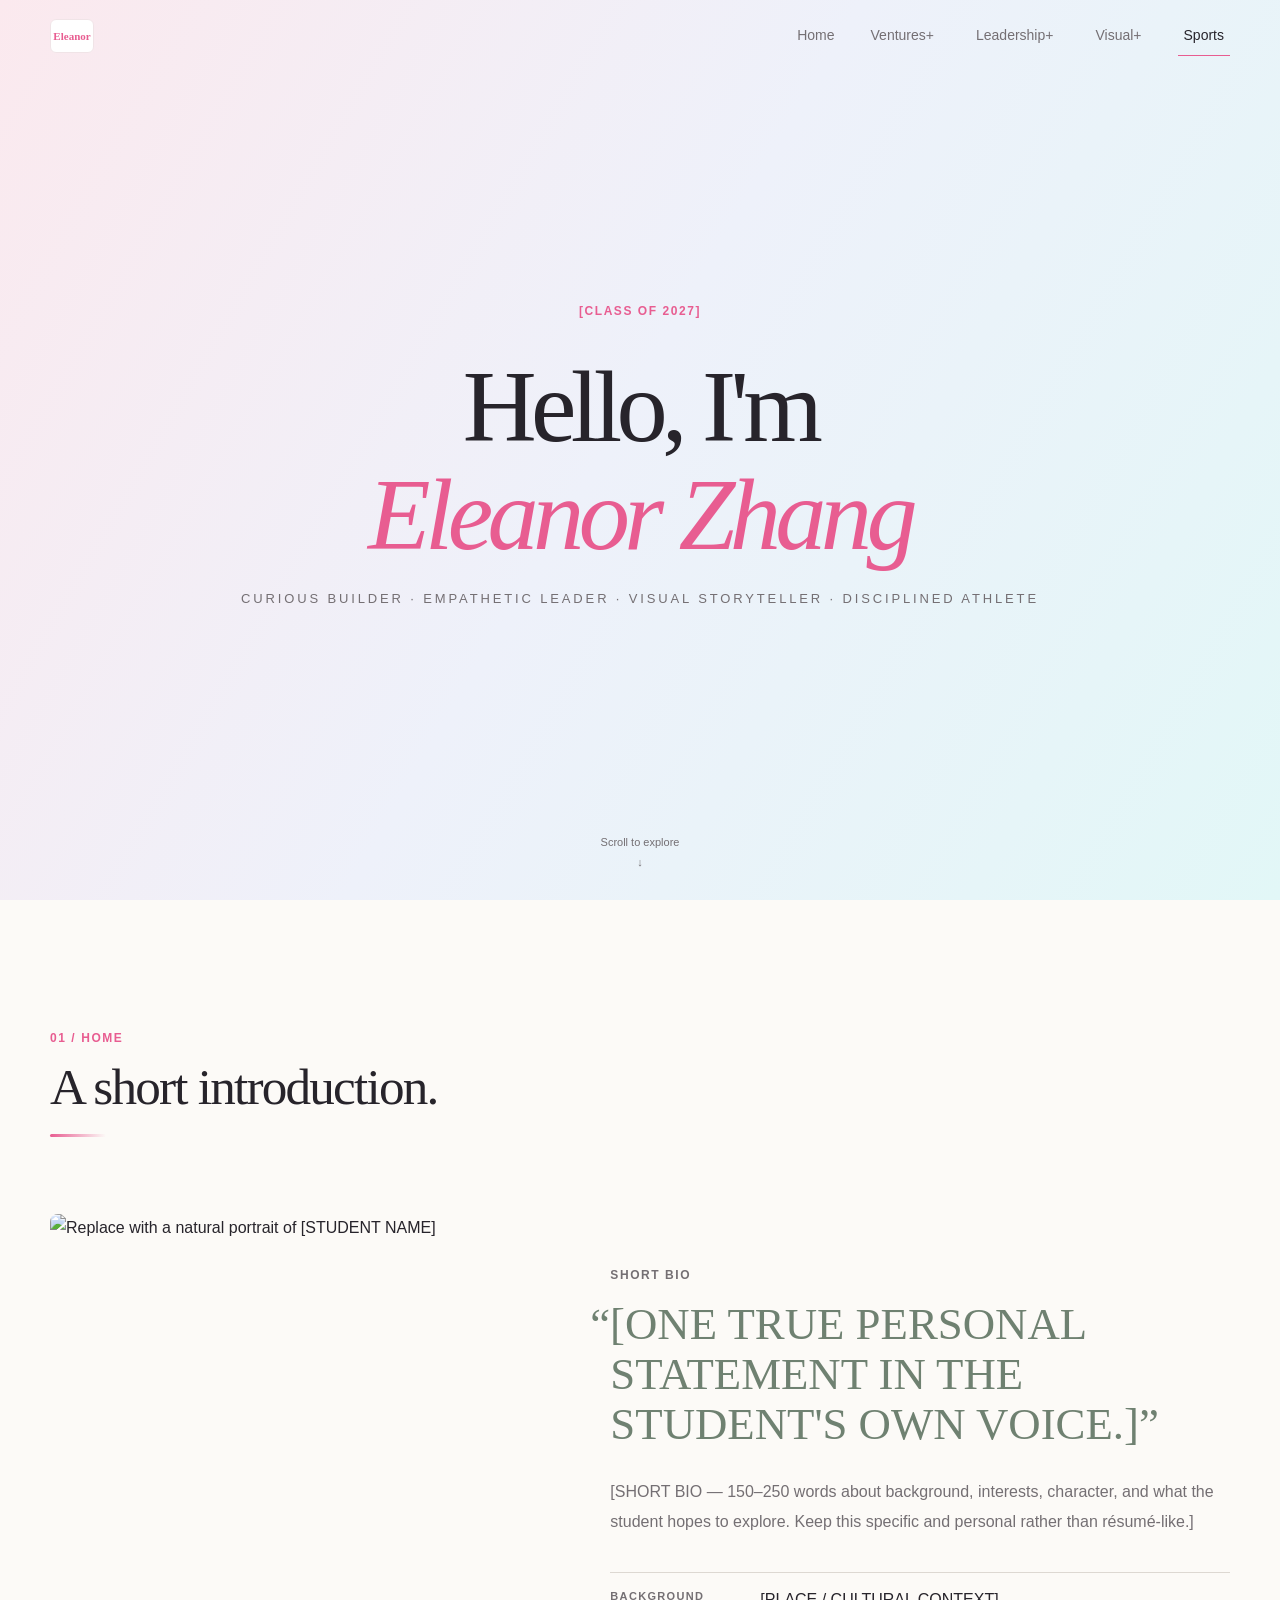
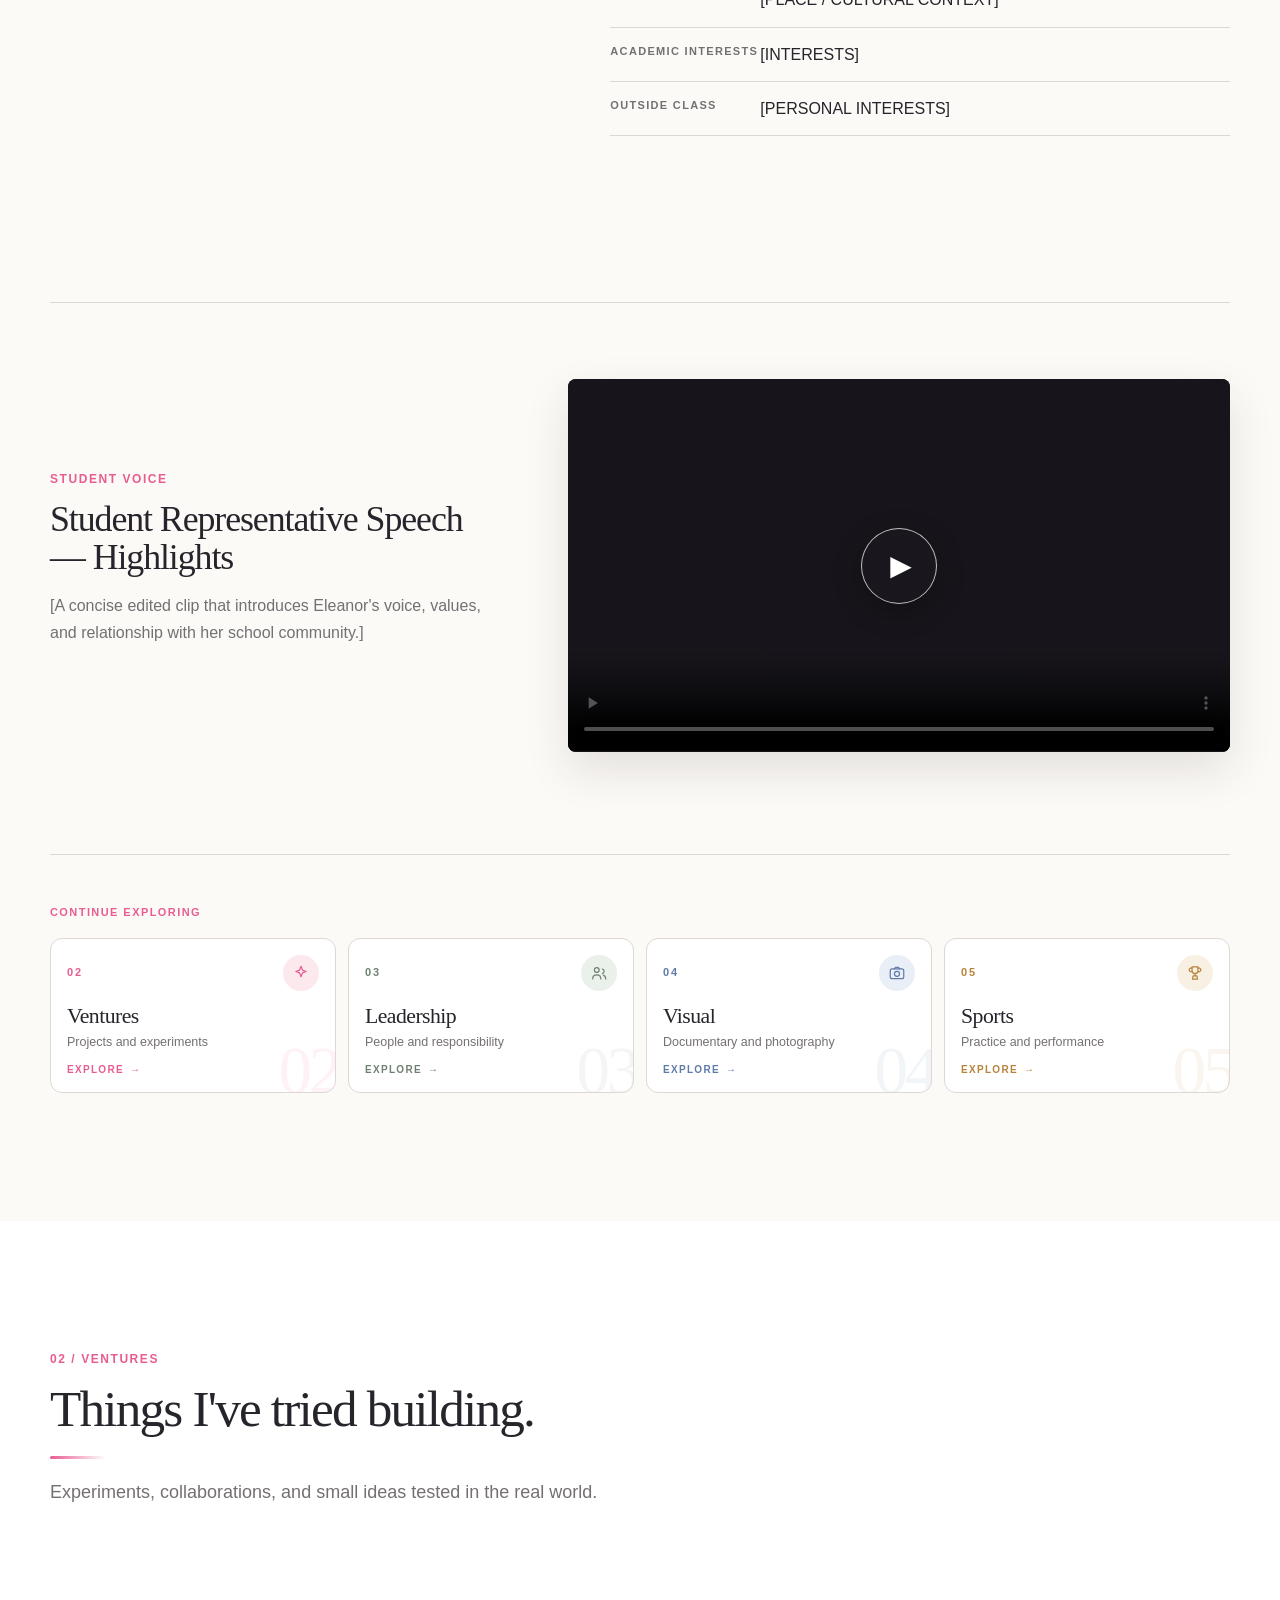
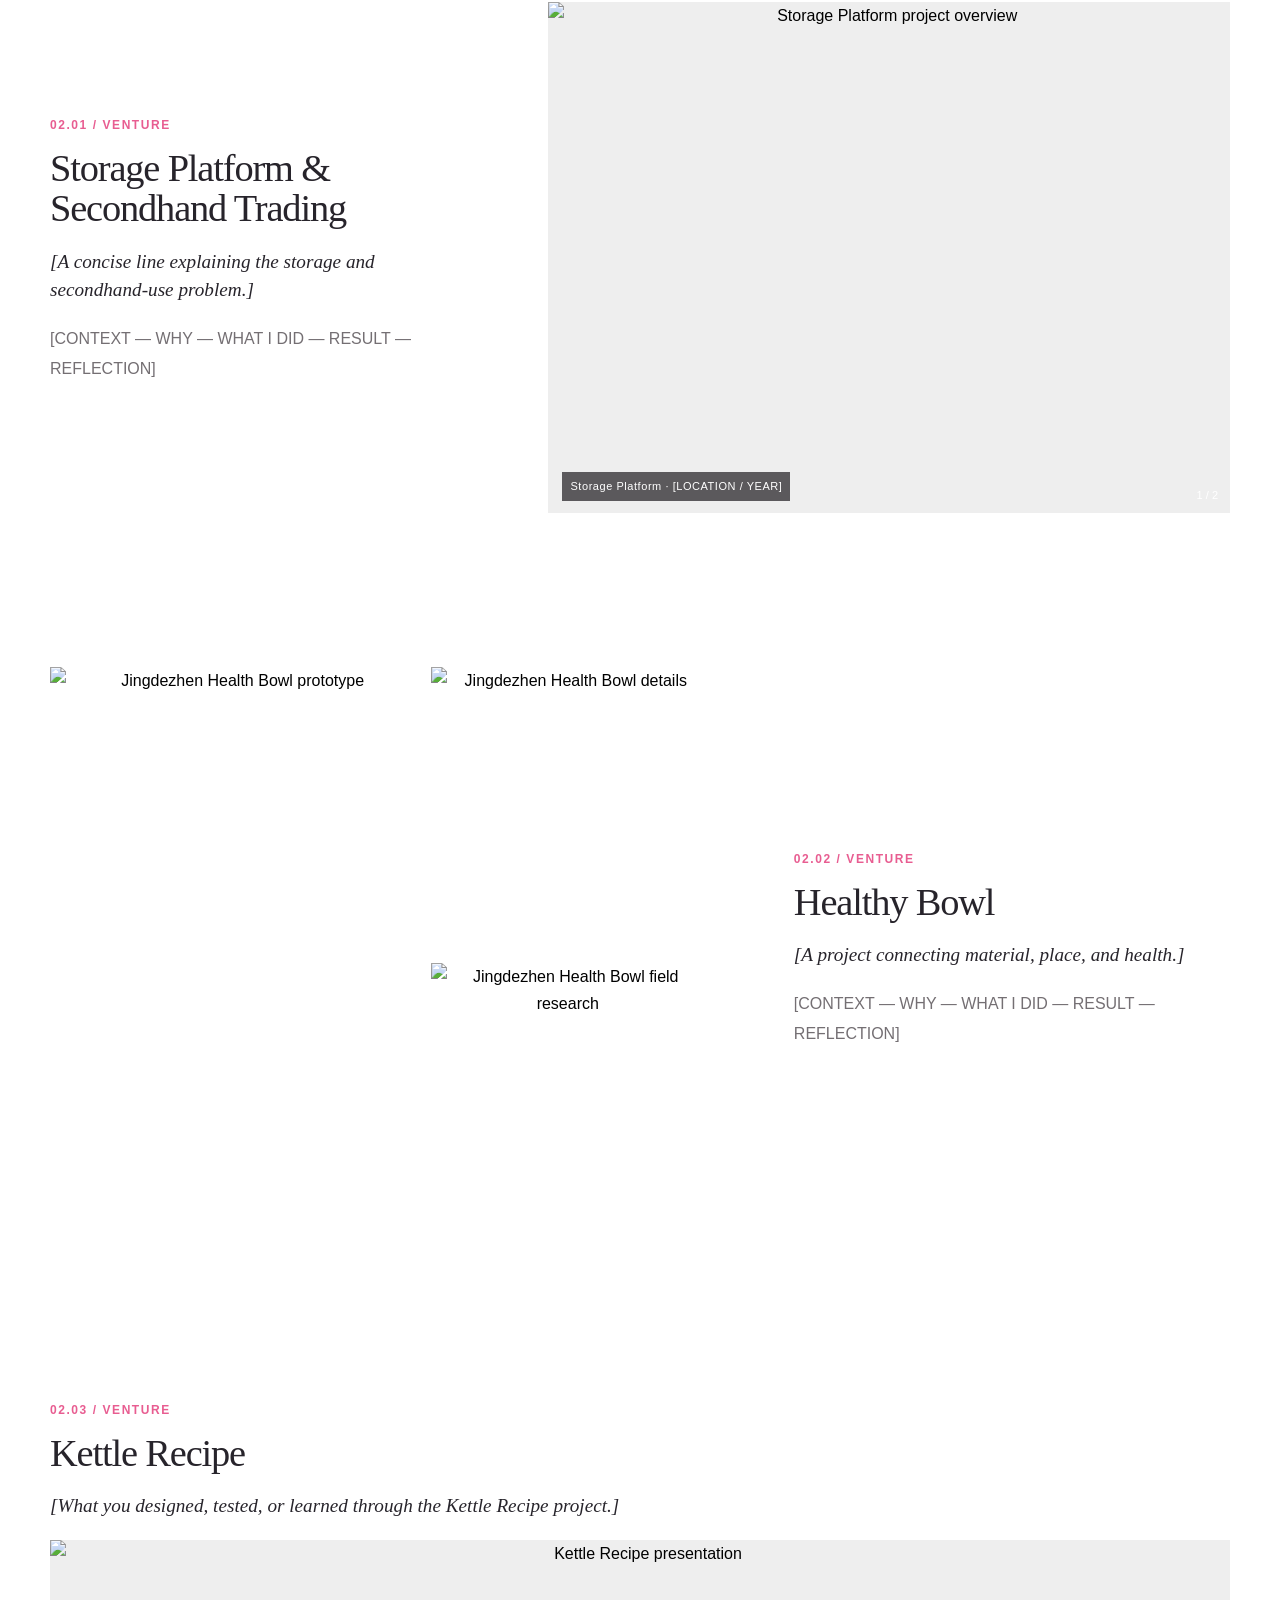
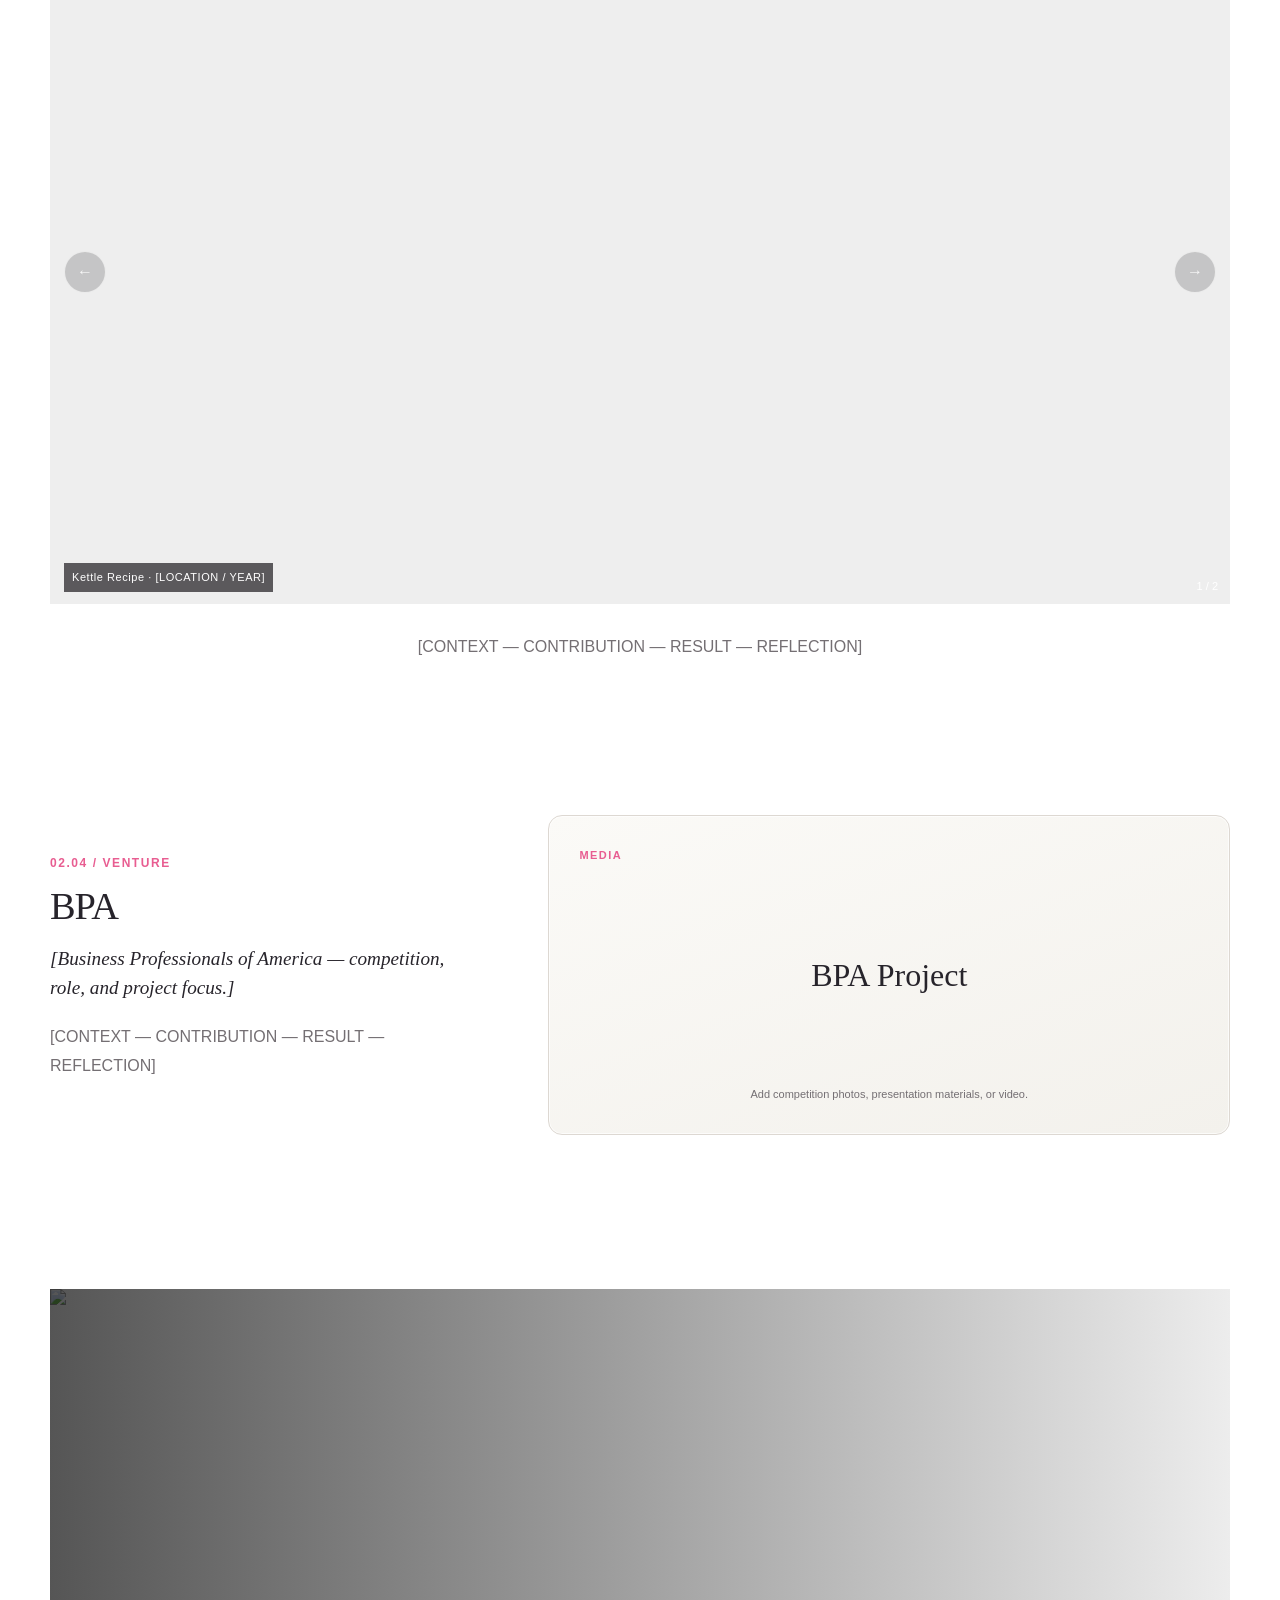
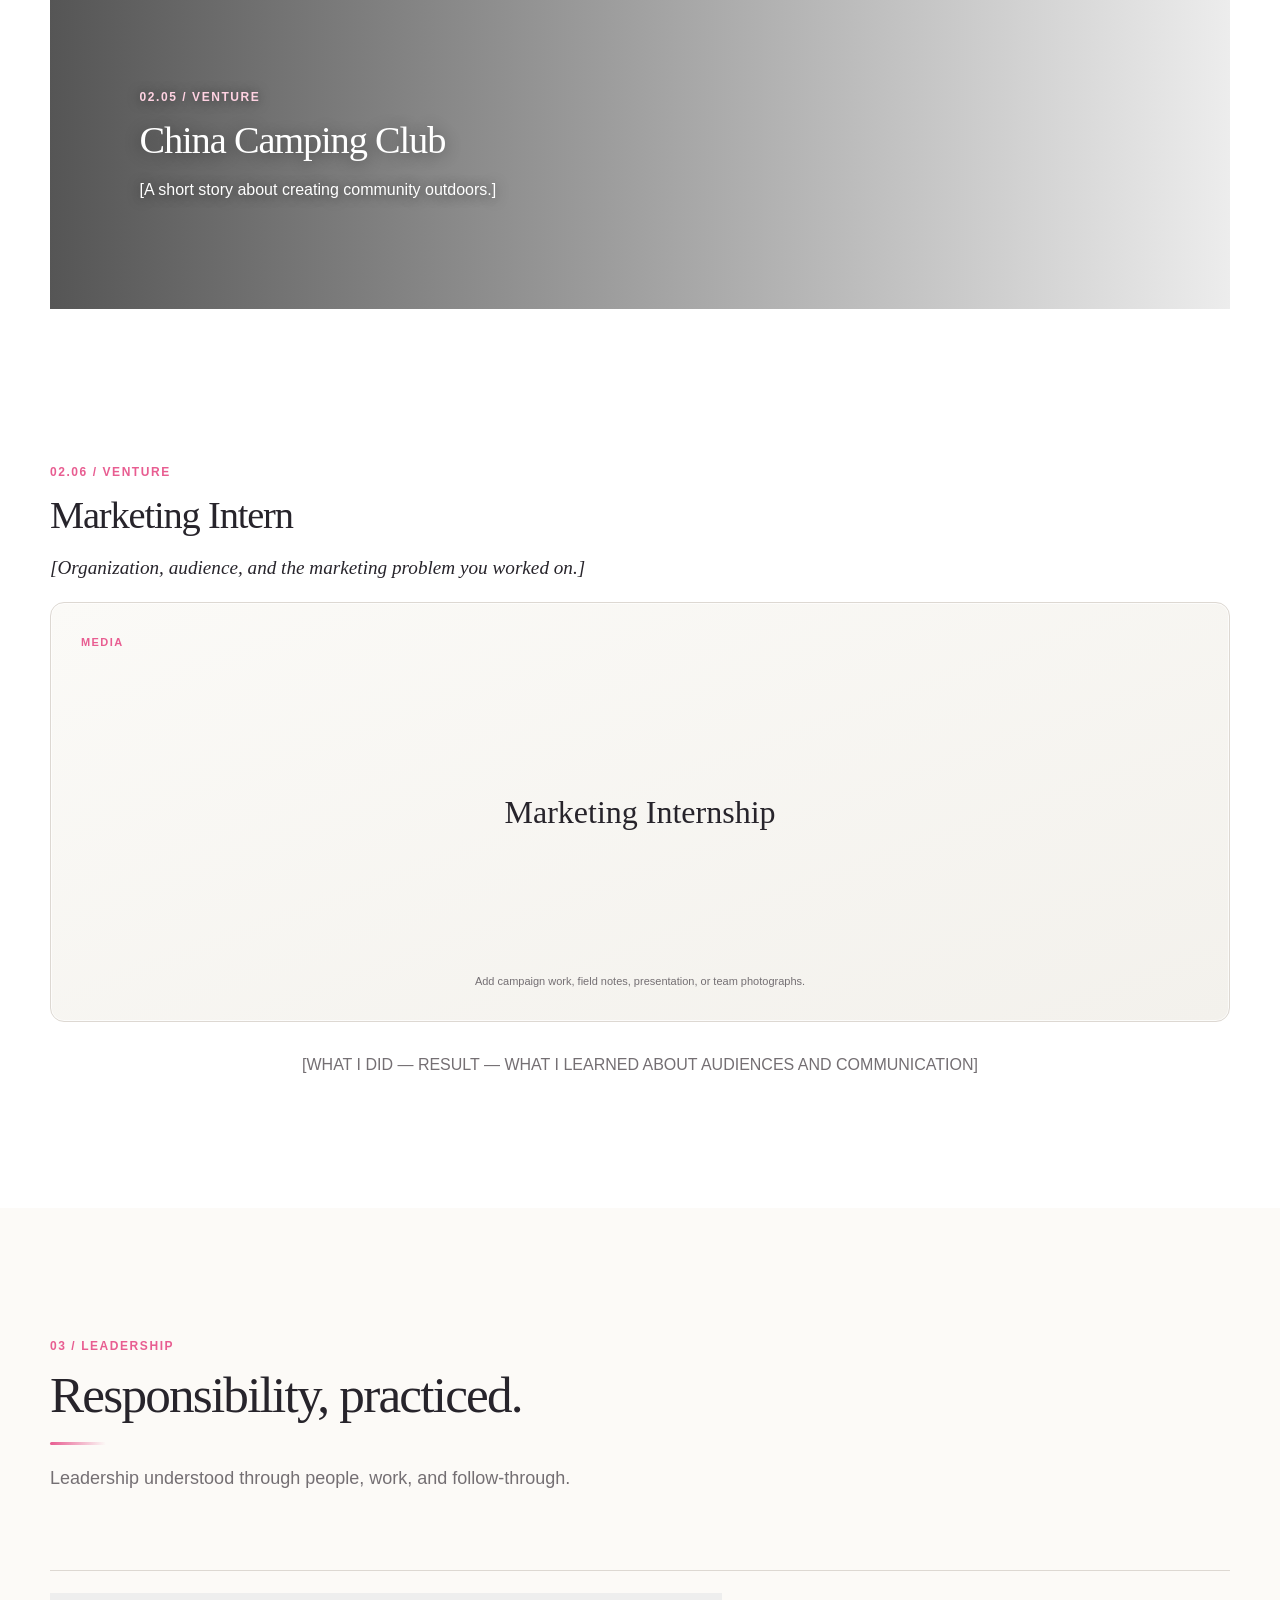
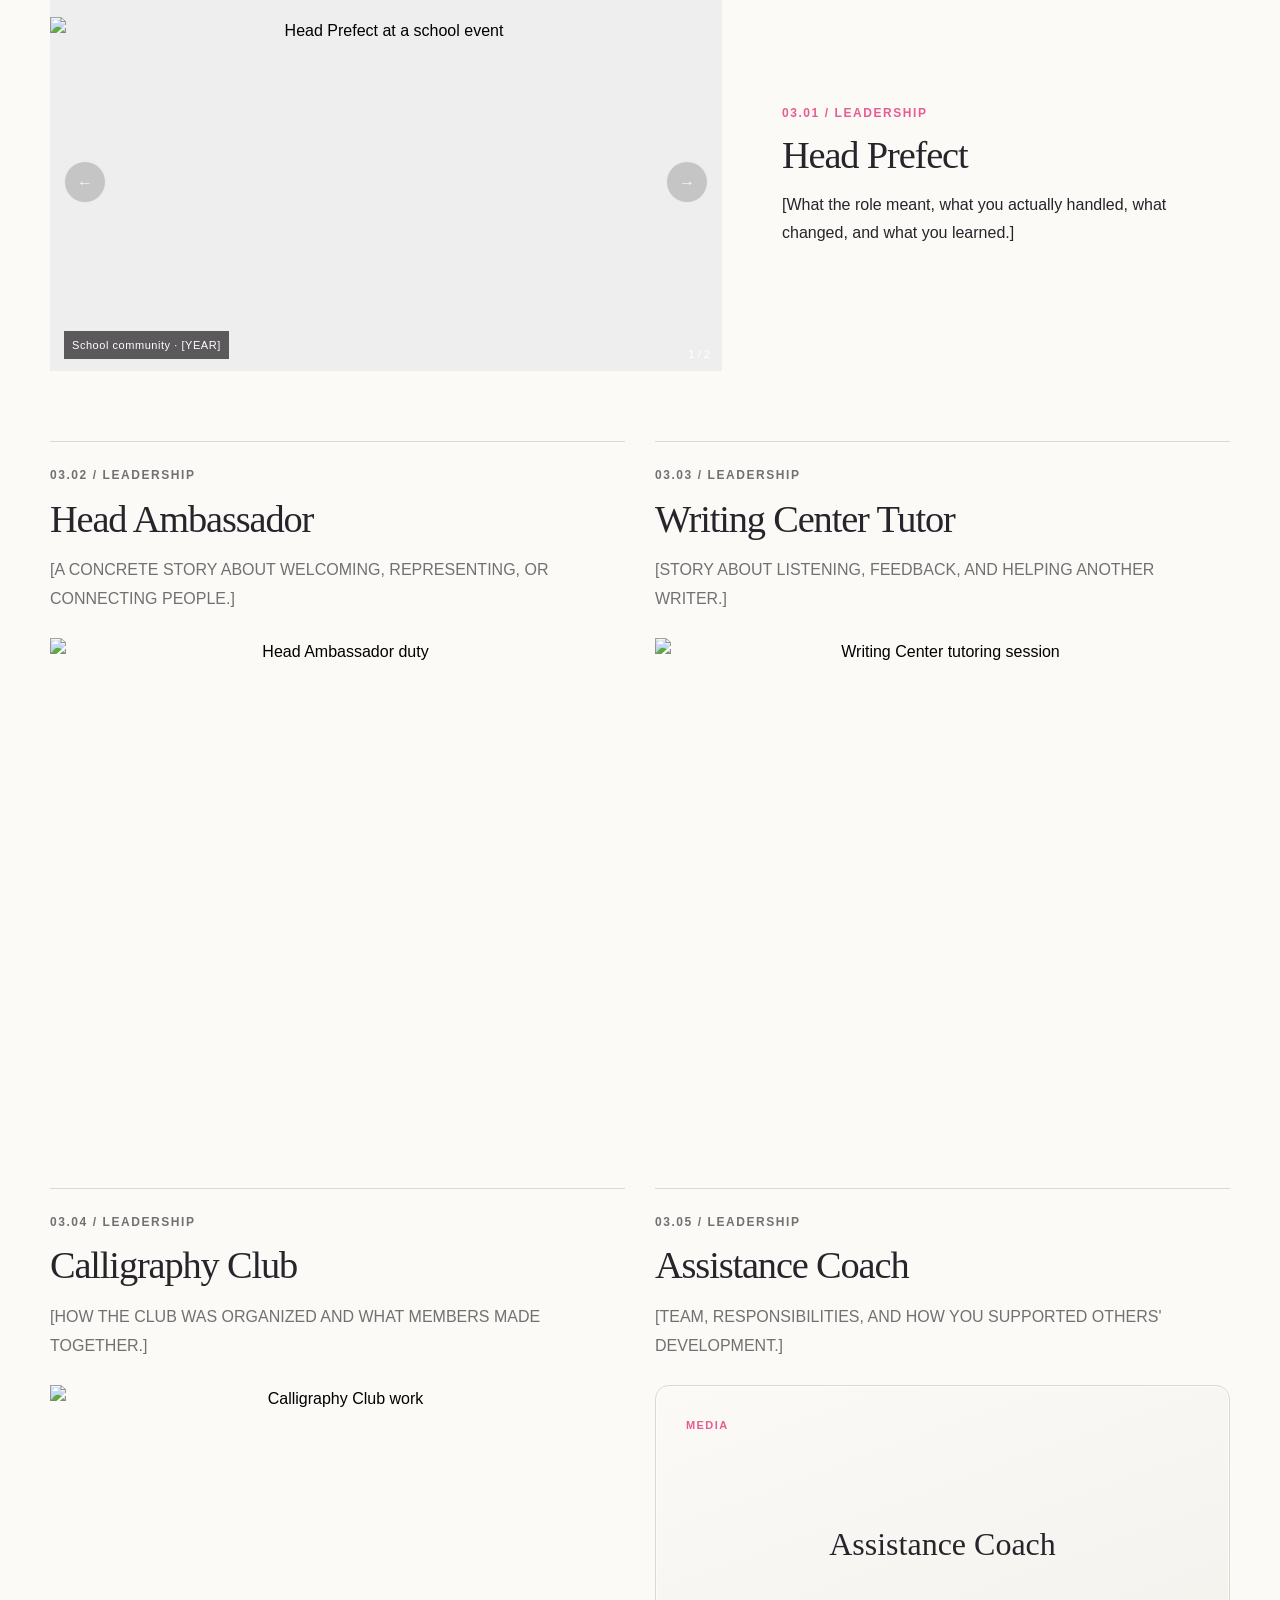
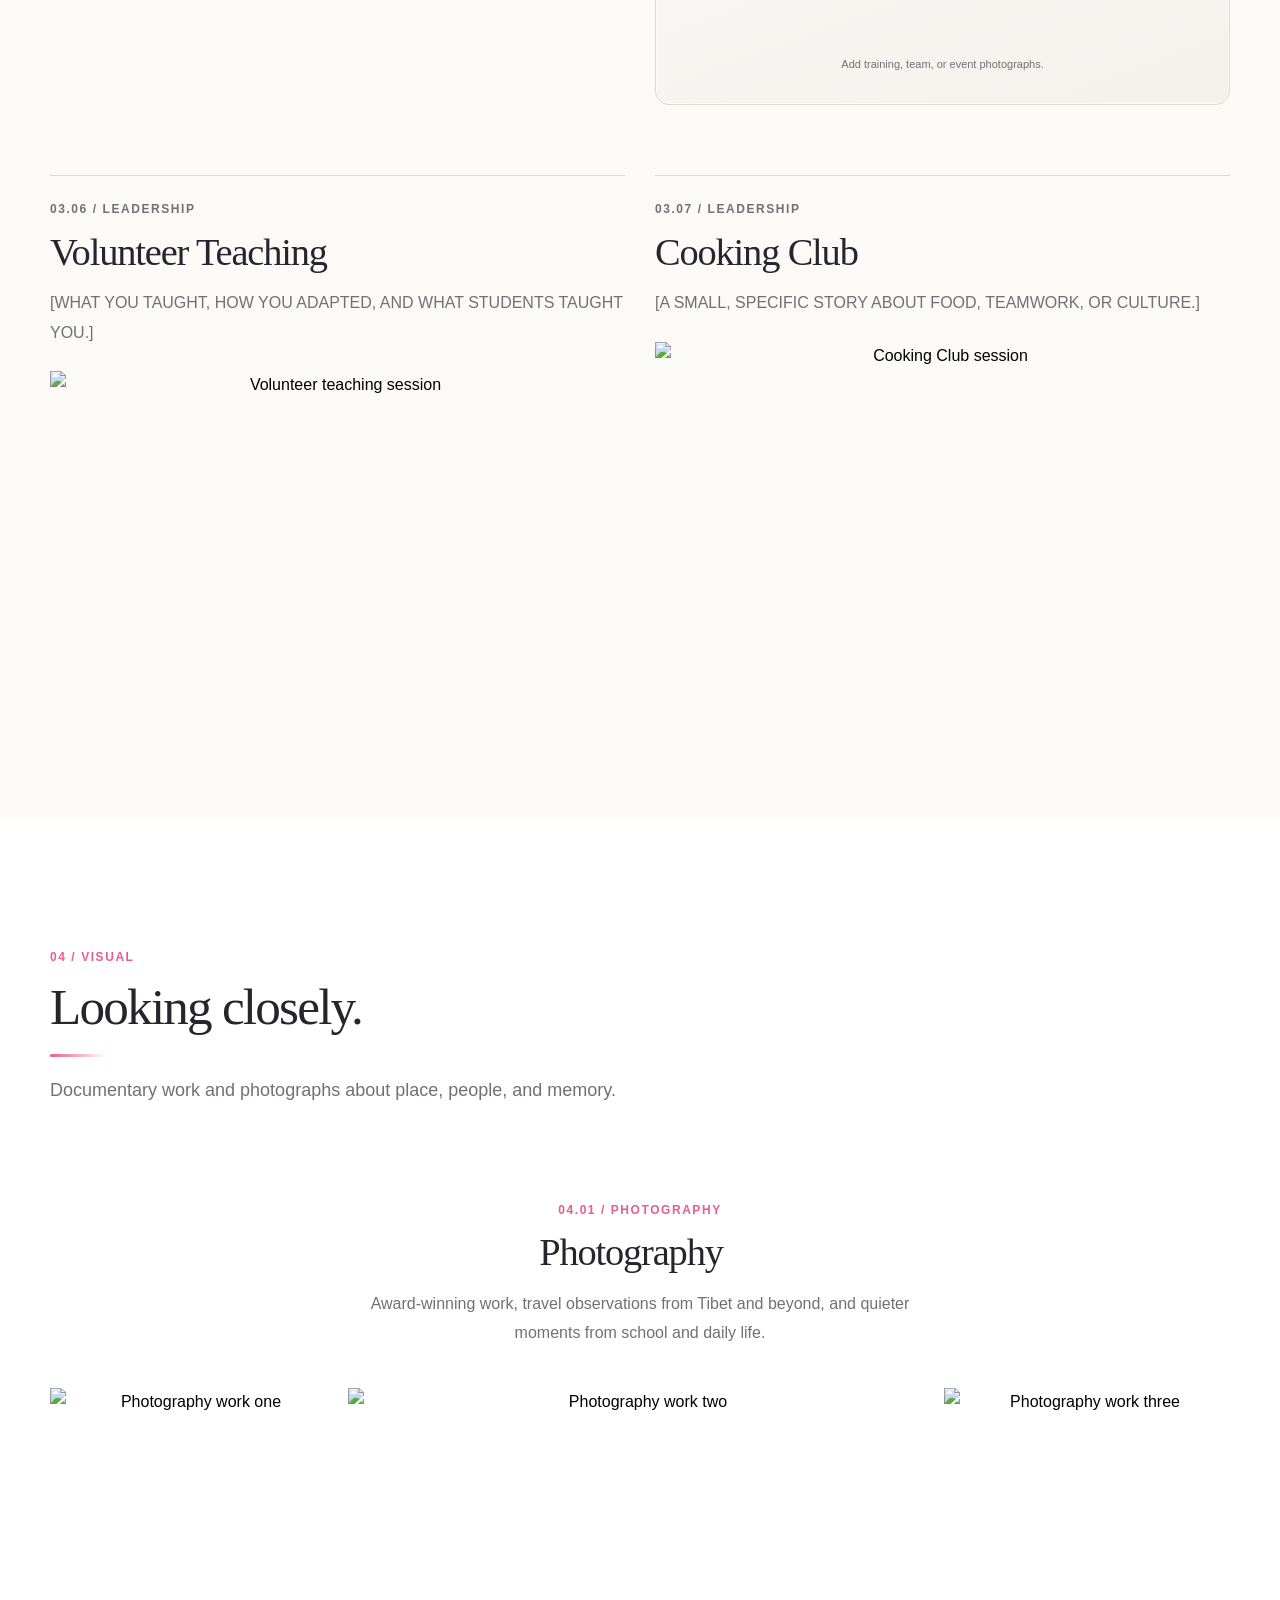
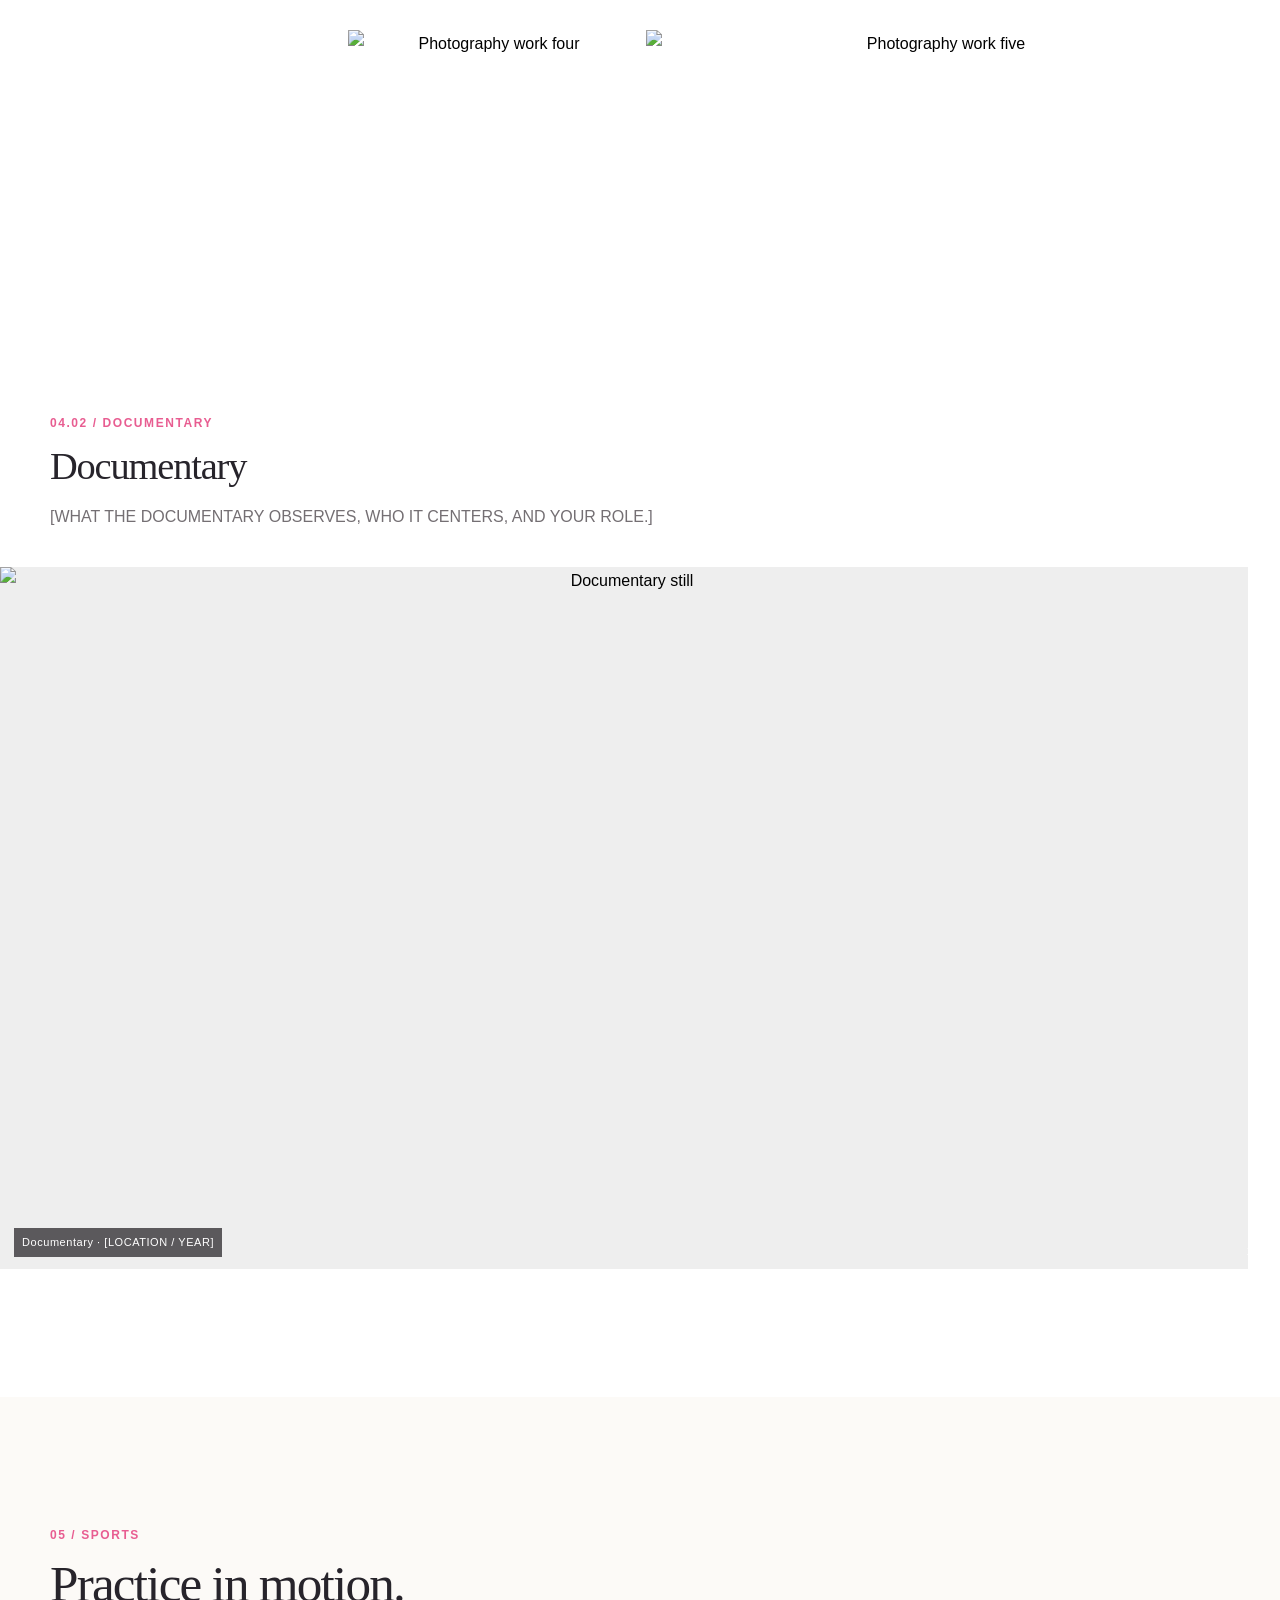
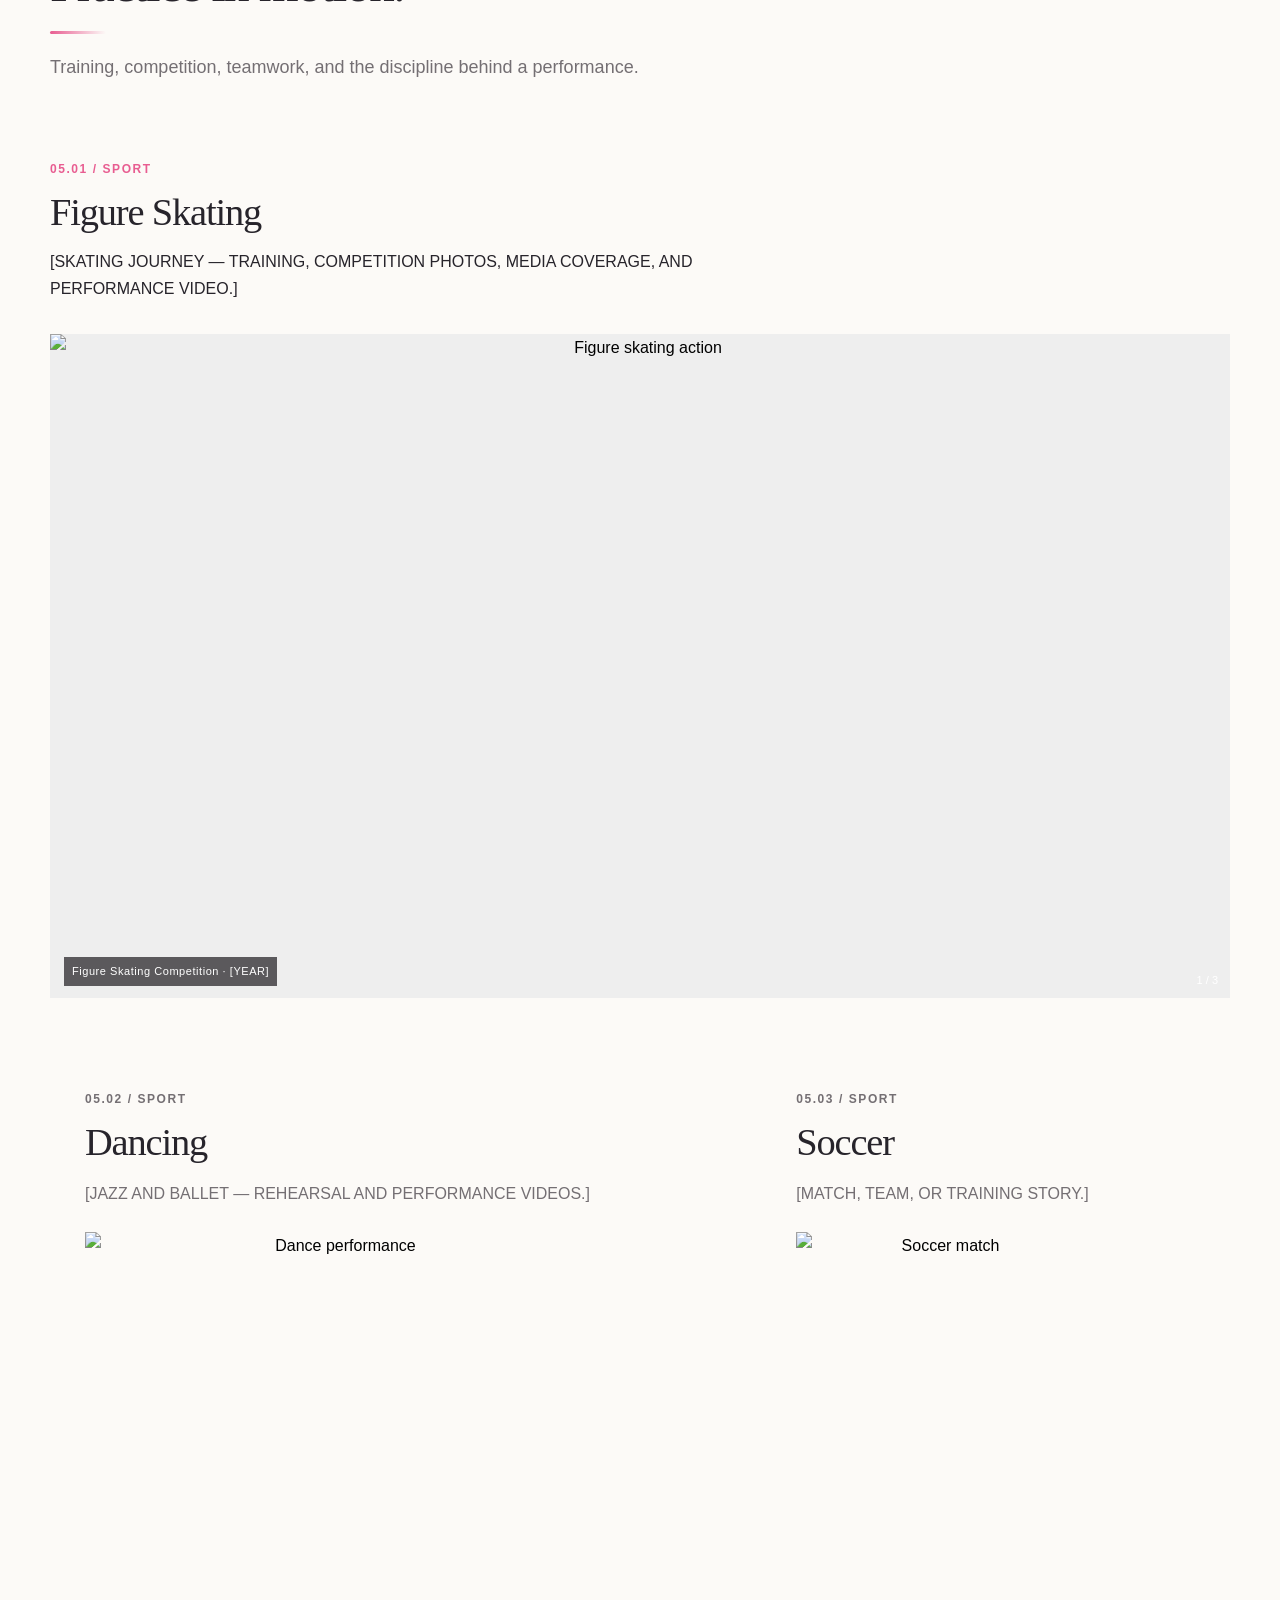
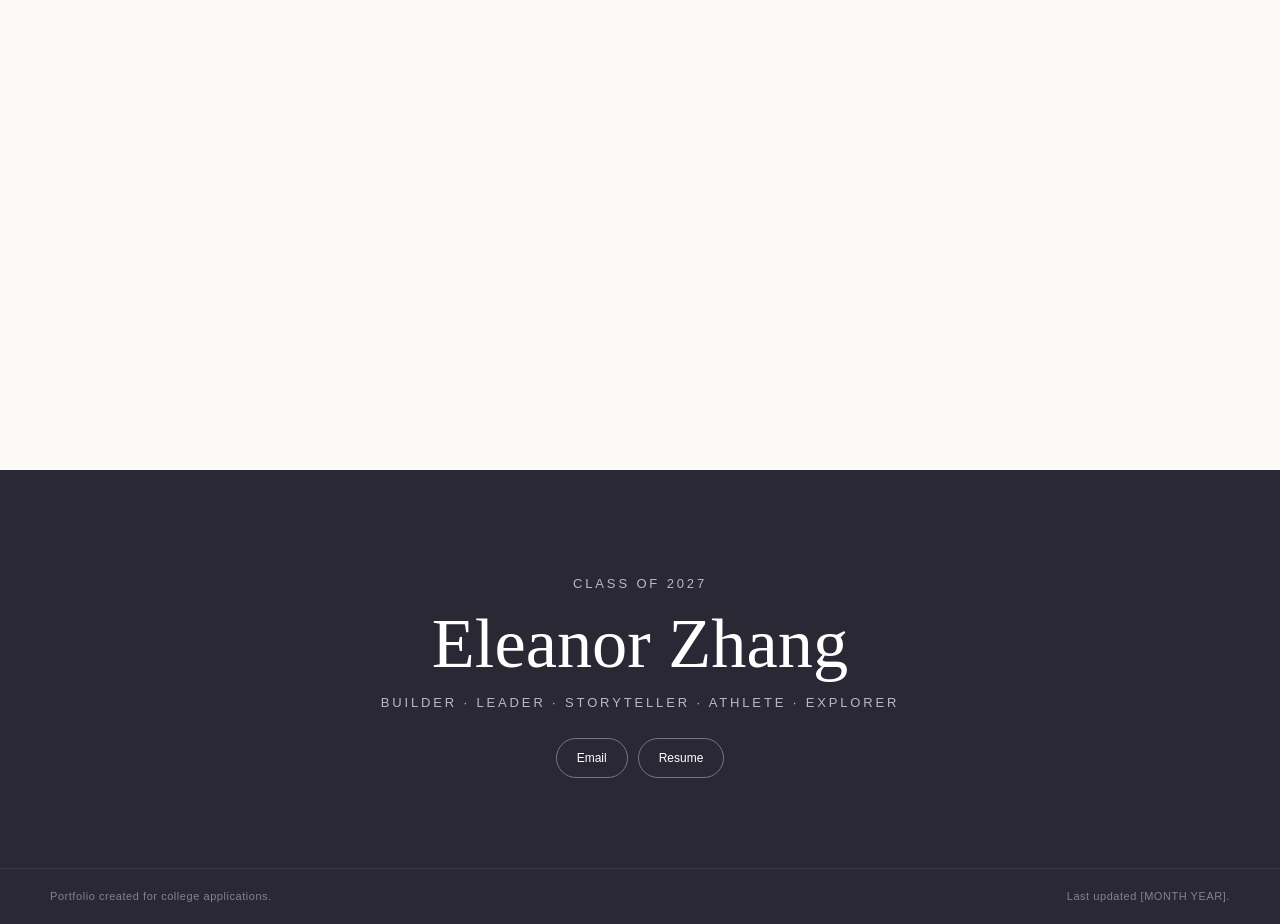
==== index.html @ 6021f02c "Add files via upload first upload" ====
<!doctype html>
<html lang="en">
<head>
	<meta charset="UTF-8">
	<meta name="viewport" content="width=device-width, initial-scale=1">
	<title>Eleanor Zhang</title>
	<meta name="description" content="The personal portfolio of [STUDENT NAME]: ventures, leadership, visual work, and sports.">
	<link rel="canonical" href="https://[USERNAME].github.io/[REPOSITORY-NAME]/">
	<link rel="icon" type="image/svg+xml"
		href="data:image/svg+xml,%3Csvg xmlns='http://www.w3.org/2000/svg' viewBox='0 0 64 64'%3E%3Crect width='64' height='64' rx='8' fill='%23ed5d95'/%3E%3Ctext x='32' y='41' text-anchor='middle' font-family='Georgia' font-size='30' fill='white'%3ES%3C/text%3E%3C/svg%3E">
	<link rel="stylesheet" href="./style.css">
	<script src="./script.js" defer></script>
</head>
<body class="home-page">
	<a class="skip-link" href="#home">Skip to content</a>
	<header class="site-header" data-header>
		<a class="wordmark" href="#hero" aria-label="Back to top">Eleanor</a>
		<button class="menu-toggle" type="button" aria-expanded="false" aria-controls="primary-nav"><span></span><span></span><span></span><span class="sr-only">Open menu</span></button>
		<nav id="primary-nav" class="primary-nav" aria-label="Primary navigation">
			<a class="nav-link" href="#home" data-section="home">Home</a>
			<div class="nav-group">
				<button class="nav-trigger" type="button" aria-expanded="false">Ventures</button>
				<div class="dropdown"><a href="#storage-platform">Storage Platform &amp; Secondhand Trading</a><a href="#healthy-bowl">Healthy Bowl</a><a href="#kettle-recipe">Kettle Recipe</a><a href="#bpa">BPA</a><a href="#china-camping-club">China Camping Club</a><a href="#marketing-intern">Marketing Intern</a></div>
			</div>
			<div class="nav-group">
				<button class="nav-trigger" type="button" aria-expanded="false">Leadership</button>
				<div class="dropdown"><a href="#head-prefect">Head Prefect</a><a href="#head-ambassador">Head Ambassador</a><a href="#writing-center-tutor">Writing Center Tutor</a><a href="#calligraphy-club">Calligraphy Club</a><a href="#assistance-coach">Assistance Coach</a><a href="#volunteer-teaching">Volunteer Teaching</a><a
						href="#cooking-club">Cooking Club</a></div>
			</div>
			<div class="nav-group">
				<button class="nav-trigger" type="button" aria-expanded="false">Visual</button>
				<div class="dropdown"><a href="#photography">Photography</a><a href="#documentary">Documentary</a></div>
			</div>
			<div class="nav-group">
				<button class="nav-trigger" type="button" aria-expanded="false">Sports</button>
				<div class="dropdown"><a href="#figure-skating">Figure Skating</a><a href="#dancing">Dancing</a><a href="#soccer">Soccer</a></div>
			</div>
		</nav>
	</header>
	<main>
		<!-- HERO -->
		<section id="hero" class="hero" aria-labelledby="hero-title">
			<div class="hero-content reveal">
				<p class="kicker">[CLASS OF 2027]</p><br>
				<h1 id="hero-title"> Hello, I'm <em>Eleanor Zhang</em>
				</h1>
				<p>Curious Builder · Empathetic Leader · Visual Storyteller · Disciplined Athlete</p>
			</div>
			<a class="scroll-cue" href="#home"> Scroll to explore <span aria-hidden="true">↓</span>
			</a>
		</section>
		<!-- HOME -->
		<section id="home" class="chapter chapter-home" data-spy="home">
			<header class="chapter-header reveal">
				<p class="chapter-no">01 / HOME</p>
				<h2>A short introduction.</h2>
			</header>
			<div class="bio-grid reveal-group">
				<figure class="bio-photo reveal-media"><img src="./assets/leadership/Head Prefect/Head Prefect.jpg" alt="Replace with a natural portrait of [STUDENT NAME]" width="900" height="1125"></figure>
				<div class="bio-copy">
					<p class="sub-label">Short bio</p>
					<blockquote>“[ONE TRUE PERSONAL STATEMENT IN THE STUDENT'S OWN VOICE.]”</blockquote>
					<p>[SHORT BIO — 150–250 words about background, interests, character, and what the student hopes to explore. Keep this specific and personal rather than résumé-like.]</p>
					<dl class="facts">
						<div>
							<dt>Background</dt>
							<dd>[PLACE / CULTURAL CONTEXT]</dd>
						</div>
						<div>
							<dt>Academic interests</dt>
							<dd>[INTERESTS]</dd>
						</div>
						<div>
							<dt>Outside class</dt>
							<dd>[PERSONAL INTERESTS]</dd>
						</div>
					</dl>
				</div>
			</div>
			<div class="home-feature reveal-group">
				<div class="home-feature-copy"><p class="sub-label">Student voice</p><h3>Student Representative Speech — Highlights</h3><p>[A concise edited clip that introduces Eleanor's voice, values, and relationship with her school community.]</p></div>
				<div class="feature-video-wrap" data-feature-video>
					<video class="feature-video" controls playsinline preload="metadata" poster="./assets/home/student-representative-highlights/student-representative-highlights-cover.jpg" aria-label="Student Representative Speech edited highlights">
						<source src="./assets/home/student-representative-highlights/student-representative-highlights.mp4" type="video/mp4">
						Your browser does not support HTML5 video.
					</video>
					<button class="feature-video-toggle" type="button" aria-label="Play video"><span aria-hidden="true">▶</span></button>
				</div>
			</div>
			<nav class="section-portals reveal" aria-label="Explore portfolio sections">
			<p class="portals-label">Continue exploring</p>
			<div class="portals-grid">
				<a class="portal-card" href="#ventures" data-accent="pink" data-index="02">
					<span class="portal-top"><span class="portal-index">02</span><span class="portal-icon"><svg viewBox="0 0 24 24" width="22" height="22" fill="none" stroke="currentColor" stroke-width="1.6" stroke-linecap="round" stroke-linejoin="round" aria-hidden="true"><path d="M12 3l1.9 5.1L19 10l-5.1 1.9L12 17l-1.9-5.1L5 10l5.1-1.9L12 3z"></path></svg></span></span>
					<strong class="portal-title">Ventures</strong>
					<small class="portal-desc">Projects and experiments</small>
					<span class="portal-cue">Explore <em aria-hidden="true">→</em></span>
					<span class="portal-watermark" aria-hidden="true">02</span>
				</a>
				<a class="portal-card" href="#leadership" data-accent="green" data-index="03">
					<span class="portal-top"><span class="portal-index">03</span><span class="portal-icon"><svg viewBox="0 0 24 24" width="22" height="22" fill="none" stroke="currentColor" stroke-width="1.6" stroke-linecap="round" stroke-linejoin="round" aria-hidden="true"><circle cx="9" cy="8" r="3.2"></circle><path d="M3.6 20c0-3.3 2.5-5.4 5.4-5.4s5.4 2.1 5.4 5.4"></path><path d="M16.6 6.7a3.2 3.2 0 0 1 0 6.1"></path><path d="M17.9 14.9c1.9.8 3.1 2.6 3.1 5.1"></path></svg></span></span>
					<strong class="portal-title">Leadership</strong>
					<small class="portal-desc">People and responsibility</small>
					<span class="portal-cue">Explore <em aria-hidden="true">→</em></span>
					<span class="portal-watermark" aria-hidden="true">03</span>
				</a>
				<a class="portal-card" href="#visual" data-accent="blue" data-index="04">
					<span class="portal-top"><span class="portal-index">04</span><span class="portal-icon"><svg viewBox="0 0 24 24" width="22" height="22" fill="none" stroke="currentColor" stroke-width="1.6" stroke-linecap="round" stroke-linejoin="round" aria-hidden="true"><rect x="3" y="6.6" width="18" height="13" rx="2.6"></rect><circle cx="12" cy="13.1" r="3.4"></circle><path d="M8.6 6.6l1.3-2.1h4.2l1.3 2.1"></path></svg></span></span>
					<strong class="portal-title">Visual</strong>
					<small class="portal-desc">Documentary and photography</small>
					<span class="portal-cue">Explore <em aria-hidden="true">→</em></span>
					<span class="portal-watermark" aria-hidden="true">04</span>
				</a>
				<a class="portal-card" href="#sports" data-accent="amber" data-index="05">
					<span class="portal-top"><span class="portal-index">05</span><span class="portal-icon"><svg viewBox="0 0 24 24" width="22" height="22" fill="none" stroke="currentColor" stroke-width="1.6" stroke-linecap="round" stroke-linejoin="round" aria-hidden="true"><path d="M8 3.8h8v4.9a4 4 0 0 1-8 0V3.8z"></path><path d="M8 5.6H5.6A2.4 2.4 0 0 0 8 10"></path><path d="M16 5.6h2.4A2.4 2.4 0 0 1 16 10"></path><path d="M12 12.7v3.1"></path><path d="M9.4 15.8h5.2l.7 4.4H8.7l.7-4.4z"></path></svg></span></span>
					<strong class="portal-title">Sports</strong>
					<small class="portal-desc">Practice and performance</small>
					<span class="portal-cue">Explore <em aria-hidden="true">→</em></span>
					<span class="portal-watermark" aria-hidden="true">05</span>
				</a>
			</div>
		</nav>
		</section>
		<!-- VENTURES -->
		<section id="ventures" class="chapter chapter-ventures" data-spy="ventures">
			<header class="chapter-header reveal">
				<p class="chapter-no">02 / VENTURES</p>
				<h2>Things I've tried building.</h2>
				<p>Experiments, collaborations, and small ideas tested in the real world.</p>
			</header>
			<article id="storage-platform" class="story story-split reveal-group">
				<div class="story-copy">
					<p class="sub-label">02.01 / Venture</p>
					<h3>Storage Platform &amp; Secondhand Trading</h3>
					<p class="dek">[A concise line explaining the storage and secondhand-use problem.]</p>
					<p>[CONTEXT — WHY — WHAT I DID — RESULT — REFLECTION]</p>
				</div>
				<div class="media-carousel" data-carousel>
					<div class="slides">
						<figure class="slide is-active"><button class="zoom" type="button"><img src="./assets/leadership/Head Prefect/Head Prefect.jpg" alt="Storage Platform project overview" loading="lazy"></button>
							<figcaption>Storage Platform · [LOCATION / YEAR]</figcaption>
						</figure>
						<figure class="slide"><button class="zoom" type="button"><img src="./assets/leadership/Head Prefect/Head Prefect.jpg" alt="Storage Platform working session" loading="lazy"></button>
							<figcaption>Working session · [YEAR]</figcaption>
						</figure>
					</div>
					<p class="carousel-count" aria-live="polite">1 / 2</p>
				</div>
			</article>
			<article id="kettle-recipe" class="story story-feature reveal-group">
				<div class="story-copy">
					<p class="sub-label">02.03 / Venture</p>
					<h3>Kettle Recipe</h3>
					<p class="dek">[What you designed, tested, or learned through the Kettle Recipe project.]</p>
				</div>
				<div class="media-carousel media-wide" data-carousel>
					<div class="slides">
						<figure class="slide is-active"><button class="zoom" type="button"><img src="./assets/leadership/Head Prefect/Head Prefect.jpg" alt="Kettle Recipe presentation" loading="lazy"></button>
							<figcaption>Kettle Recipe · [LOCATION / YEAR]</figcaption>
						</figure>
						<figure class="slide"><button class="zoom" type="button"><img src="./assets/leadership/Head Prefect/Head Prefect.jpg" alt="Kettle Recipe project development" loading="lazy"></button>
							<figcaption>Project development · [YEAR]</figcaption>
						</figure>
					</div><button class="carousel-prev" type="button" aria-label="Previous media">←</button><button class="carousel-next" type="button" aria-label="Next media">→</button>
					<p class="carousel-count" aria-live="polite">1 / 2</p>
				</div>
				<p class="feature-note">[CONTEXT — CONTRIBUTION — RESULT — REFLECTION]</p>
			</article>
			<article id="healthy-bowl" class="story story-collage reveal-group">
				<div class="collage"><button class="zoom" type="button">
				
				<img src="./assets/ventures/Jingdezhen Health Bowl/bowls.png" alt="Jingdezhen Health Bowl prototype" loading="lazy"></button><button class="zoom" type="button">
				<img src="./assets/ventures/Jingdezhen Health Bowl/Porcelain portion-bowls .JPG" alt="Jingdezhen Health Bowl details" loading="lazy"></button><button class="zoom" type="button">
				<img src="./assets/ventures/Jingdezhen Health Bowl/SavorSlim Logo.jpg" alt="Jingdezhen Health Bowl field research" loading="lazy"></button></div>
				<div class="story-copy">
					<p class="sub-label">02.02 / Venture</p>
					<h3>Healthy Bowl</h3>
					<p class="dek">[A project connecting material, place, and health.]</p>
					<p>[CONTEXT — WHY — WHAT I DID — RESULT — REFLECTION]</p>
				</div>
			</article>
			
			
			<article id="bpa" class="story story-split reveal-group">
				<div class="story-copy"><p class="sub-label">02.04 / Venture</p><h3>BPA</h3><p class="dek">[Business Professionals of America — competition, role, and project focus.]</p><p>[CONTEXT — CONTRIBUTION — RESULT — REFLECTION]</p></div>
				<div class="video-placeholder"><span>MEDIA</span><strong>BPA Project</strong><small>Add competition photos, presentation materials, or video.</small></div>
			</article>
			<article id="china-camping-club" class="story story-overlay reveal-group">
			<img src="./assets/ventures/China Camping Club/campingclub.png" alt="China Camping Club trip" loading="lazy">
				
				
				<div class="overlay-copy">
					<p class="sub-label">02.05 / Venture</p>
					<h3>China Camping Club</h3>
					<p>[A short story about creating community outdoors.]</p>
				</div>
			</article>
			<article id="marketing-intern" class="story story-feature reveal-group">
				<div class="story-copy"><p class="sub-label">02.06 / Venture</p><h3>Marketing Intern</h3><p class="dek">[Organization, audience, and the marketing problem you worked on.]</p></div>
				<div class="video-placeholder"><span>MEDIA</span><strong>Marketing Internship</strong><small>Add campaign work, field notes, presentation, or team photographs.</small></div>
				<p class="feature-note">[WHAT I DID — RESULT — WHAT I LEARNED ABOUT AUDIENCES AND COMMUNICATION]</p>
			</article>
		</section>
		<!-- LEADERSHIP -->
		<section id="leadership" class="chapter chapter-leadership" data-spy="leadership">
			<header class="chapter-header reveal">
				<p class="chapter-no">03 / LEADERSHIP</p>
				<h2>Responsibility, practiced.</h2>
				<p>Leadership understood through people, work, and follow-through.</p>
			</header>
			<div class="leadership-list">
				<article id="head-prefect" class="lead-story lead-hero reveal-group">
					<div class="media-carousel" data-carousel>
						<div class="slides">
							<figure class="slide is-active"><button class="zoom" type="button"><img src="./assets/leadership/Head Prefect/Head Prefect.jpg" alt="Head Prefect at a school event" loading="lazy"></button>
								<figcaption>School community · [YEAR]</figcaption>
							</figure>
							<figure class="slide"><button class="zoom" type="button"><img src="./assets/leadership/Head Prefect/Head Prefect.jpg" alt="Head Prefect working with students" loading="lazy"></button>
								<figcaption>Student leadership · [YEAR]</figcaption>
							</figure>
						</div><button class="carousel-prev" type="button" aria-label="Previous media">←</button><button class="carousel-next" type="button" aria-label="Next media">→</button>
						<p class="carousel-count">1 / 2</p>
					</div>
					<div>
						<p class="sub-label">03.01 / Leadership</p>
						<h3>Head Prefect</h3>
						<p>[What the role meant, what you actually handled, what changed, and what you learned.]</p>
					</div>
				</article>
				<article id="writing-center-tutor" class="lead-story reveal-group">
					<p class="sub-label">03.03 / Leadership</p>
					<h3>Writing Center Tutor</h3>
					<p>[STORY ABOUT LISTENING, FEEDBACK, AND HELPING ANOTHER WRITER.]</p><button class="zoom portrait" type="button">
					<img src="./assets/leadership/Writing Center Tutor/Writing Center Tutor1.jpg" alt="Writing Center tutoring session" loading="lazy"></button>
				</article>
				<article id="calligraphy-club" class="lead-story reveal-group">
					<p class="sub-label">03.04 / Leadership</p>
					<h3>Calligraphy Club</h3>
					<p>[HOW THE CLUB WAS ORGANIZED AND WHAT MEMBERS MADE TOGETHER.]</p><button class="zoom" type="button">
					<img src="./assets/leadership/Calligraphy Club/Calligraphy Club1.jpg" alt="Calligraphy Club work" loading="lazy"></button>
				</article>
				<article id="head-ambassador" class="lead-story reveal-group">
					<p class="sub-label">03.02 / Leadership</p>
					<h3>Head Ambassador</h3>
					<p>[A CONCRETE STORY ABOUT WELCOMING, REPRESENTING, OR CONNECTING PEOPLE.]</p><button class="zoom" type="button">
					<img src="./assets/leadership/Calligraphy Club/Calligraphy Club1.jpg" alt="Head Ambassador duty" loading="lazy"></button>
				</article>
				<article id="assistance-coach" class="lead-story reveal-group">
					<p class="sub-label">03.05 / Leadership</p><h3>Assistance Coach</h3><p>[TEAM, RESPONSIBILITIES, AND HOW YOU SUPPORTED OTHERS' DEVELOPMENT.]</p><div class="video-placeholder"><span>MEDIA</span><strong>Assistance Coach</strong><small>Add training, team, or event photographs.</small></div>
				</article>
				<article id="volunteer-teaching" class="lead-story reveal-group">
					<p class="sub-label">03.06 / Leadership</p>
					<h3>Volunteer Teaching</h3>
					<p>[WHAT YOU TAUGHT, HOW YOU ADAPTED, AND WHAT STUDENTS TAUGHT YOU.]</p><button class="zoom" type="button">
					
					<img src="./assets/leadership/Volunteer Teaching/Volunteer Teaching1.jpg" alt="Volunteer teaching session" loading="lazy"></button>
				</article>
				<article id="cooking-club" class="lead-story reveal-group">
					<p class="sub-label">03.07 / Leadership</p>
					<h3>Cooking Club</h3>
					<p>[A SMALL, SPECIFIC STORY ABOUT FOOD, TEAMWORK, OR CULTURE.]</p><button class="zoom" type="button">
					<img src="./assets/leadership/Calligraphy Club/Calligraphy Club1.jpg" alt="Cooking Club session" loading="lazy"></button>
				</article>
			</div>
		</section>
		<!-- VISUAL -->
		<section id="visual" class="chapter chapter-visual" data-spy="visual">
			<header class="chapter-header reveal">
				<p class="chapter-no">04 / VISUAL</p>
				<h2>Looking closely.</h2>
				<p>Documentary work and photographs about place, people, and memory.</p>
			</header>
			<article id="documentary" class="story documentary reveal-group">
				<div class="story-copy">
					<p class="sub-label">04.02 / Documentary</p>
					<h3>Documentary</h3>
					<p>[WHAT THE DOCUMENTARY OBSERVES, WHO IT CENTERS, AND YOUR ROLE.]</p>
				</div>
				<div class="media-carousel cinema" data-carousel>
					<div class="slides">
						<figure class="slide is-active"><button class="zoom" type="button"><img src="./assets/leadership/Volunteer Teaching/Volunteer Teaching1.jpg" alt="Documentary still" loading="lazy"></button>
							<figcaption>Documentary · [LOCATION / YEAR]</figcaption>
						</figure>
						<figure class="slide"><button class="zoom" type="button"><img src="./assets/leadership/Volunteer Teaching/Volunteer Teaching1.jpg" alt="Behind the scenes of the documentary" loading="lazy"></button>
							<figcaption>Behind the scenes · [YEAR]</figcaption>
						</figure>
					</div>
					<p class="carousel-count">1 / 2</p>
				</div>
			</article>
			<article id="photography" class="story photography reveal-group">
				<div class="story-copy">
					<p class="sub-label">04.01 / Photography</p>
					<h3>Photography</h3>
					<p>Award-winning work, travel observations from Tibet and beyond, and quieter moments from school and daily life.</p>
				</div>
				<div class="photo-grid">
					<button class="zoom tall" type="button">
						<img src="./assets/visual/photography/A rainbow suspended over the Grand Canyon.jpg" alt="Photography work one" loading="lazy">
					</button>
					<button class="zoom wide" type="button">
						<img src="./assets/visual/photography/The beauty of prism.jpg" alt="Photography work two" loading="lazy">
					</button>
					<button class="zoom" type="button">
						<img src="./assets/visual/photography/The path of blessing.jpg" alt="Photography work three" loading="lazy">
					</button>
					<button class="zoom" type="button">
						<img src="./assets/visual/photography/Gates of Heaven.jpg" alt="Photography work four" loading="lazy">
					</button>
					<button class="zoom wide" type="button">
						<img src="./assets/visual/photography/Silk road.jpg" alt="Photography work five" loading="lazy">
					</button>
				</div>
				<!-- 新增：一行三张
				<div class="photo-row-three">
					<button class="zoom" type="button">
						<img src="./assets/visual/photography/6.jpg" alt="Photography work six" loading="lazy">
					</button>
					<button class="zoom" type="button">
						<img src="./assets/visual/photography/8.jpg" alt="Photography work seven" loading="lazy">
					</button>
					<button class="zoom" type="button">
						<img src="./assets/visual/photography/14.jpg" alt="Photography work eight" loading="lazy">
					</button>
				</div> -->
			</article>
		</section>
		<!-- SPORTS -->
		<section id="sports" class="chapter chapter-sports" data-spy="sports">
			<header class="chapter-header reveal">
				<p class="chapter-no">05 / SPORTS</p>
				<h2>Practice in motion.</h2>
				<p>Training, competition, teamwork, and the discipline behind a performance.</p>
			</header>
			<article id="figure-skating" class="sport-story reveal-group">
				<div class="sport-heading">
					<p class="sub-label">05.01 / Sport</p>
					<h3>Figure Skating</h3>
					<p>[SKATING JOURNEY — TRAINING, COMPETITION PHOTOS, MEDIA COVERAGE, AND PERFORMANCE VIDEO.]</p>
				</div>
				<div class="media-carousel media-wide" data-carousel>
					<div class="slides">
						
						
						<figure class="slide is-active"><button class="zoom" type="button"><img src="./assets/sports/fgure skating/skating3.jpeg" alt="Figure skating action" loading="lazy"></button>
							<figcaption>Figure Skating Competition · [YEAR]</figcaption>
						</figure>
						
						<figure class="slide"><button class="zoom" type="button"><img src="./assets/sports/fgure skating/d9946da61f33ca6ee5154e00ae468736.jpg" alt="Figure skating practice" loading="lazy"></button>
							<figcaption>Practice · [LOCATION / YEAR]</figcaption>
						</figure>
						
						<figure class="slide"><button class="zoom" type="button"><img src="./assets/sports/fgure skating/481646633902_.pic.jpg" alt="Figure skating practice" loading="lazy"></button>
							<figcaption>Practice · [LOCATION / YEAR]</figcaption>
						</figure>
						
				
					</div>
					<p class="carousel-count">1 / 3</p>
				</div>
			</article>
			<div class="sports-pair">
				<article id="dancing" class="sport-story reveal-group">
					<p class="sub-label">05.02 / Sport</p>
					<h3>Dancing</h3>
					<p>[JAZZ AND BALLET — REHEARSAL AND PERFORMANCE VIDEOS.]</p><button class="zoom portrait" type="button">
					<img src="./assets/sports/dance/WechatIMG883.jpg" alt="Dance performance" loading="lazy">

					
					</button>
				</article>
				<article id="soccer" class="sport-story reveal-group">
					<p class="sub-label">05.03 / Sport</p>
					<h3>Soccer</h3>
					<p>[MATCH, TEAM, OR TRAINING STORY.]</p><button class="zoom" type="button"><img src="./assets/sports/soccer/104835dd926bf6d7cf55ec51df4565ad.jpg" alt="Soccer match" loading="lazy"></button>
				</article>
			</div>
		</section>
		<!-- CONTACT -->
		<section id="contact" class="closing">
			<p>CLASS OF 2027</p>
			<h2>Eleanor Zhang</h2>
			<p>Builder · Leader · Storyteller · Athlete · Explorer</p>
			<div><a href="mailto:[APPLICATION-EMAIL]">Email</a><a href="./assets/documents/resume.pdf">Resume</a></div>
		</section>
	</main>
	<footer><span>Portfolio created for college applications.</span><span>Last updated [MONTH YEAR].</span></footer>
	<dialog class="lightbox" aria-label="Image viewer"><button class="lightbox-close" type="button" aria-label="Close">×</button><button class="lightbox-prev" type="button" aria-label="Previous image">←</button>
		<figure><img src="" alt="">
			<figcaption></figcaption>
		</figure><button class="lightbox-next" type="button" aria-label="Next image">→</button>
	</dialog>
</body>
</html>
---- style.css ----
:root{--bg:#fcfaf7;--paper:#fff;--warm:#fcfaf7;--sport:#fcfaf7;--ink:#27242b;--muted:#746f73;--pink:#e85d91;--green:#6f8171;--line:#ddd8d2;--serif:Georgia,'Times New Roman',serif;--sans:Inter,Arial,Helvetica,system-ui,sans-serif;--max:1180px;--header:72px}*{box-sizing:border-box}html{scroll-behavior:smooth;scroll-padding-top:calc(var(--header) + 22px)}body{margin:0;background:var(--bg);color:var(--ink);font:16px/1.7 var(--sans);overflow-x:hidden}body.menu-open{overflow:hidden}img,video{display:block;width:100%;height:100%;object-fit:cover}button,a{font:inherit}.sr-only{position:absolute;width:1px;height:1px;margin:-1px;overflow:hidden;clip:rect(0,0,0,0)}.skip-link{position:fixed;left:1rem;top:-5rem;z-index:200;background:var(--ink);color:#fff;padding:.7rem 1rem}.skip-link:focus{top:1rem}.site-header{position:fixed;z-index:100;top:0;left:0;right:0;height:var(--header);display:flex;align-items:center;justify-content:space-between;padding:0 max(24px,calc((100vw - var(--max))/2));transition:background .2s,border-color .2s}.site-header.scrolled{background:#fcfaf7;border-bottom:1px solid var(--line)}.wordmark{display:grid;place-items:center;width:44px;height:34px;background:#fff;color:var(--pink);border:1px solid #f0e4e7;border-radius:6px;text-decoration:none;font:700 11px var(--serif)}.primary-nav{display:flex;align-items:stretch;gap:30px;height:100%}.nav-link,.nav-trigger{display:flex;align-items:center;height:100%;border:0;background:none;color:var(--muted);text-decoration:none;font-size:14px;cursor:pointer;position:relative}.nav-link.active,.nav-trigger.active,.nav-link:hover,.nav-trigger:hover{color:var(--ink)}.nav-link.active:after,.nav-trigger.active:after{content:"";position:absolute;left:0;right:0;bottom:16px;height:1px;background:var(--pink)}.nav-group{position:relative}.nav-trigger:after{content:" +"}.dropdown{position:absolute;top:calc(100% - 8px);left:50%;width:230px;padding:8px;background:#fcfaf7;border:1px solid var(--line);border-radius:6px;box-shadow:0 14px 32px rgba(45,35,40,.08);opacity:0;visibility:hidden;transform:translate(-50%,-4px);transition:opacity .18s,transform .18s,visibility .18s}.dropdown:before{content:"";position:absolute;left:0;right:0;top:-12px;height:12px}.nav-group:hover .dropdown,.nav-group:focus-within .dropdown,.nav-group.open .dropdown{opacity:1;visibility:visible;transform:translate(-50%,0)}.dropdown a{display:block;padding:9px 10px;color:var(--muted);text-decoration:none;font-size:13px}.dropdown a:hover,.dropdown a:focus-visible{background:var(--bg);color:var(--ink)}.menu-toggle{display:none;border:0;background:none}.hero{position:relative;width:100%;min-height:100vh;min-height:100svh;display:grid;place-items:center;padding:var(--header) 24px 48px;text-align:center;background:linear-gradient(120deg,#fbe9ee,#eef1fa 48%,#e2f7f7)}.hero-content h1{margin:0;font:700 clamp(4.2rem,8vw,7.6rem)/.82 var(--serif);letter-spacing:-.055em}.hero-content h1 em{font-style:normal;color:var(--pink)}.hero-content>p:last-child{color:var(--muted);font-size:15px}.kicker,.chapter-no,.sub-label{margin:0 0 12px;color:var(--pink);font-size:12px;font-weight:700;letter-spacing:.13em;text-transform:uppercase}.scroll-cue{position:absolute;bottom:28px;display:flex;flex-direction:column;gap:2px;color:var(--muted);text-decoration:none;font-size:11px;animation:bounce 1.7s ease-in-out infinite}.chapter{padding:clamp(6rem,10vw,10rem) max(24px,calc((100vw - var(--max))/2))}.chapter-header{max-width:760px;margin-bottom:clamp(3rem,6vw,5rem)}.chapter-header h2{margin:0;font:400 clamp(2.4rem,4vw,3.8rem)/1.05 var(--serif);letter-spacing:-.035em;text-wrap:balance}.chapter-header h2:after{content:"";display:block;width:56px;height:3px;margin-top:20px;border-radius:2px;background:linear-gradient(90deg,var(--pink),rgba(232,93,145,0))}.chapter-header>p:last-child{max-width:590px;color:var(--muted);font-size:18px}.chapter-home{background:var(--bg)}.chapter-ventures,.chapter-visual{background:#fff}.chapter-leadership{background:var(--warm)}.chapter-sports{background:var(--sport)}.bio-grid{display:grid;grid-template-columns:.85fr 1.15fr;gap:clamp(3rem,8vw,8rem);align-items:center}.bio-photo{margin:0}.bio-photo img{aspect-ratio:4/5;border-radius:8px}.bio-copy blockquote{margin:0 0 28px;font:400 clamp(2rem,3.5vw,3.5rem)/1.12 var(--serif);color:var(--green)}.bio-copy>p{color:var(--muted)}.facts{margin:36px 0 0;border-top:1px solid var(--line)}.facts div{display:grid;grid-template-columns:150px 1fr;padding:13px 0;border-bottom:1px solid var(--line)}dt{color:var(--muted);font-size:13px}dd{margin:0}.story{max-width:var(--max);margin:0 auto clamp(7rem,12vw,12rem)}.story:last-child{margin-bottom:0}.story h3,.lead-story h3,.sport-story h3{margin:.2rem 0 .9rem;font:400 clamp(1.9rem,3vw,2.9rem)/1.05 var(--serif);letter-spacing:-.03em}.story-copy>p:not(.sub-label,.dek),.lead-story>p,.sport-story>p{color:var(--muted)}.dek{font:italic 1.2rem/1.5 var(--serif)}.story-split{display:grid;grid-template-columns:.75fr 1.25fr;gap:clamp(3rem,7vw,7rem);align-items:center}.story-feature .story-copy{display:block;max-width:760px}.feature-note{max-width:680px;margin:28px auto 0;text-align:center;color:var(--muted)}.story-collage{display:grid;grid-template-columns:1.2fr .8fr;gap:clamp(3rem,7vw,7rem);align-items:center}.collage{display:grid;grid-template-columns:1.15fr .85fr;grid-template-rows:1fr 1fr;gap:12px;height:580px}.collage .zoom:first-child{grid-row:1/-1}.story-overlay{position:relative;width:100%;min-height:620px;color:#fff;overflow:hidden}.story-overlay>img{position:absolute;inset:0}.story-overlay:after{content:"";position:absolute;inset:0;background:linear-gradient(90deg,rgba(20,20,20,.72),rgba(20,20,20,.08))}.overlay-copy{position:absolute;z-index:1;left:clamp(2rem,7vw,6rem);bottom:clamp(2rem,7vw,6rem);max-width:470px}.overlay-copy .sub-label{color:#ffd2e2}.media-carousel{position:relative}.slides{position:relative;aspect-ratio:4/3;overflow:hidden;background:#eee}.media-wide .slides,.cinema .slides{aspect-ratio:16/9}.slide{position:absolute;inset:0;margin:0;opacity:0;visibility:hidden;transition:opacity .35s}.slide.is-active{opacity:1;visibility:visible}.slide figcaption{position:absolute;left:14px;bottom:12px;padding:5px 8px;background:rgba(29,27,31,.7);color:#fff;font-size:11px}.zoom{display:block;width:100%;height:100%;border:0;padding:0;background:none;cursor:zoom-in;overflow:hidden}.zoom img{transition:transform .5s}.zoom:hover img{transform:scale(1.018)}.carousel-prev,.carousel-next{position:absolute;z-index:2;top:50%;width:42px;height:42px;border:1px solid rgba(255,255,255,.75);border-radius:50%;background:rgba(30,29,32,.35);color:#fff;transform:translateY(-50%);cursor:pointer;opacity:.55;transition:opacity .2s,background .2s}.media-carousel:hover .carousel-prev,.media-carousel:hover .carousel-next{opacity:1}.carousel-prev{left:14px}.carousel-next{right:14px}.carousel-count{position:absolute;right:12px;bottom:8px;margin:0;color:#fff;font-size:11px}.leadership-list{display:grid;grid-template-columns:repeat(2,1fr);gap:70px 30px}.lead-story{border-top:1px solid var(--line);padding-top:22px}.lead-story .zoom{height:320px;margin-top:24px}.lead-story .portrait{height:480px}.lead-hero{grid-column:1/-1;display:grid;grid-template-columns:1.2fr .8fr;gap:60px;align-items:center}.lead-hero .media-carousel .slides{aspect-ratio:16/9}.text-only{min-height:280px;display:flex;flex-direction:column;justify-content:center;padding:40px;background:rgba(255,255,255,.38)}.documentary .story-copy{max-width:680px;margin-bottom:35px}.cinema{margin-left:calc((var(--max) - 100vw)/2);margin-right:calc((var(--max) - 100vw)/2)}.cinema .slides{max-height:78vh}.photography .story-copy{max-width:600px;margin:0 auto 40px;text-align:center}.photo-grid{display:grid;grid-template-columns:repeat(4,1fr);grid-auto-rows:230px;gap:12px}.photo-grid .tall{grid-row:span 2}.photo-grid .wide{grid-column:span 2}.sport-story{max-width:var(--max);margin:0 auto 90px}.sport-heading{display:block;max-width:760px;margin-bottom:32px}.sports-pair{display:grid;grid-template-columns:1fr 1fr;gap:30px}.sports-pair .zoom{height:460px;margin-top:24px}.sports-pair .portrait{height:620px}.closing{padding:90px 24px;text-align:center;background:#292834;color:#fff}.closing h2{margin:5px;font:400 clamp(2.6rem,5.5vw,4.6rem)/1 var(--serif)}.closing>p{color:#bcb8c3}.closing div{display:flex;justify-content:center;gap:10px;margin-top:24px}.closing a{padding:9px 20px;border:1px solid #777482;border-radius:999px;color:#fff;text-decoration:none;font-size:12px}footer{display:flex;justify-content:space-between;padding:18px max(24px,calc((100vw - var(--max))/2));background:#292834;border-top:1px solid #3d3b48;color:#85818e;font-size:11px}.lightbox{width:100vw;height:100vh;max-width:none;max-height:none;margin:0;border:0;padding:30px;background:rgba(20,19,24,.96);color:#fff}.lightbox[open]{display:grid;grid-template-columns:60px 1fr 60px;align-items:center}.lightbox figure{height:calc(100vh - 60px);margin:0;display:flex;flex-direction:column;align-items:center;justify-content:center}.lightbox figure img{width:auto;height:auto;max-width:100%;max-height:calc(100% - 40px);object-fit:contain}.lightbox figcaption{margin-top:12px;color:#c7c3cc}.lightbox button{border:0;background:none;color:#fff;font-size:28px;cursor:pointer}.lightbox-close{position:absolute;top:14px;right:18px}.reveal,.reveal-group .sub-label,.reveal-group h3,.reveal-group p,.reveal-media,.reveal-group .media-carousel,.reveal-group .zoom,.reveal-group .collage{opacity:0;transform:translateY(20px);transition:opacity .62s cubic-bezier(.2,.75,.25,1),transform .62s cubic-bezier(.2,.75,.25,1)}.is-visible,.reveal-group.is-visible .sub-label,.reveal-group.is-visible h3,.reveal-group.is-visible p,.reveal-group.is-visible .media-carousel,.reveal-group.is-visible .zoom,.reveal-group.is-visible .collage,.reveal-media.is-visible{opacity:1;transform:none}.reveal-group.is-visible h3{transition-delay:.06s}.reveal-group.is-visible p{transition-delay:.1s}.reveal-group.is-visible .media-carousel,.reveal-group.is-visible .zoom,.reveal-group.is-visible .collage{transition-delay:.14s}:focus-visible{outline:2px solid var(--pink);outline-offset:4px}@keyframes bounce{0%,100%{transform:translateY(0)}50%{transform:translateY(8px)}}
@media(max-width:767px){:root{--header:62px}.site-header{padding:0 18px}.menu-toggle{display:block;position:relative;z-index:3;width:34px;height:34px;padding:7px}.menu-toggle span:not(.sr-only){display:block;height:1px;margin:5px 0;background:var(--ink)}.primary-nav{position:fixed;inset:0;display:block;height:100vh;padding:90px 24px 40px;background:var(--bg);overflow-y:auto;transform:translateY(-105%);visibility:hidden;transition:transform .32s,visibility .32s}.primary-nav.open{transform:none;visibility:visible}.nav-link,.nav-trigger{width:100%;height:auto;padding:14px 0;border-bottom:1px solid var(--line);font:400 26px var(--serif);color:var(--ink)}.nav-trigger{justify-content:space-between}.nav-link.active:after,.nav-trigger.active:after{display:none}.dropdown{position:static;width:100%;max-height:0;padding:0 0 0 14px;border:0;border-radius:0;box-shadow:none;background:transparent;opacity:1;visibility:visible;transform:none;overflow:hidden;transition:max-height .25s}.nav-group.open .dropdown{max-height:360px;transform:none}.dropdown a{padding:9px 0;font-size:14px}.hero-content h1{font-size:clamp(3.6rem,18vw,5.5rem)}.chapter{padding:90px 20px}.chapter-header{margin-bottom:55px}.chapter-header h2{font-size:clamp(2.2rem,9vw,3.4rem)}.chapter-header>p:last-child{font-size:16px}.bio-grid,.story-split,.story-collage,.lead-hero{grid-template-columns:1fr;gap:34px}.facts div{grid-template-columns:1fr;gap:2px}.story{margin-bottom:95px}.collage{height:430px}.story-overlay{min-height:560px}.overlay-copy{left:24px;right:24px}.leadership-list,.sports-pair{grid-template-columns:1fr}.lead-hero{grid-column:auto}.lead-story .portrait,.sports-pair .portrait{height:480px}.cinema{margin-left:-20px;margin-right:-20px}.photo-grid{grid-template-columns:repeat(2,1fr);grid-auto-rows:180px}.photo-grid .wide{grid-column:span 2}.sports-pair .zoom{height:380px}.carousel-prev,.carousel-next{opacity:1}.lightbox{padding:15px}.lightbox[open]{grid-template-columns:42px 1fr 42px}.lightbox figure{height:calc(100vh - 30px)}footer{flex-direction:column;gap:3px;text-align:center}}
@media(prefers-reduced-motion:reduce){html{scroll-behavior:auto}.scroll-cue{animation:none}.reveal,.reveal-group .sub-label,.reveal-group h3,.reveal-group p,.reveal-media,.reveal-group .media-carousel,.reveal-group .zoom,.reveal-group .collage{opacity:1;transform:none;transition:none}}

/* HOME STORY LINKS & VIDEO MATERIALS */
.home-feature{display:grid;grid-template-columns:.8fr 1.2fr;gap:clamp(2.5rem,6vw,6rem);align-items:center;margin-top:clamp(5rem,9vw,9rem);padding-top:clamp(3rem,6vw,6rem);border-top:1px solid var(--line)}
.home-feature h3{margin:.2rem 0 .9rem;font:400 clamp(1.7rem,2.8vw,2.6rem)/1.05 var(--serif);letter-spacing:-.03em}
.home-feature-copy>p:last-child{color:var(--muted)}
.feature-video-wrap{position:relative;aspect-ratio:16/9;border-radius:8px;overflow:hidden;background:#17151b;box-shadow:0 18px 45px rgba(39,36,43,.12)}
.feature-video{width:100%;height:100%;object-fit:contain;background:#17151b}
.feature-video-toggle{position:absolute;z-index:2;left:50%;top:50%;display:grid;place-items:center;width:76px;height:76px;padding:0;border:1px solid rgba(255,255,255,.72);border-radius:50%;background:rgba(28,25,32,.62);color:#fff;box-shadow:0 8px 28px rgba(0,0,0,.26);transform:translate(-50%,-50%);cursor:pointer;transition:transform .2s,background .2s,opacity .2s}
.feature-video-toggle:hover{background:rgba(232,93,145,.88);transform:translate(-50%,-50%) scale(1.06)}
.feature-video-toggle span{margin-left:4px;font-size:28px;line-height:1}
.feature-video-wrap.is-playing .feature-video-toggle span{margin-left:0;font-size:22px;letter-spacing:-3px}
.feature-video-wrap.controls-hidden .feature-video-toggle{opacity:0;pointer-events:none}
.video-placeholder{min-height:320px;display:flex;flex-direction:column;align-items:center;justify-content:center;text-align:center;padding:30px;background:linear-gradient(160deg,#fbfaf7,#f3f1ec);color:var(--ink);border:1px solid var(--line);border-radius:14px;box-shadow:inset 0 0 0 1px rgba(255,255,255,.7)}
.video-placeholder span{margin-bottom:auto;align-self:flex-start;color:var(--pink);font-size:11px;font-weight:700;letter-spacing:.13em}
.video-placeholder strong{font:400 clamp(1.4rem,2.5vw,2.3rem)/1.15 var(--serif)}
.video-placeholder small{margin-top:auto;color:var(--muted);font-size:11px}
.section-portals{margin-top:clamp(4rem,8vw,7rem);padding-top:clamp(2rem,4vw,3rem);border-top:1px solid var(--line)}
.portals-label{margin:0;color:var(--pink);font-size:11px;font-weight:700;letter-spacing:.13em;text-transform:uppercase}
.portals-grid{display:grid;grid-template-columns:repeat(4,1fr);gap:12px;margin-top:16px}
.portal-card{--accent:var(--pink);--accent-soft:#fbe9ee;position:relative;display:flex;flex-direction:column;min-height:150px;padding:16px 16px 14px;background:var(--paper);border:1px solid var(--line);border-radius:12px;overflow:hidden;text-decoration:none;color:inherit;transition:transform .3s cubic-bezier(.2,.75,.25,1),box-shadow .3s,border-color .3s}
.portal-card[data-accent="green"]{--accent:#6f8171;--accent-soft:#eaf0ea}
.portal-card[data-accent="blue"]{--accent:#5f7ba8;--accent-soft:#e9eef7}
.portal-card[data-accent="amber"]{--accent:#b8843c;--accent-soft:#f8f0e3}
.portal-card:before{content:"";position:absolute;inset:0;background:radial-gradient(120% 90% at 86% 6%,var(--accent-soft),rgba(255,255,255,0) 62%);opacity:0;transition:opacity .35s}
.portal-card:after{content:"";position:absolute;left:0;right:0;top:0;height:3px;background:var(--accent);transform:scaleX(0);transform-origin:left;transition:transform .35s cubic-bezier(.2,.75,.25,1)}
.portal-card:hover,.portal-card:focus-visible{transform:translateY(-6px);border-color:var(--accent);box-shadow:0 22px 48px rgba(39,36,43,.12)}
.portal-card:hover:before,.portal-card:focus-visible:before{opacity:1}
.portal-card:hover:after,.portal-card:focus-visible:after{transform:scaleX(1)}
.portal-top{position:relative;display:flex;align-items:center;justify-content:space-between;gap:12px}
.portal-index{color:var(--accent);font-size:11px;font-weight:700;letter-spacing:.16em}
.portal-icon{position:relative;display:grid;place-items:center;width:36px;height:36px;border-radius:50%;background:var(--accent-soft);color:var(--accent);transition:transform .3s}
.portal-icon svg{display:block;width:18px;height:18px}
.portal-card:hover .portal-icon,.portal-card:focus-visible .portal-icon{transform:rotate(-7deg) scale(1.06)}
.portal-title{position:relative;margin:auto 0 4px;padding-top:14px;font:400 clamp(1.3rem,1.7vw,1.6rem)/1.1 var(--serif);letter-spacing:-.025em}
.portal-desc{position:relative;color:var(--muted);font-size:12.5px;line-height:1.5}
.portal-cue{position:relative;display:inline-flex;align-items:center;gap:6px;margin-top:10px;color:var(--accent);font-size:10px;font-weight:700;letter-spacing:.13em;text-transform:uppercase}
.portal-cue em{font-style:normal;transition:transform .3s}
.portal-card:hover .portal-cue em,.portal-card:focus-visible .portal-cue em{transform:translateX(5px)}
.portal-watermark{position:absolute;right:-4px;bottom:-12px;color:var(--accent);opacity:.08;font:400 4.2rem/1 var(--serif);letter-spacing:-.05em;pointer-events:none;transition:opacity .35s,transform .35s}
.portal-card:hover .portal-watermark,.portal-card:focus-visible .portal-watermark{opacity:.16;transform:translateY(-5px)}
@media(max-width:767px){.home-feature{grid-template-columns:1fr}.portals-grid{grid-template-columns:1fr 1fr;gap:10px}.portal-card{min-height:138px;padding:14px 14px 12px}.portal-icon{width:32px;height:32px}.portal-title{padding-top:12px}.portal-watermark{font-size:3.6rem;bottom:-10px}}
@media(max-width:479px){.portals-grid{grid-template-columns:1fr}.portal-card{min-height:128px}}

/* CURRENT CONTENT ORDER */
#ventures,#visual{display:flex;flex-direction:column}
/* flex 列布局 + margin:0 auto 会让模块收缩成内容宽度，这里让它占满整行 */
#ventures>article,#visual>article{width:100%}
#ventures>.chapter-header,#visual>.chapter-header{order:0;width:100%}
#storage-platform{order:1}#healthy-bowl{order:2}#kettle-recipe{order:3}#bpa{order:4}#china-camping-club{order:5}#marketing-intern{order:6}
#photography{order:1}#documentary{order:2}
#head-prefect{order:1}#head-ambassador{order:2}#writing-center-tutor{order:3}#calligraphy-club{order:4}#assistance-coach{order:5}#volunteer-teaching{order:6}#cooking-club{order:7}
#assistance-coach .video-placeholder{min-height:320px;margin-top:24px}
/* 整行单张媒体：加高一点，避免成为细长的一条 */
.story-feature .video-placeholder{min-height:420px}

/* HOME TO DETAIL INTERACTIONS */
.module-title-link{display:inline;color:inherit;text-decoration:none;background-image:linear-gradient(var(--pink),var(--pink));background-position:0 100%;background-repeat:no-repeat;background-size:0 2px;transition:color .22s,background-size .3s cubic-bezier(.2,.75,.25,1)}.module-title-link:hover,.module-title-link:focus-visible{color:var(--pink);background-size:100% 2px}.module-title-link:after{content:"↗";display:inline-block;margin-left:.3em;color:var(--pink);font-size:.45em;vertical-align:.95em;opacity:0;transform:translate(-6px,6px);transition:opacity .25s,transform .25s}.module-title-link:hover:after,.module-title-link:focus-visible:after{opacity:1;transform:none}
.detail-media{position:relative}.browse-more{position:absolute;z-index:8;inset:0;display:flex;align-items:center;justify-content:center;gap:10px;background:rgba(28,25,31,.56);color:#fff;text-decoration:none;opacity:0;transition:opacity .22s}.browse-more span{padding:8px 13px;border:1px solid rgba(255,255,255,.72);background:rgba(28,25,31,.26);font-size:13px;letter-spacing:.03em}.browse-more b{font-size:18px}.detail-media:hover>.browse-more,.detail-media:focus-within>.browse-more{opacity:1}

/* DETAIL PAGES */
.detail-hero{padding:calc(var(--header) + 80px) max(24px,calc((100vw - var(--max))/2)) 90px;background:linear-gradient(120deg,#fbe9ee,#eef1fa 48%,#e2f7f7)}.detail-hero p{max-width:650px;color:var(--muted)}.detail-hero h1{margin:0;font:400 clamp(3.2rem,6vw,5.4rem)/.95 var(--serif);letter-spacing:-.045em}.detail-toc{display:flex;flex-wrap:wrap;gap:9px;margin-top:30px}.detail-toc a,.resource-links a{padding:8px 14px;border:1px solid var(--line);border-radius:999px;background:#fff;color:var(--ink);text-decoration:none;font-size:12px}.detail-content{background:var(--bg)}.detail-module{max-width:var(--max);margin:0 auto;padding:clamp(5rem,9vw,9rem) 24px;border-bottom:1px solid var(--line);scroll-margin-top:calc(var(--header) + 20px)}.detail-module:last-child{border-bottom:0}.detail-module-header{display:grid;grid-template-columns:.75fr 1.25fr;gap:50px;margin-bottom:42px}.detail-module h2{margin:0;font:400 clamp(2.2rem,3.6vw,3.4rem)/1.05 var(--serif);letter-spacing:-.035em}.detail-module-copy{color:var(--muted)}.detail-media-grid{display:grid;grid-template-columns:1.2fr .8fr;gap:14px}.detail-media-grid>*{min-height:320px}.detail-media-grid .media-carousel{grid-row:span 2}.resource-links{display:flex;flex-wrap:wrap;gap:8px;margin-top:28px}.resource-links a:hover{border-color:var(--pink);color:var(--pink)}.resource-note{margin-top:12px;color:var(--muted);font-size:12px}.detail-page .primary-nav>.nav-link,.detail-page .nav-trigger{text-decoration:none}
@media(max-width:767px){.browse-more{opacity:1;align-items:flex-end;justify-content:flex-end;background:linear-gradient(transparent 55%,rgba(28,25,31,.7));padding:12px}.browse-more span{font-size:11px}.detail-hero{padding-top:calc(var(--header) + 55px)}.detail-module-header,.detail-media-grid{grid-template-columns:1fr}.detail-media-grid .media-carousel{grid-row:auto}.detail-media-grid>*{min-height:240px}}
.hero-content h1 {
  margin: 0 0 26px;
  font: 400 clamp(4.4rem, 8vw, 8rem) / .9 var(--serif);
  letter-spacing: -.055em;
}

.hero-content h1 em {
  display: block;
  margin-top: 0.16em;
  font-style: italic;
  color: var(--pink);
}

.photo-row-three {
  display: grid;
  grid-template-columns: repeat(3, 1fr);
  gap: 12px;
  margin-top: 12px;
}

.photo-row-three .zoom {
  aspect-ratio: 4 / 3;
}

.photo-row-three img {
  width: 100%;
  height: 100%;
  object-fit: cover;
}

/* ===== 局部文字样式微调（不改布局） ===== */

/* 首页 & 结尾标语行：小号大写 + 字距，更精致 */
.hero-content>p:last-child,
.closing>p {
  font-size: 13px;
  font-weight: 500;
  letter-spacing: .22em;
  text-transform: uppercase;
}

/* 简介区事实标签 dt：与 sub-label 风格呼应 */
.facts dt {
  font-size: 11px;
  font-weight: 700;
  letter-spacing: .12em;
  text-transform: uppercase;
  line-height: 1.9;
}

/* 正文段落：更舒适的行高与间距 */
.bio-copy>p,
.story-copy>p:not(.sub-label, .dek),
.lead-story>p,
.sport-story>p,
.feature-note {
  line-height: 1.85;
}

.bio-copy>p+p,
.story-copy>p+p {
  margin-top: 1.1em;
}

/* 引述块：颜色稍加深、加开引号悬垂感 */
.bio-copy blockquote {
  text-indent: -.45em;
}

/* 图片说明：轻微字距 */
.slide figcaption {
  letter-spacing: .05em;
}

/* 暗色大图上的覆盖文字：投影增强可读性 */
.overlay-copy p {
  text-shadow: 0 1px 12px rgba(0, 0, 0, .55);
}

.overlay-copy h3 {
  text-shadow: 0 2px 16px rgba(0, 0, 0, .45);
}

/* 结尾按钮：悬停变主题粉 */
.closing a {
  transition: color .2s, border-color .2s;
}

.closing a:hover,
.closing a:focus-visible {
  color: var(--pink);
  border-color: var(--pink);
}

/* 页脚：轻微字距 */
footer span {
  letter-spacing: .05em;
}

/* 文字选中色呼应主题 */
::selection {
  background: #f7c5d8;
  color: var(--ink);
}

/* header 滚动后使用统一的米白色 #FCFAF7，下框线带粉蓝渐变阴影 */
.site-header.scrolled {
  background: #fcfaf7;
  border-bottom: 1px solid transparent;
  border-image: linear-gradient(90deg, #fbe9ee, #eef1fa 48%, #e2f7f7) 1;
  box-shadow: 0 6px 18px -6px rgba(251, 233, 238, .9),
              0 6px 18px -6px rgba(226, 247, 247, .9);
}
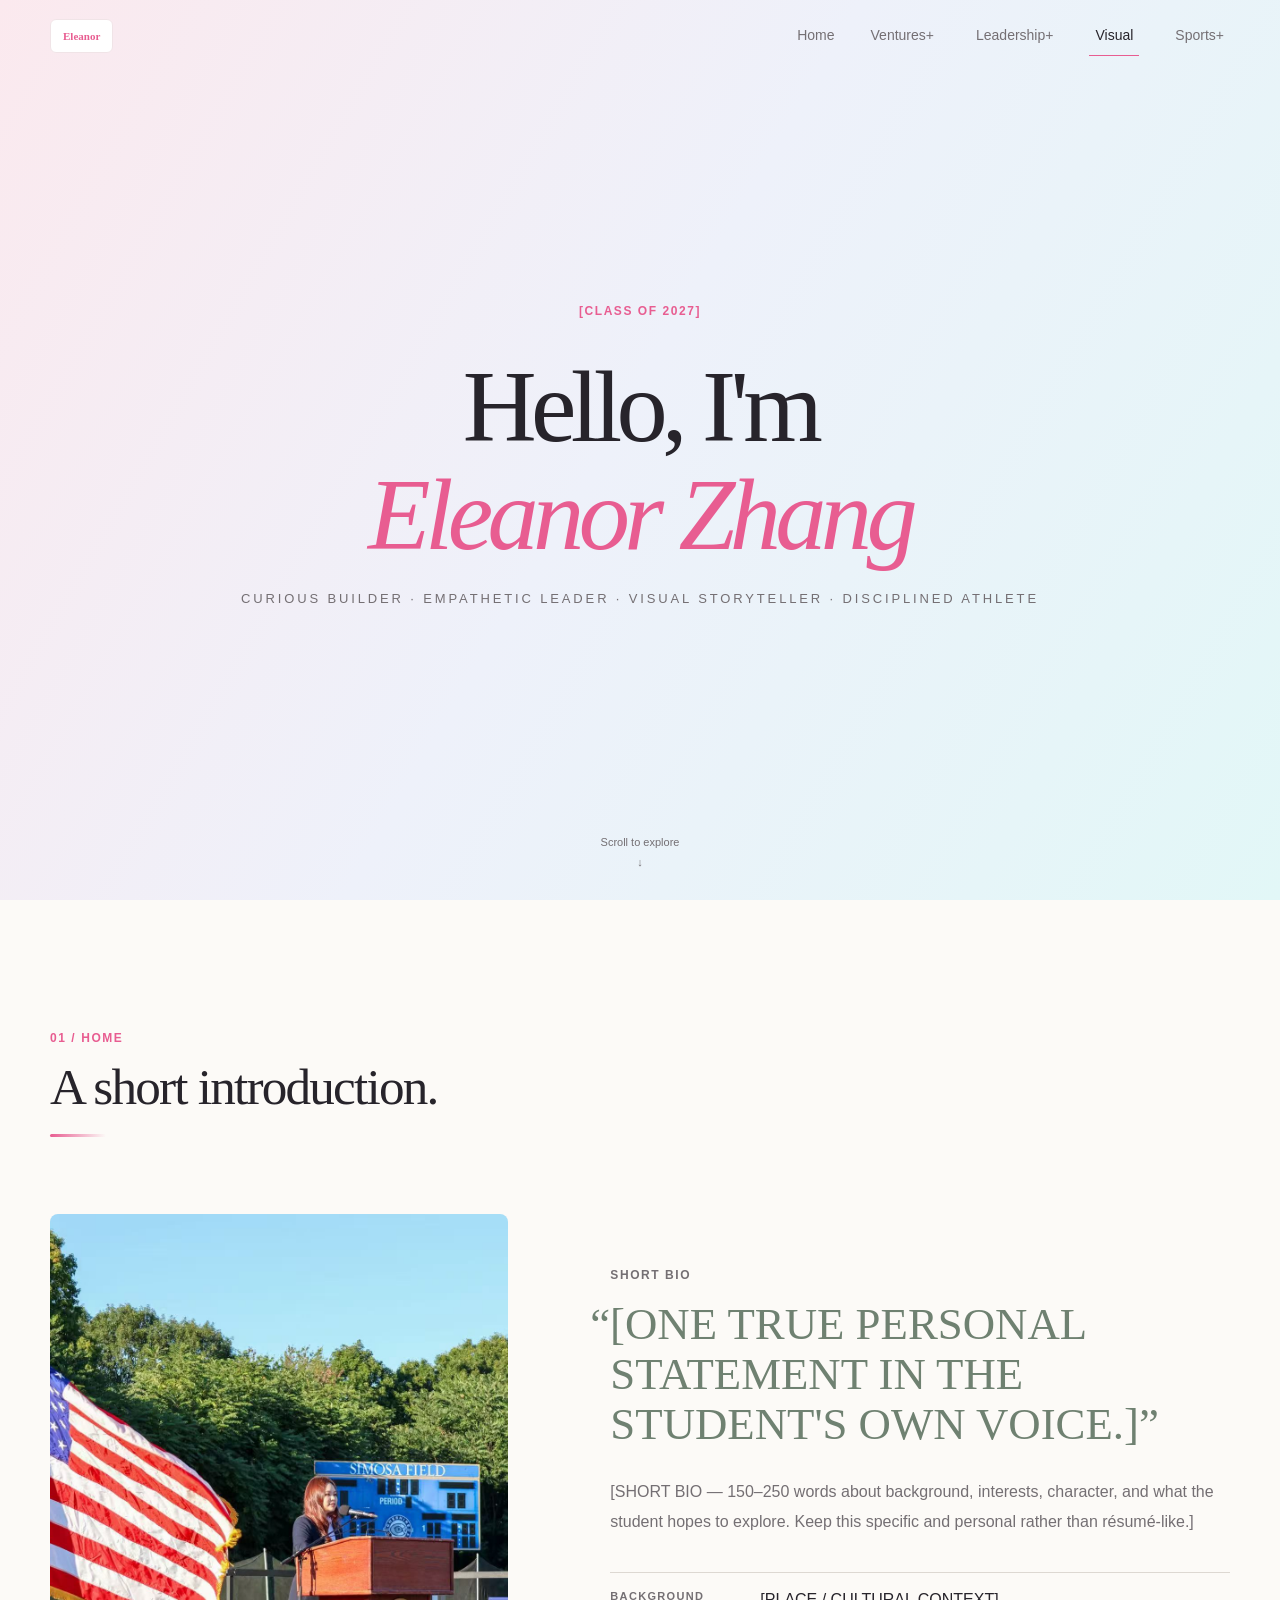
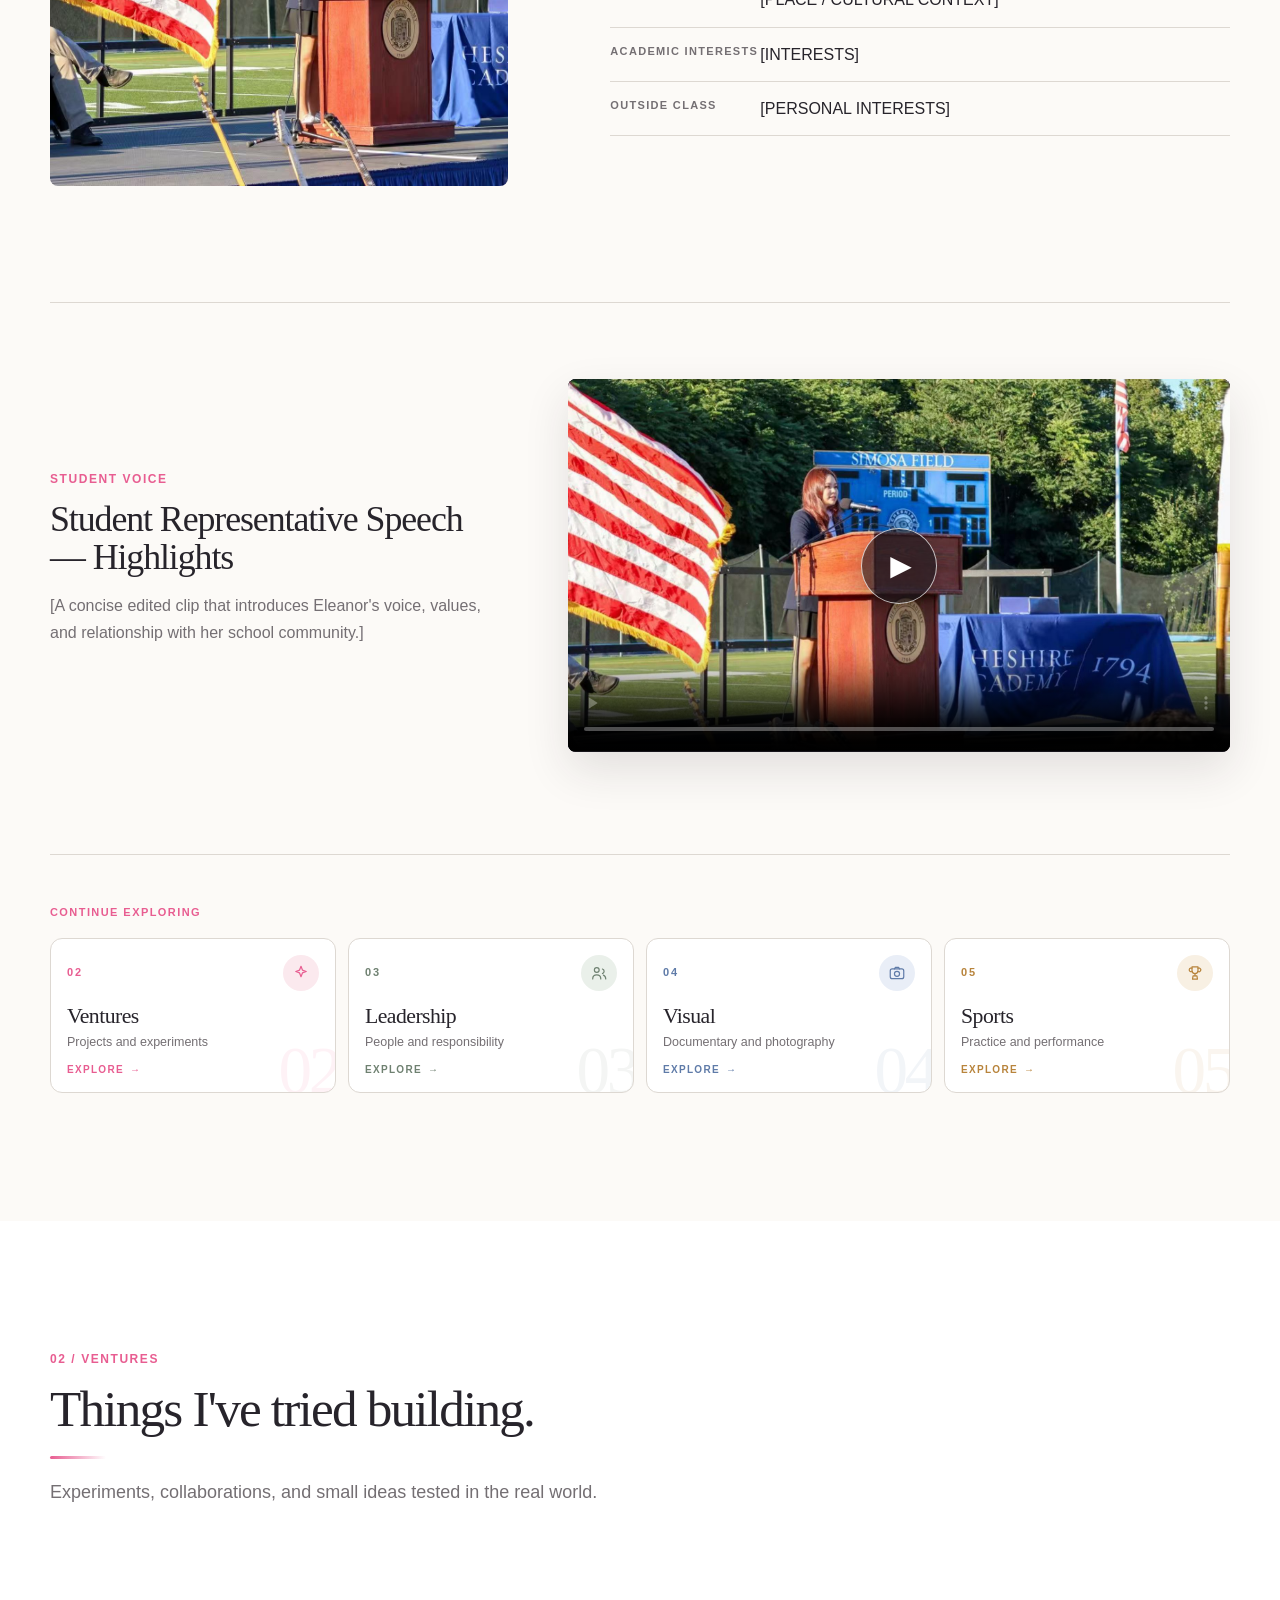
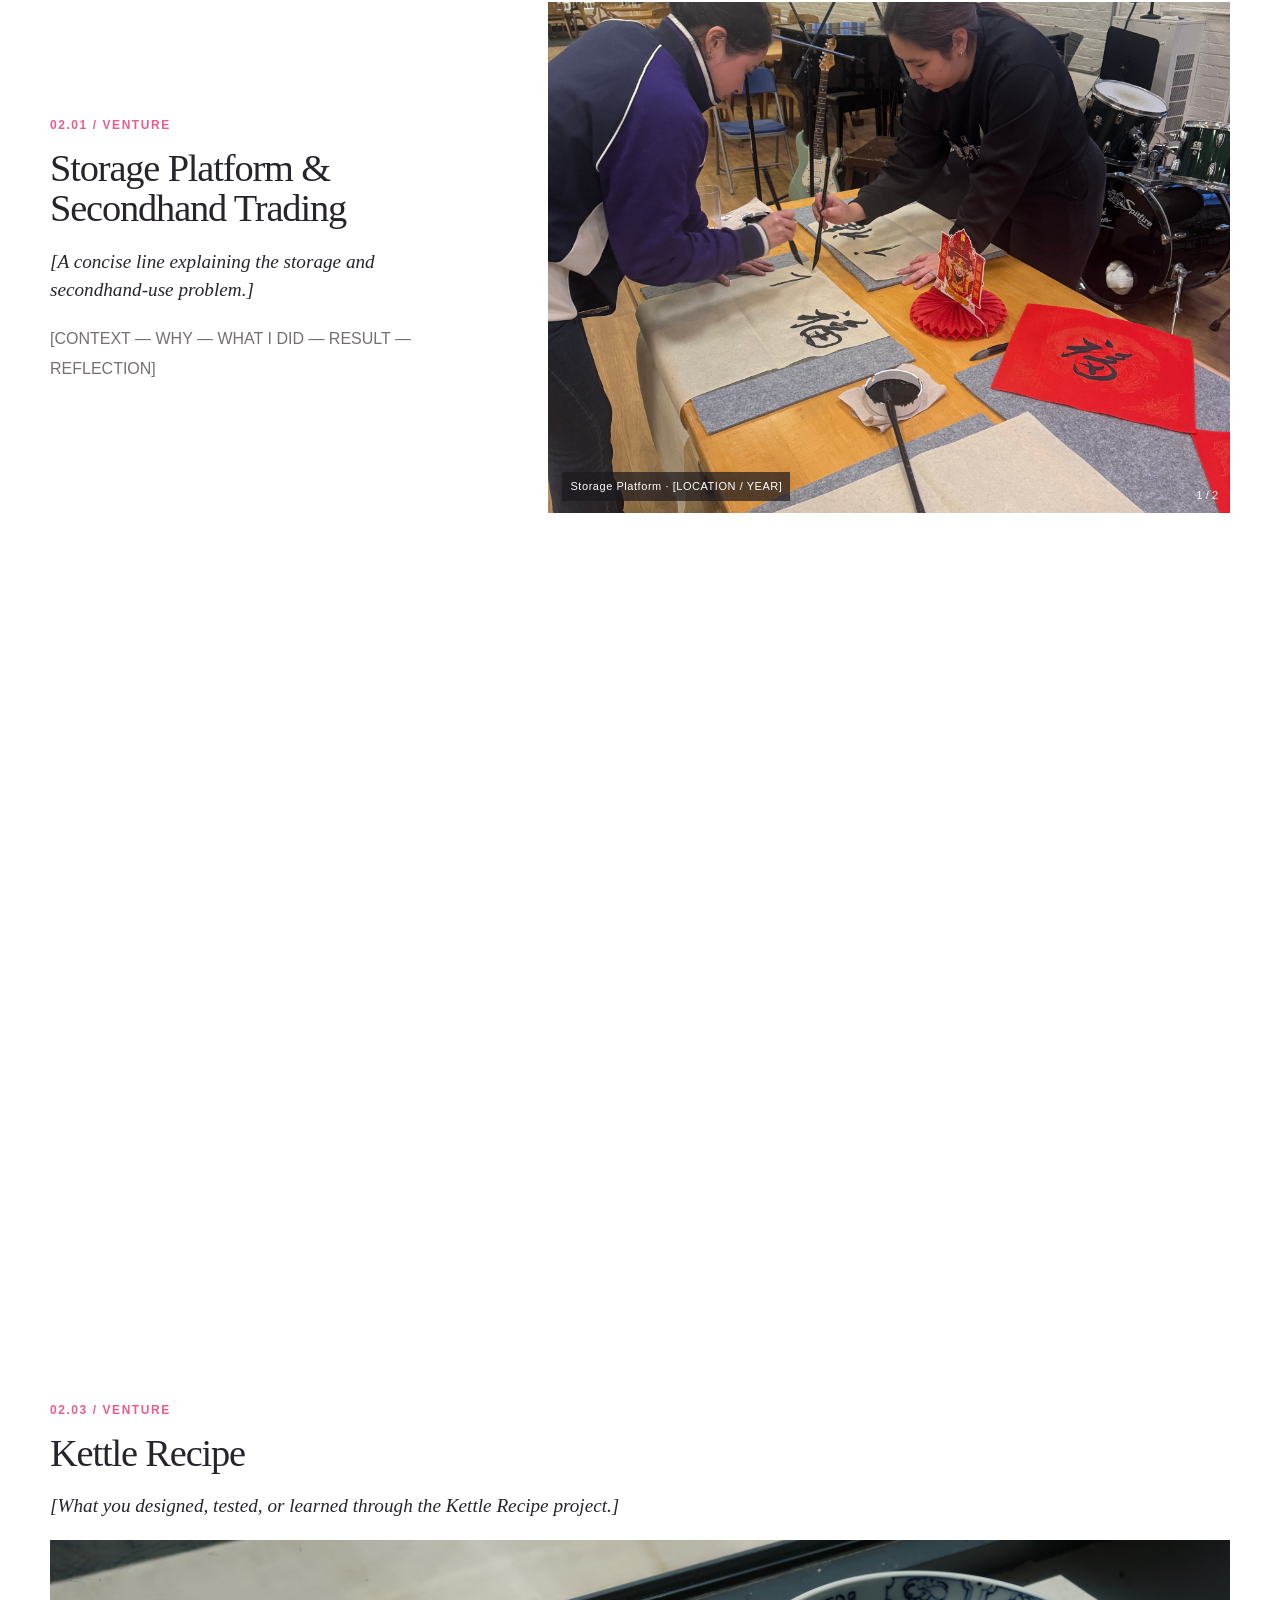
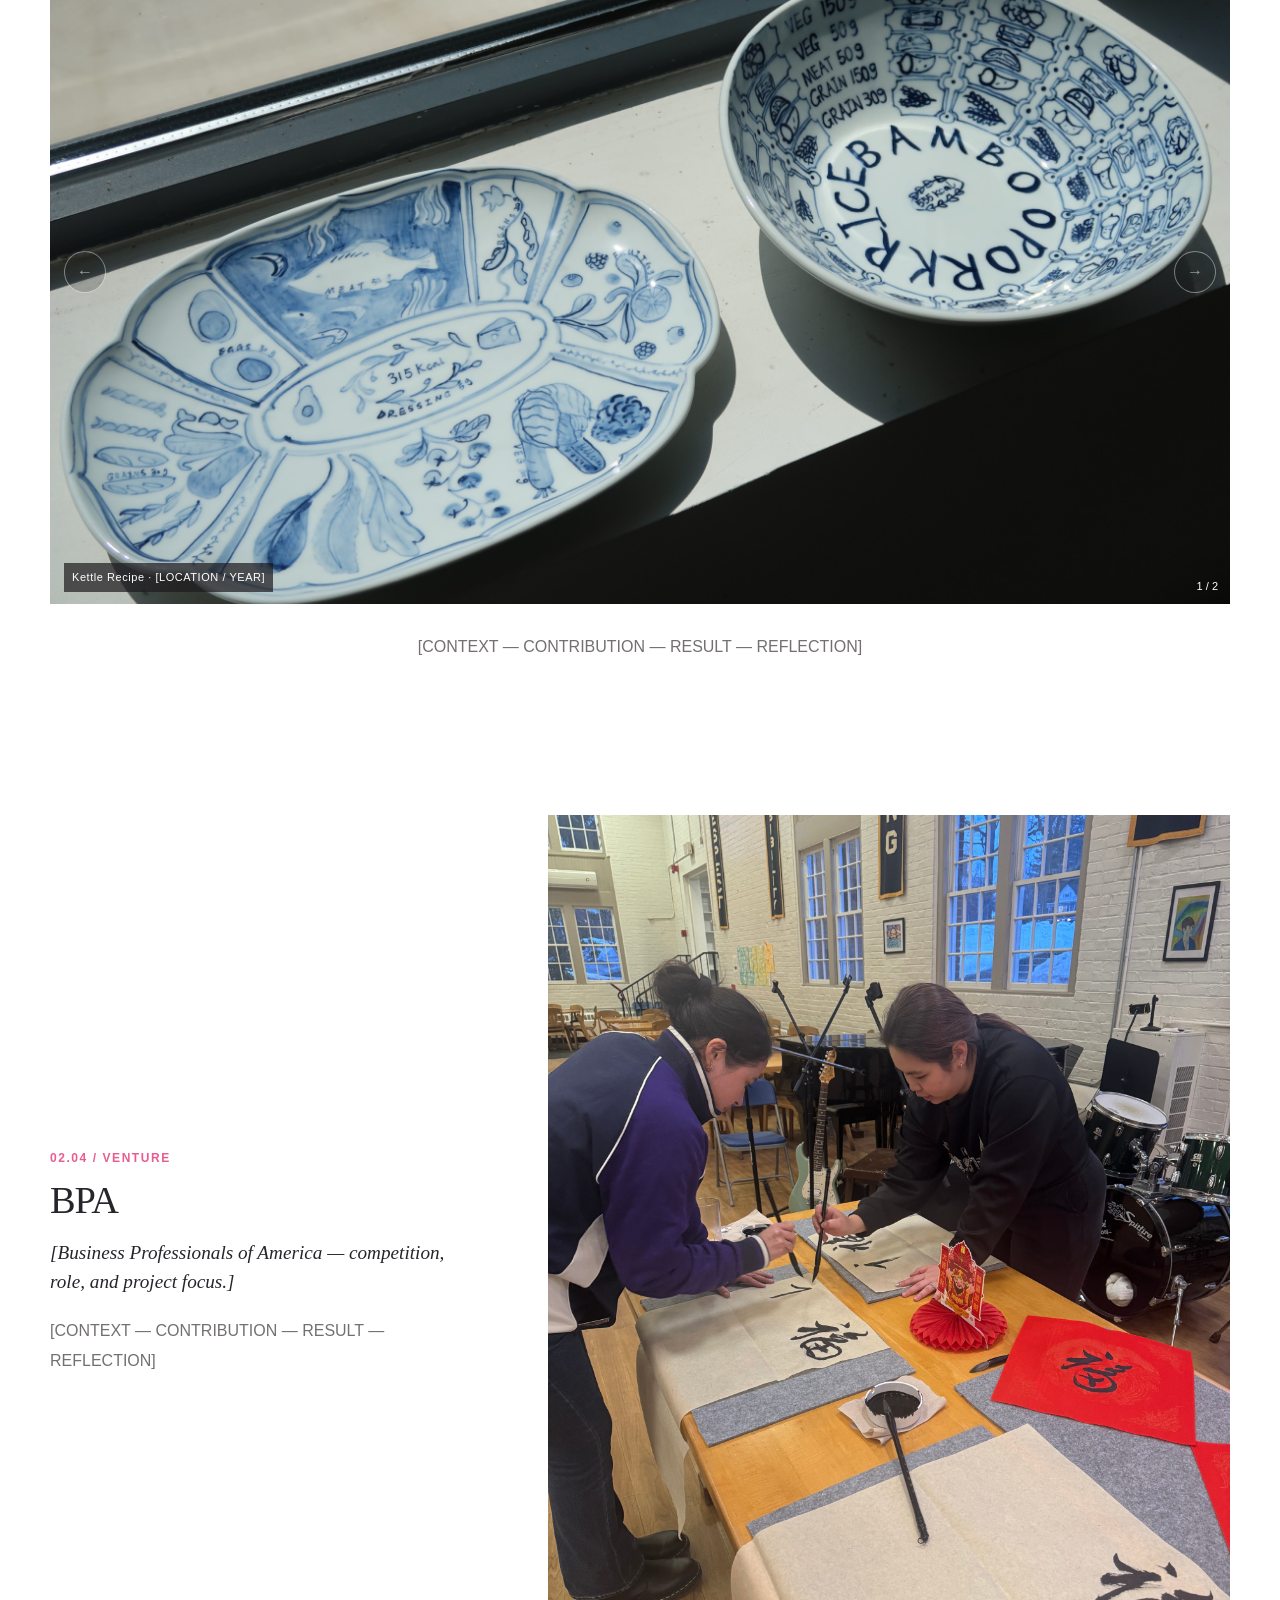
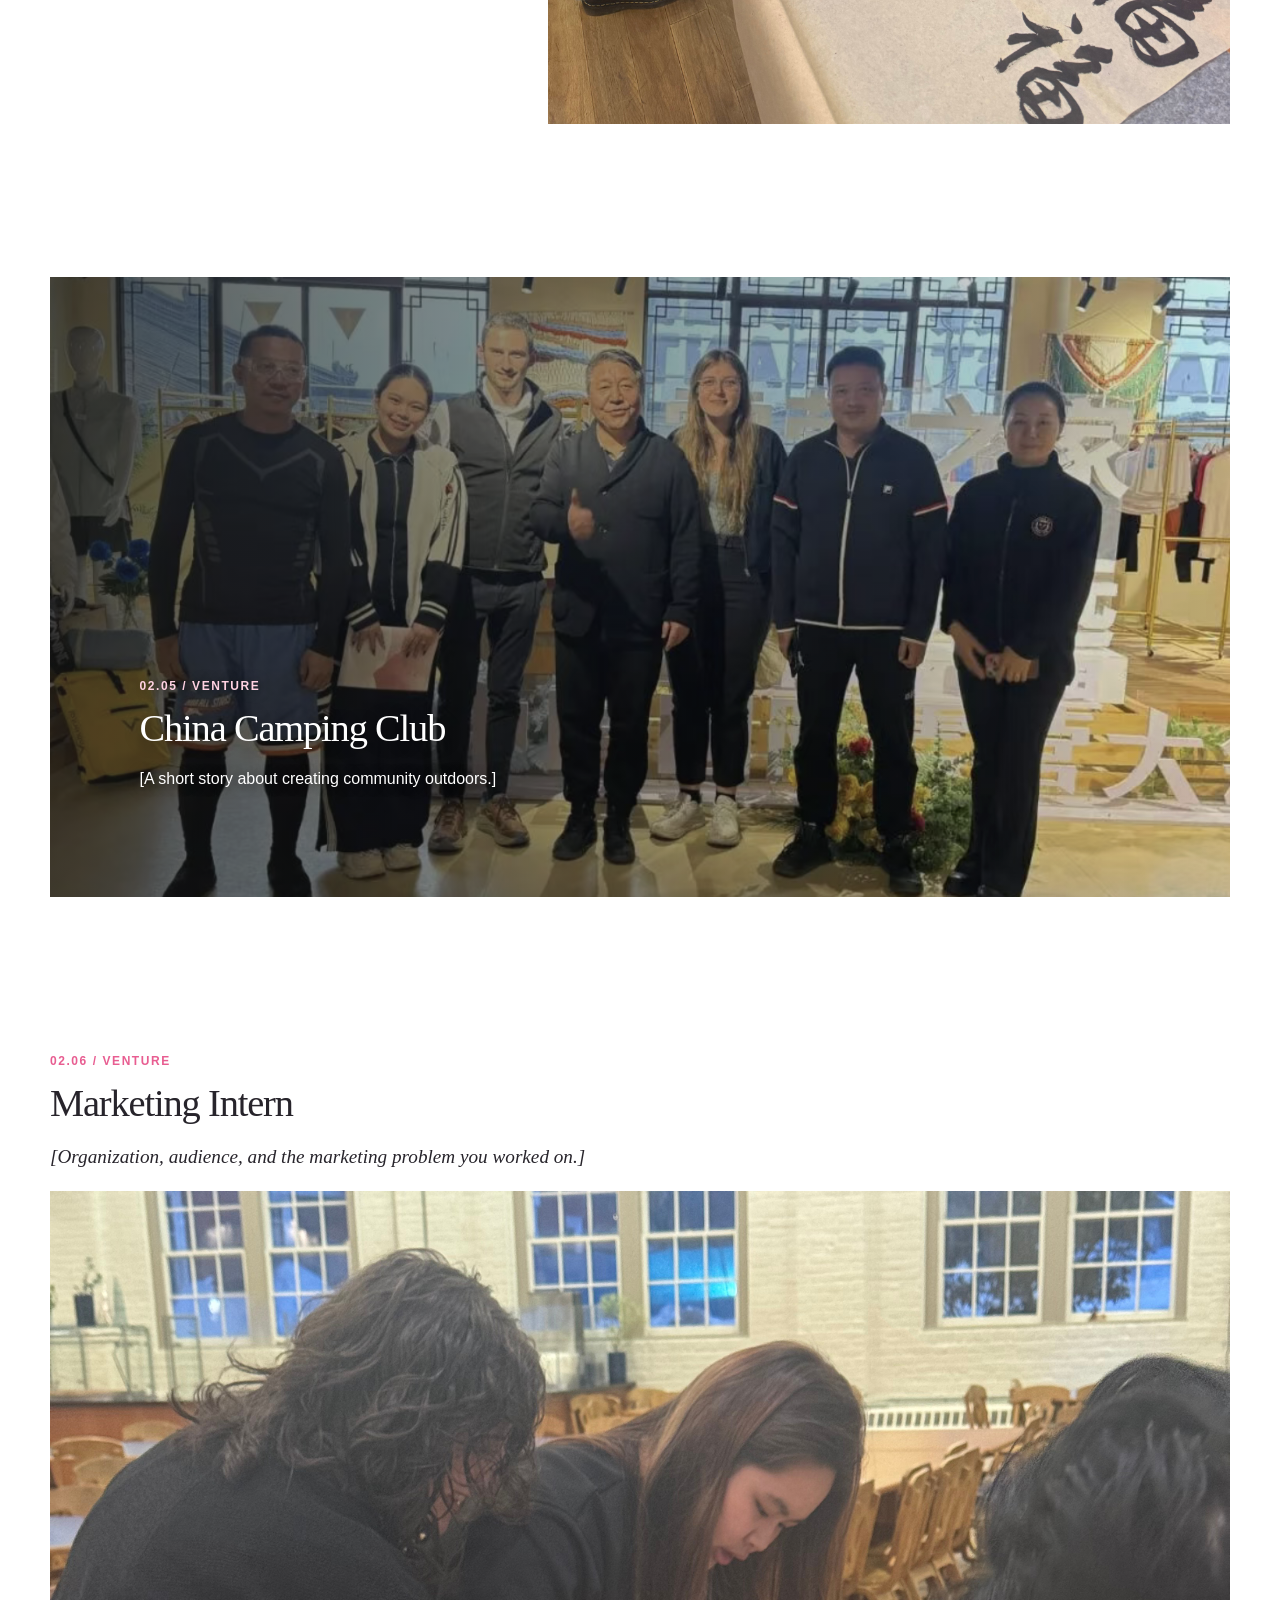
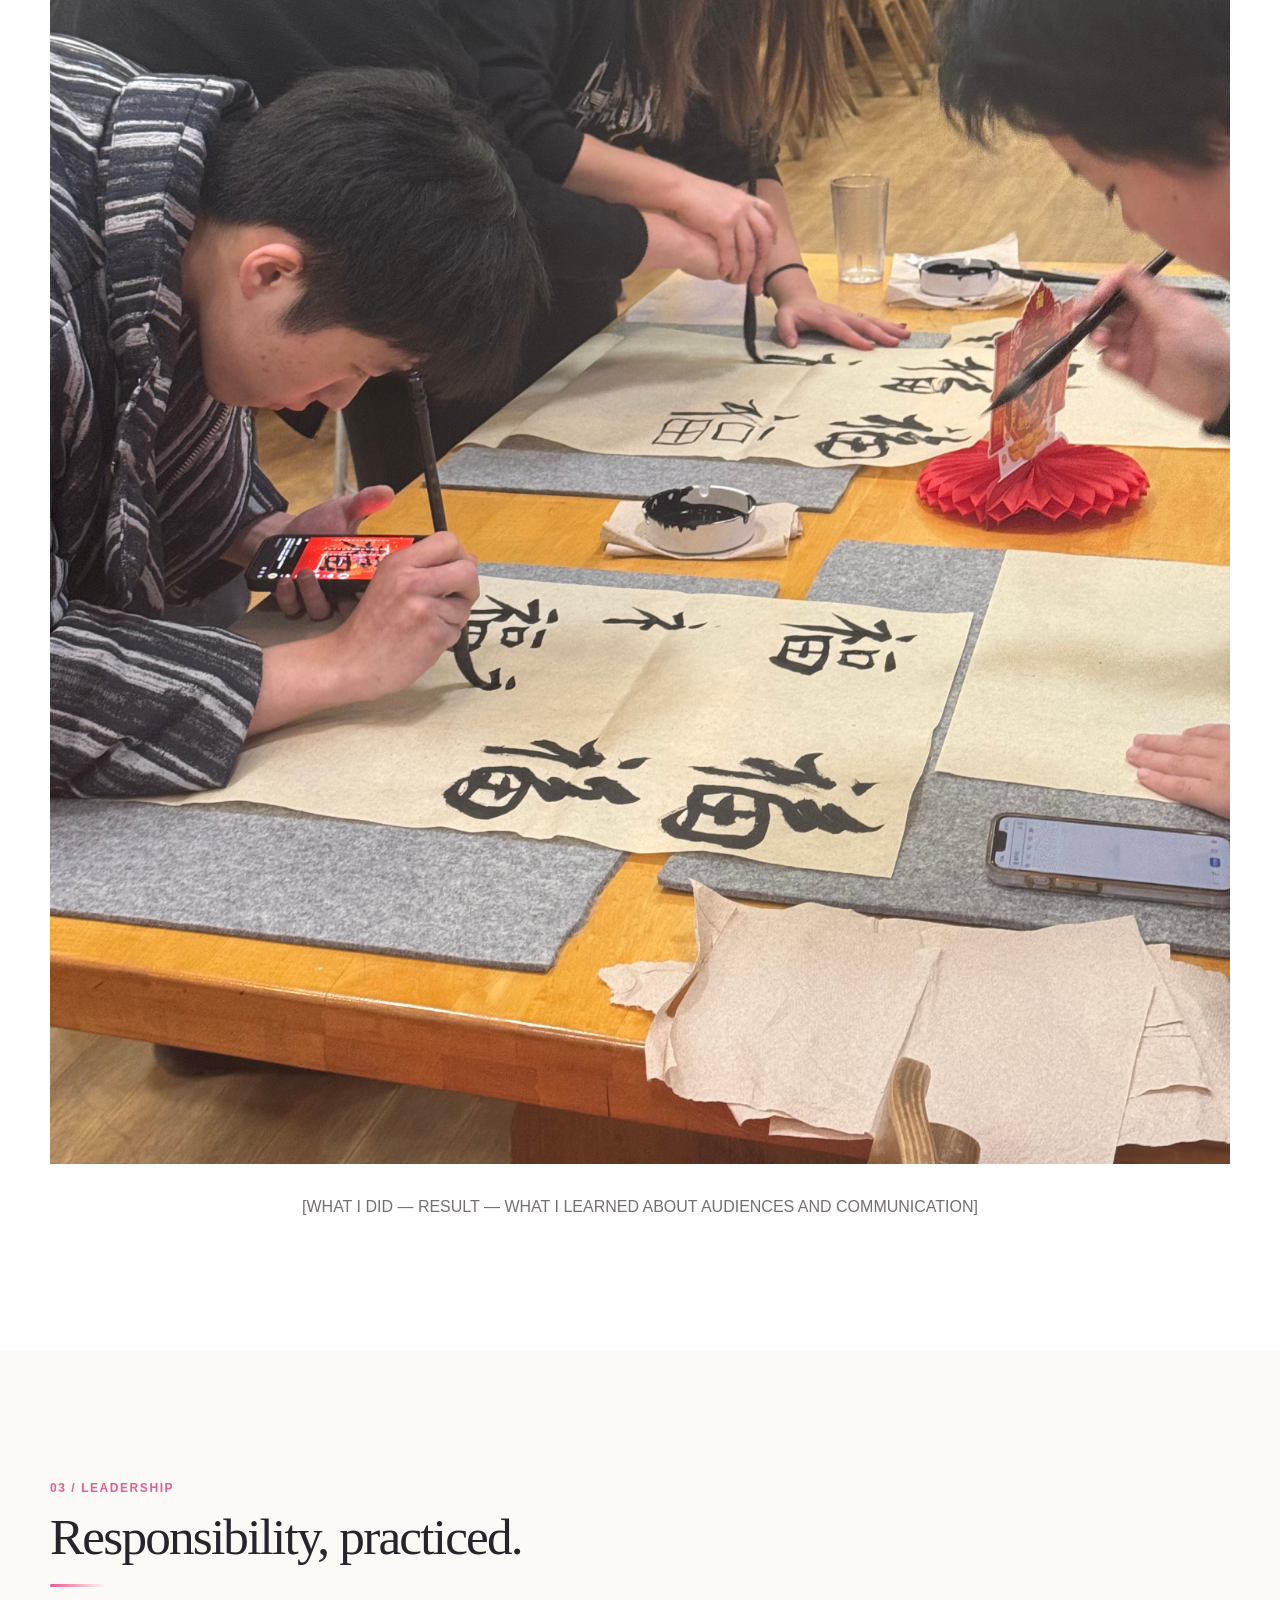
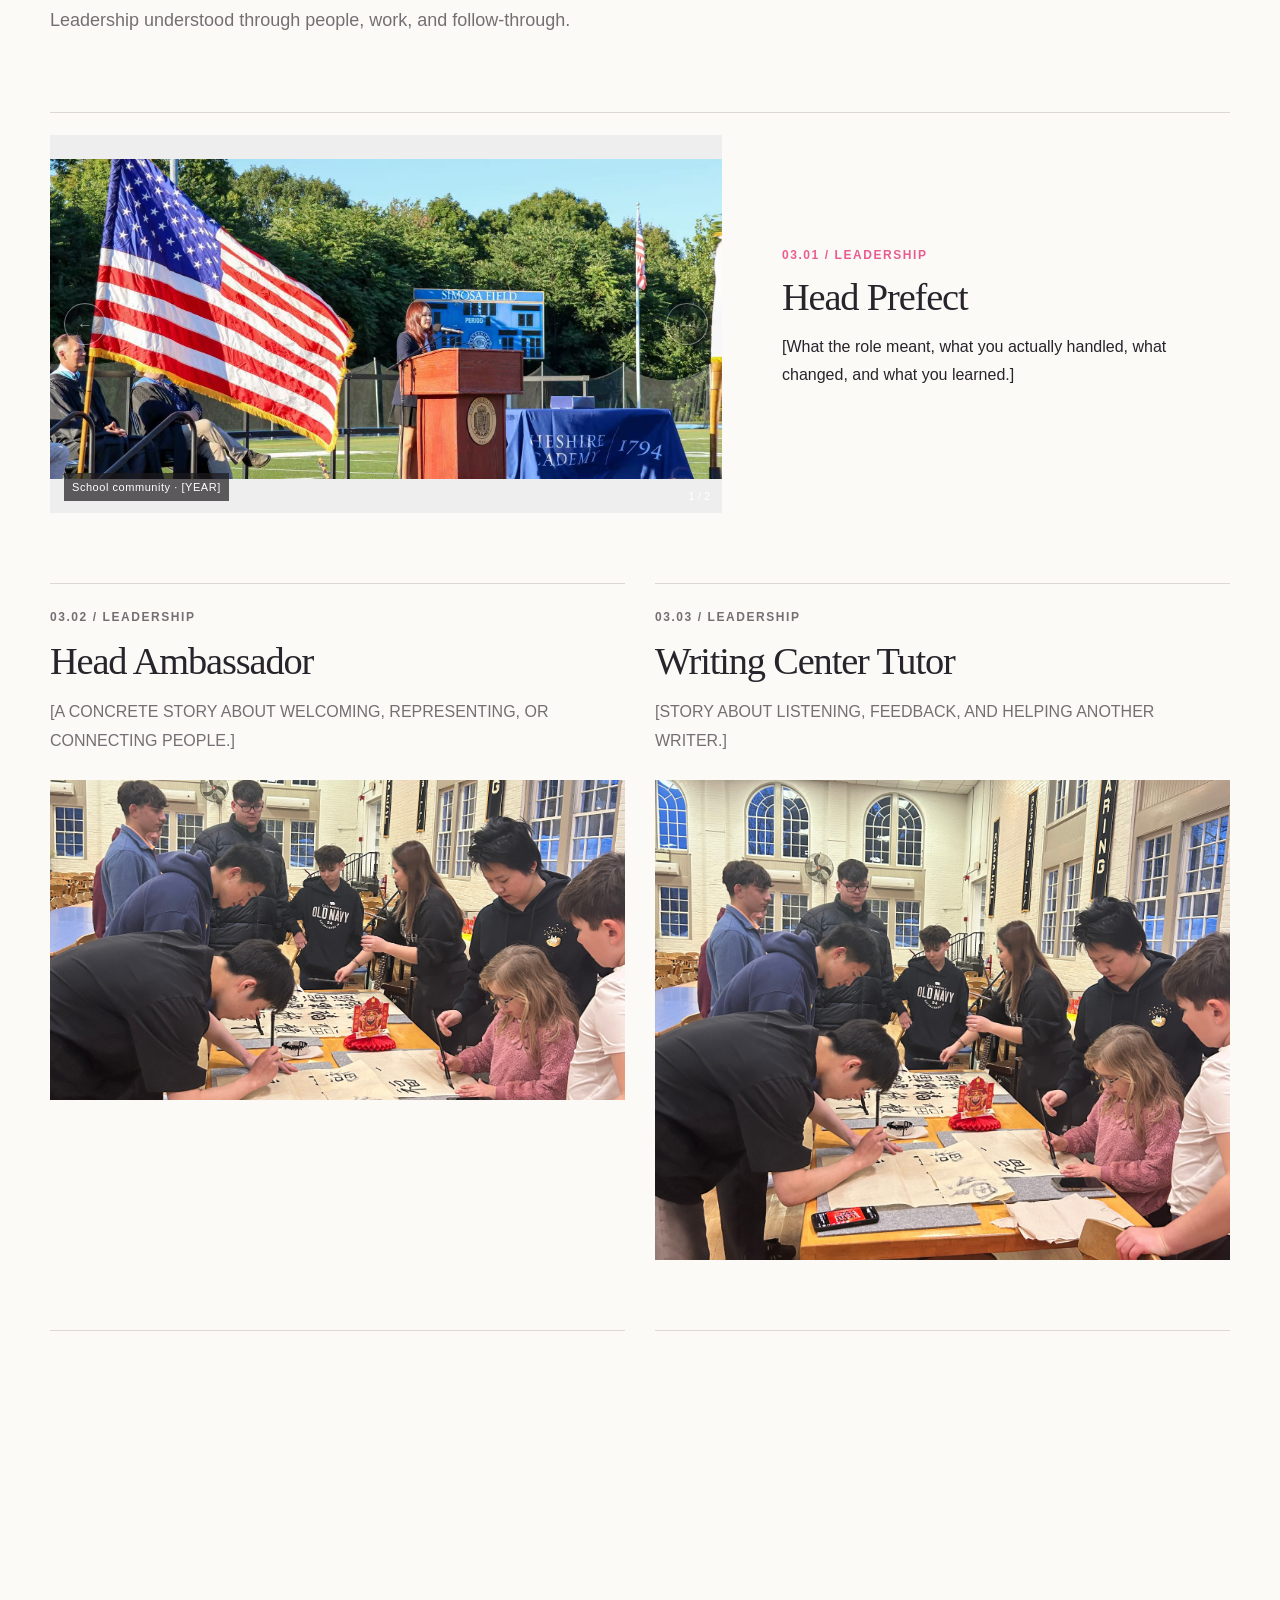
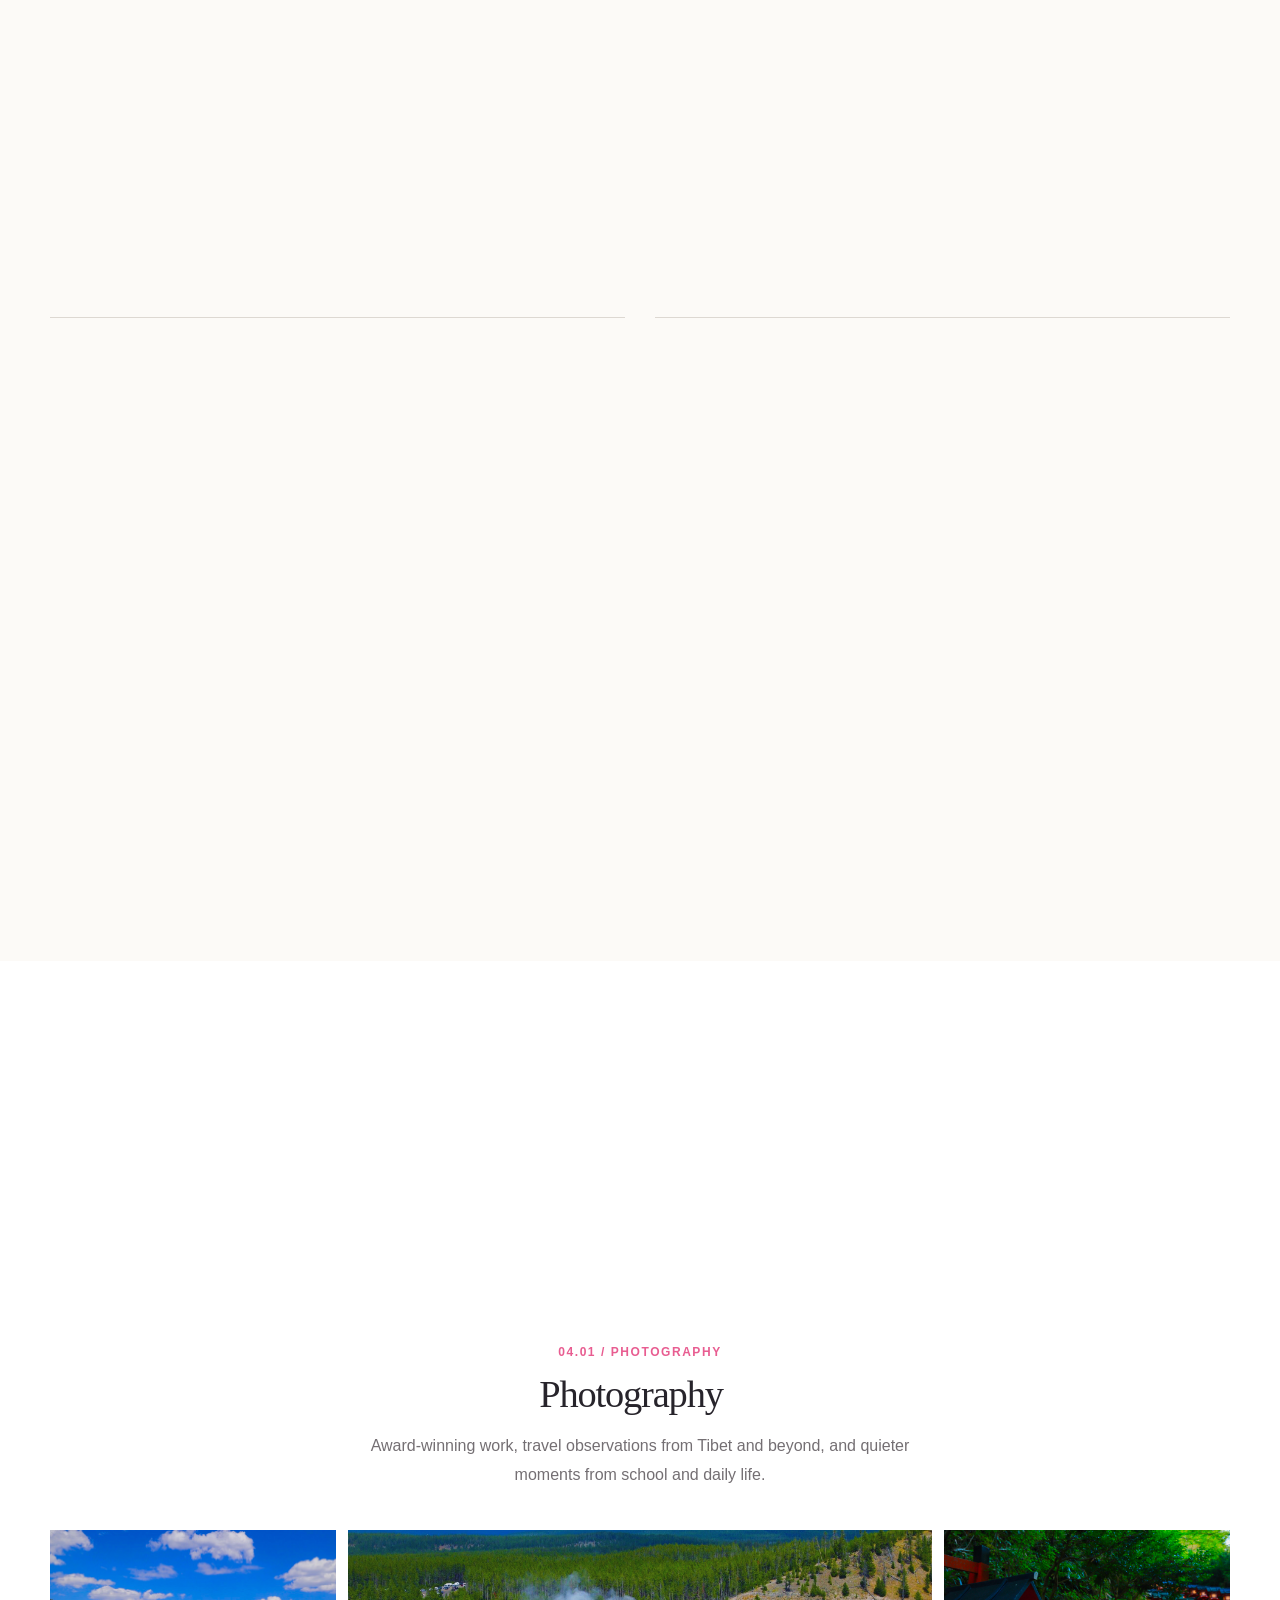
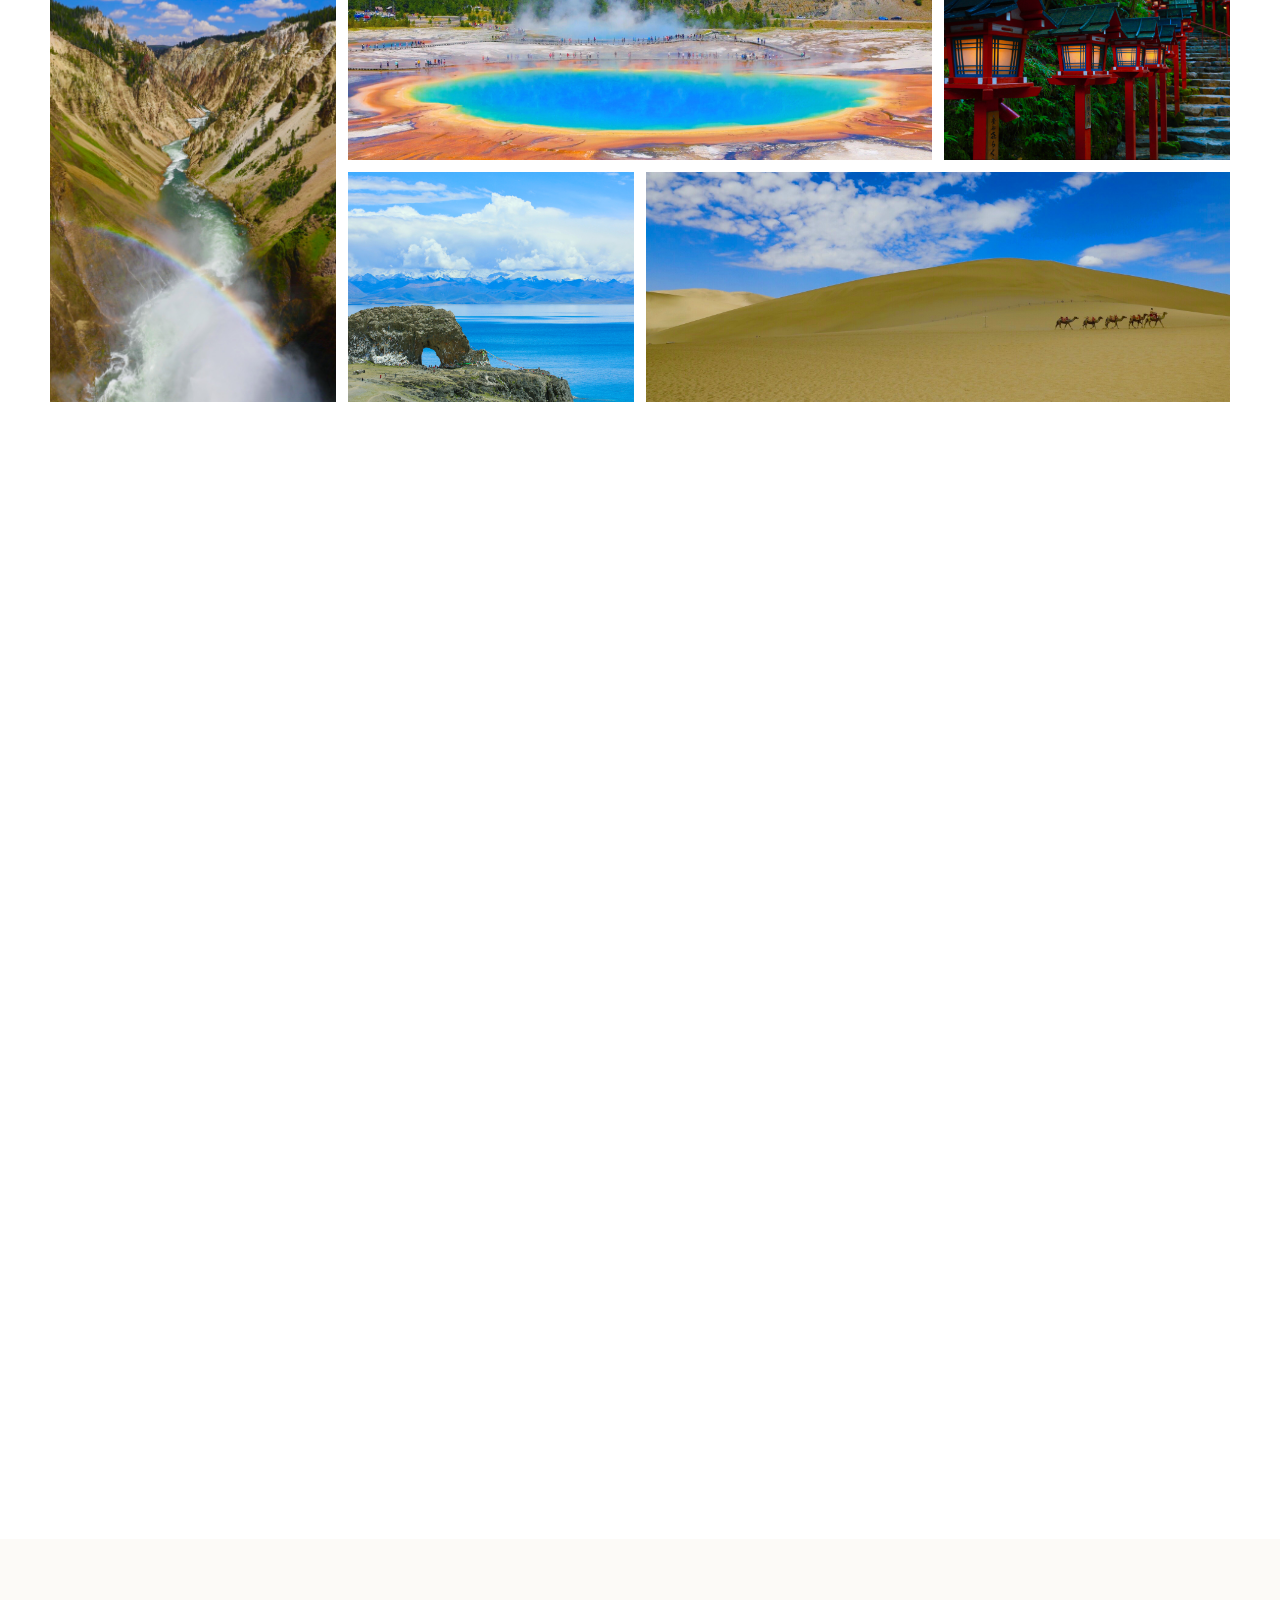
==== commit 5ae87094: "Improve portfolio branding and media" ====
--- a/index.html
+++ b/index.html
@@ -7,7 +7,7 @@
 	<meta name="description" content="The personal portfolio of [STUDENT NAME]: ventures, leadership, visual work, and sports.">
 	<link rel="canonical" href="https://[USERNAME].github.io/[REPOSITORY-NAME]/">
 	<link rel="icon" type="image/svg+xml"
-		href="data:image/svg+xml,%3Csvg xmlns='http://www.w3.org/2000/svg' viewBox='0 0 64 64'%3E%3Crect width='64' height='64' rx='8' fill='%23ed5d95'/%3E%3Ctext x='32' y='41' text-anchor='middle' font-family='Georgia' font-size='30' fill='white'%3ES%3C/text%3E%3C/svg%3E">
+		href="data:image/svg+xml,%3Csvg xmlns='http://www.w3.org/2000/svg' viewBox='0 0 64 64'%3E%3Crect width='64' height='64' rx='8' fill='%23ed5d95'/%3E%3Ctext x='32' y='41' text-anchor='middle' font-family='Georgia' font-size='30' fill='white'%3EE%3C/text%3E%3C/svg%3E">
 	<link rel="stylesheet" href="./style.css">
 	<script src="./script.js" defer></script>
 </head>
@@ -137,10 +137,10 @@
 				</div>
 				<div class="media-carousel" data-carousel>
 					<div class="slides">
-						<figure class="slide is-active"><button class="zoom" type="button"><img src="./assets/leadership/Head Prefect/Head Prefect.jpg" alt="Storage Platform project overview" loading="lazy"></button>
+						<figure class="slide is-active"><button class="zoom" type="button"><img src="./assets/leadership/Writing Center Tutor/Writing Center Tutor2.jpg" alt="Storage Platform project overview" loading="lazy"></button>
 							<figcaption>Storage Platform · [LOCATION / YEAR]</figcaption>
 						</figure>
-						<figure class="slide"><button class="zoom" type="button"><img src="./assets/leadership/Head Prefect/Head Prefect.jpg" alt="Storage Platform working session" loading="lazy"></button>
+						<figure class="slide"><button class="zoom" type="button"><img src="./assets/leadership/Calligraphy Club/Calligraphy Club2.jpg" alt="Storage Platform working session" loading="lazy"></button>
 							<figcaption>Working session · [YEAR]</figcaption>
 						</figure>
 					</div>
@@ -155,10 +155,10 @@
 				</div>
 				<div class="media-carousel media-wide" data-carousel>
 					<div class="slides">
-						<figure class="slide is-active"><button class="zoom" type="button"><img src="./assets/leadership/Head Prefect/Head Prefect.jpg" alt="Kettle Recipe presentation" loading="lazy"></button>
+						<figure class="slide is-active"><button class="zoom" type="button"><img src="./assets/ventures/Jingdezhen Health Bowl/Porcelain portion-bowls .JPG" alt="Kettle Recipe presentation" loading="lazy"></button>
 							<figcaption>Kettle Recipe · [LOCATION / YEAR]</figcaption>
 						</figure>
-						<figure class="slide"><button class="zoom" type="button"><img src="./assets/leadership/Head Prefect/Head Prefect.jpg" alt="Kettle Recipe project development" loading="lazy"></button>
+						<figure class="slide"><button class="zoom" type="button"><img src="./assets/ventures/Jingdezhen Health Bowl/bowls.png" alt="Kettle Recipe project development" loading="lazy"></button>
 							<figcaption>Project development · [YEAR]</figcaption>
 						</figure>
 					</div><button class="carousel-prev" type="button" aria-label="Previous media">←</button><button class="carousel-next" type="button" aria-label="Next media">→</button>
@@ -183,7 +183,7 @@
 			
 			<article id="bpa" class="story story-split reveal-group">
 				<div class="story-copy"><p class="sub-label">02.04 / Venture</p><h3>BPA</h3><p class="dek">[Business Professionals of America — competition, role, and project focus.]</p><p>[CONTEXT — CONTRIBUTION — RESULT — REFLECTION]</p></div>
-				<div class="video-placeholder"><span>MEDIA</span><strong>BPA Project</strong><small>Add competition photos, presentation materials, or video.</small></div>
+				<button class="zoom placeholder-image" type="button"><img src="./assets/leadership/Writing Center Tutor/Writing Center Tutor2.jpg" alt="BPA project presentation" loading="lazy"></button>
 			</article>
 			<article id="china-camping-club" class="story story-overlay reveal-group">
 			<img src="./assets/ventures/China Camping Club/campingclub.png" alt="China Camping Club trip" loading="lazy">
@@ -197,7 +197,7 @@
 			</article>
 			<article id="marketing-intern" class="story story-feature reveal-group">
 				<div class="story-copy"><p class="sub-label">02.06 / Venture</p><h3>Marketing Intern</h3><p class="dek">[Organization, audience, and the marketing problem you worked on.]</p></div>
-				<div class="video-placeholder"><span>MEDIA</span><strong>Marketing Internship</strong><small>Add campaign work, field notes, presentation, or team photographs.</small></div>
+				<button class="zoom placeholder-image" type="button"><img src="./assets/leadership/Calligraphy Club/Calligraphy Club3.jpg" alt="Marketing internship project work" loading="lazy"></button>
 				<p class="feature-note">[WHAT I DID — RESULT — WHAT I LEARNED ABOUT AUDIENCES AND COMMUNICATION]</p>
 			</article>
 		</section>
@@ -246,7 +246,7 @@
 					<img src="./assets/leadership/Calligraphy Club/Calligraphy Club1.jpg" alt="Head Ambassador duty" loading="lazy"></button>
 				</article>
 				<article id="assistance-coach" class="lead-story reveal-group">
-					<p class="sub-label">03.05 / Leadership</p><h3>Assistance Coach</h3><p>[TEAM, RESPONSIBILITIES, AND HOW YOU SUPPORTED OTHERS' DEVELOPMENT.]</p><div class="video-placeholder"><span>MEDIA</span><strong>Assistance Coach</strong><small>Add training, team, or event photographs.</small></div>
+					<p class="sub-label">03.05 / Leadership</p><h3>Assistance Coach</h3><p>[TEAM, RESPONSIBILITIES, AND HOW YOU SUPPORTED OTHERS' DEVELOPMENT.]</p><button class="zoom placeholder-image" type="button"><img src="./assets/sports/fgure skating/de9b5276e5a171a395276d2f3bd22322.jpg" alt="Assistance Coach training session" loading="lazy"></button>
 				</article>
 				<article id="volunteer-teaching" class="lead-story reveal-group">
 					<p class="sub-label">03.06 / Leadership</p>
--- a/style.css
+++ b/style.css
@@ -176,3 +176,36 @@
   box-shadow: 0 6px 18px -6px rgba(251, 233, 238, .9),
               0 6px 18px -6px rgba(226, 247, 247, .9);
 }
+
+/* Keep the full wordmark inside its header control at every viewport width. */
+.wordmark {
+  display: inline-flex;
+  align-items: center;
+  justify-content: center;
+  width: auto;
+  min-width: 44px;
+  max-width: min(42vw, 130px);
+  padding: 0 12px;
+  line-height: 1;
+  white-space: nowrap;
+  overflow: hidden;
+  text-overflow: ellipsis;
+}
+
+.placeholder-image {
+  display: block;
+  width: 100%;
+  min-height: 320px;
+  border: 0;
+  padding: 0;
+  background: #eee;
+  overflow: hidden;
+  cursor: zoom-in;
+}
+
+.placeholder-image img {
+  width: 100%;
+  height: 100%;
+  min-height: 320px;
+  object-fit: cover;
+}
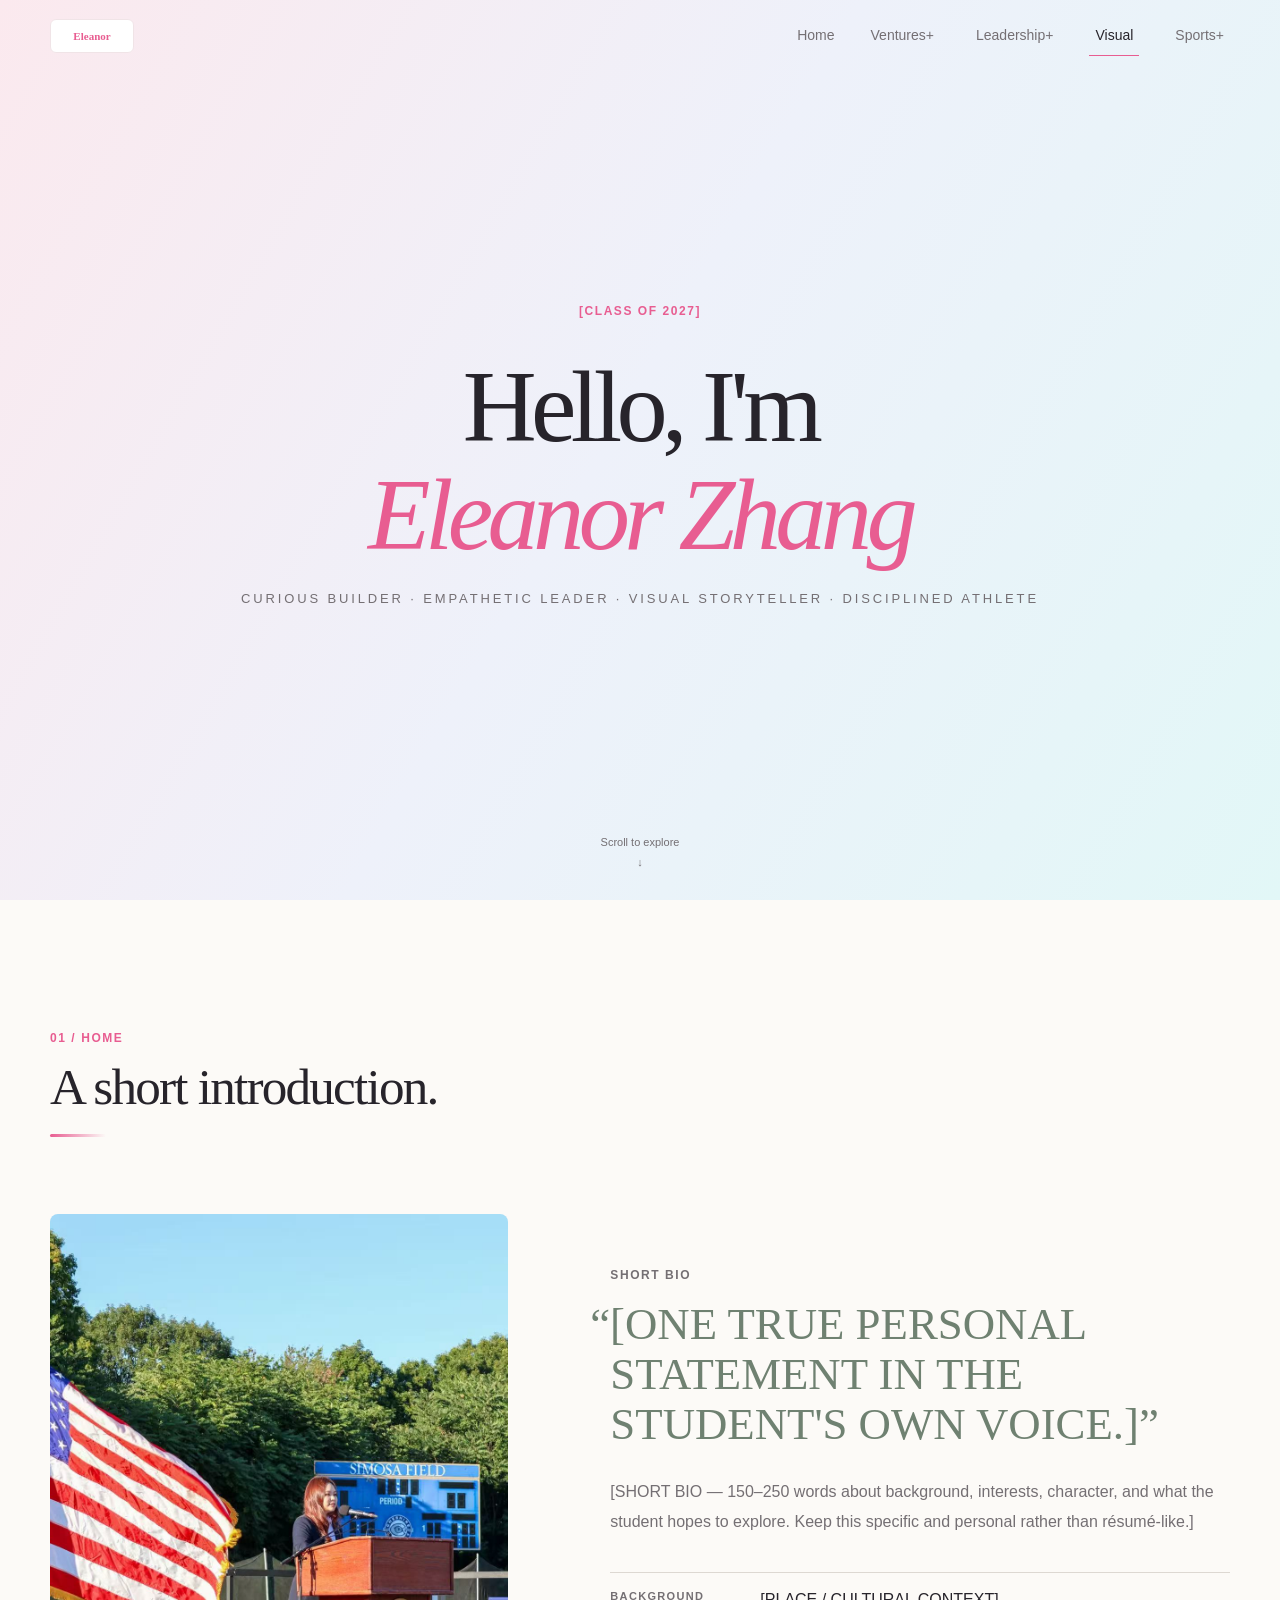
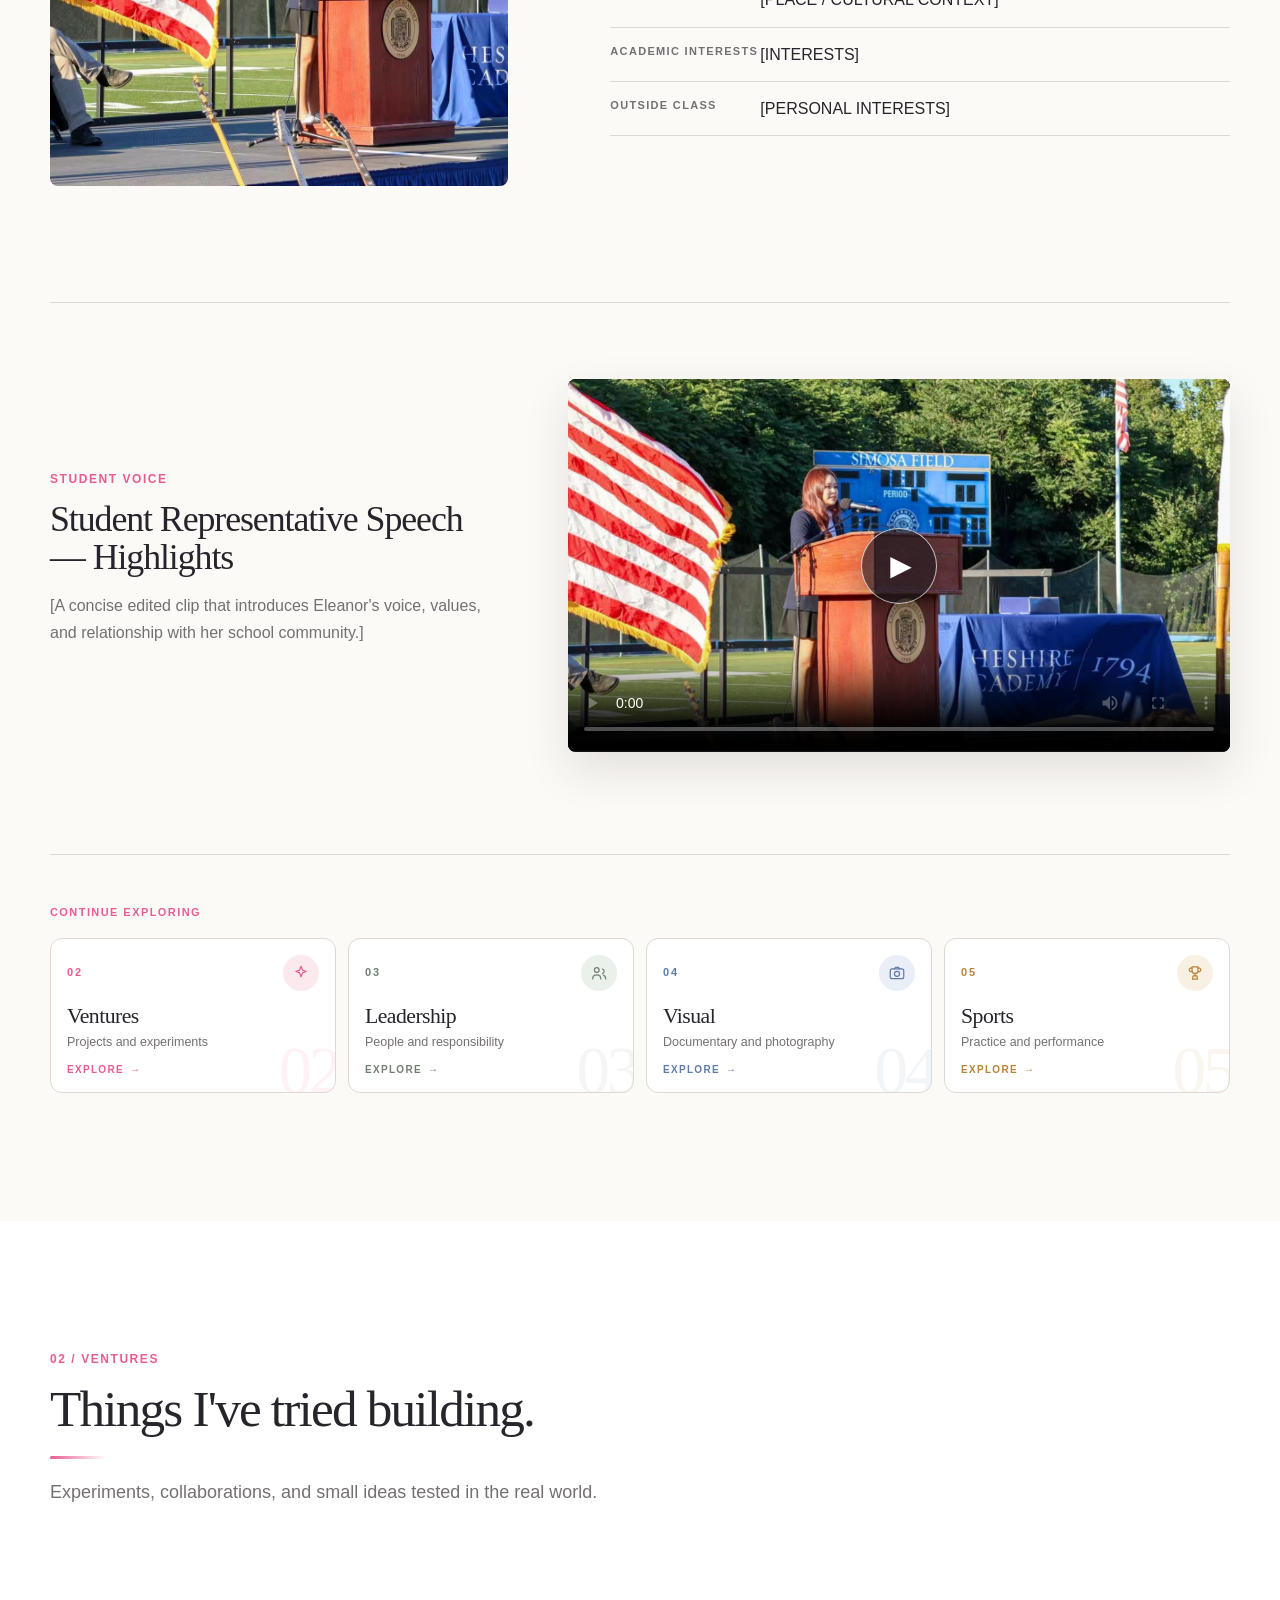
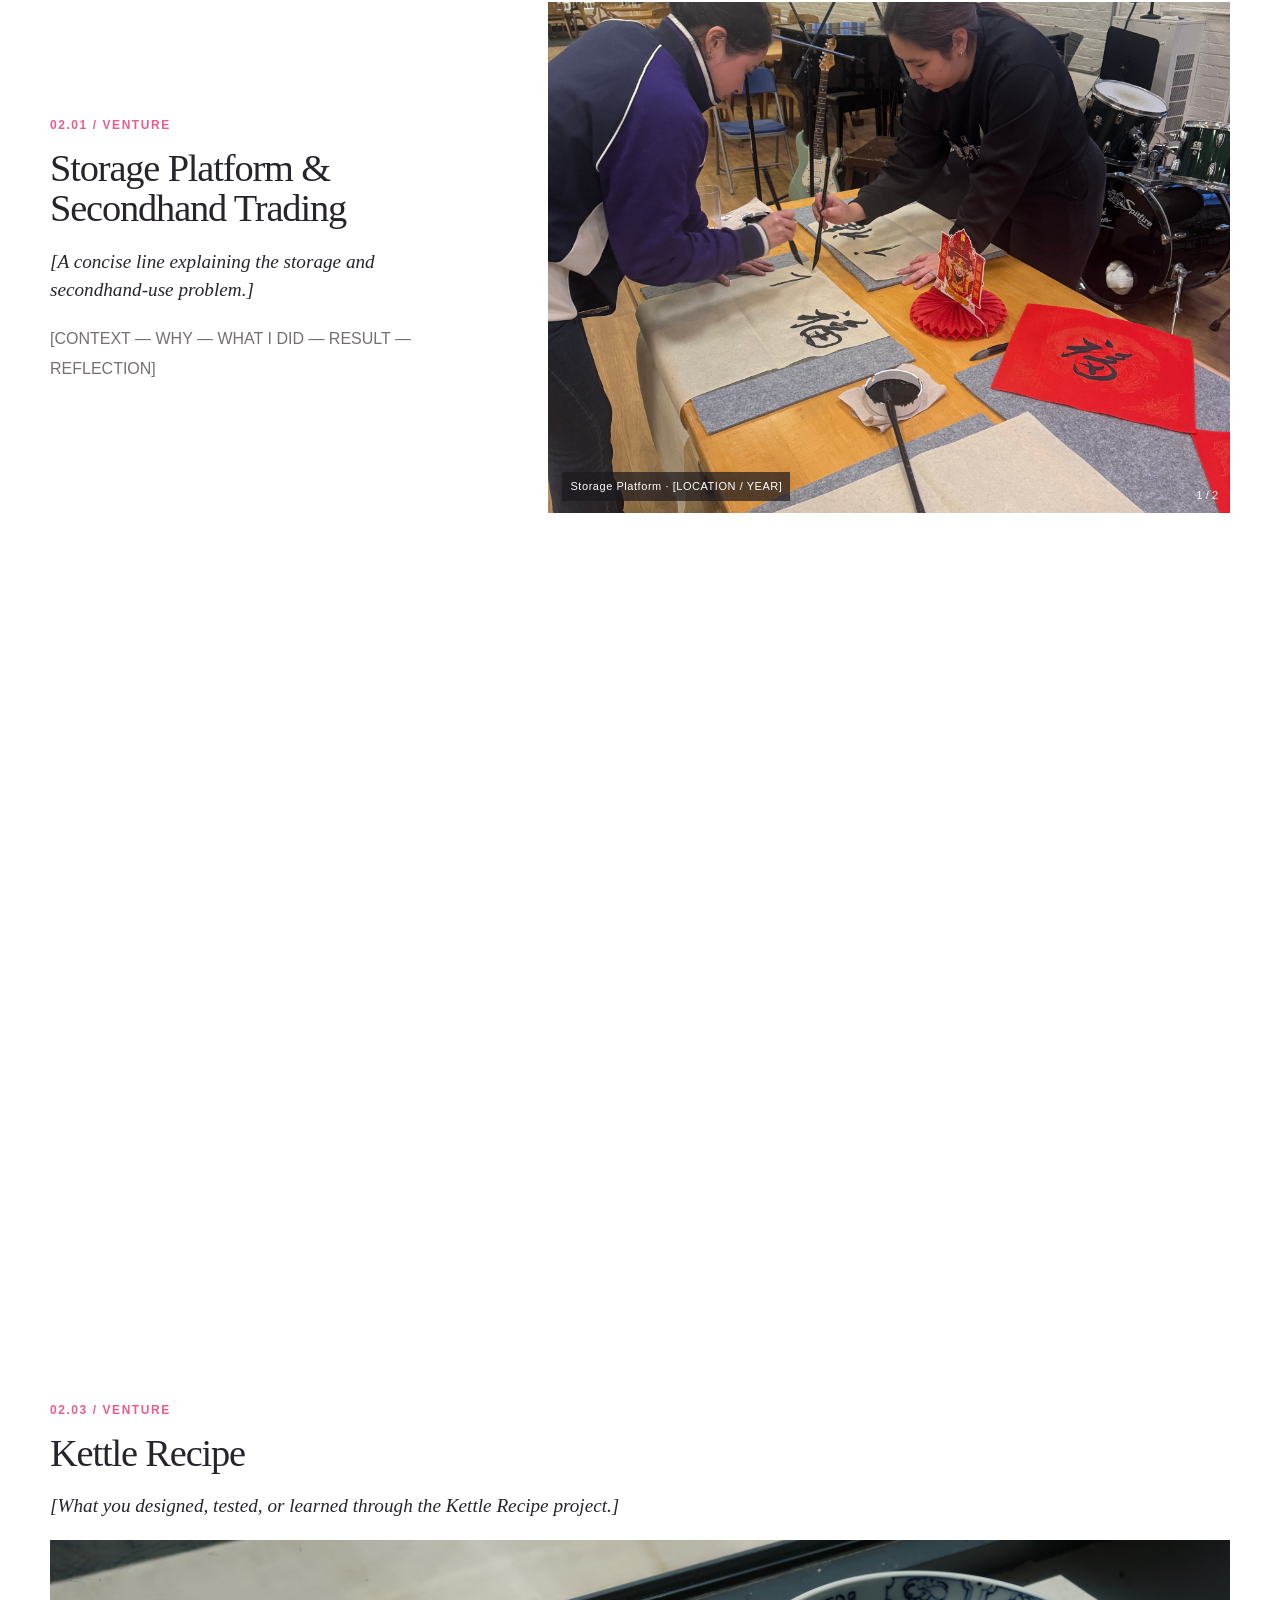
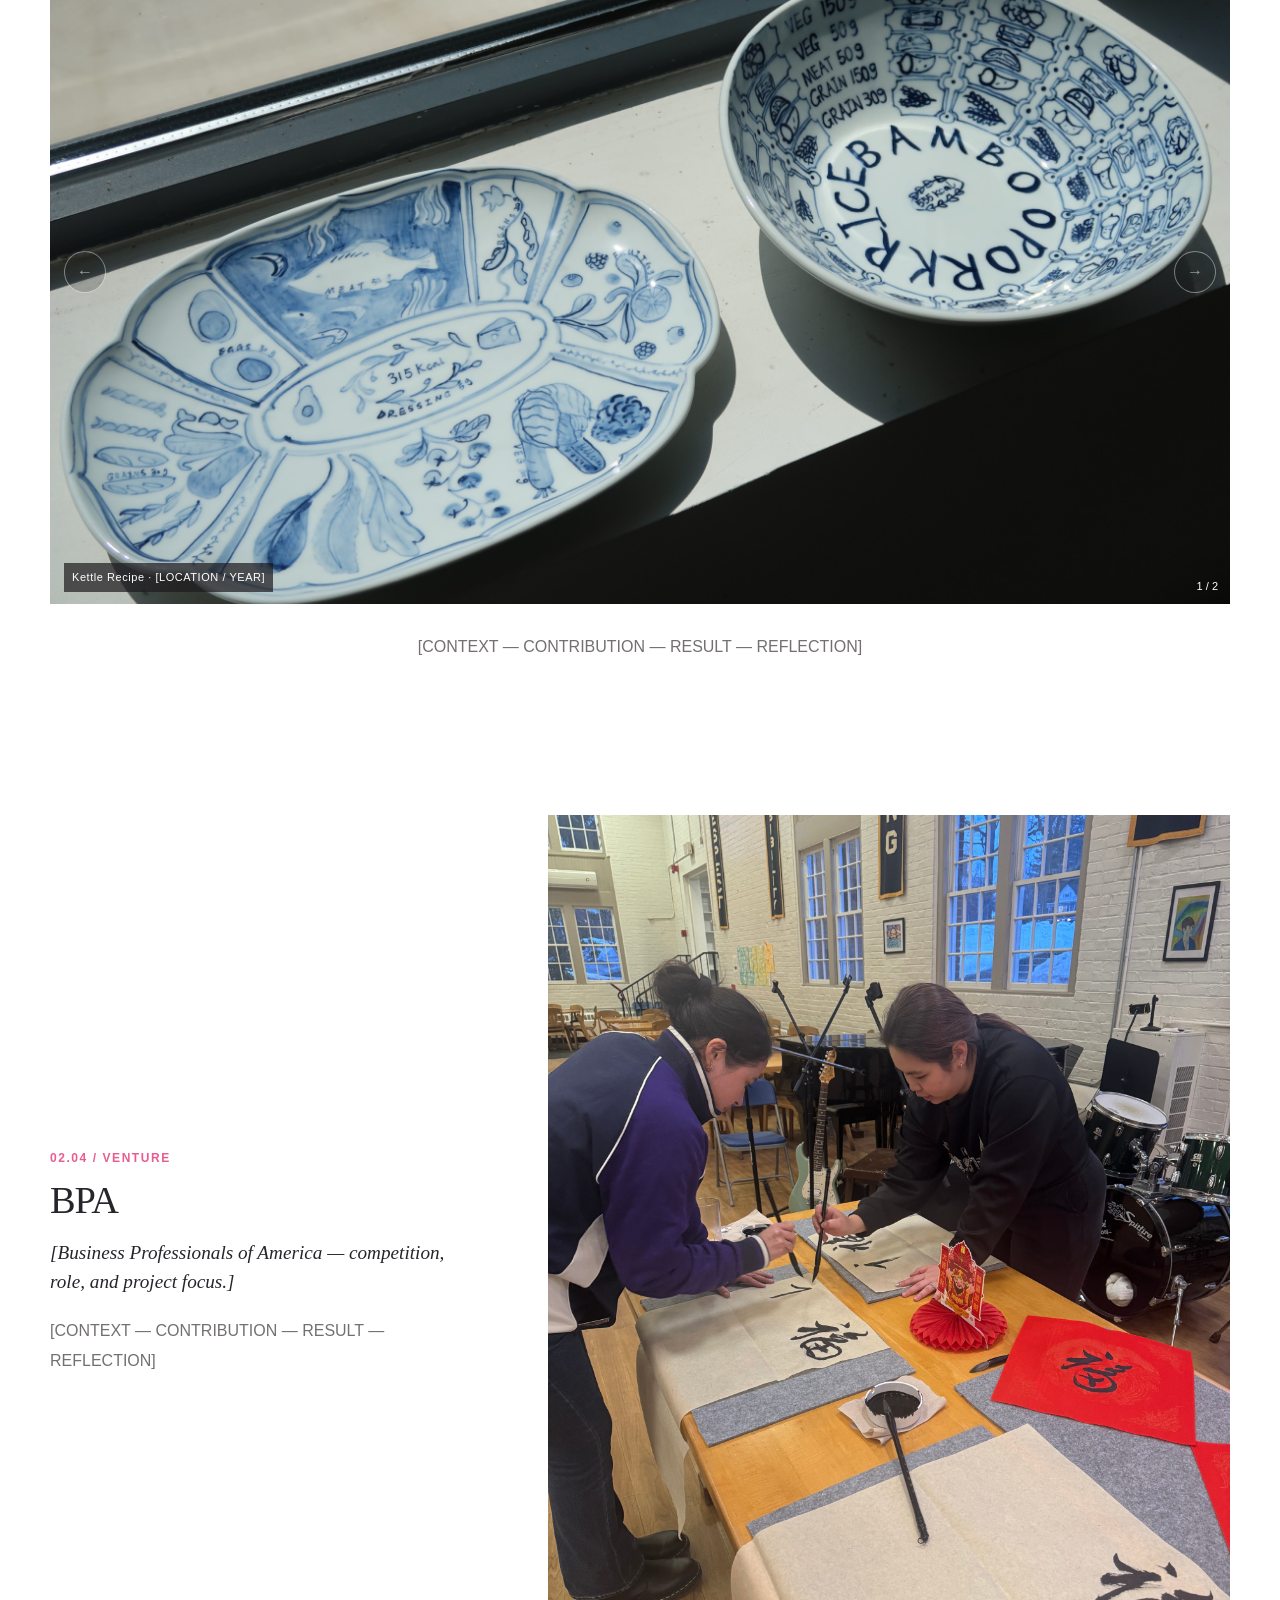
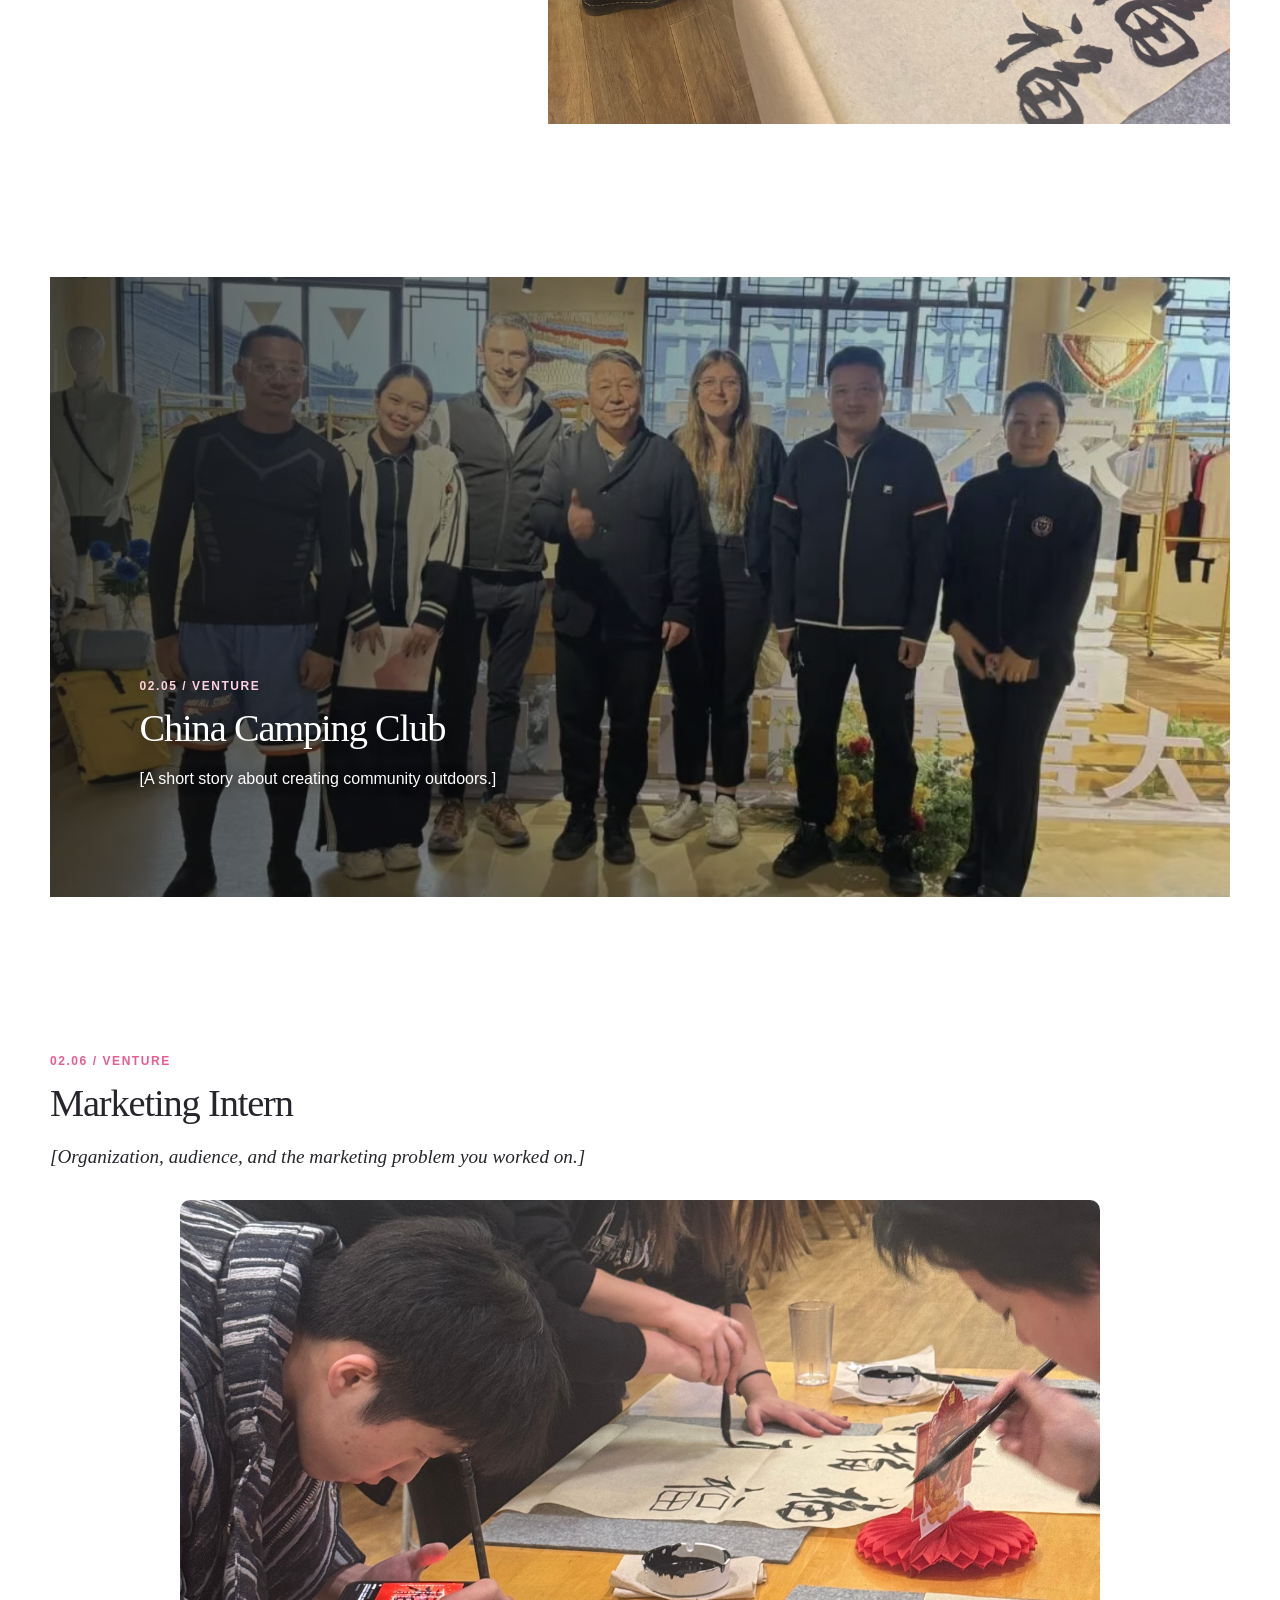
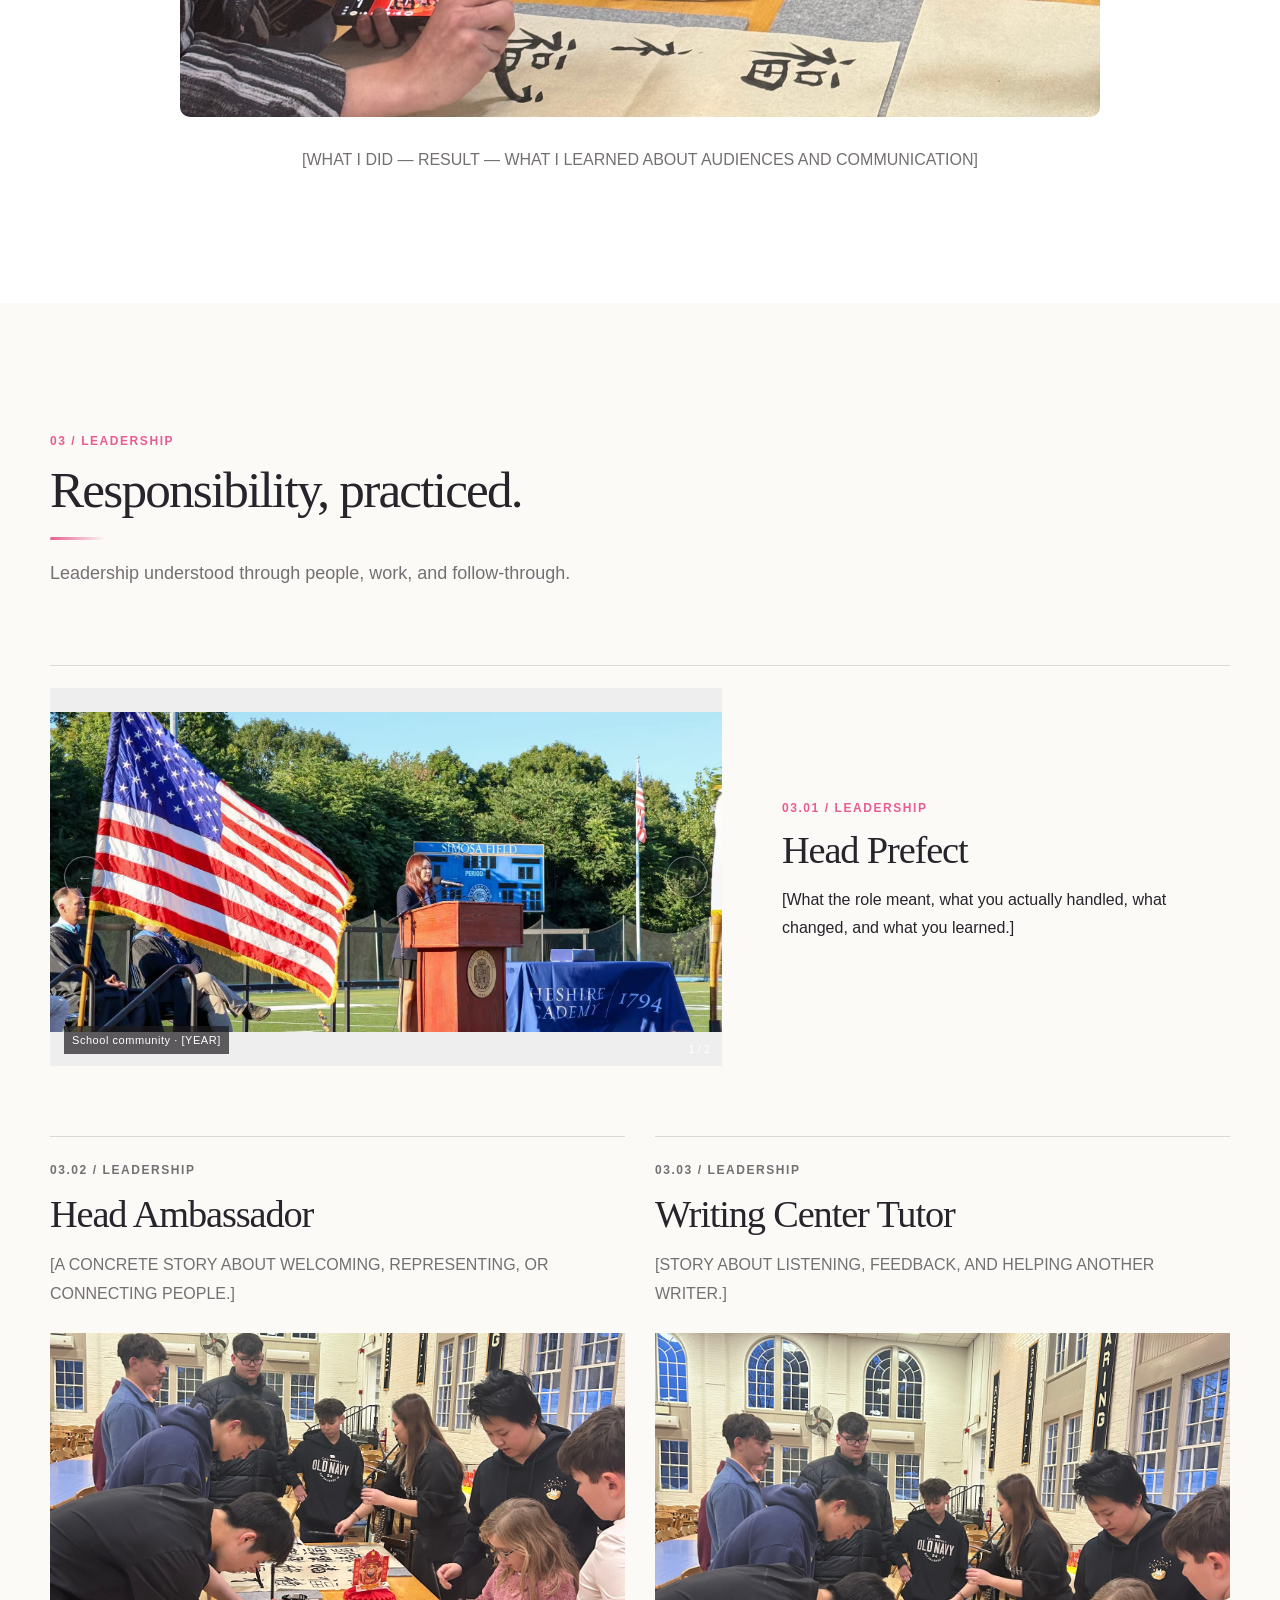
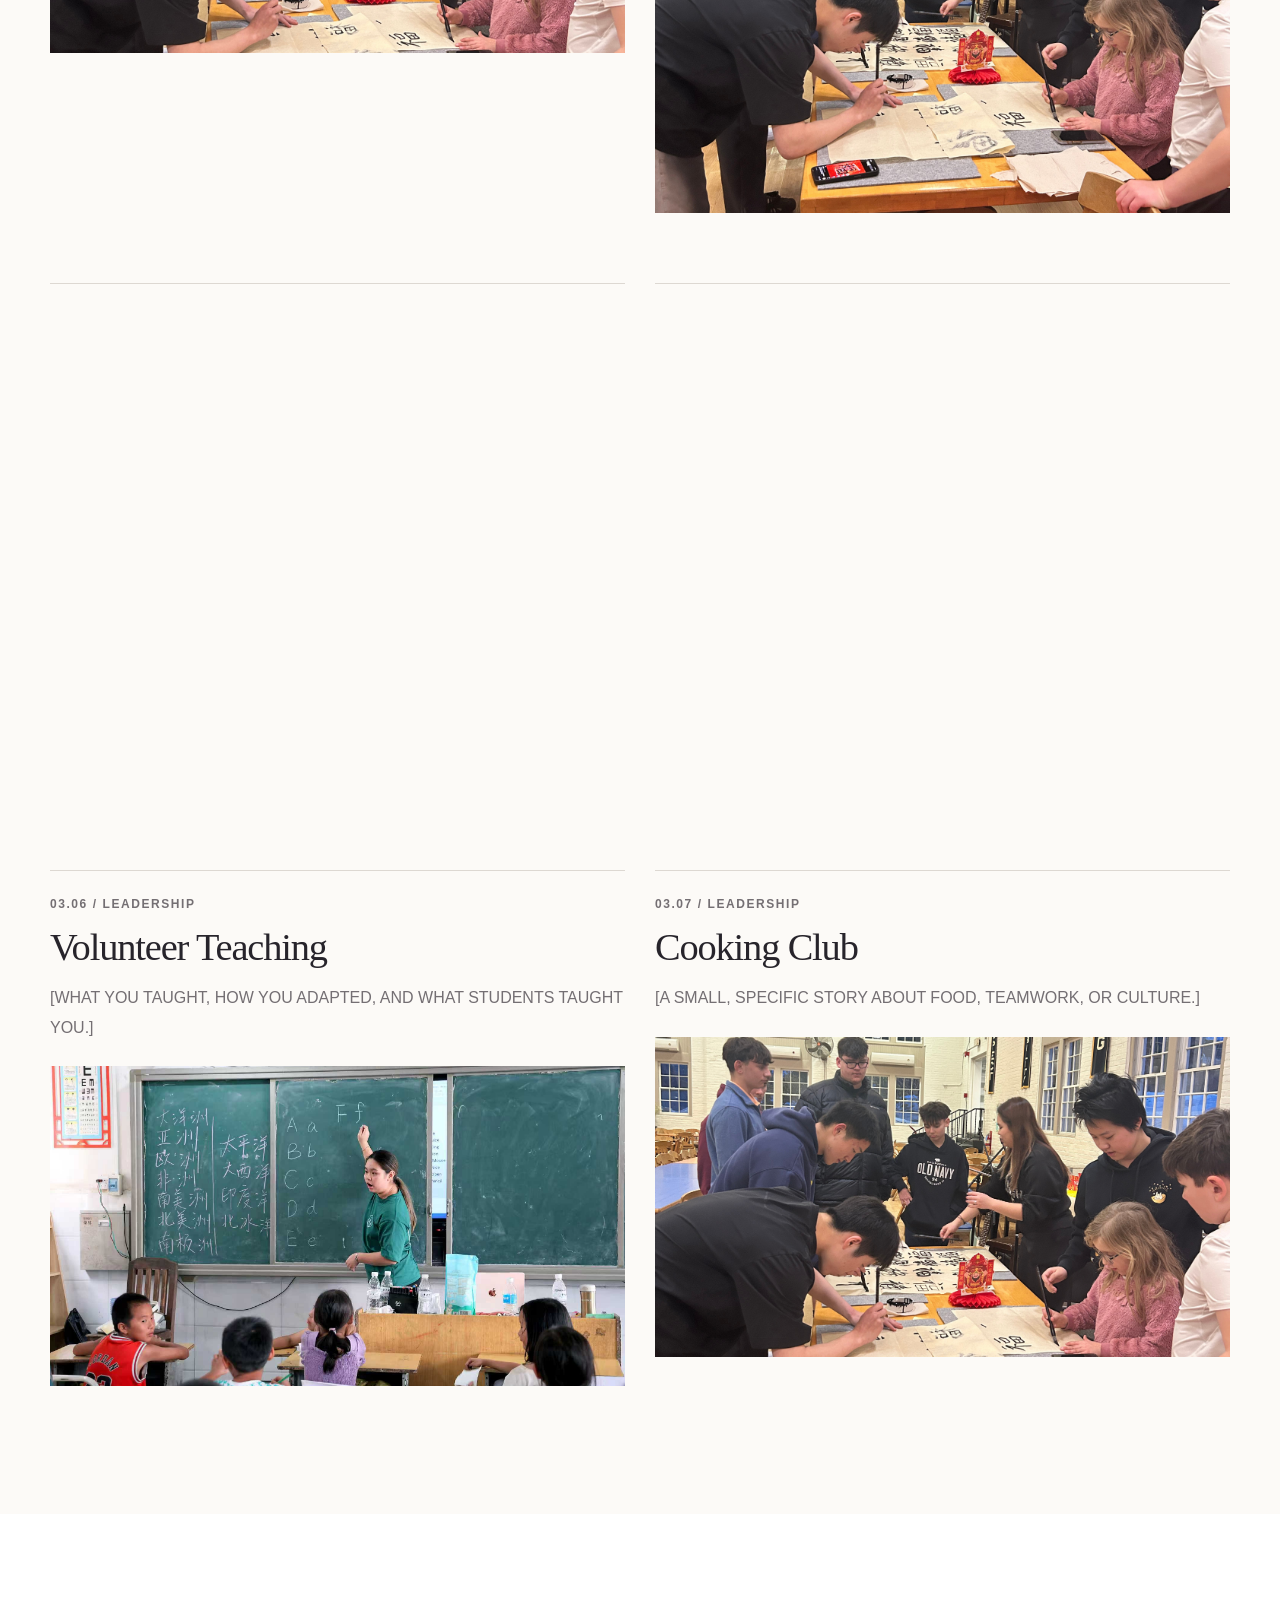
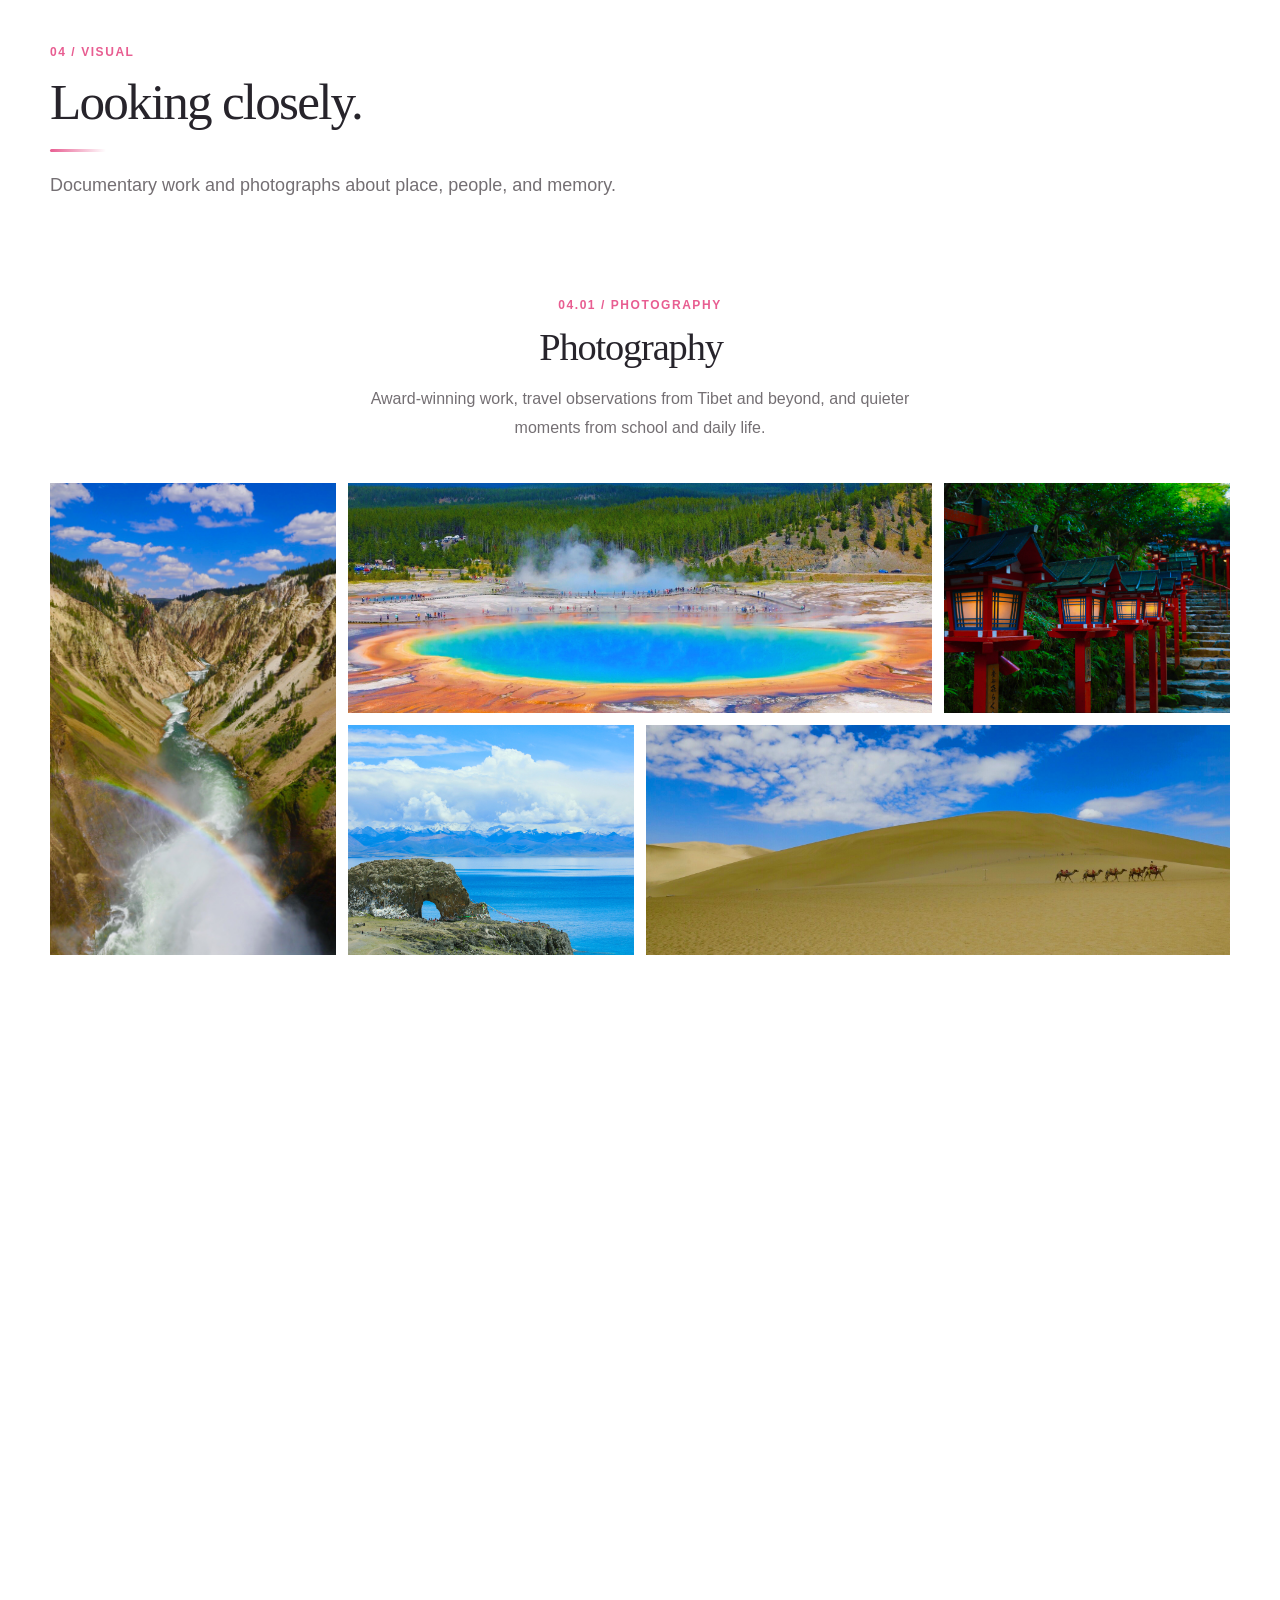
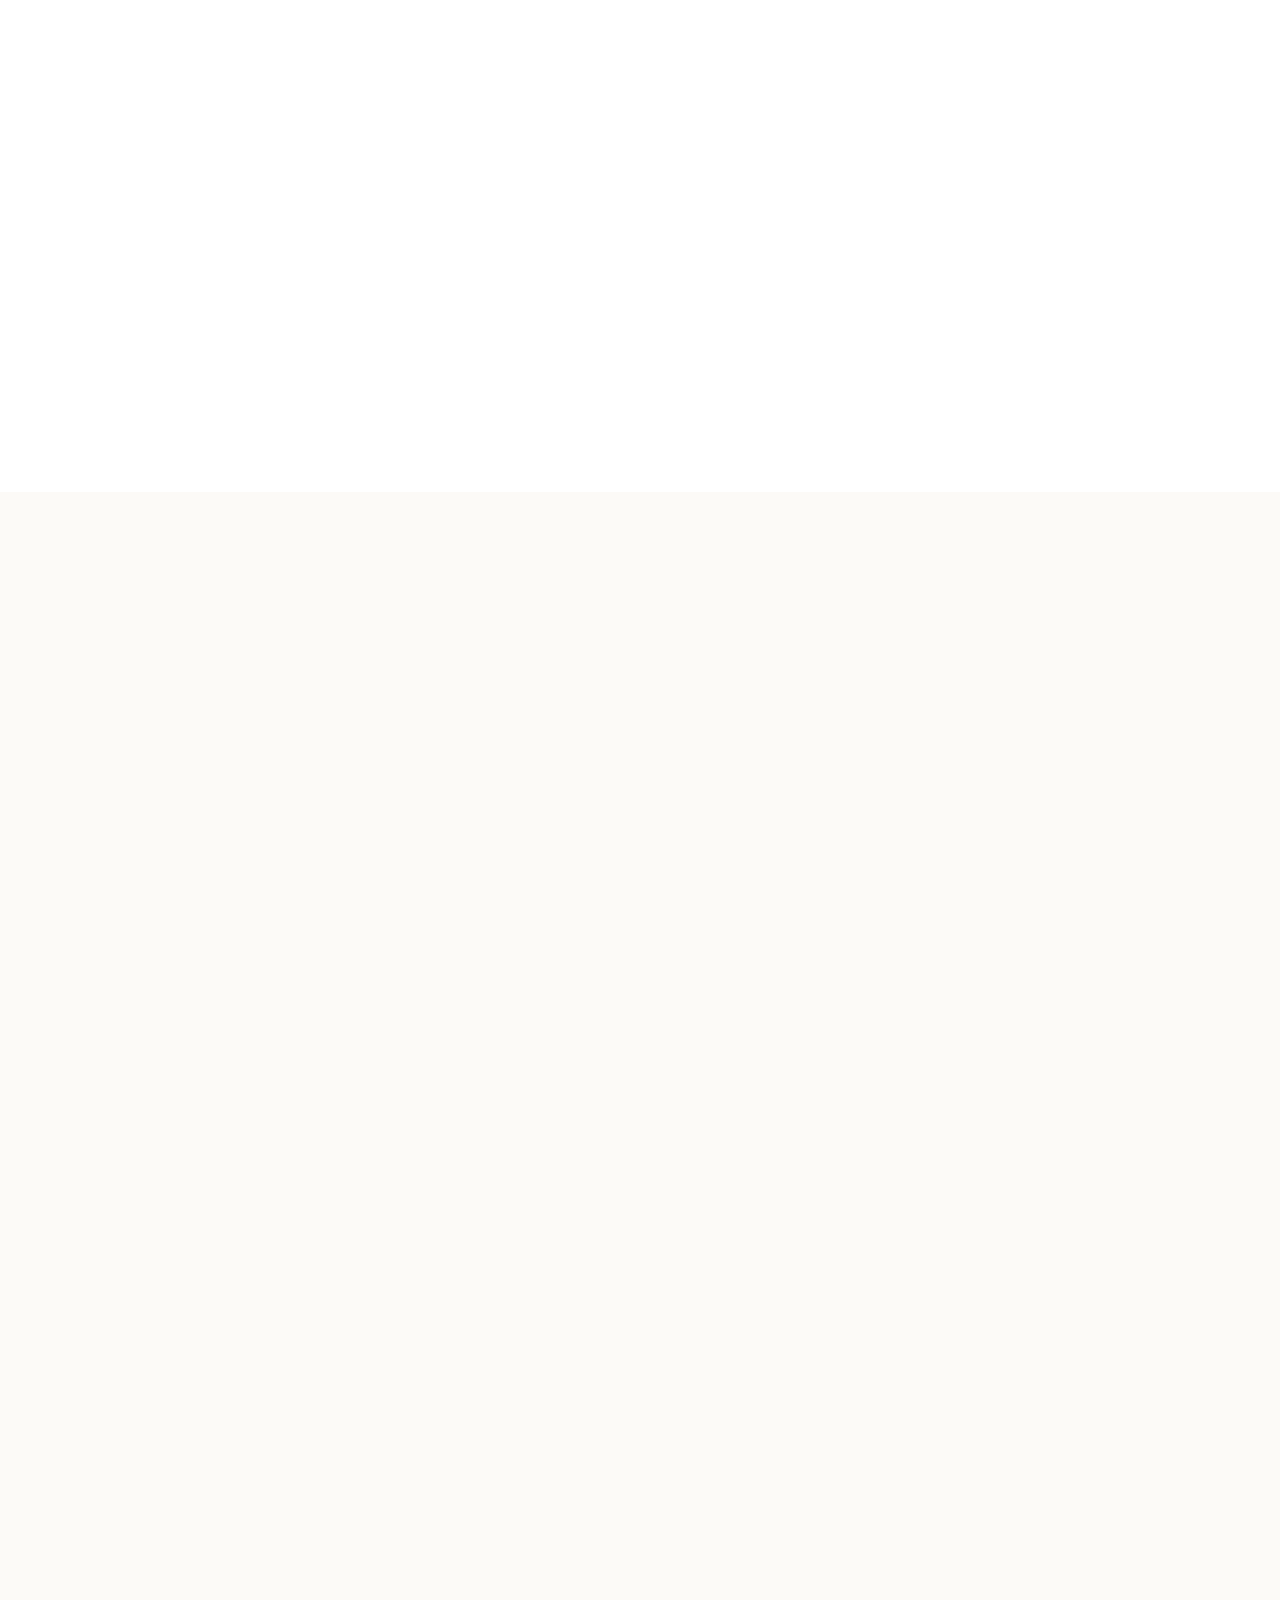
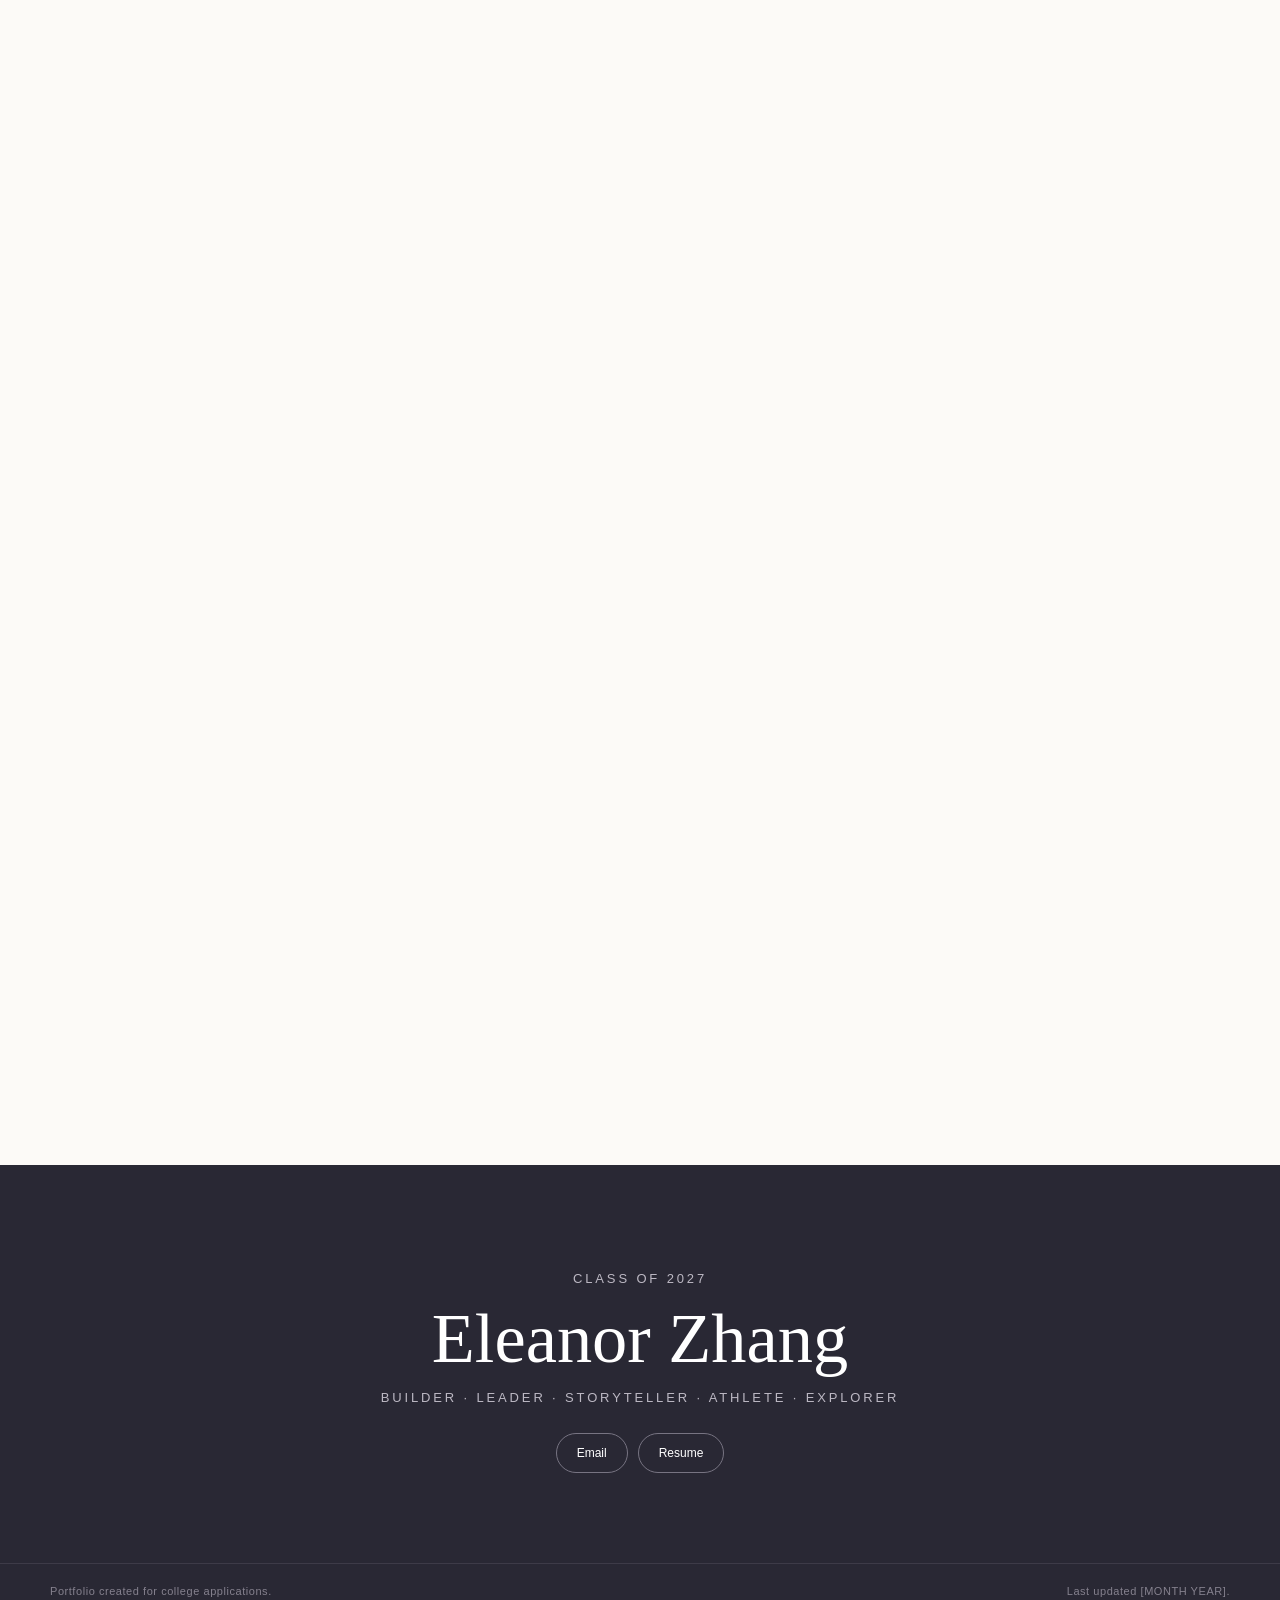
==== commit 253bcdb3: "Refine media sizing and header wordmark" ====
--- a/index.html
+++ b/index.html
@@ -246,7 +246,7 @@
 					<img src="./assets/leadership/Calligraphy Club/Calligraphy Club1.jpg" alt="Head Ambassador duty" loading="lazy"></button>
 				</article>
 				<article id="assistance-coach" class="lead-story reveal-group">
-					<p class="sub-label">03.05 / Leadership</p><h3>Assistance Coach</h3><p>[TEAM, RESPONSIBILITIES, AND HOW YOU SUPPORTED OTHERS' DEVELOPMENT.]</p><button class="zoom placeholder-image" type="button"><img src="./assets/sports/fgure skating/de9b5276e5a171a395276d2f3bd22322.jpg" alt="Assistance Coach training session" loading="lazy"></button>
+					<p class="sub-label">03.05 / Leadership</p><h3>Assistance Coach</h3><p>[TEAM, RESPONSIBILITIES, AND HOW YOU SUPPORTED OTHERS' DEVELOPMENT.]</p><button class="zoom placeholder-image" type="button"><img src="./assets/sports/soccer/8609057e1944b80dc074584abcbfc604.jpg" alt="Assistance Coach training session" loading="lazy"></button>
 				</article>
 				<article id="volunteer-teaching" class="lead-story reveal-group">
 					<p class="sub-label">03.06 / Leadership</p>
--- a/style.css
+++ b/style.css
@@ -209,3 +209,39 @@
   min-height: 320px;
   object-fit: cover;
 }
+
+/* The full name needs a stable flex basis so the navigation cannot squeeze it. */
+.site-header > .wordmark {
+  flex: 0 0 84px;
+  width: 84px;
+  min-width: 84px;
+  max-width: 84px;
+  padding: 0 10px;
+  overflow: visible;
+  text-overflow: clip;
+}
+
+/* Marketing imagery is editorial support, not a full-bleed hero. */
+#marketing-intern > .placeholder-image {
+  width: min(100%, 920px);
+  height: auto;
+  min-height: 0;
+  aspect-ratio: 16 / 9;
+  margin: 28px auto 0;
+  border-radius: 10px;
+}
+
+#marketing-intern > .placeholder-image img {
+  min-height: 0;
+  aspect-ratio: 16 / 9;
+  object-fit: cover;
+}
+
+@media (max-width: 767px) {
+  .site-header > .wordmark {
+    flex-basis: 78px;
+    width: 78px;
+    min-width: 78px;
+    max-width: 78px;
+  }
+}
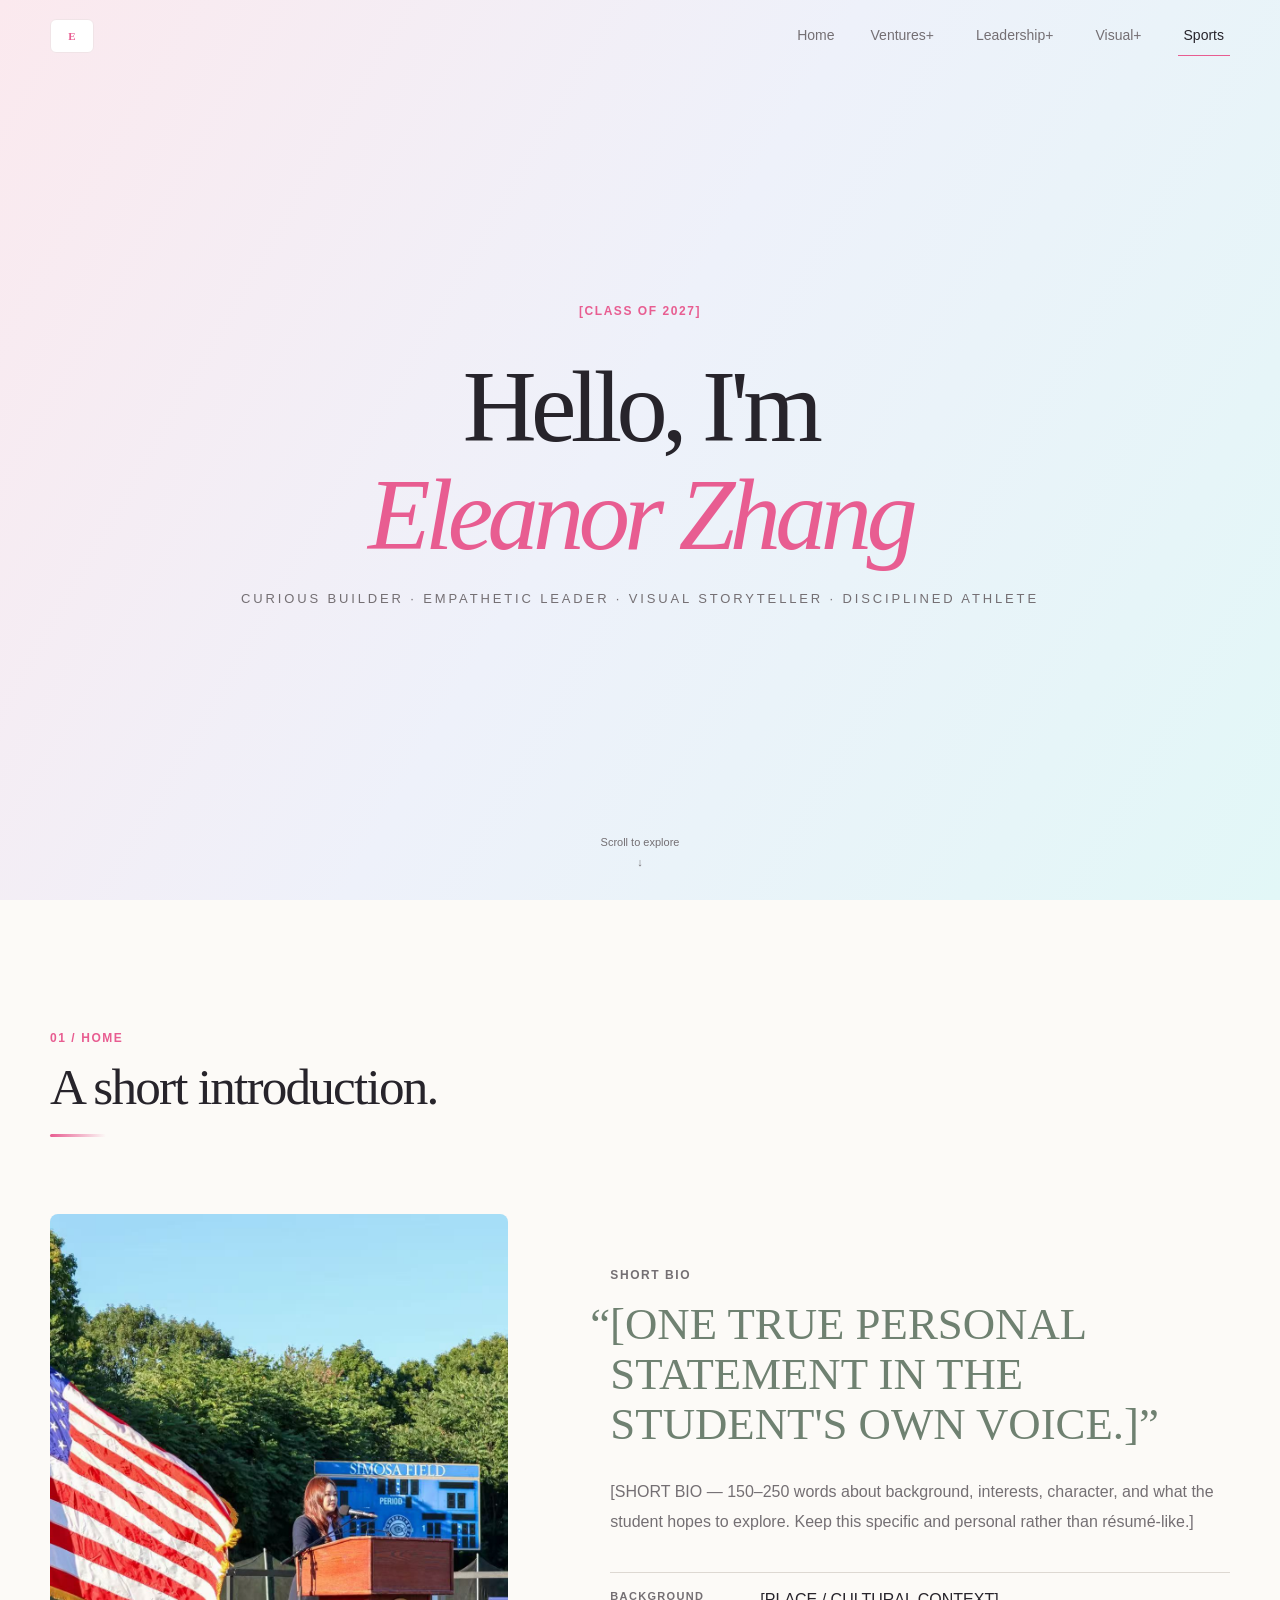
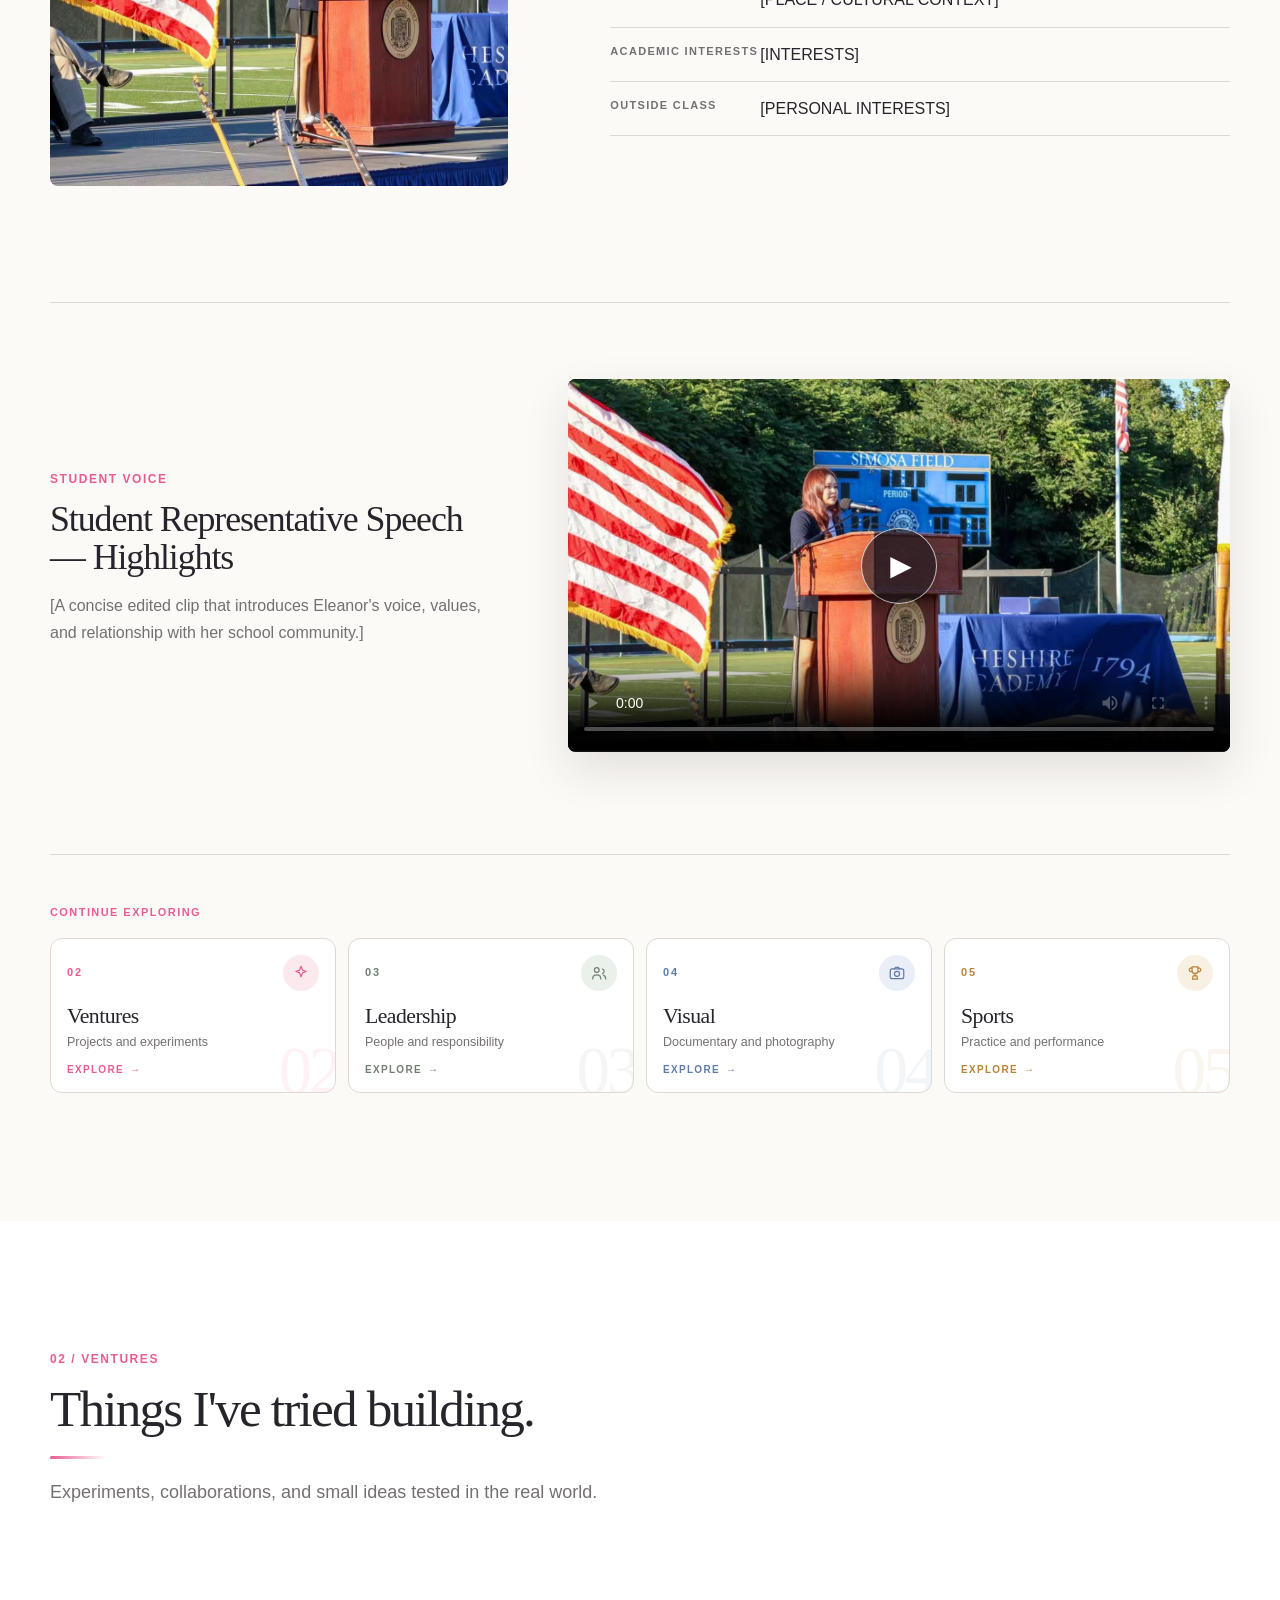
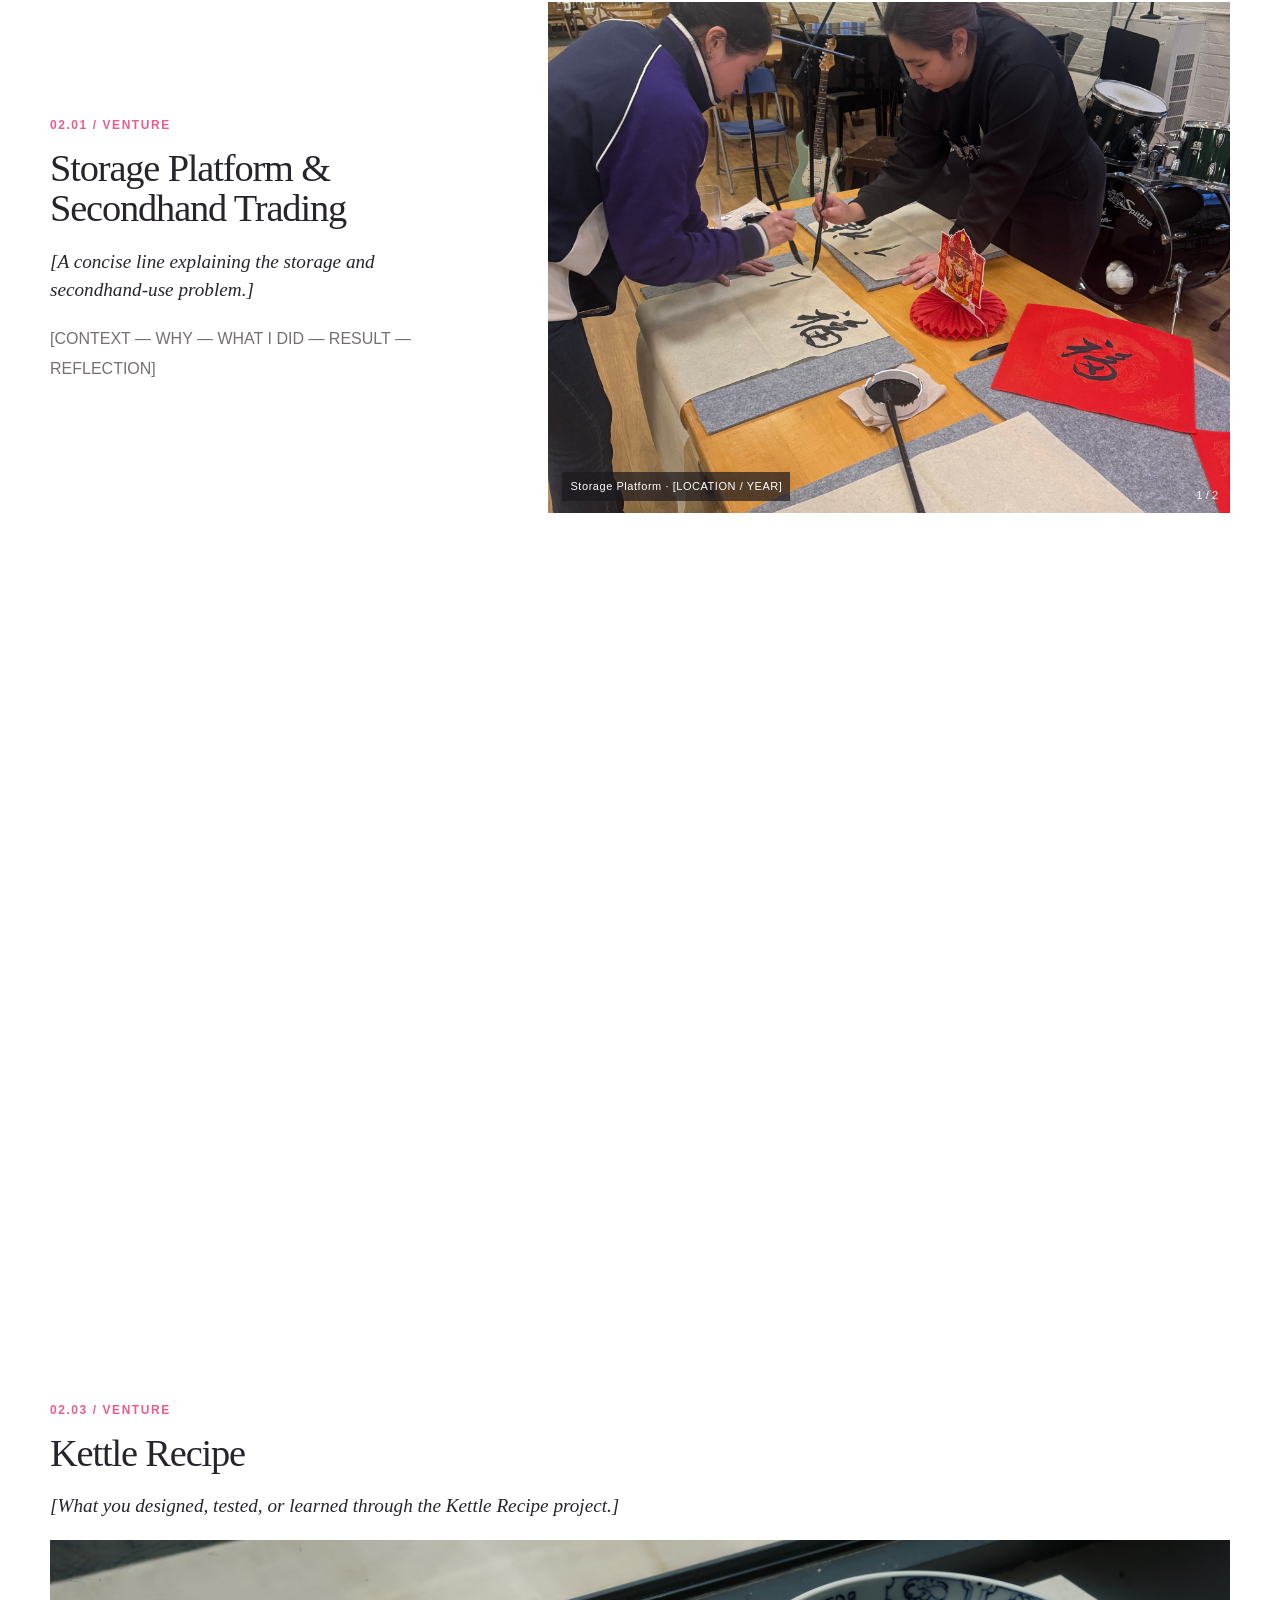
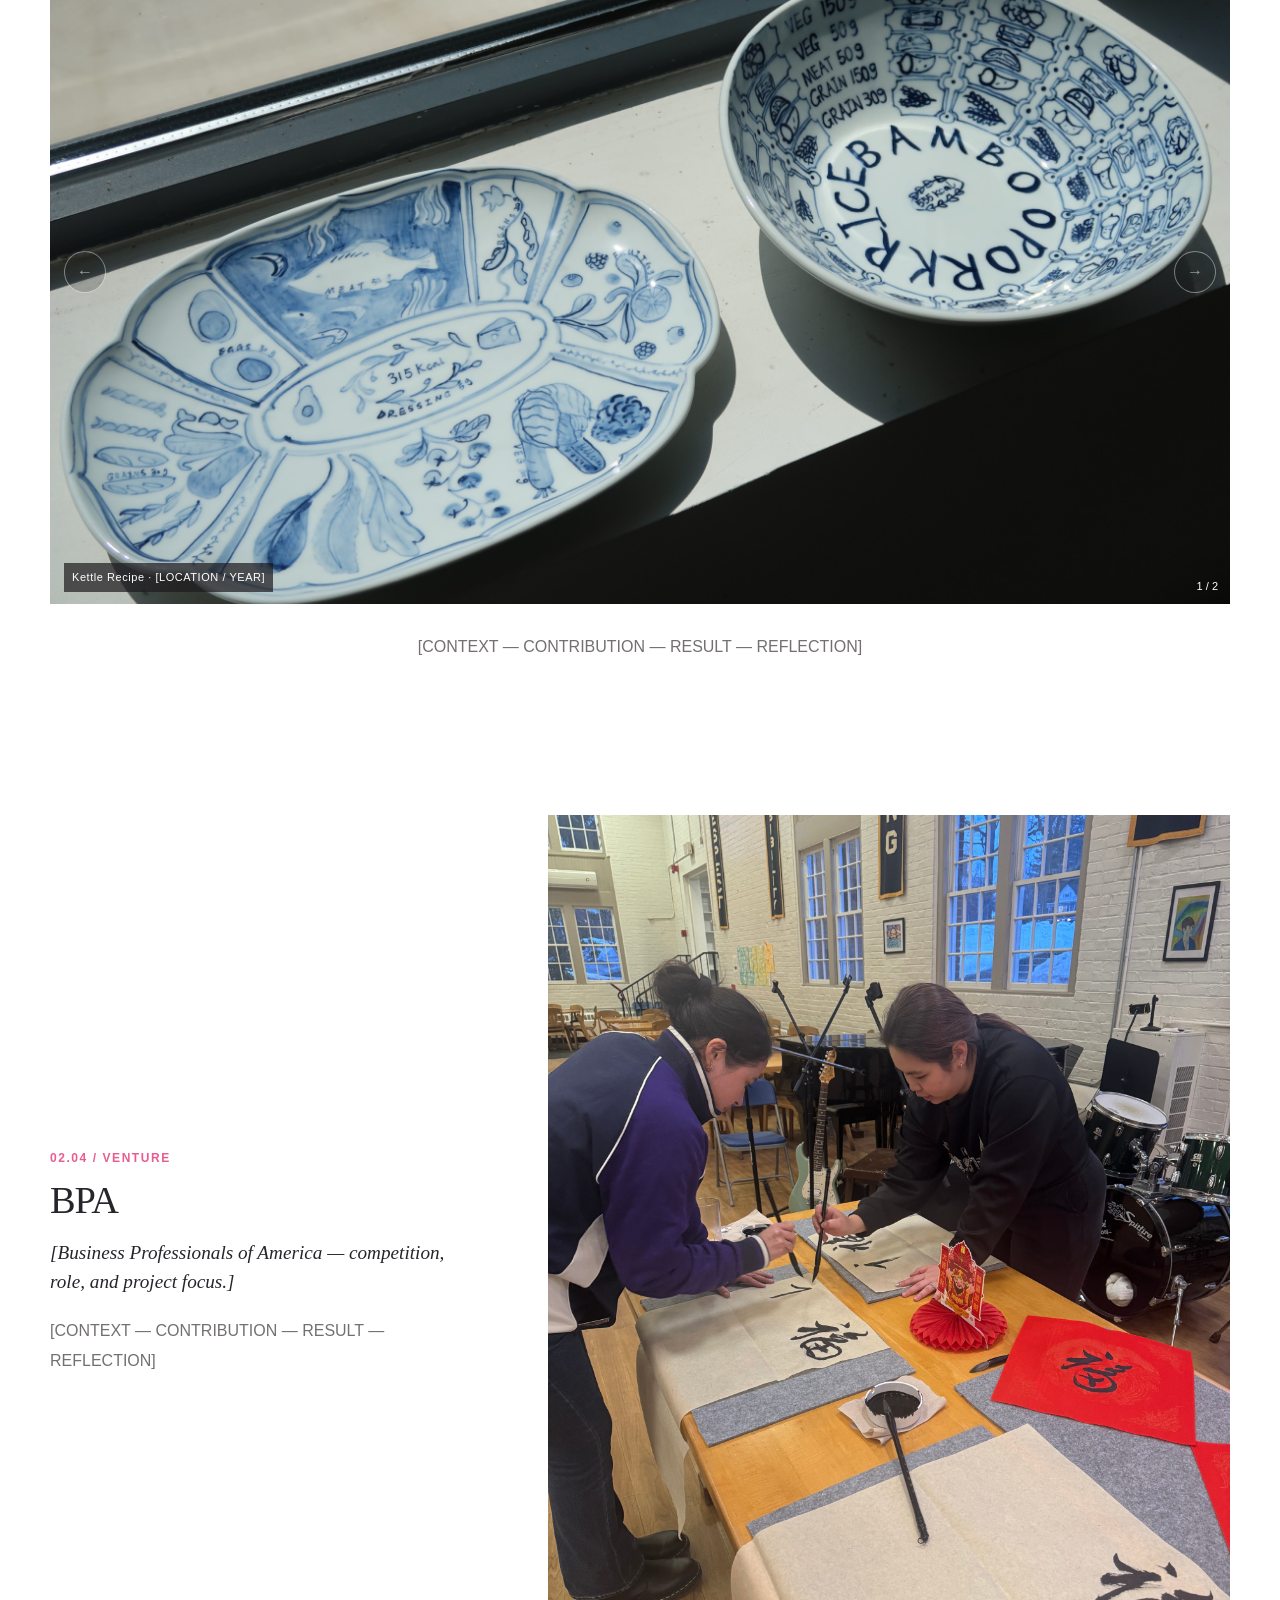
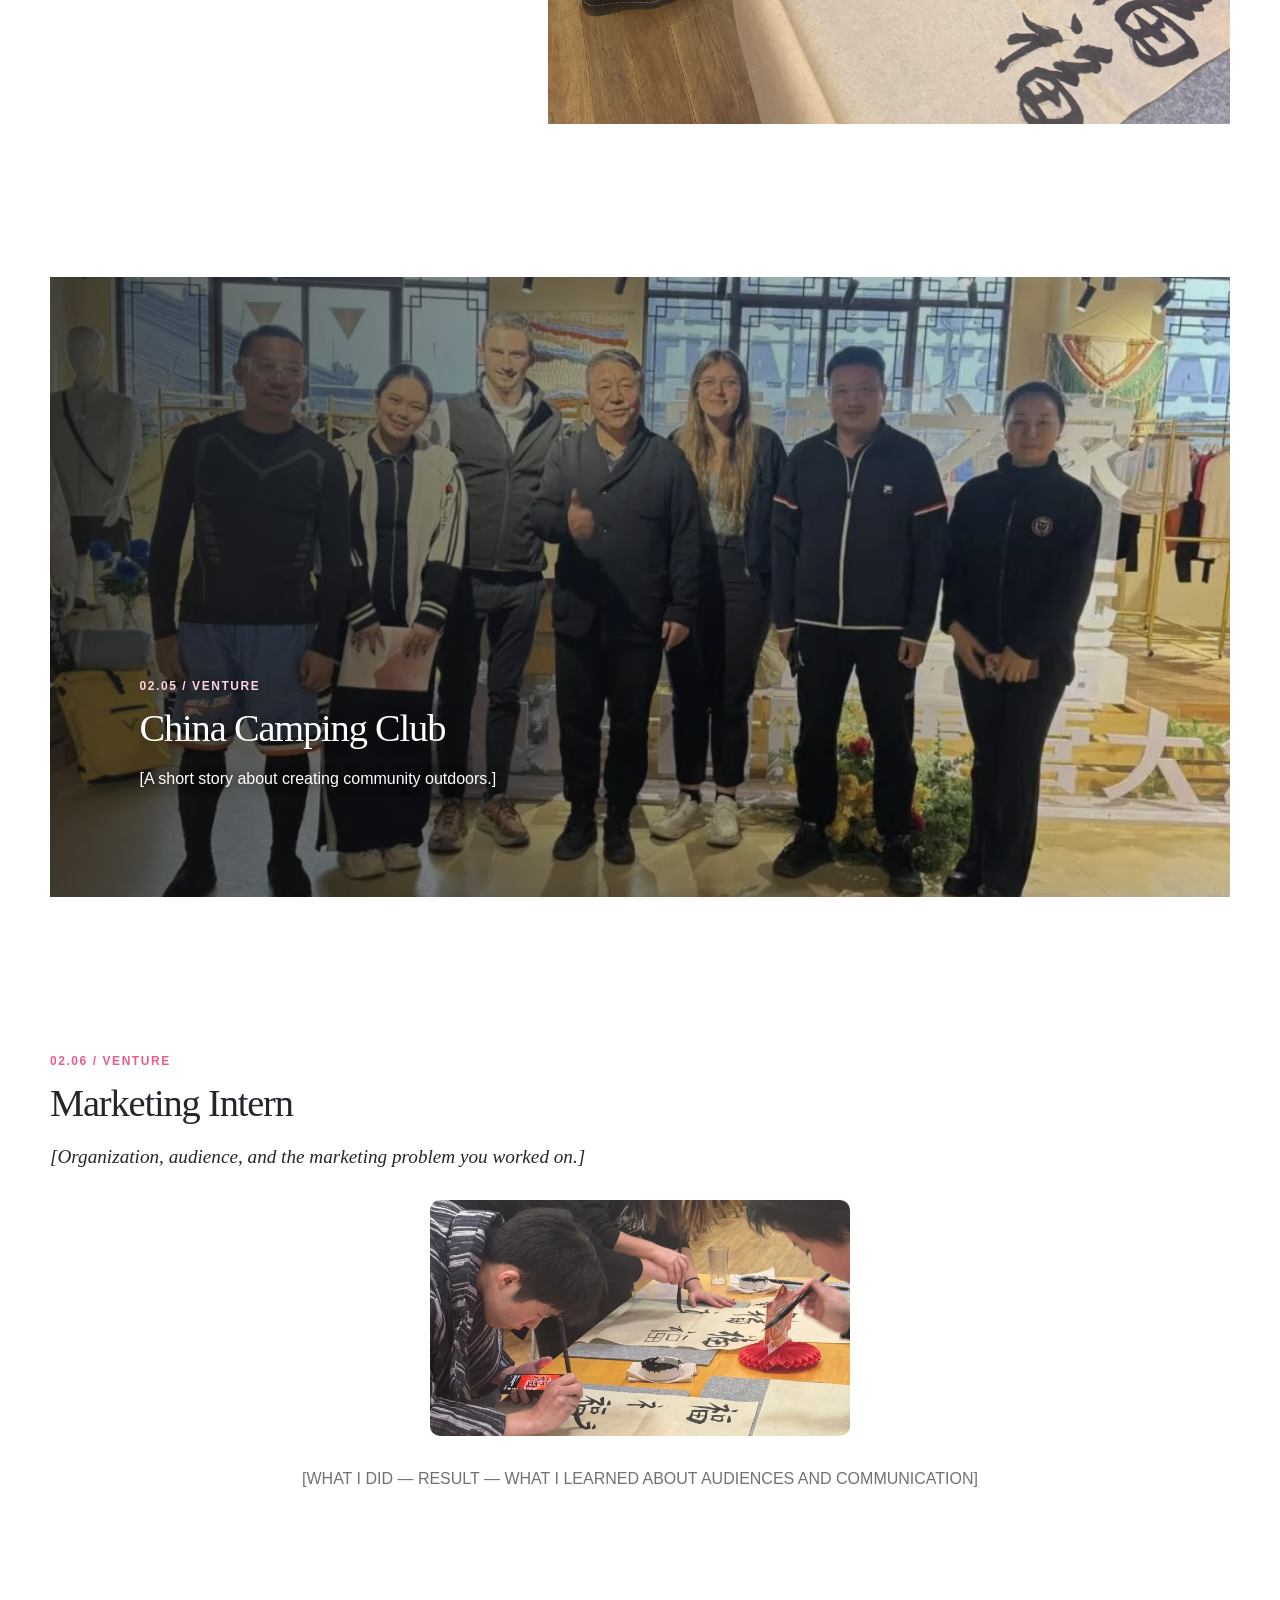
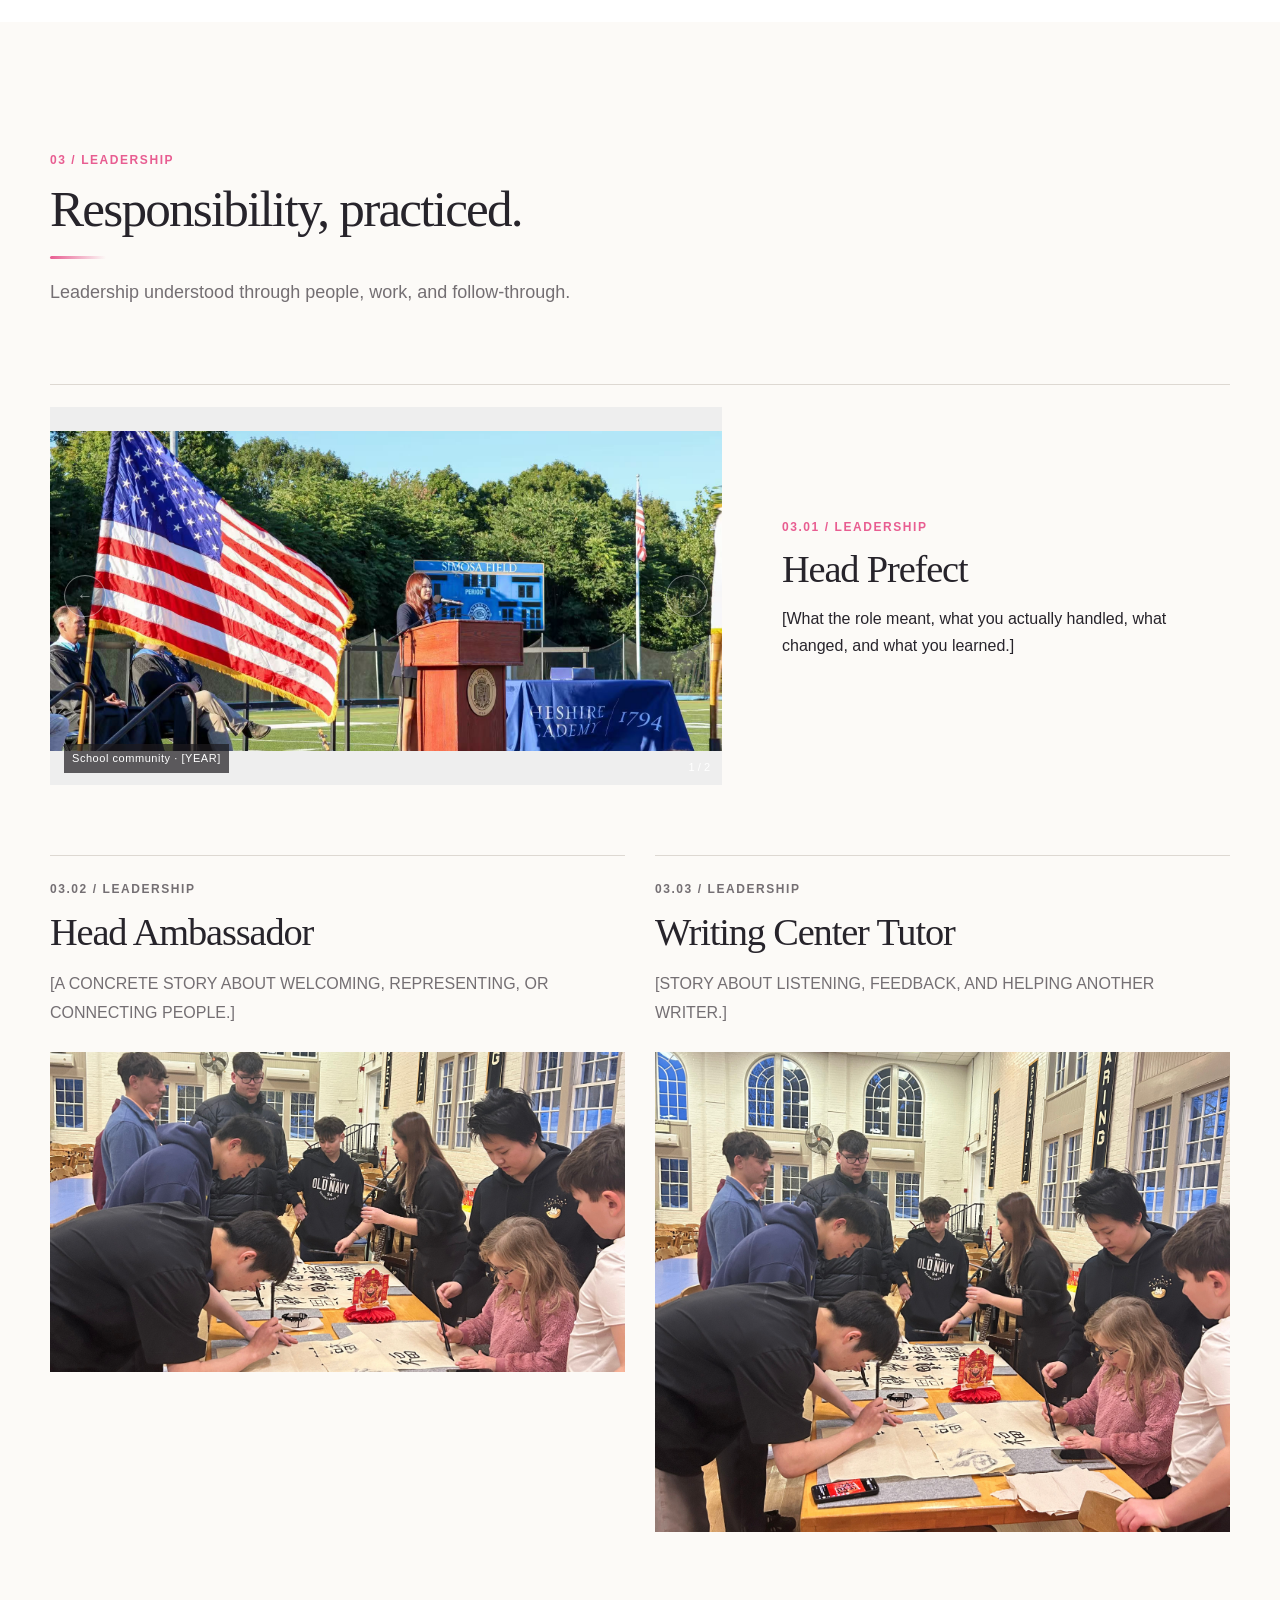
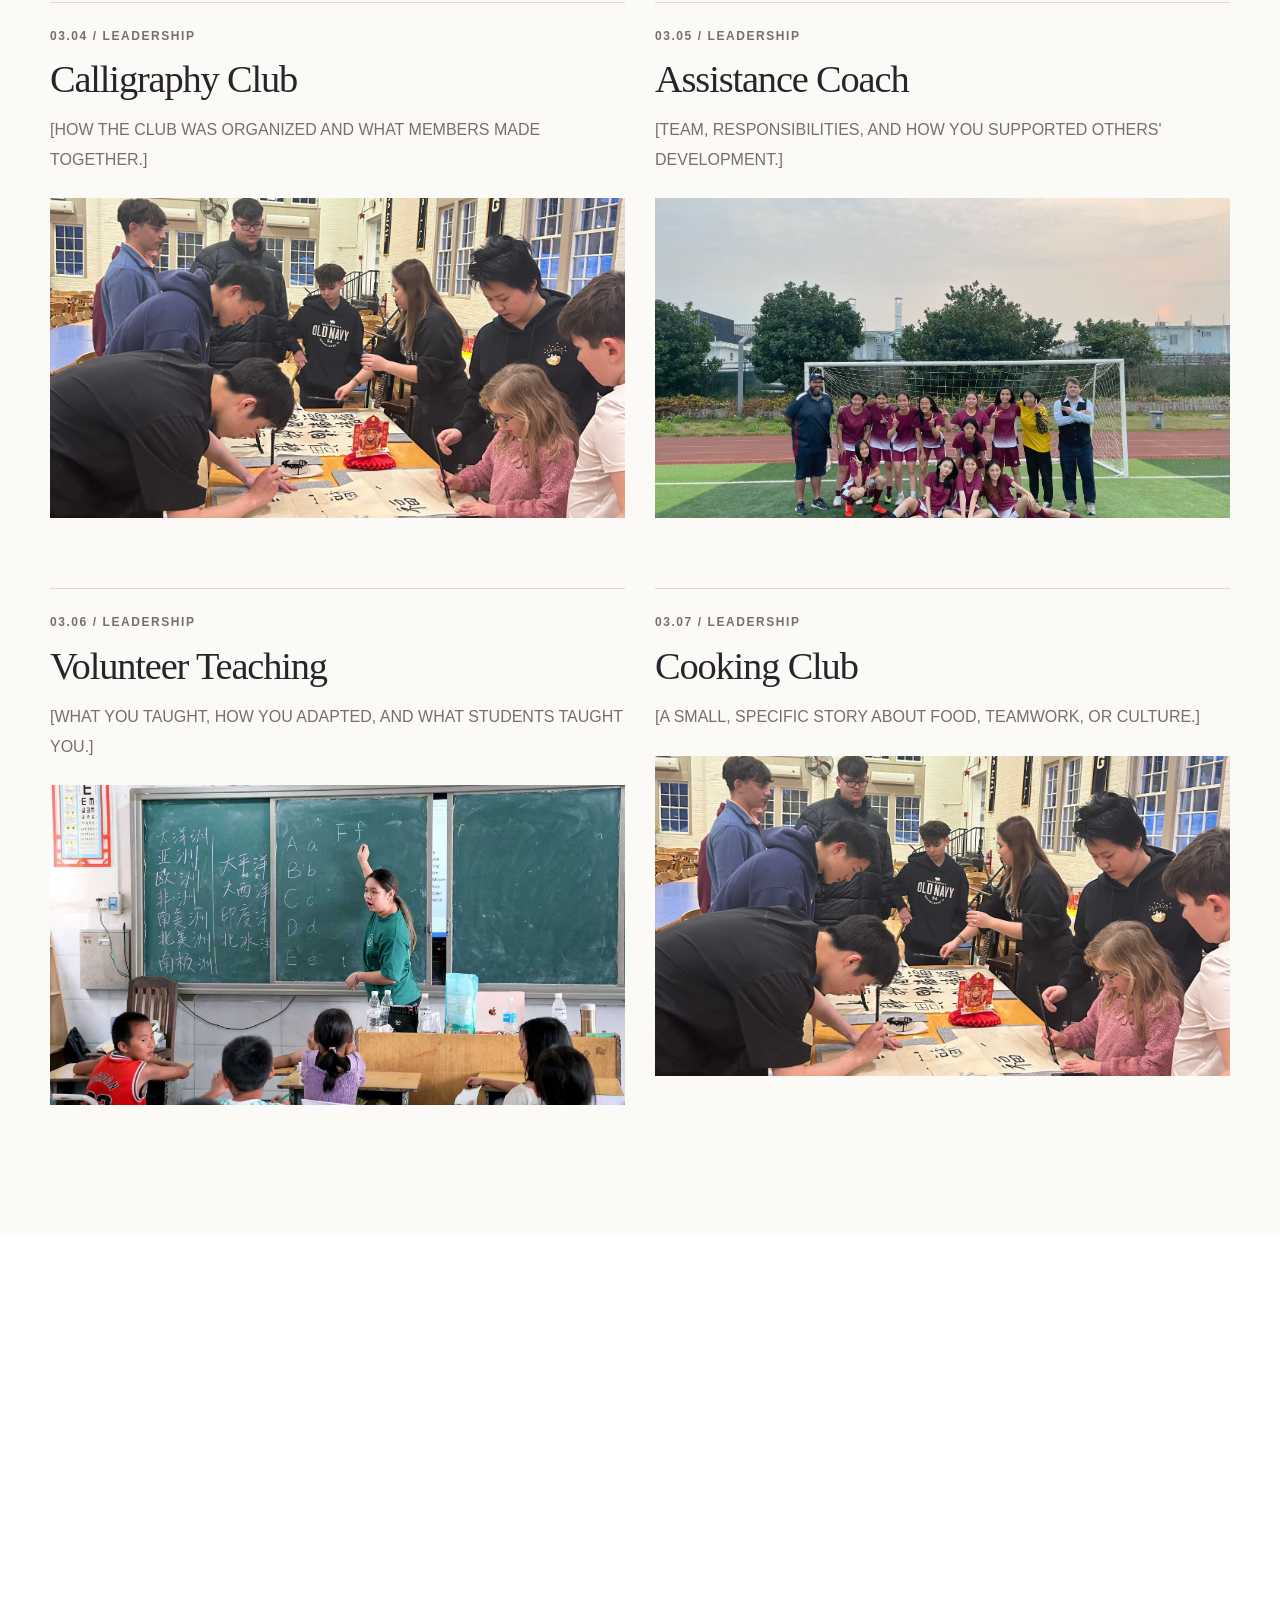
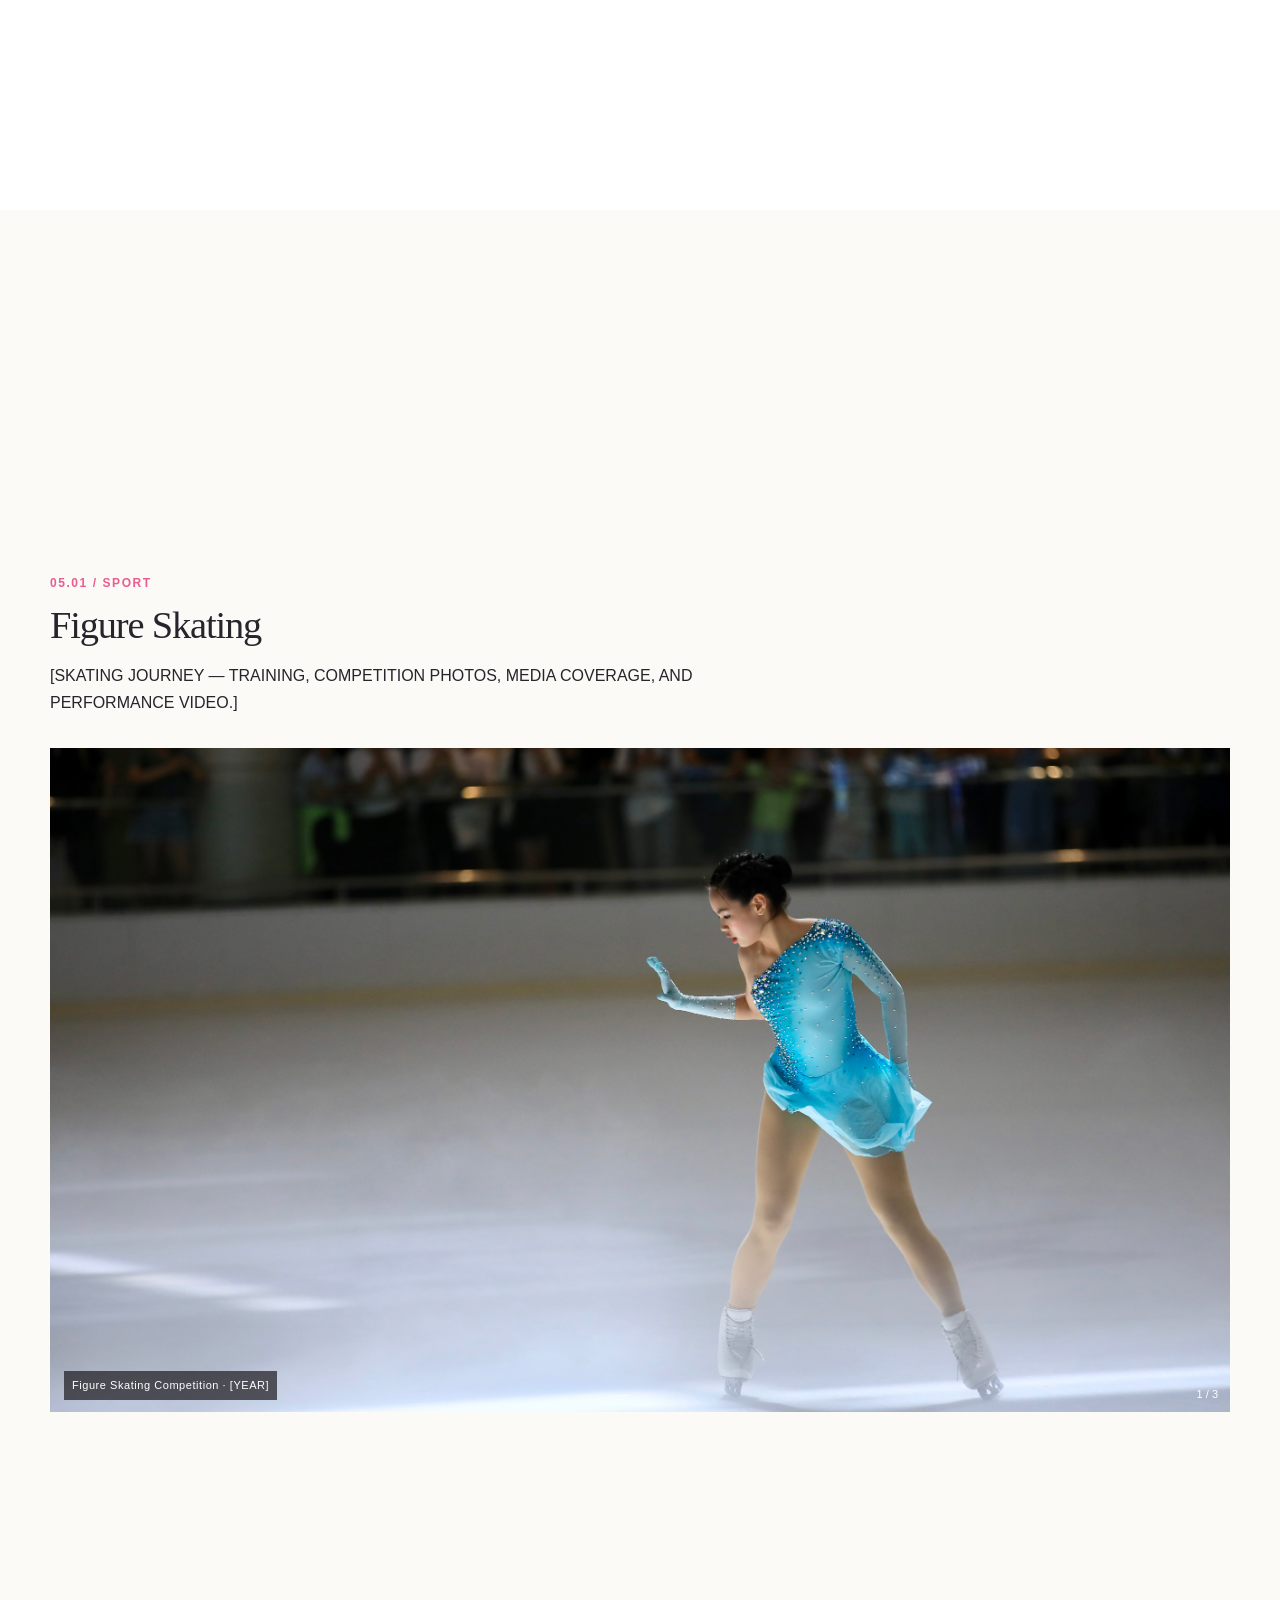
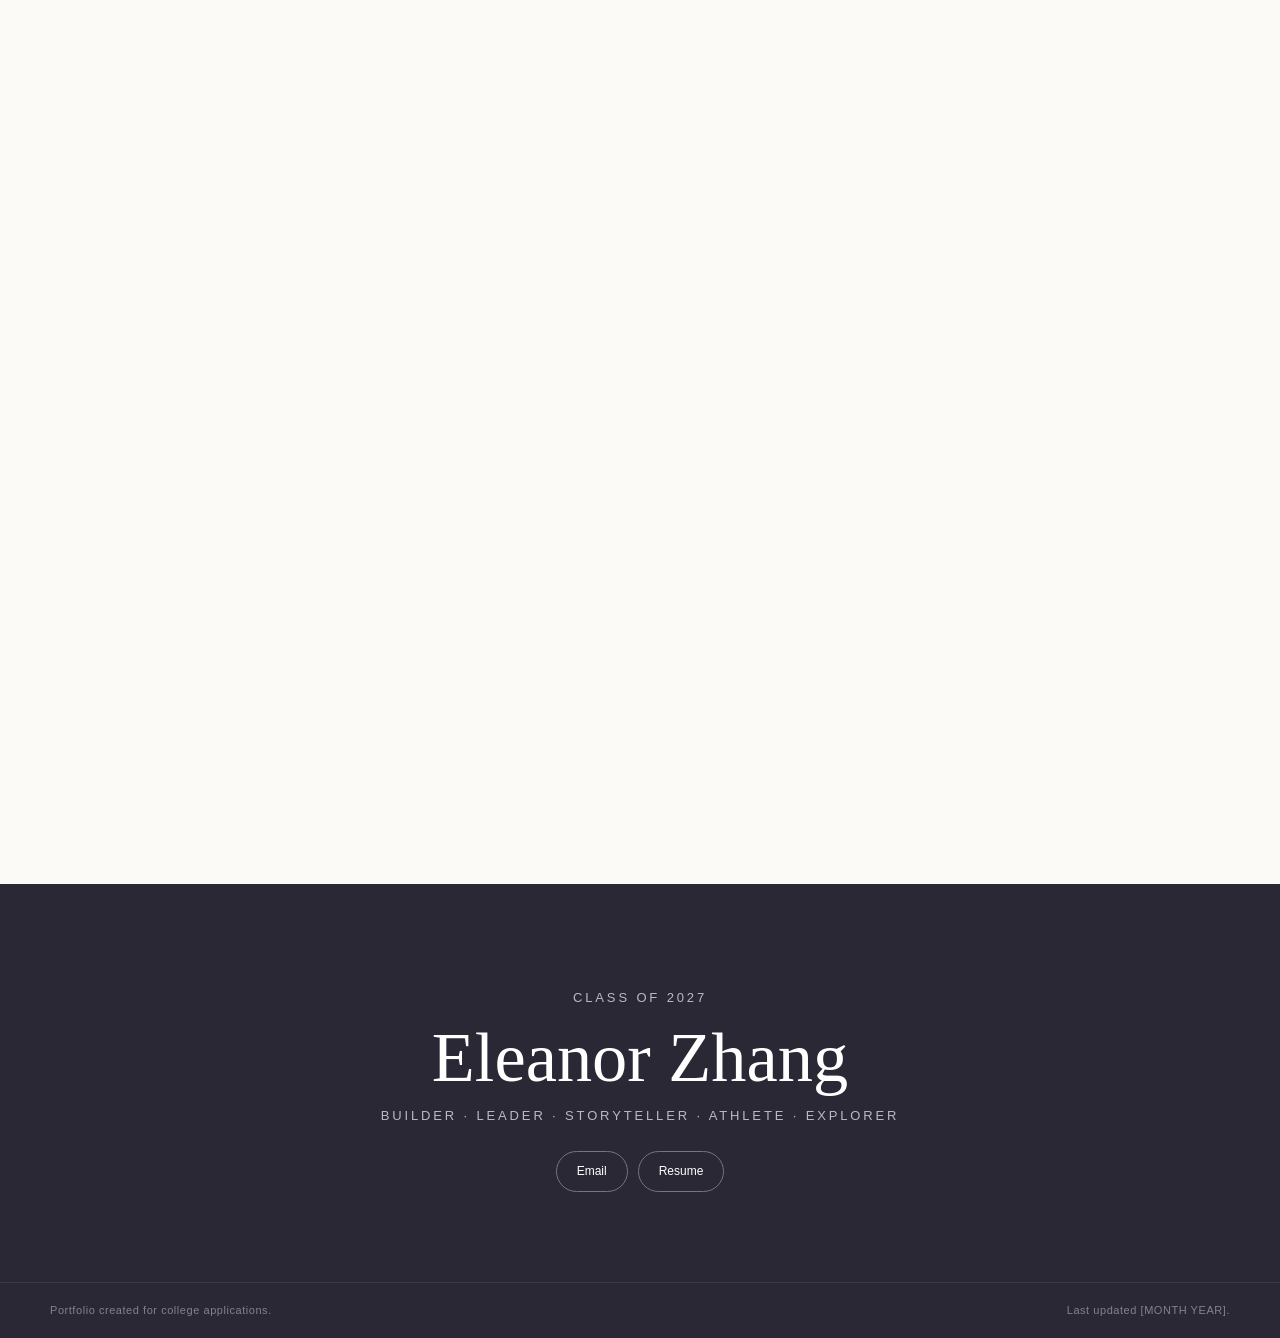
==== commit 3ddfd099: "Constrain branding and marketing media" ====
--- a/index.html
+++ b/index.html
@@ -14,7 +14,7 @@
 <body class="home-page">
 	<a class="skip-link" href="#home">Skip to content</a>
 	<header class="site-header" data-header>
-		<a class="wordmark" href="#hero" aria-label="Back to top">Eleanor</a>
+		<a class="wordmark" href="#hero" aria-label="Eleanor Zhang — back to top">E</a>
 		<button class="menu-toggle" type="button" aria-expanded="false" aria-controls="primary-nav"><span></span><span></span><span></span><span class="sr-only">Open menu</span></button>
 		<nav id="primary-nav" class="primary-nav" aria-label="Primary navigation">
 			<a class="nav-link" href="#home" data-section="home">Home</a>
--- a/style.css
+++ b/style.css
@@ -212,18 +212,19 @@
 
 /* The full name needs a stable flex basis so the navigation cannot squeeze it. */
 .site-header > .wordmark {
-  flex: 0 0 84px;
-  width: 84px;
-  min-width: 84px;
-  max-width: 84px;
-  padding: 0 10px;
-  overflow: visible;
+  flex: 0 0 44px;
+  width: 44px;
+  min-width: 44px;
+  max-width: 44px;
+  padding: 0;
+  overflow: hidden;
   text-overflow: clip;
 }
 
 /* Marketing imagery is editorial support, not a full-bleed hero. */
 #marketing-intern > .placeholder-image {
-  width: min(100%, 920px);
+  width: 42%;
+  max-width: 420px;
   height: auto;
   min-height: 0;
   aspect-ratio: 16 / 9;
@@ -239,9 +240,13 @@
 
 @media (max-width: 767px) {
   .site-header > .wordmark {
-    flex-basis: 78px;
-    width: 78px;
-    min-width: 78px;
-    max-width: 78px;
+    flex-basis: 44px;
+    width: 44px;
+    min-width: 44px;
+    max-width: 44px;
   }
-}
+
+  #marketing-intern > .placeholder-image {
+    width: 100%;
+  }
+}
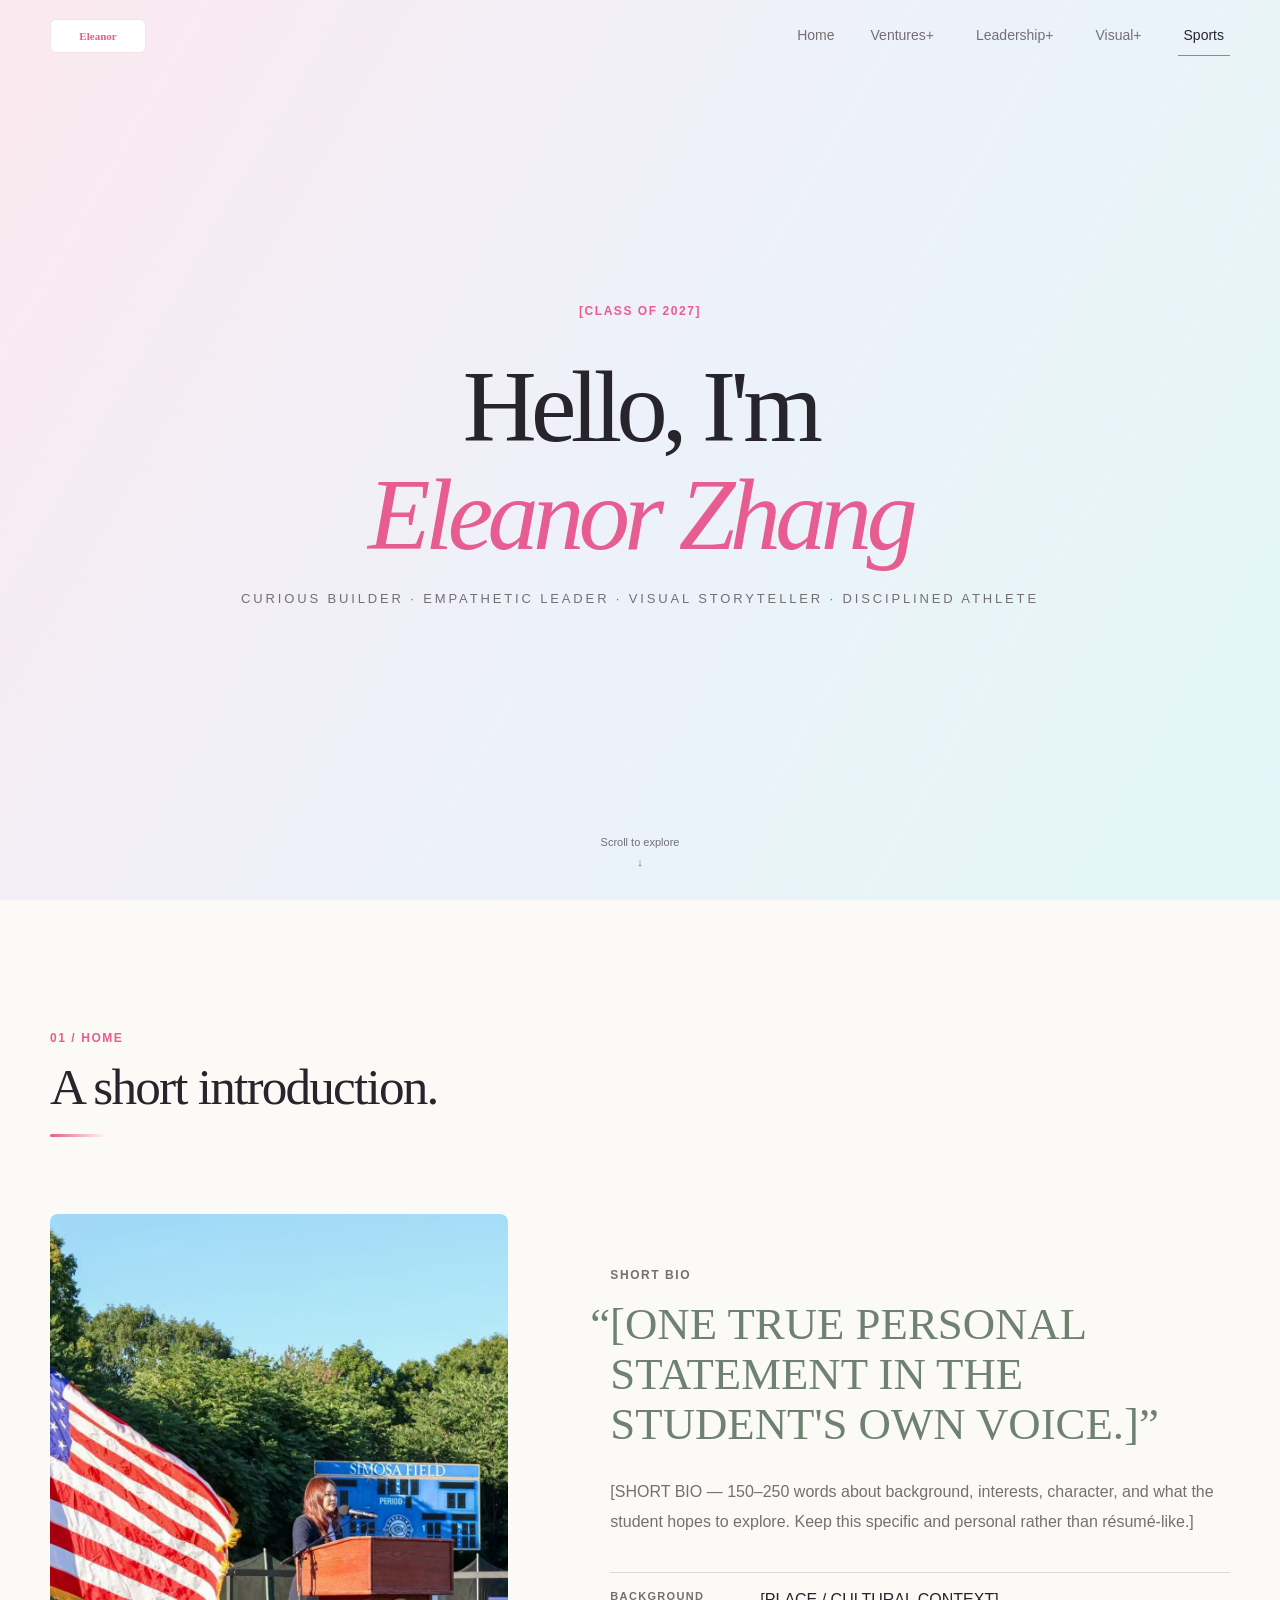
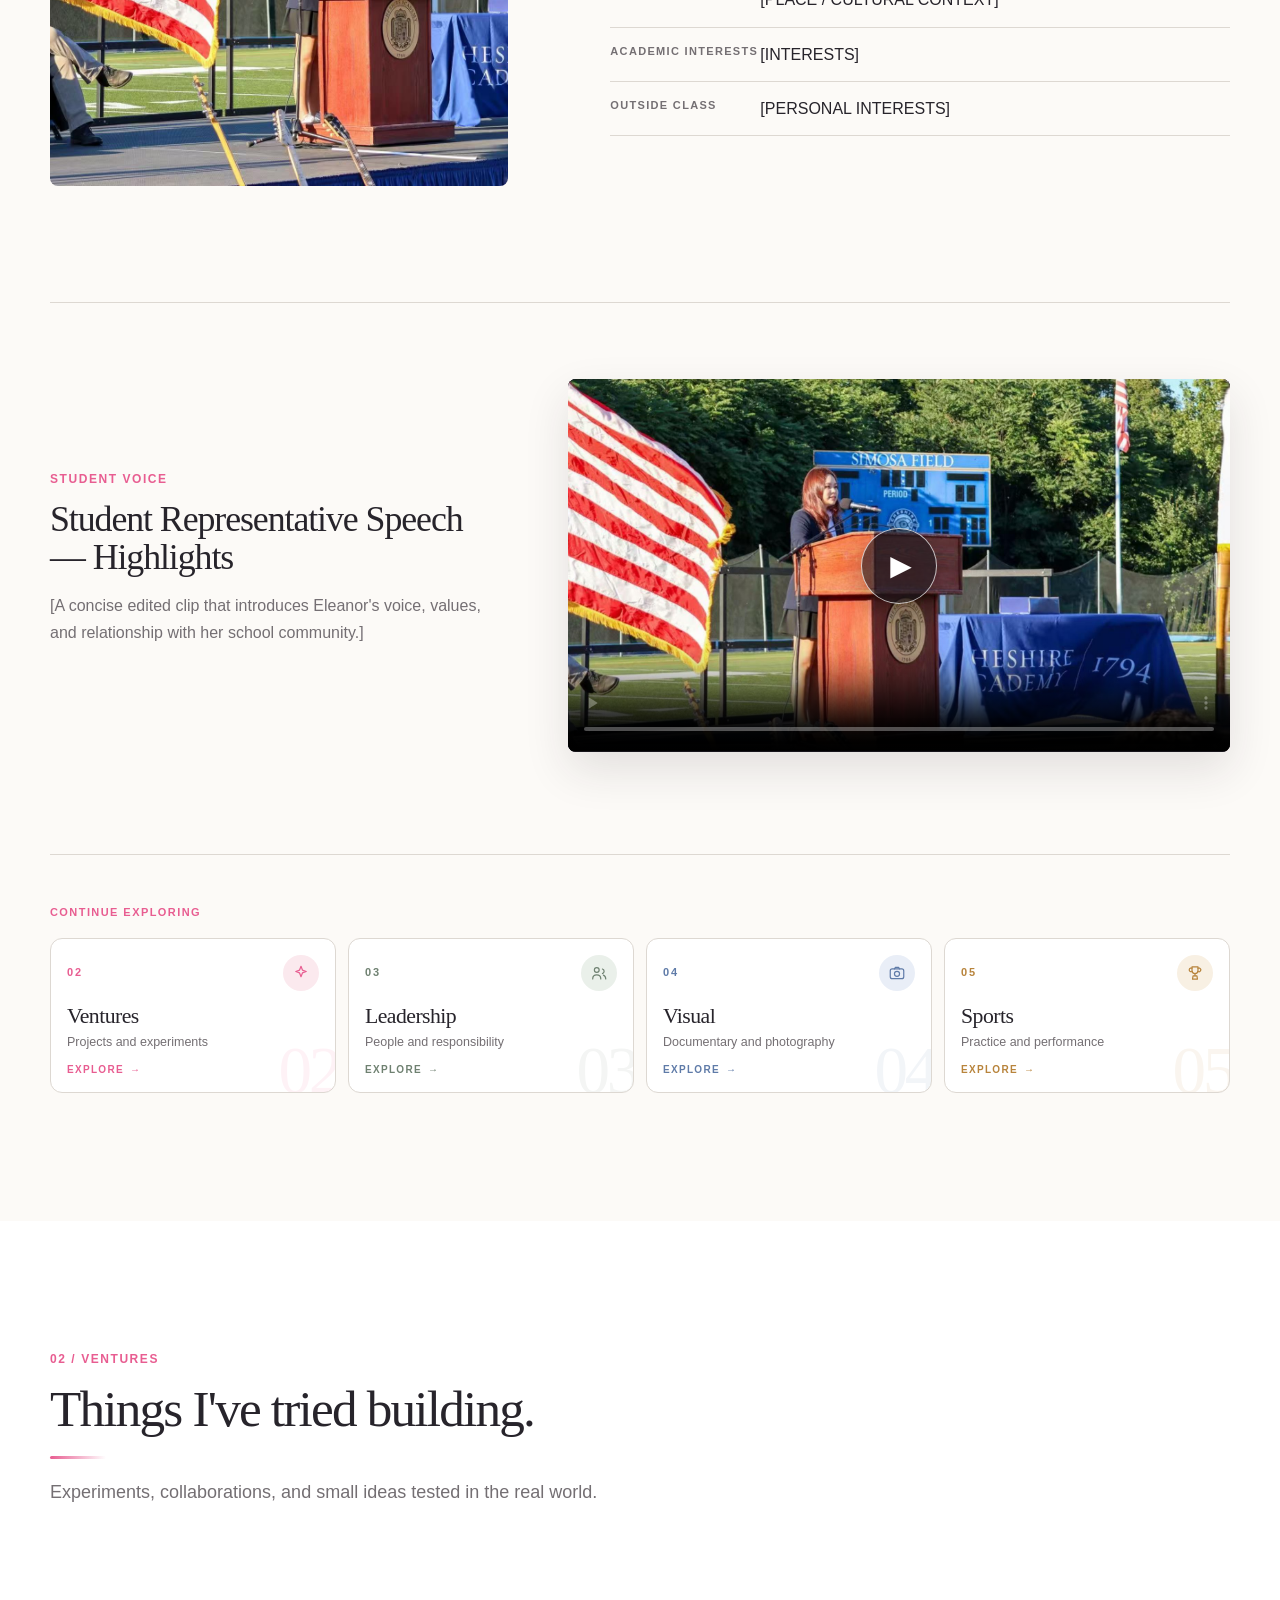
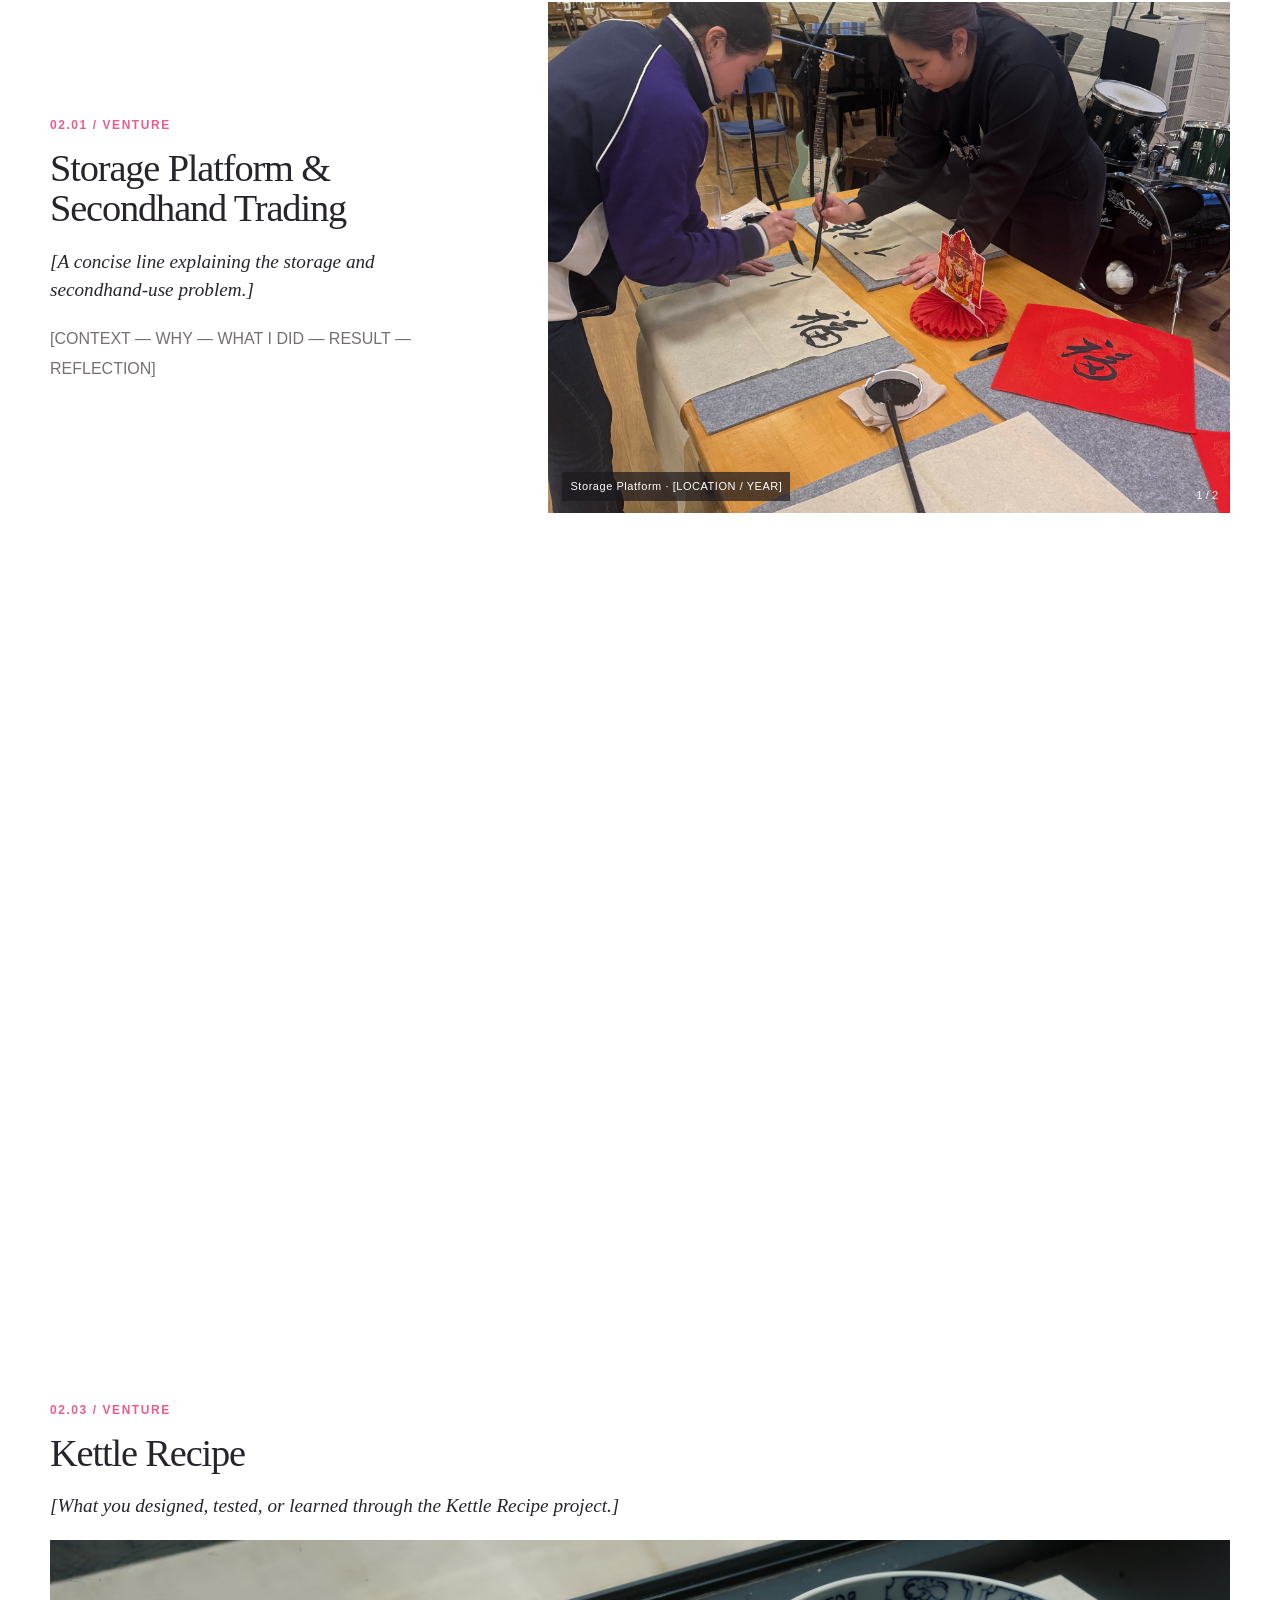
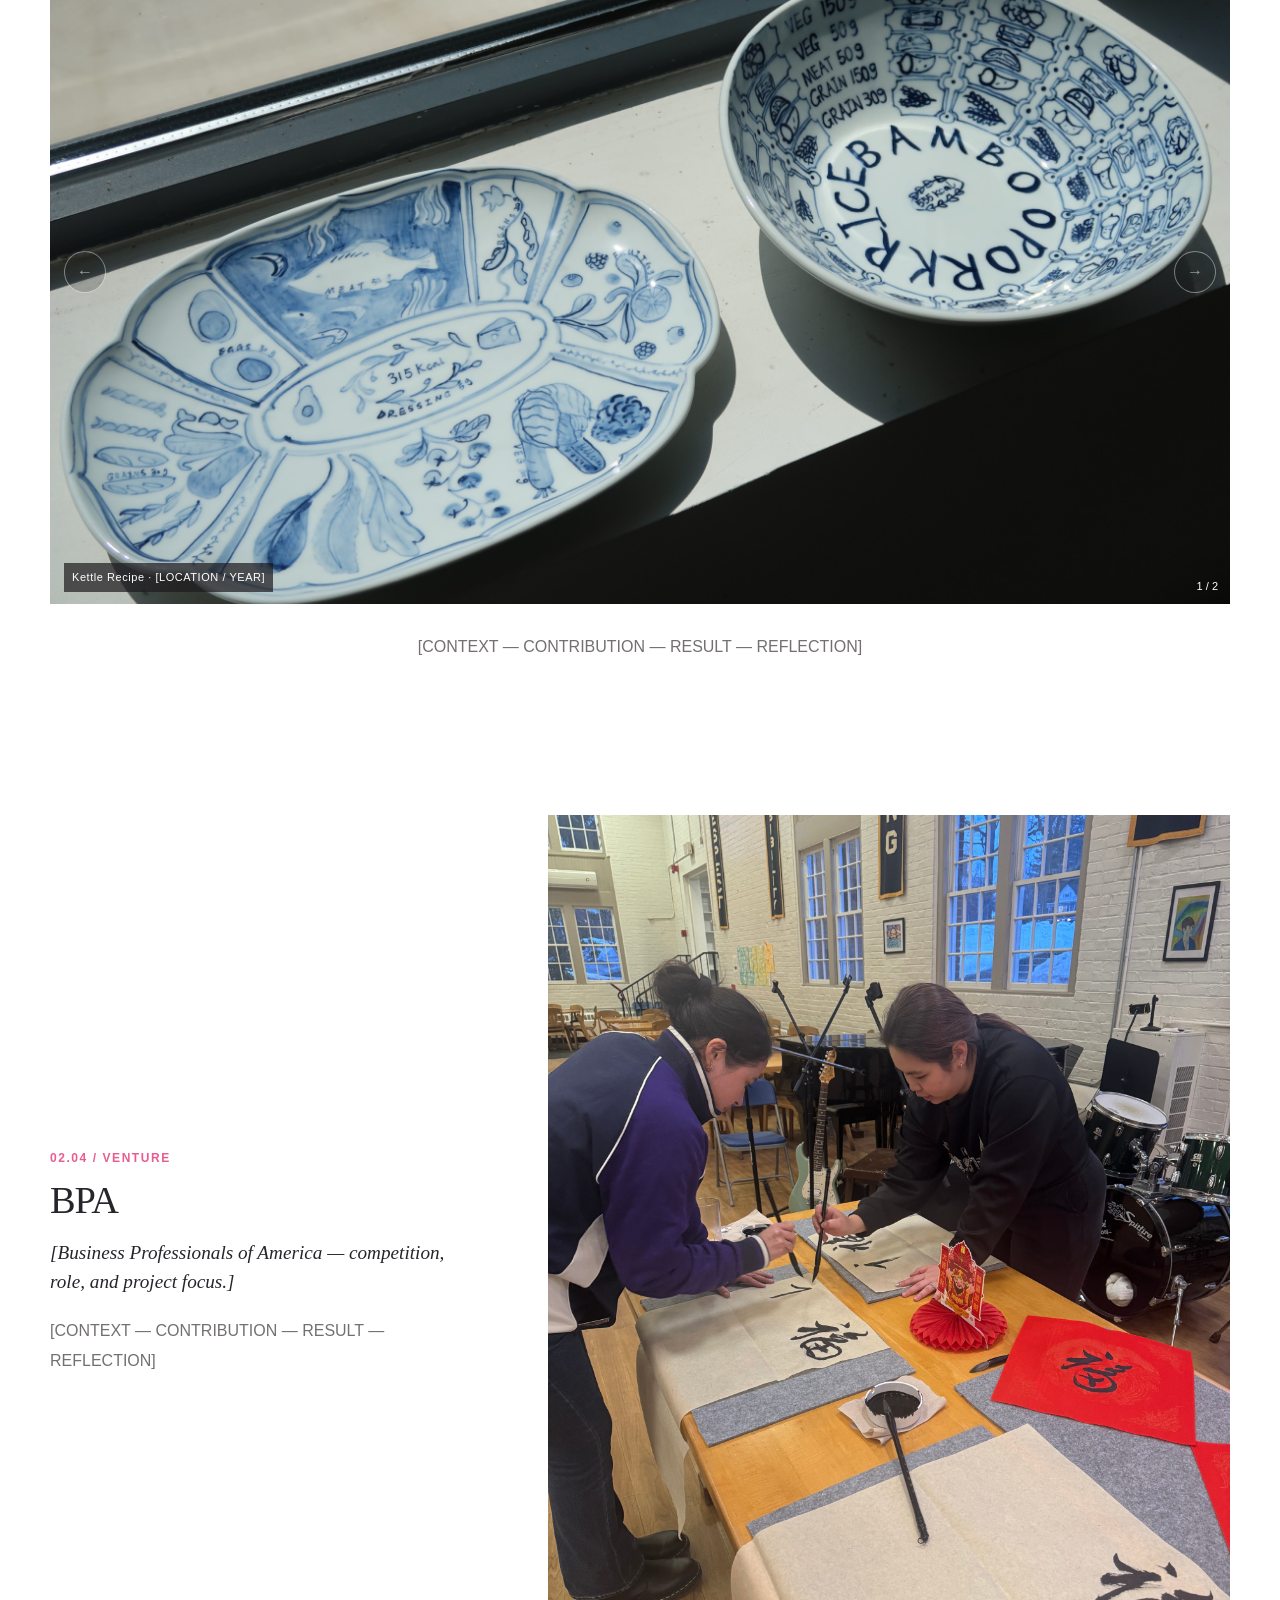
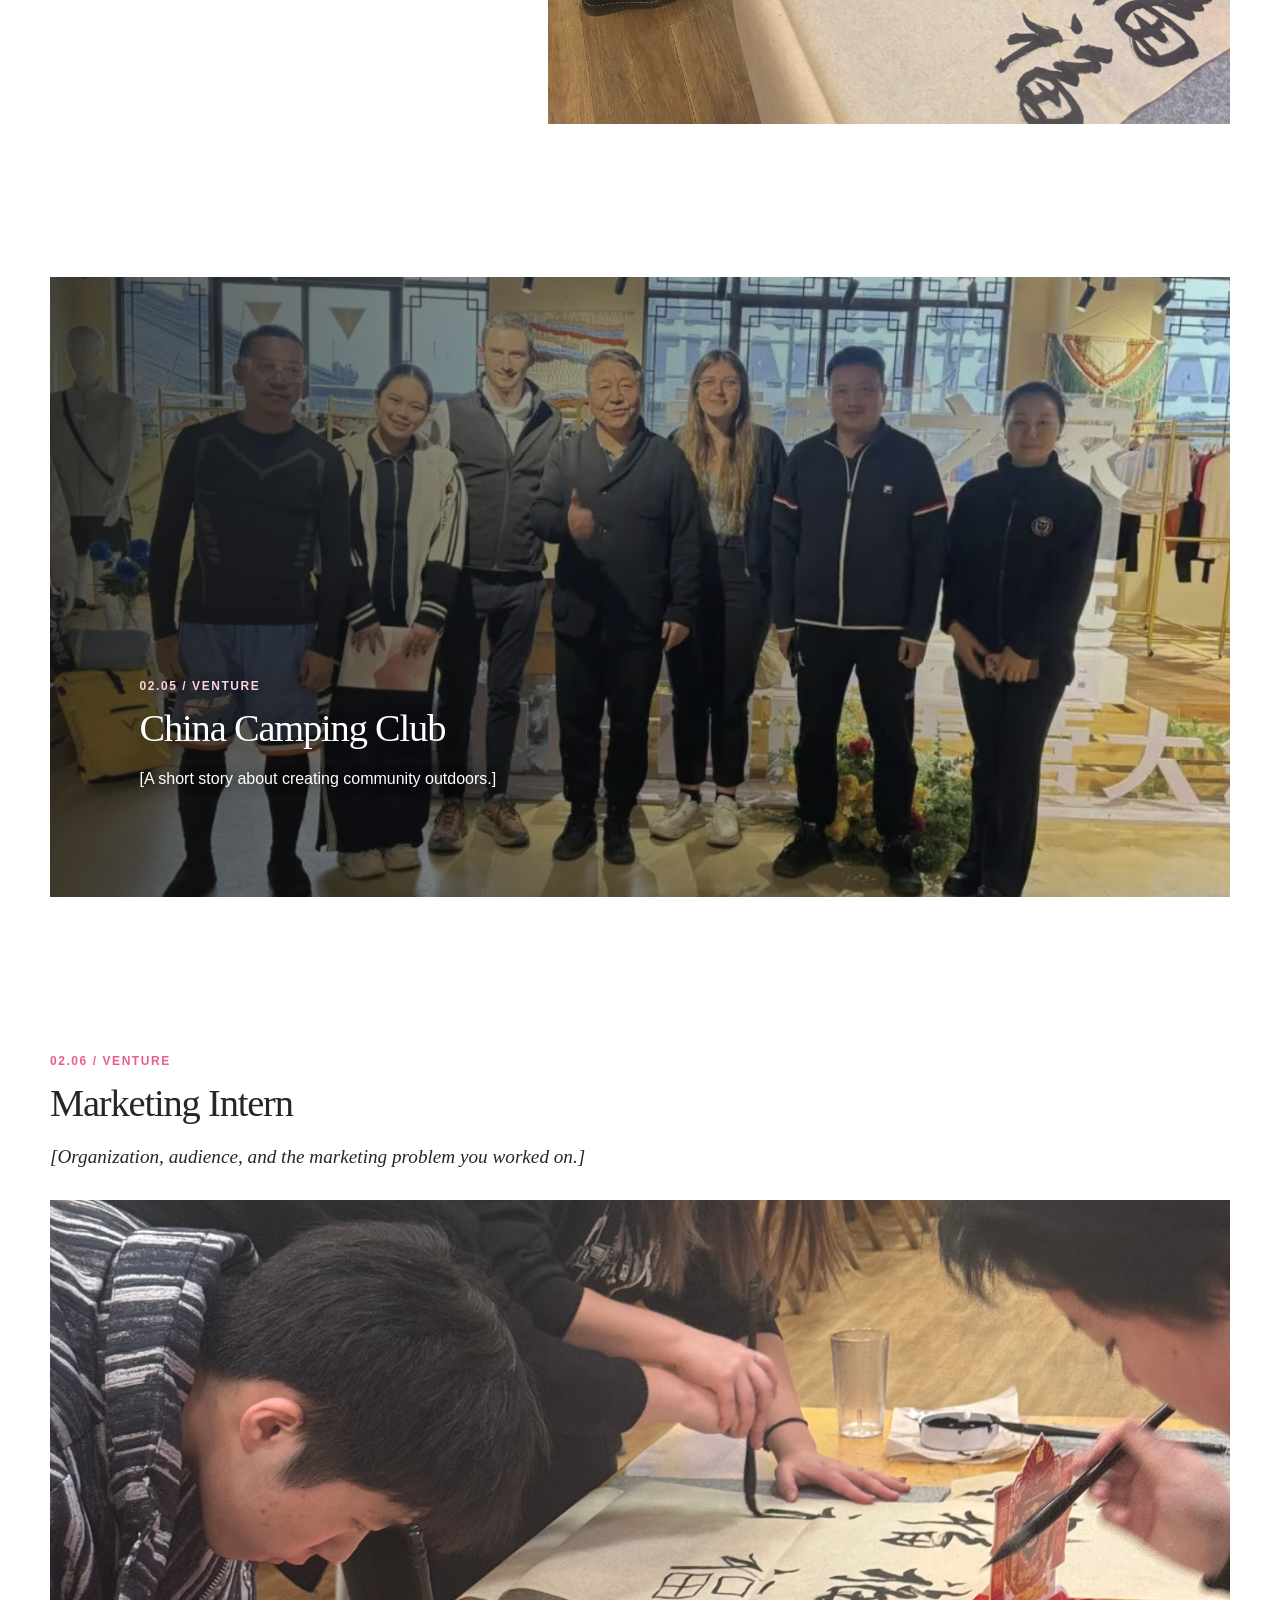
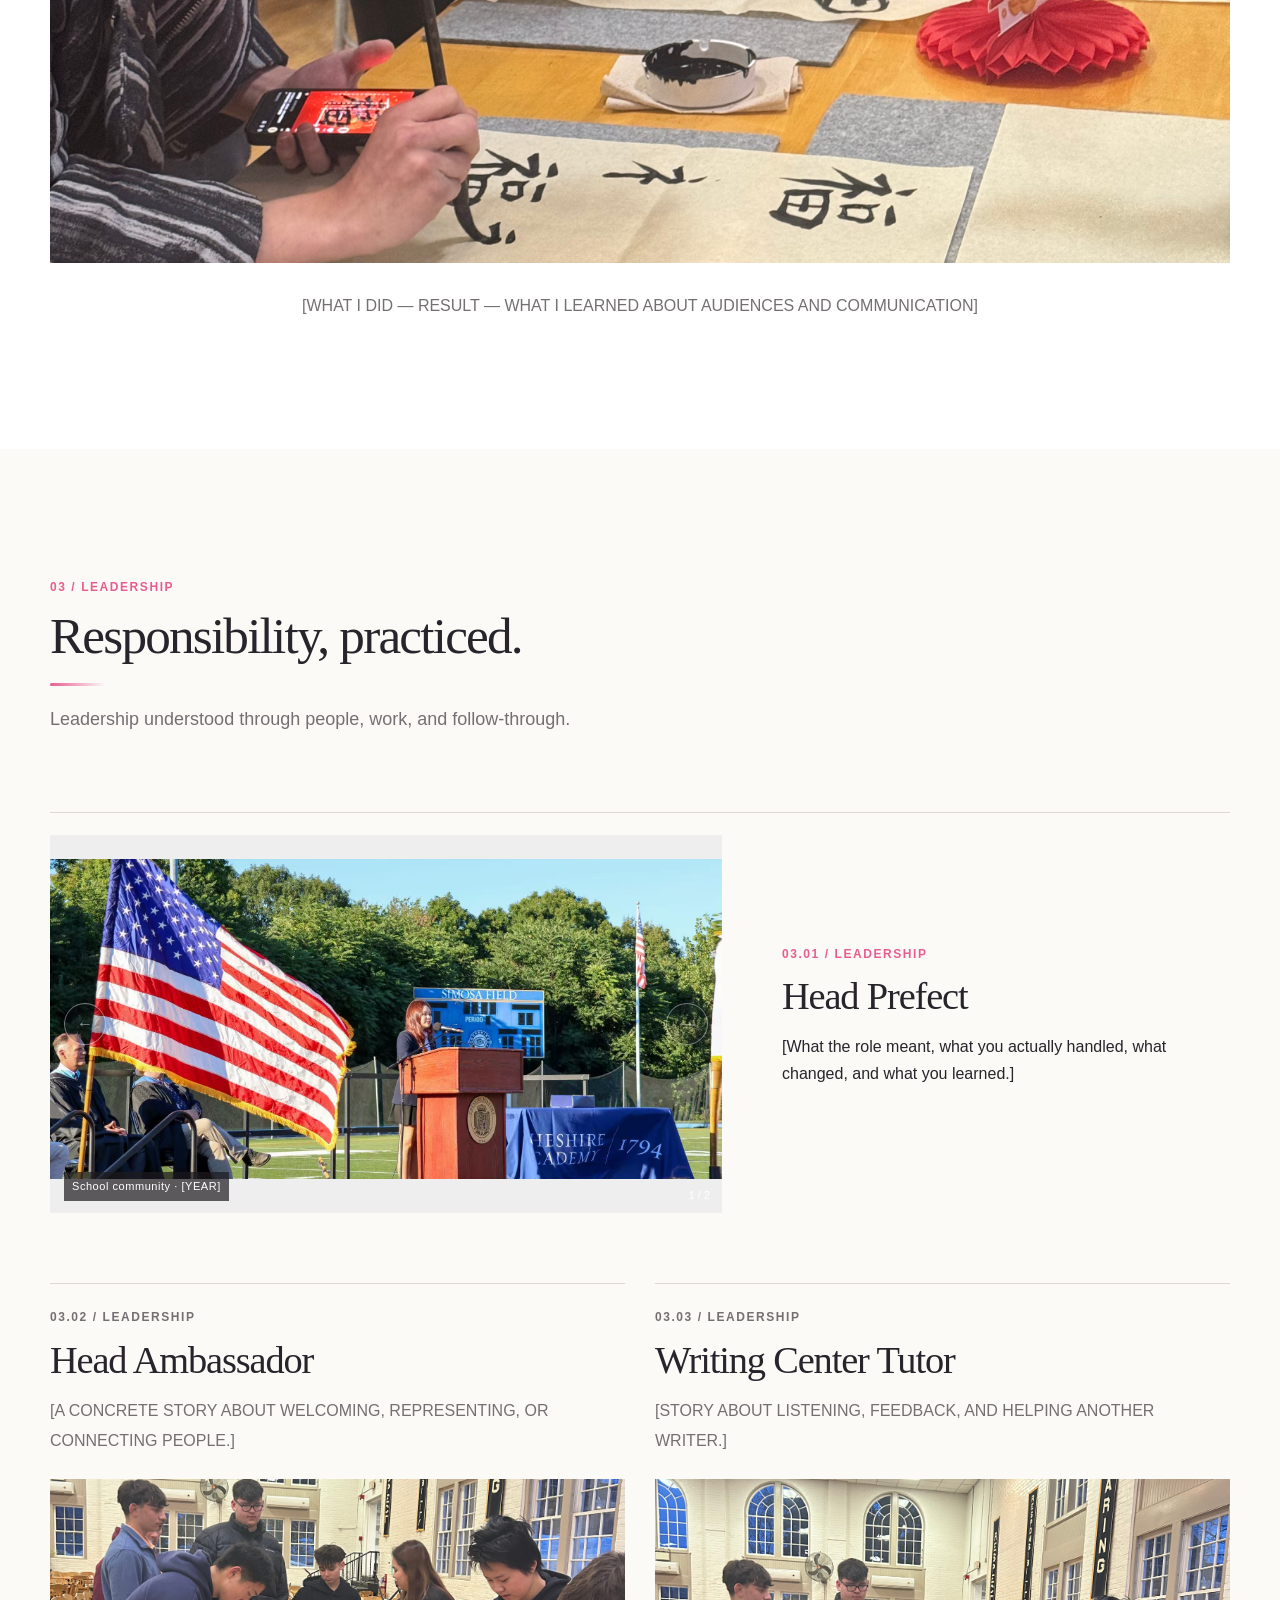
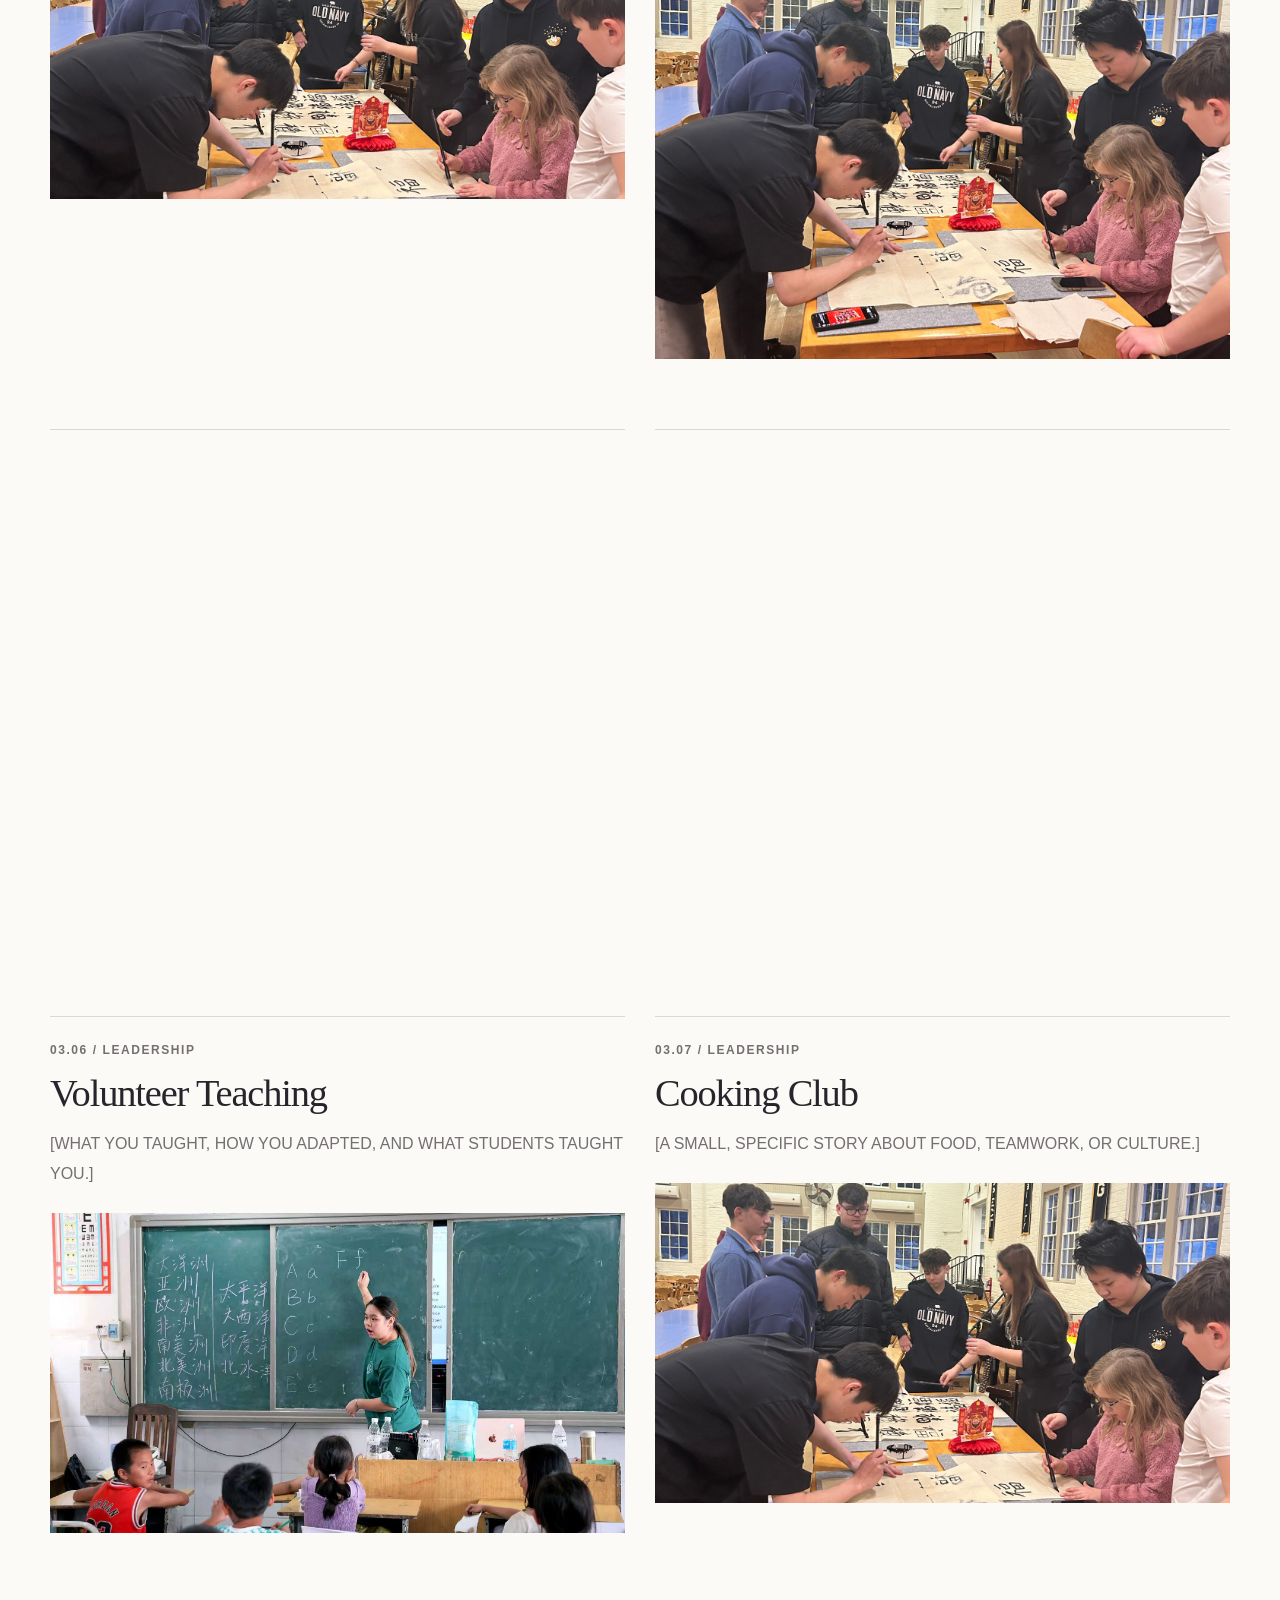
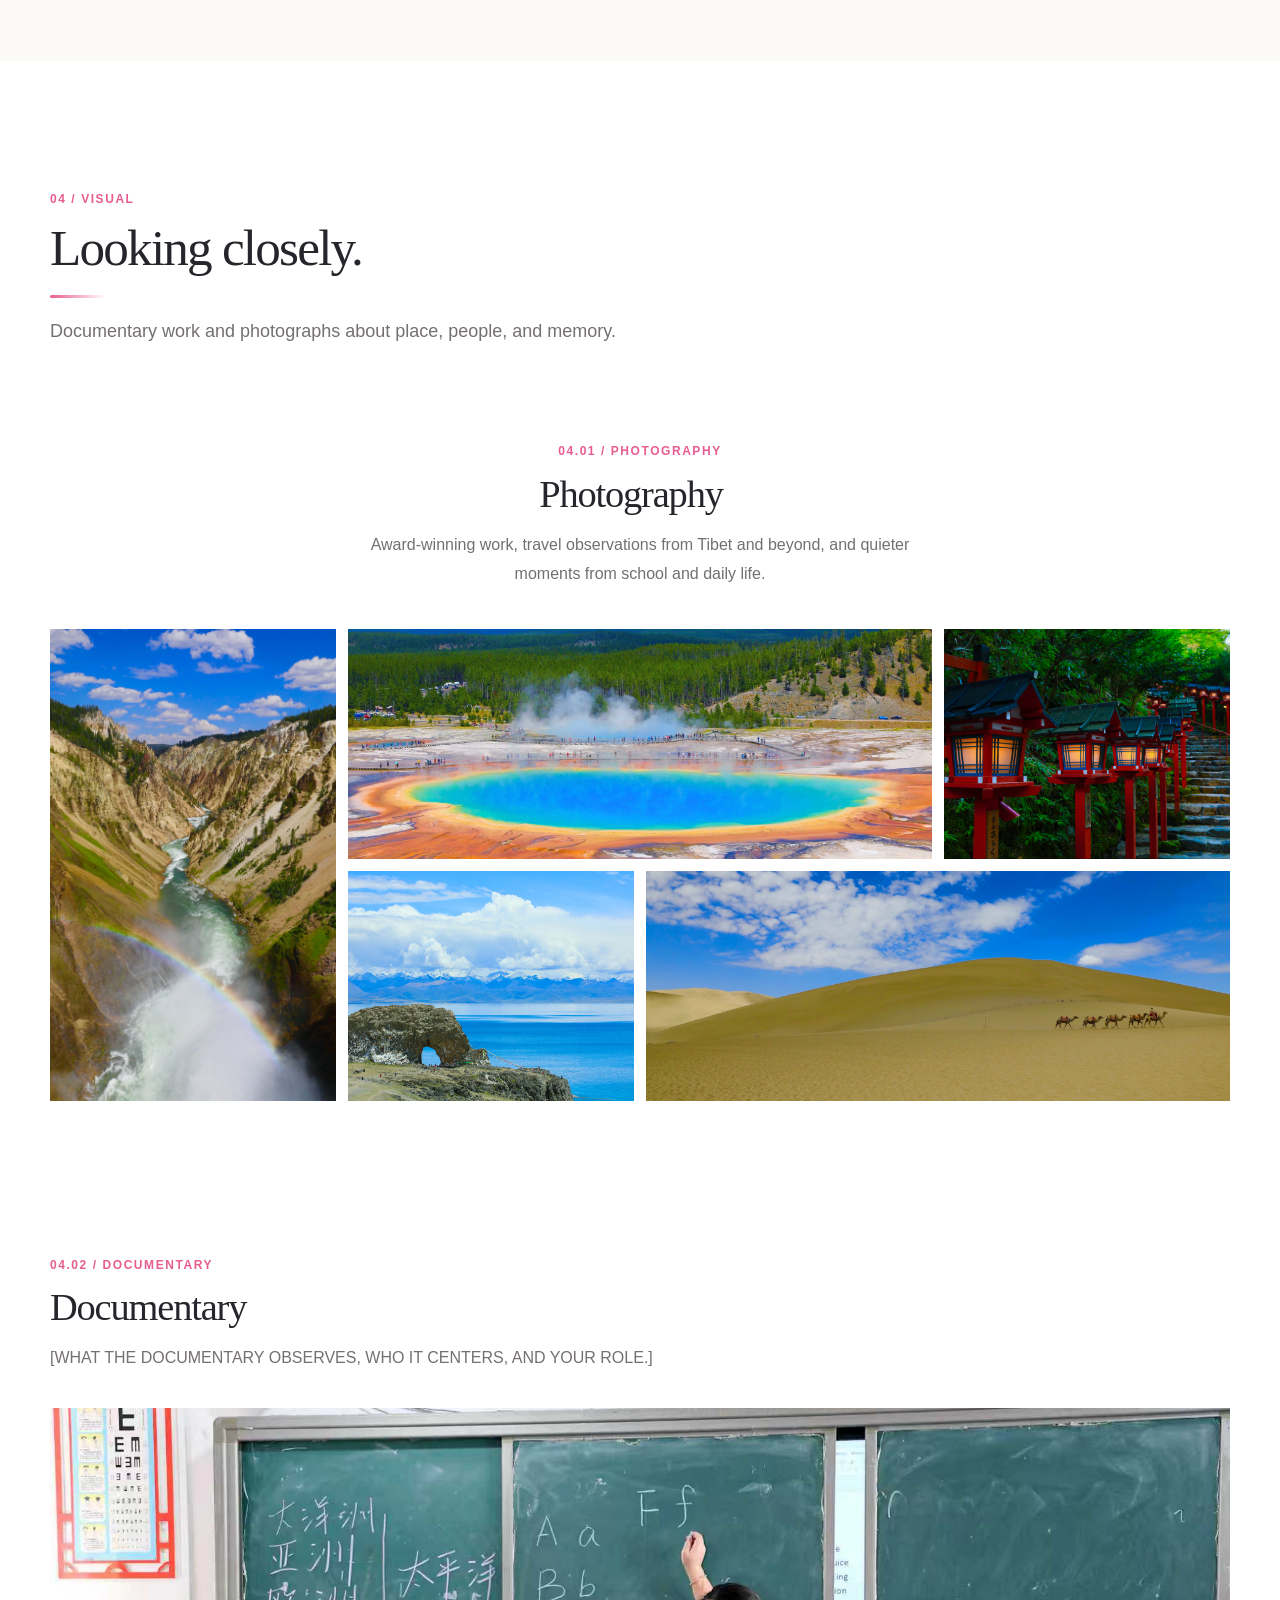
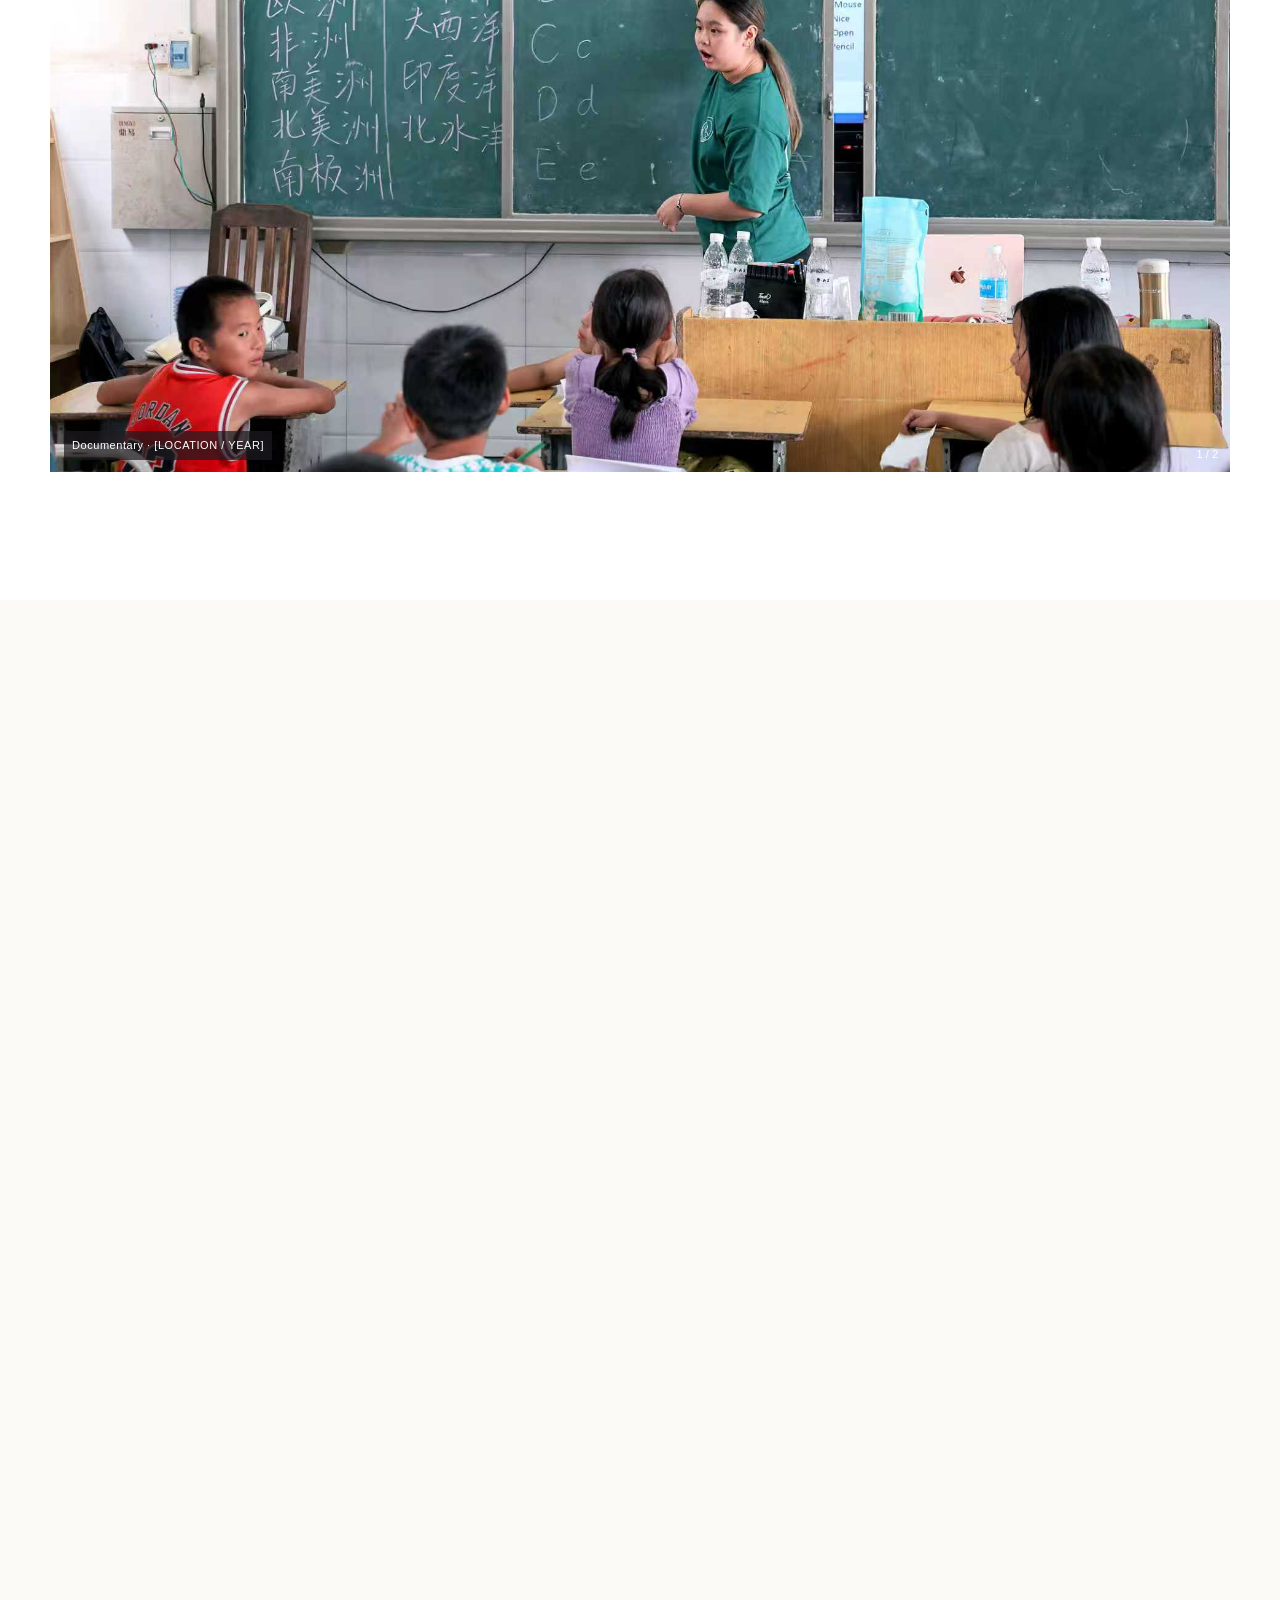
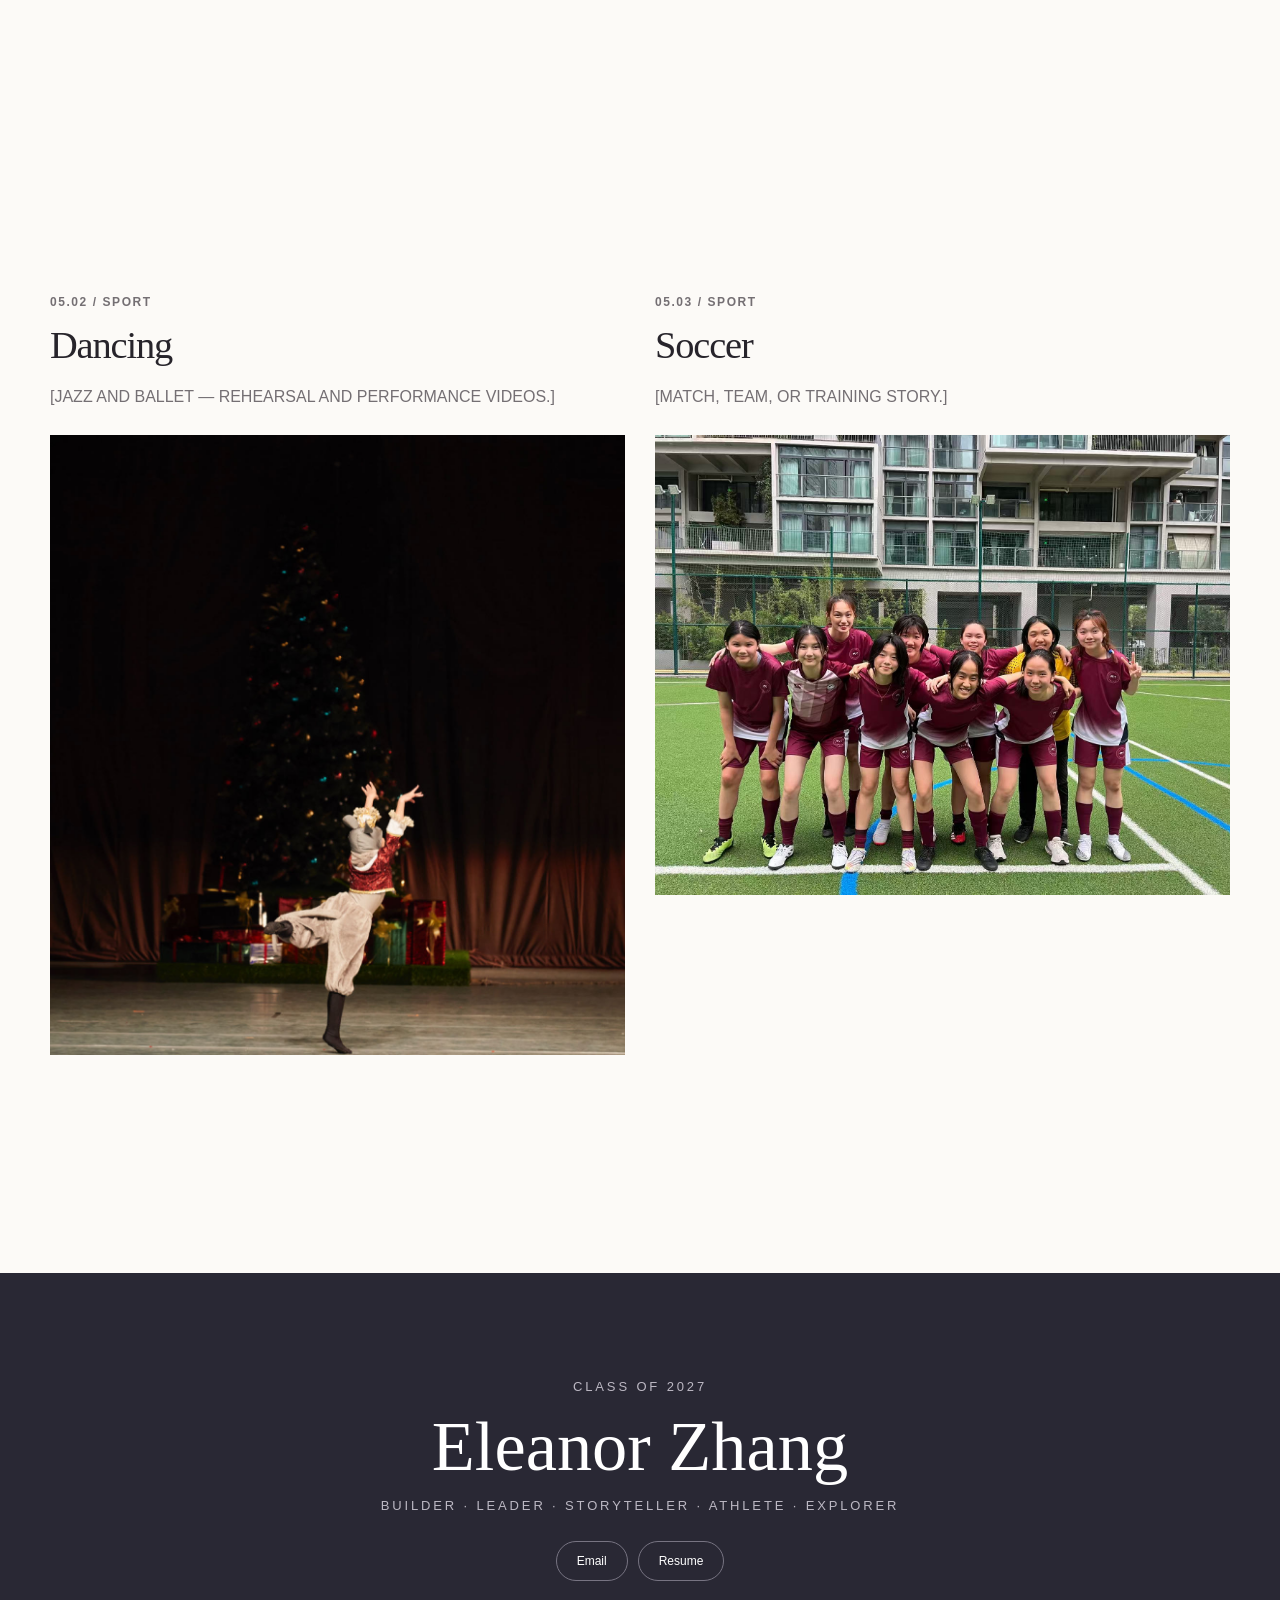
==== commit 5630ace8: "Align portfolio media and restore full wordmark" ====
--- a/index.html
+++ b/index.html
@@ -14,7 +14,7 @@
 <body class="home-page">
 	<a class="skip-link" href="#home">Skip to content</a>
 	<header class="site-header" data-header>
-		<a class="wordmark" href="#hero" aria-label="Eleanor Zhang — back to top">E</a>
+		<a class="wordmark" href="#hero" aria-label="Eleanor Zhang — back to top">Eleanor</a>
 		<button class="menu-toggle" type="button" aria-expanded="false" aria-controls="primary-nav"><span></span><span></span><span></span><span class="sr-only">Open menu</span></button>
 		<nav id="primary-nav" class="primary-nav" aria-label="Primary navigation">
 			<a class="nav-link" href="#home" data-section="home">Home</a>
@@ -197,7 +197,11 @@
 			</article>
 			<article id="marketing-intern" class="story story-feature reveal-group">
 				<div class="story-copy"><p class="sub-label">02.06 / Venture</p><h3>Marketing Intern</h3><p class="dek">[Organization, audience, and the marketing problem you worked on.]</p></div>
-				<button class="zoom placeholder-image" type="button"><img src="./assets/leadership/Calligraphy Club/Calligraphy Club3.jpg" alt="Marketing internship project work" loading="lazy"></button>
+				<div class="media-carousel media-wide marketing-media">
+					<div class="slides">
+						<figure class="slide is-active"><button class="zoom" type="button"><img src="./assets/leadership/Calligraphy Club/Calligraphy Club3.jpg" alt="Marketing internship project work" loading="lazy"></button></figure>
+					</div>
+				</div>
 				<p class="feature-note">[WHAT I DID — RESULT — WHAT I LEARNED ABOUT AUDIENCES AND COMMUNICATION]</p>
 			</article>
 		</section>
--- a/style.css
+++ b/style.css
@@ -212,41 +212,28 @@
 
 /* The full name needs a stable flex basis so the navigation cannot squeeze it. */
 .site-header > .wordmark {
-  flex: 0 0 44px;
-  width: 44px;
-  min-width: 44px;
-  max-width: 44px;
-  padding: 0;
+  flex: 0 0 96px;
+  width: 96px;
+  min-width: 96px;
+  max-width: 96px;
+  padding: 0 14px;
   overflow: hidden;
   text-overflow: clip;
 }
 
-/* Marketing imagery is editorial support, not a full-bleed hero. */
-#marketing-intern > .placeholder-image {
-  width: 42%;
-  max-width: 420px;
-  height: auto;
-  min-height: 0;
-  aspect-ratio: 16 / 9;
-  margin: 28px auto 0;
-  border-radius: 10px;
-}
-
-#marketing-intern > .placeholder-image img {
-  min-height: 0;
-  aspect-ratio: 16 / 9;
-  object-fit: cover;
-}
+/* Match Marketing Intern media to Kettle Recipe's 16:9 media-wide frame. */
+#marketing-intern > .marketing-media {width:100%;margin-top:28px}
+
+/* Keep the documentary frame and its image centered in the Visual section. */
+#documentary > .cinema {width:100%;max-width:var(--max);margin-left:auto;margin-right:auto}
+#documentary > .cinema img {object-position:center center}
 
 @media (max-width: 767px) {
   .site-header > .wordmark {
-    flex-basis: 44px;
-    width: 44px;
-    min-width: 44px;
-    max-width: 44px;
+    flex-basis: 88px;
+    width: 88px;
+    min-width: 88px;
+    max-width: 88px;
+    padding:0 11px;
   }
-
-  #marketing-intern > .placeholder-image {
-    width: 100%;
-  }
-}
+}
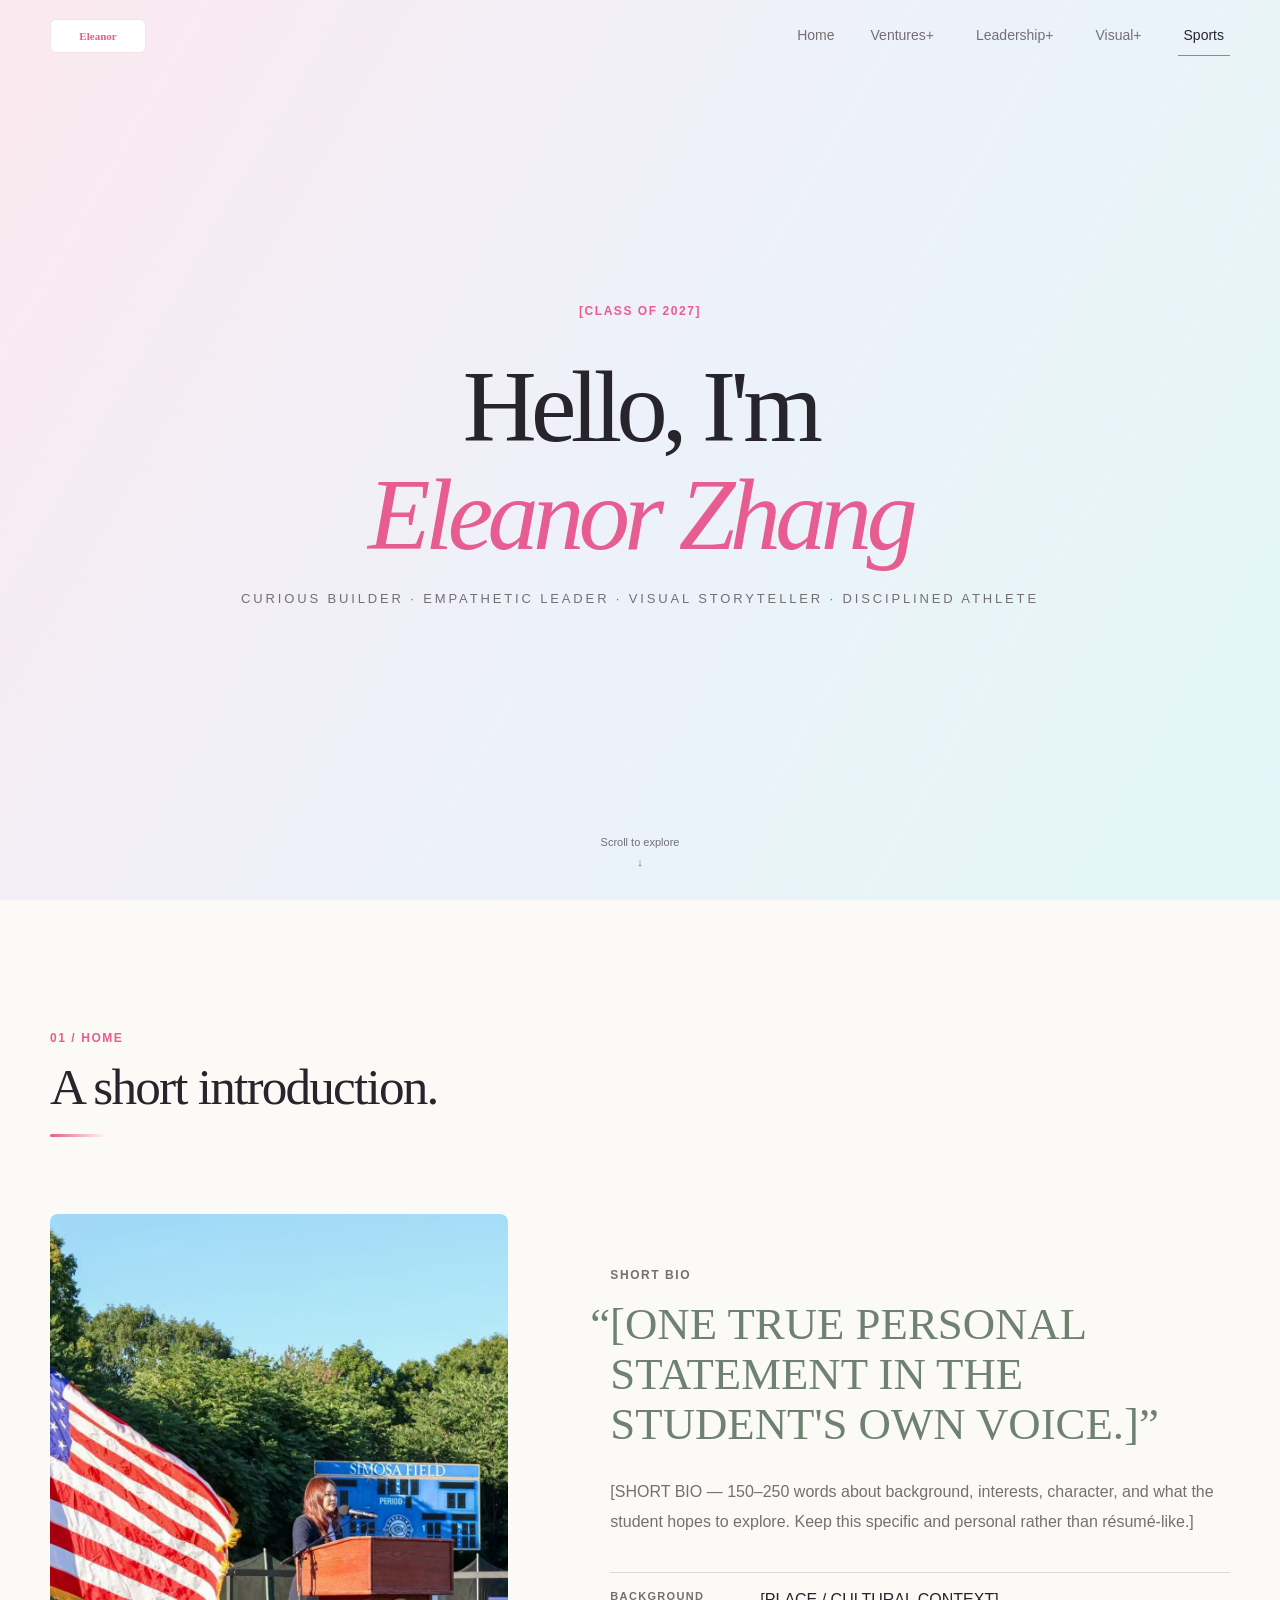
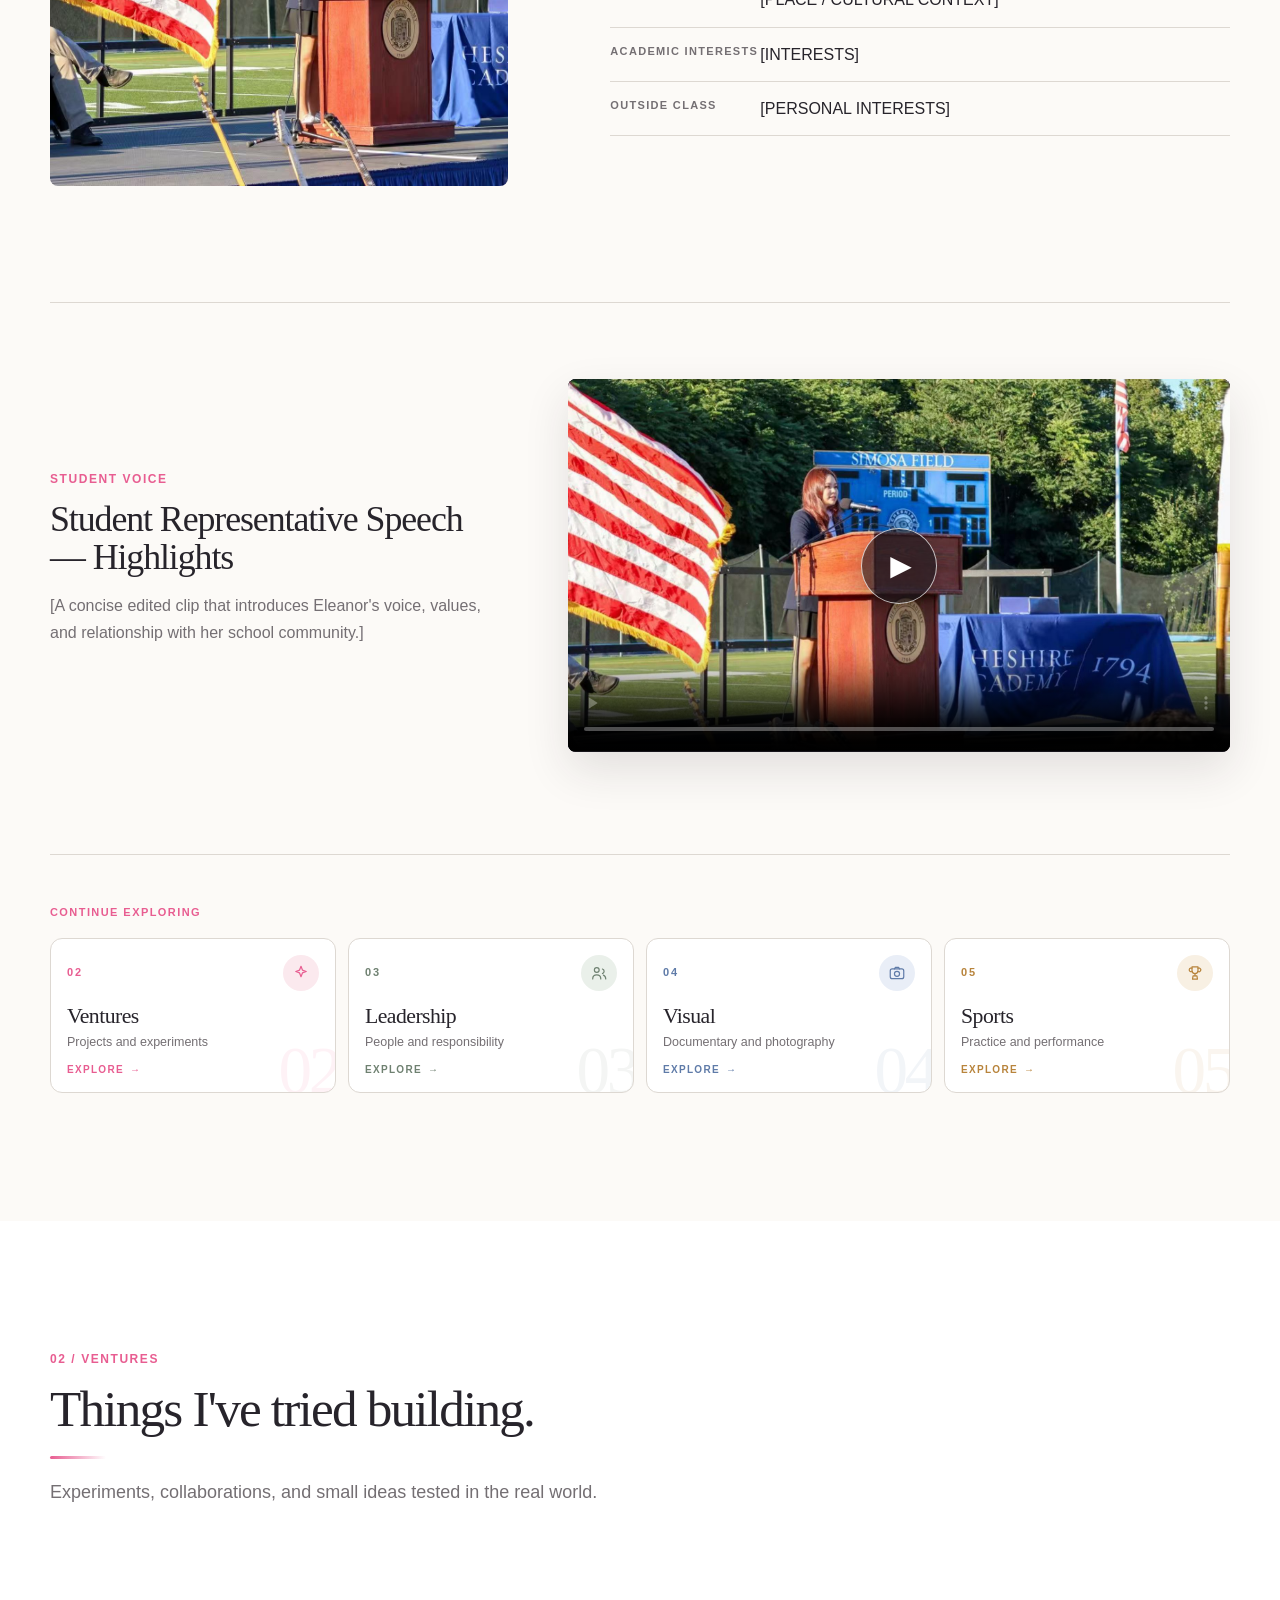
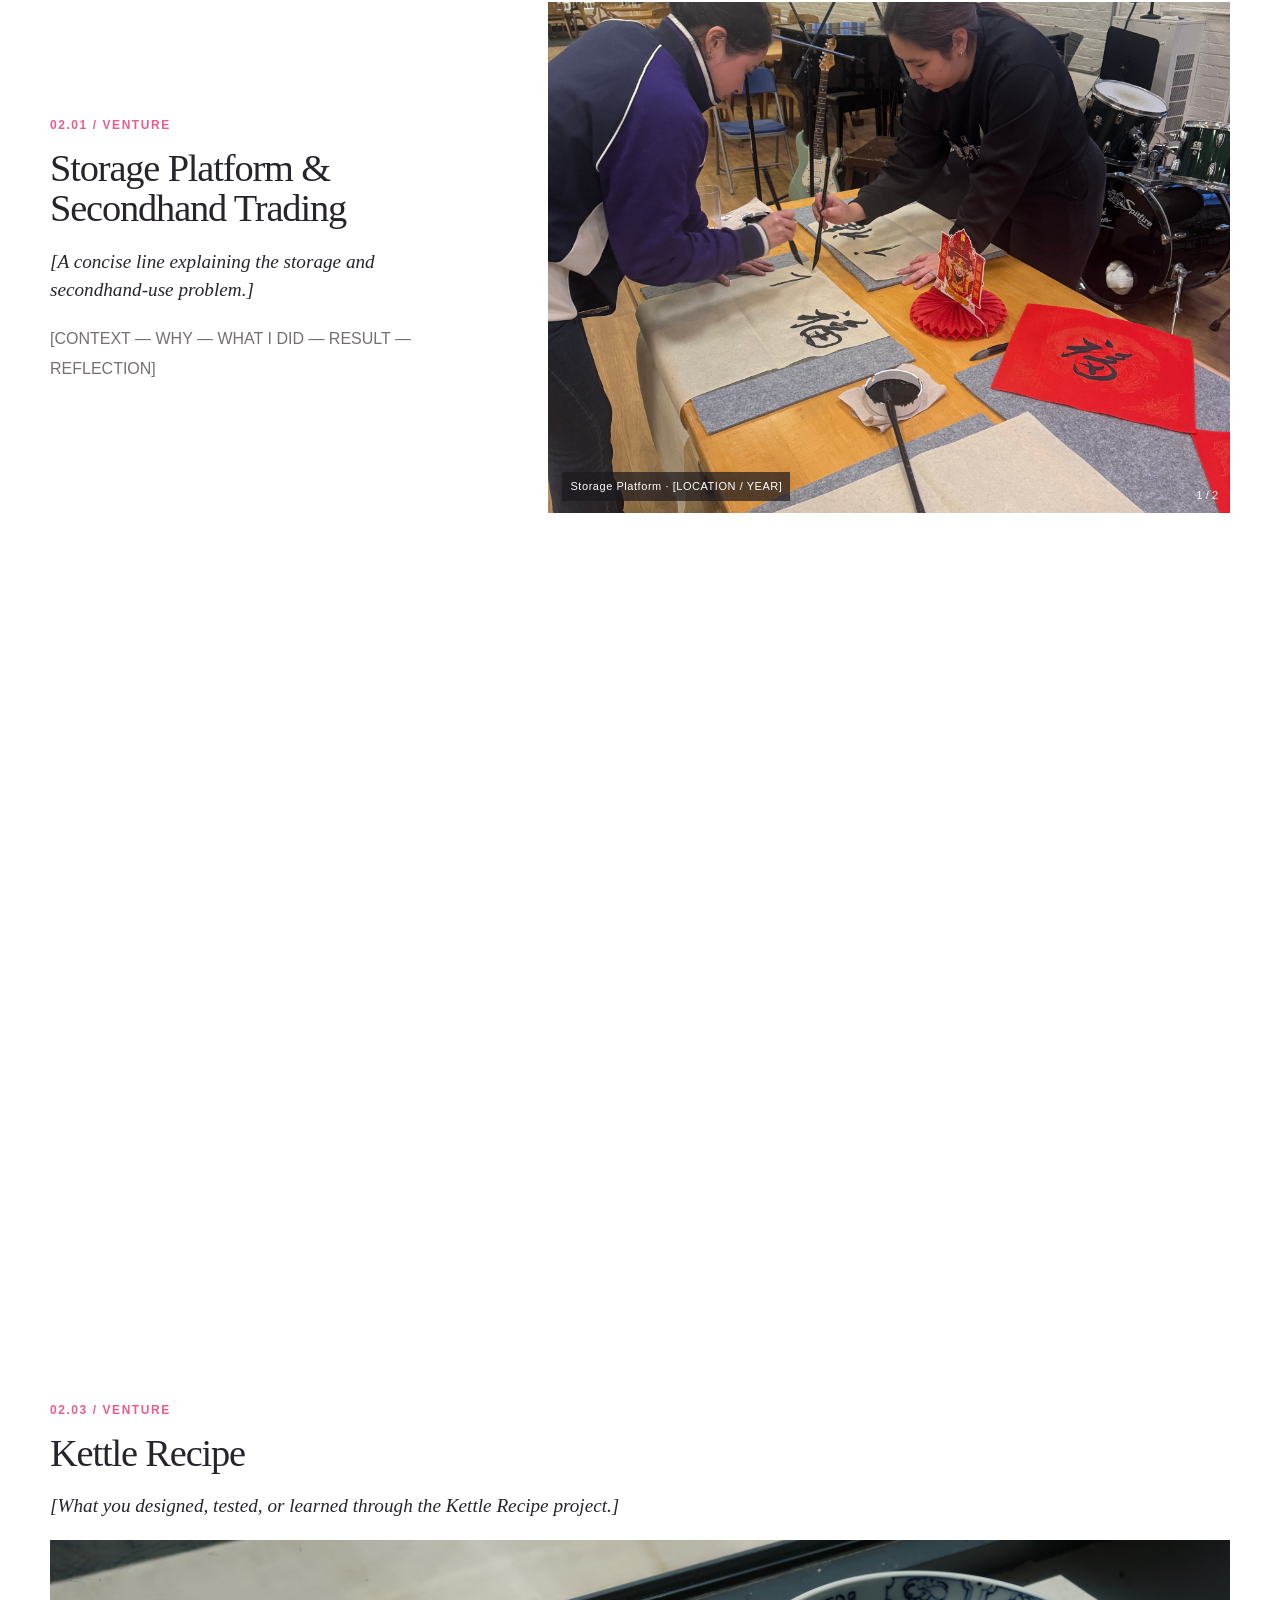
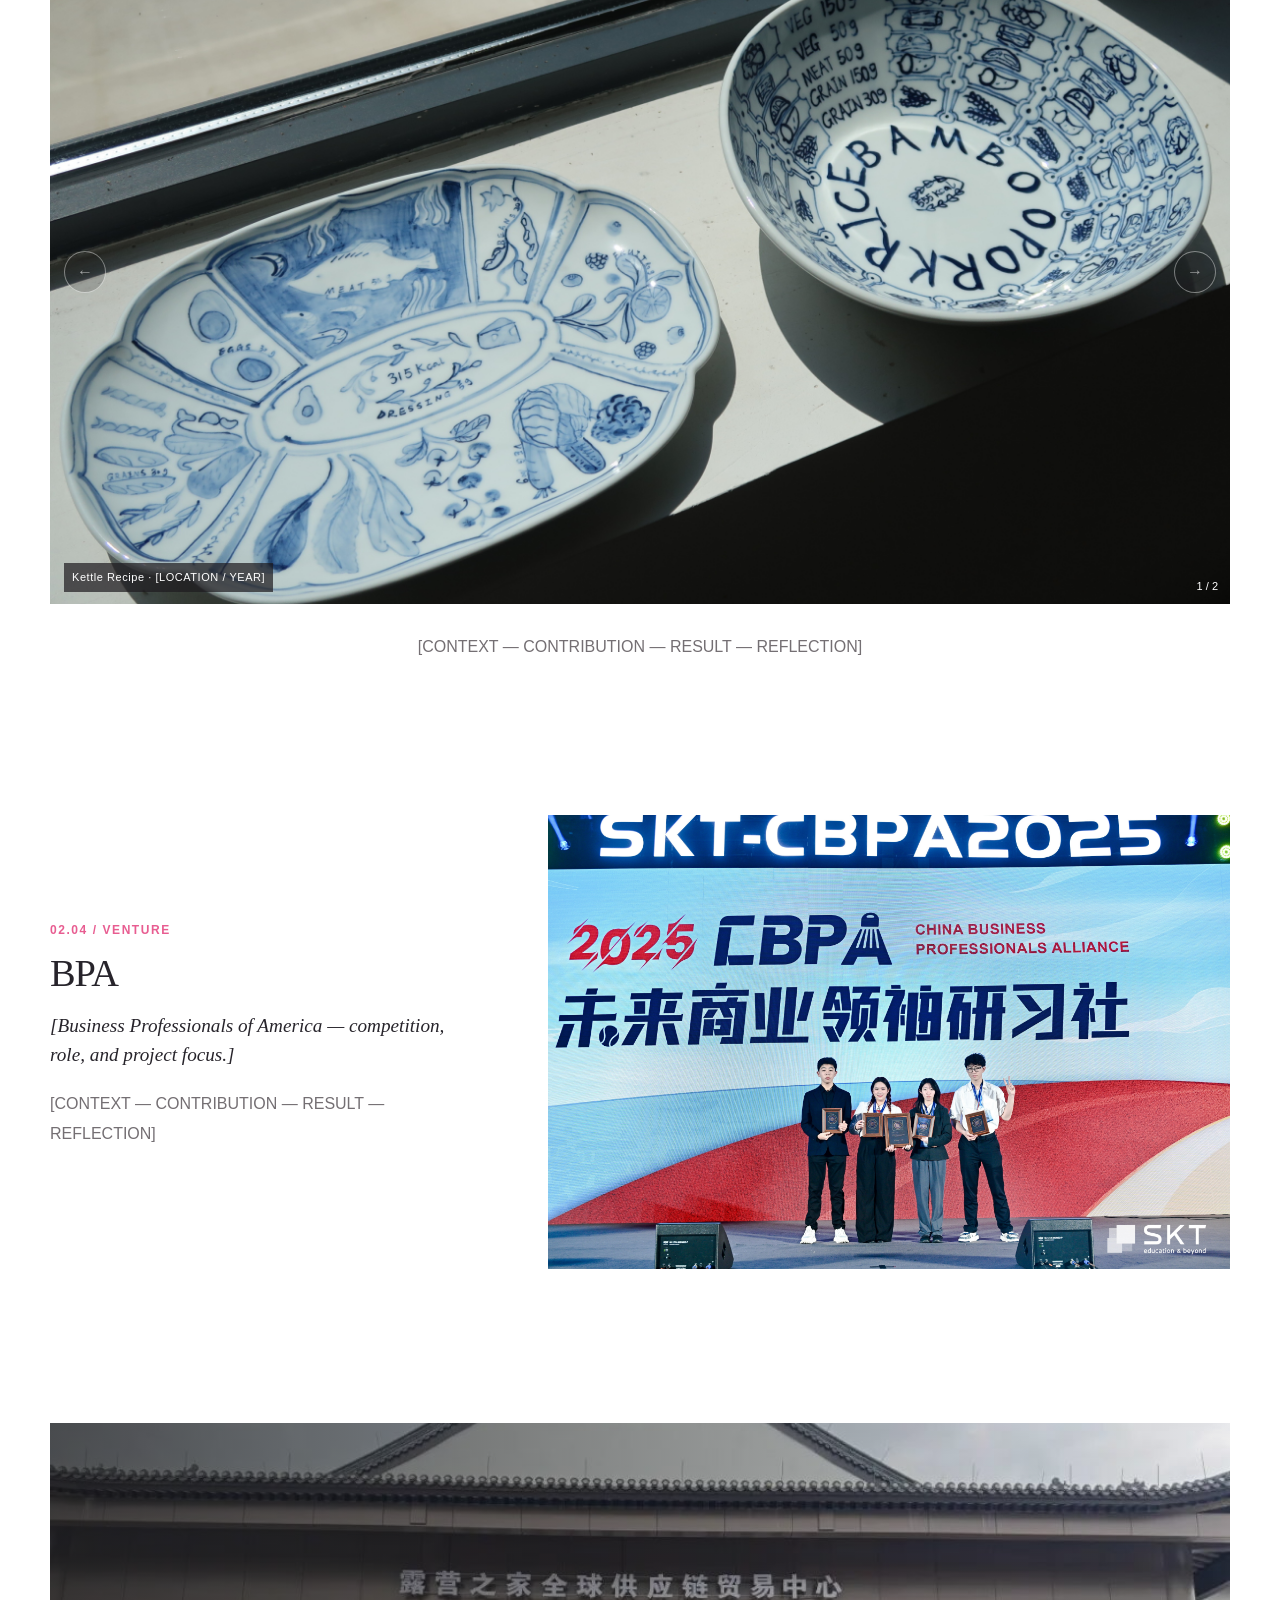
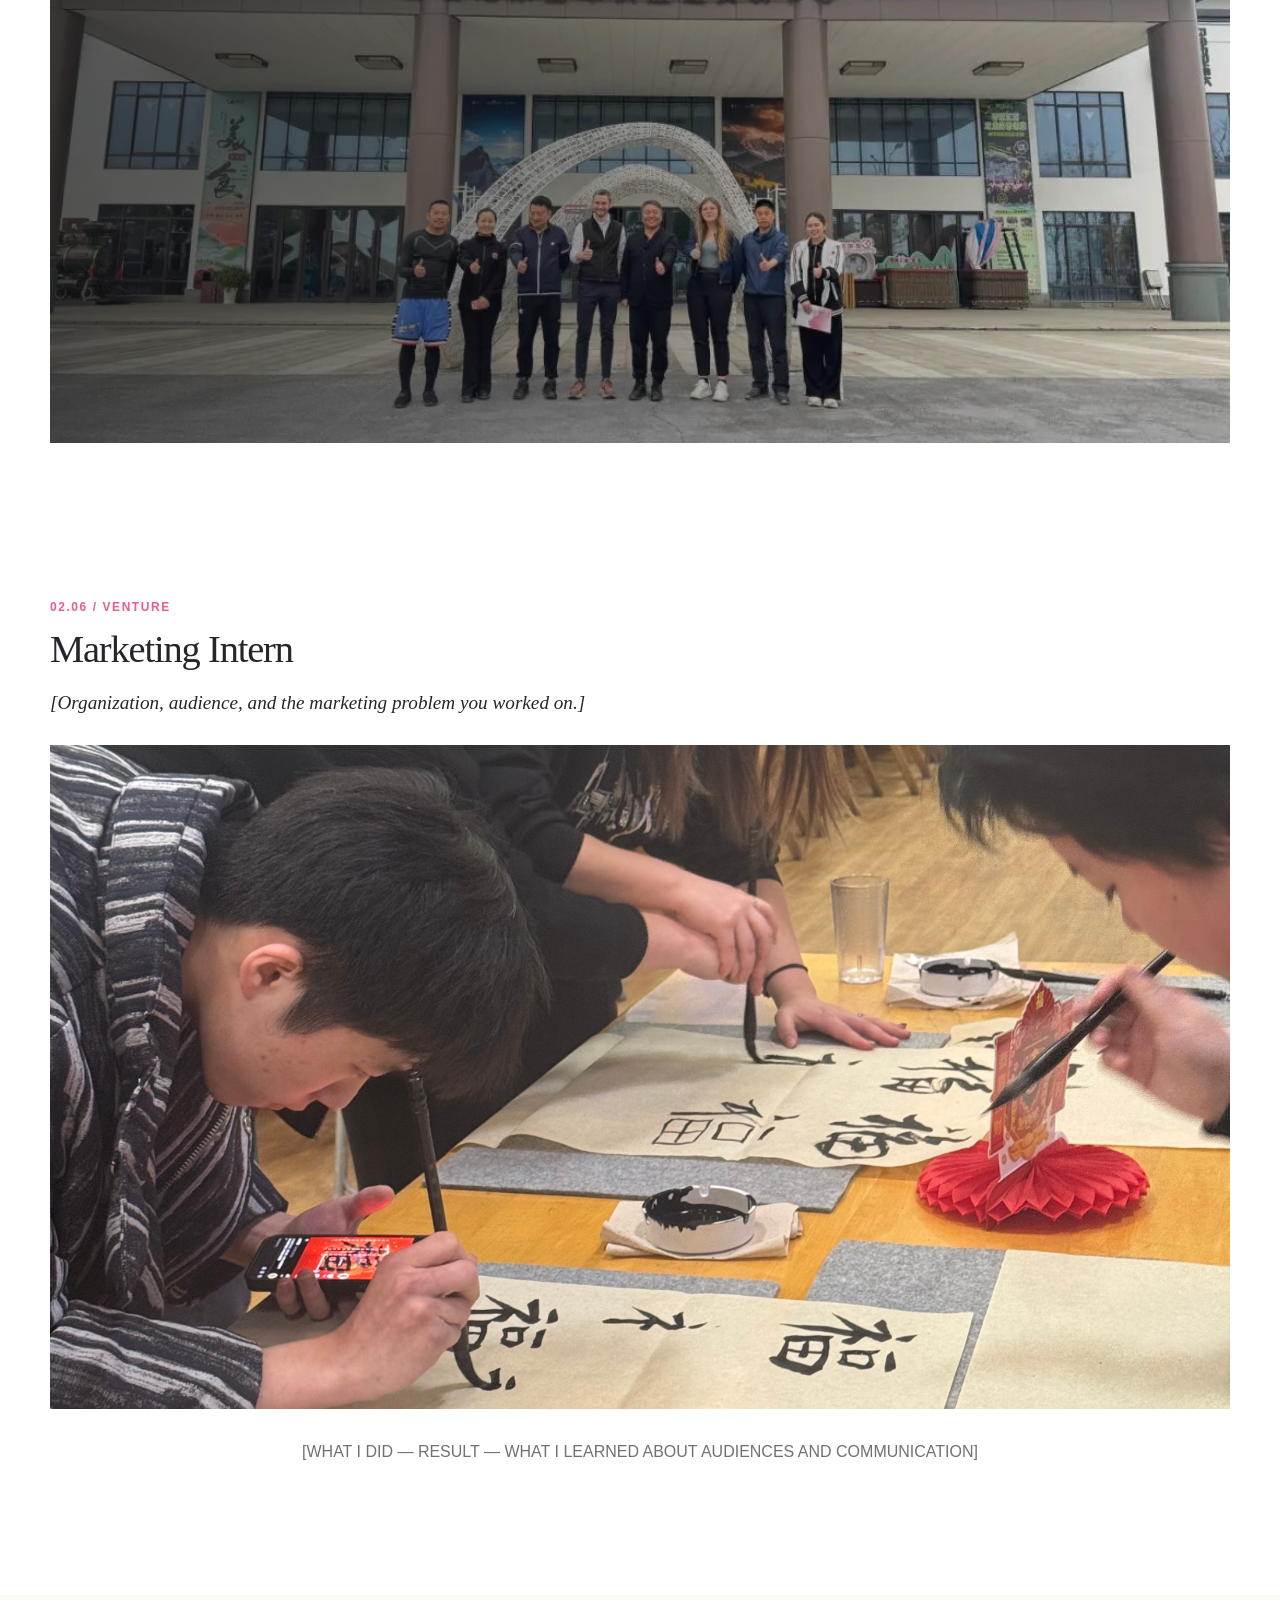
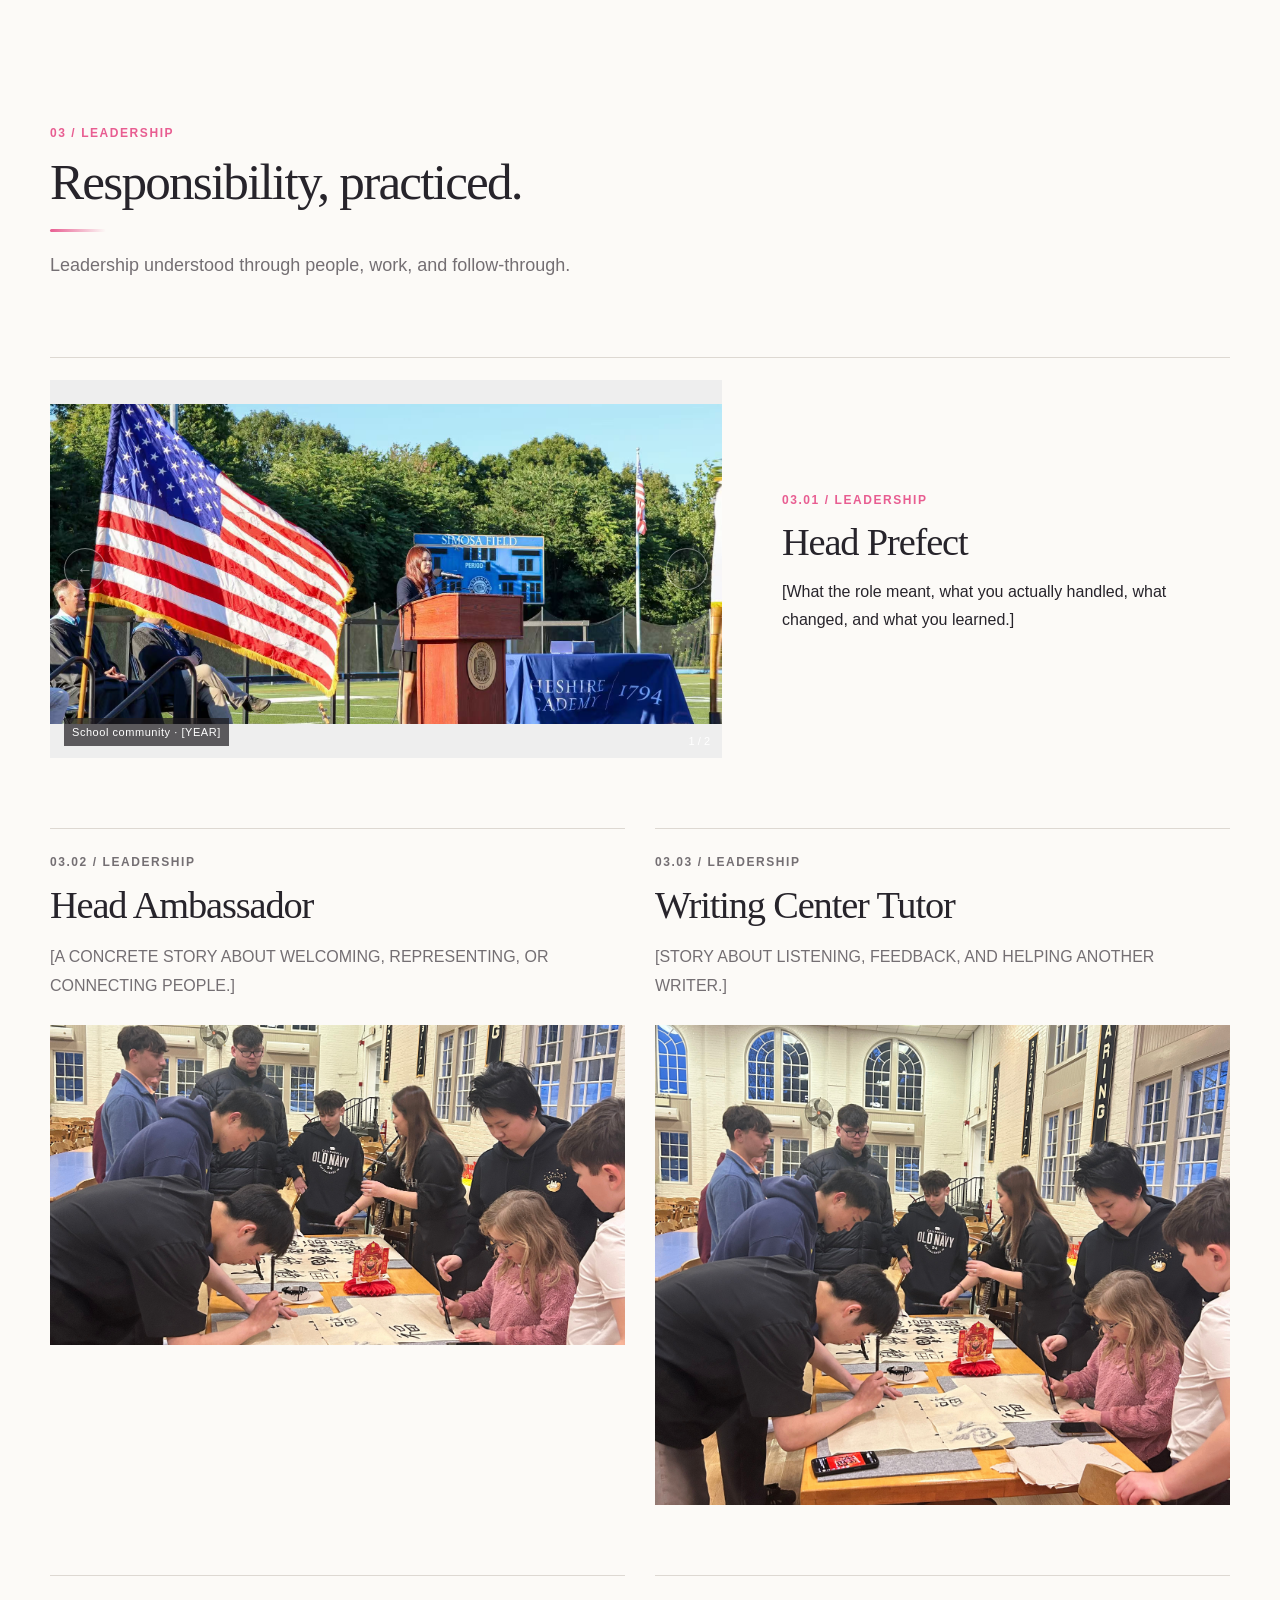
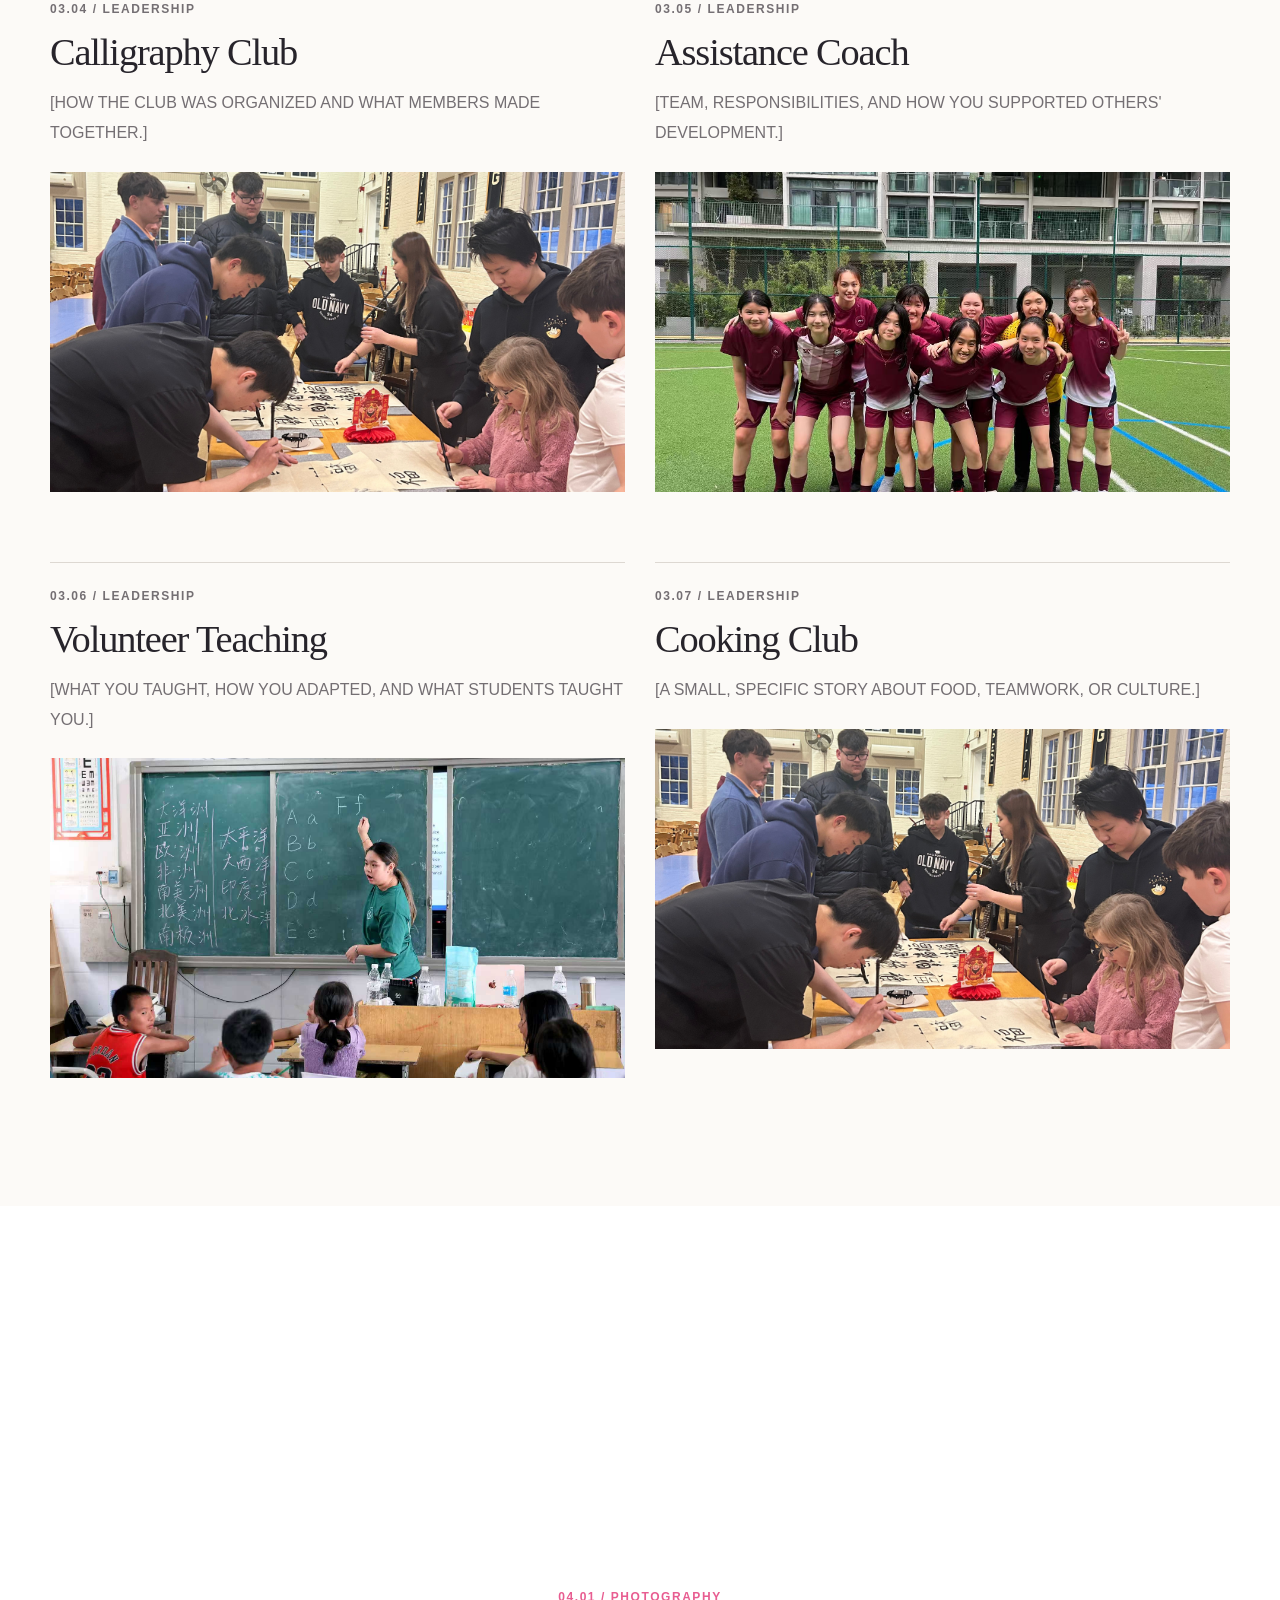
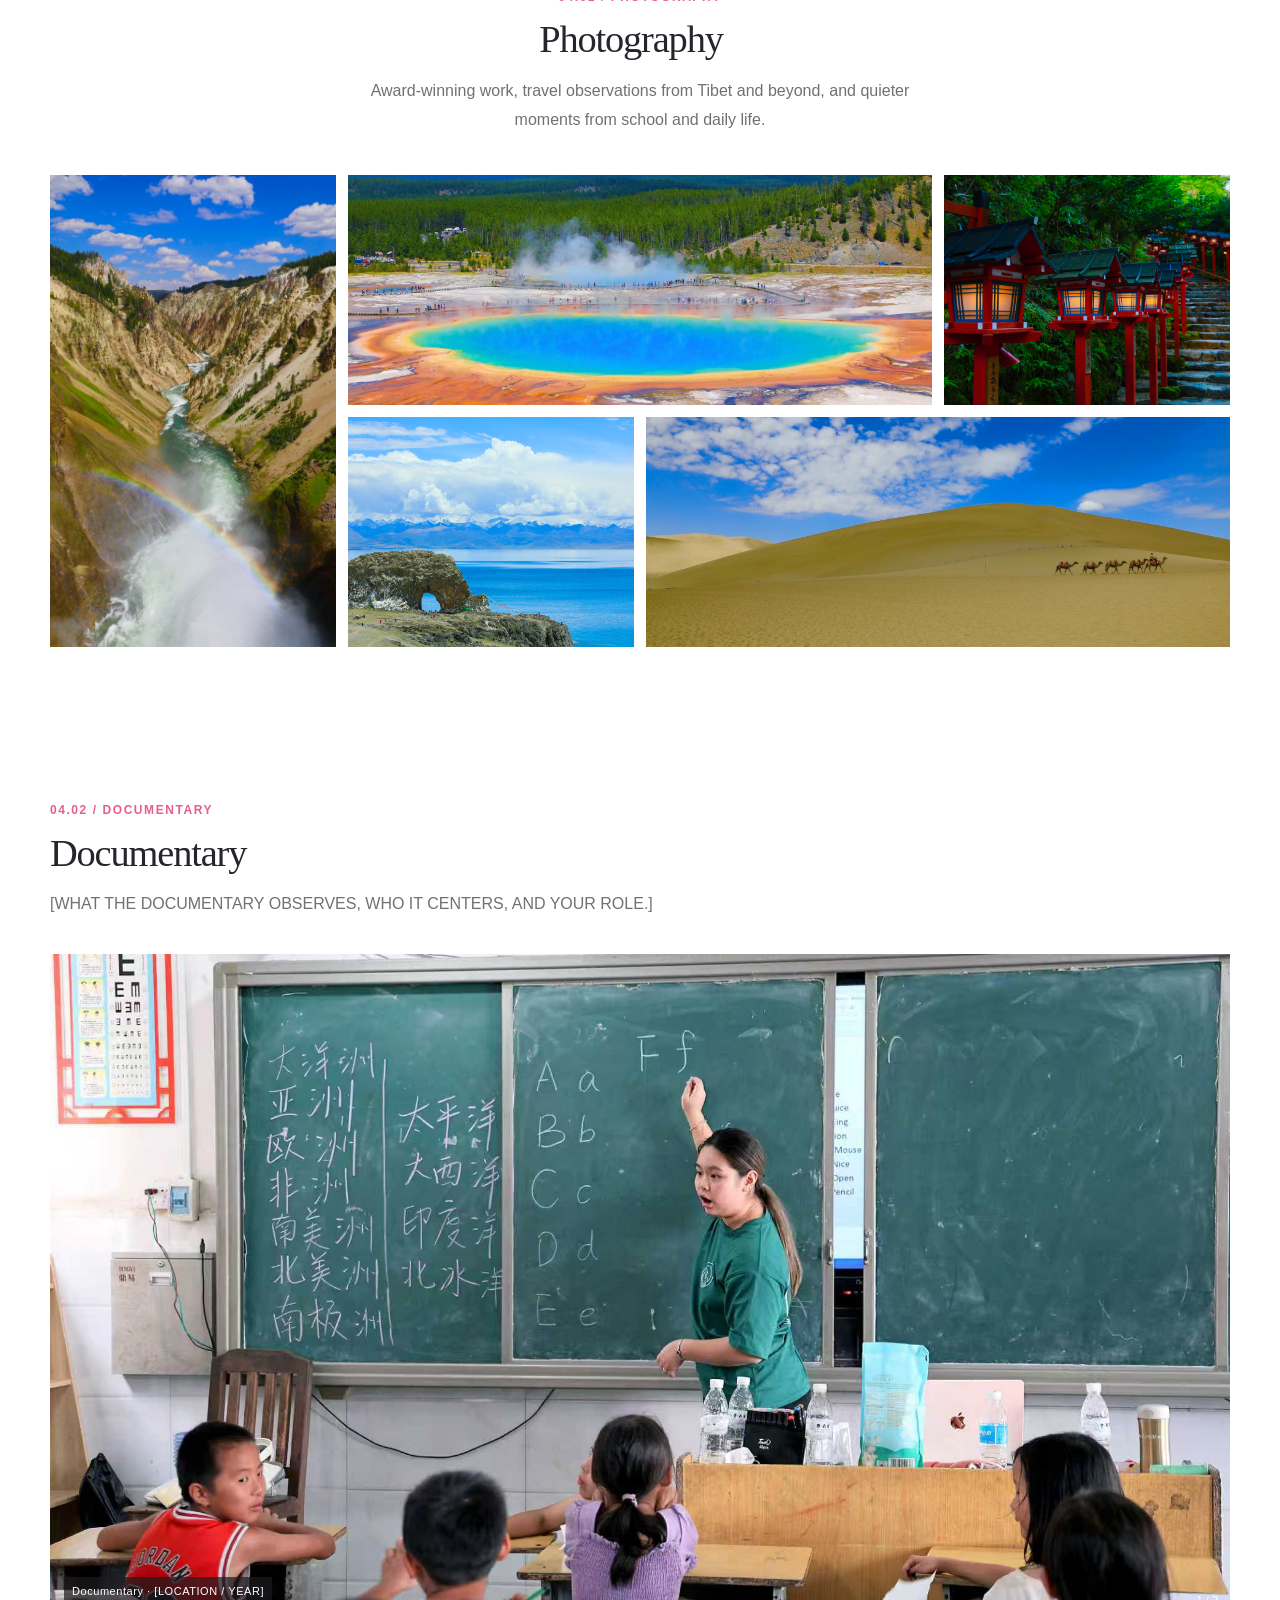
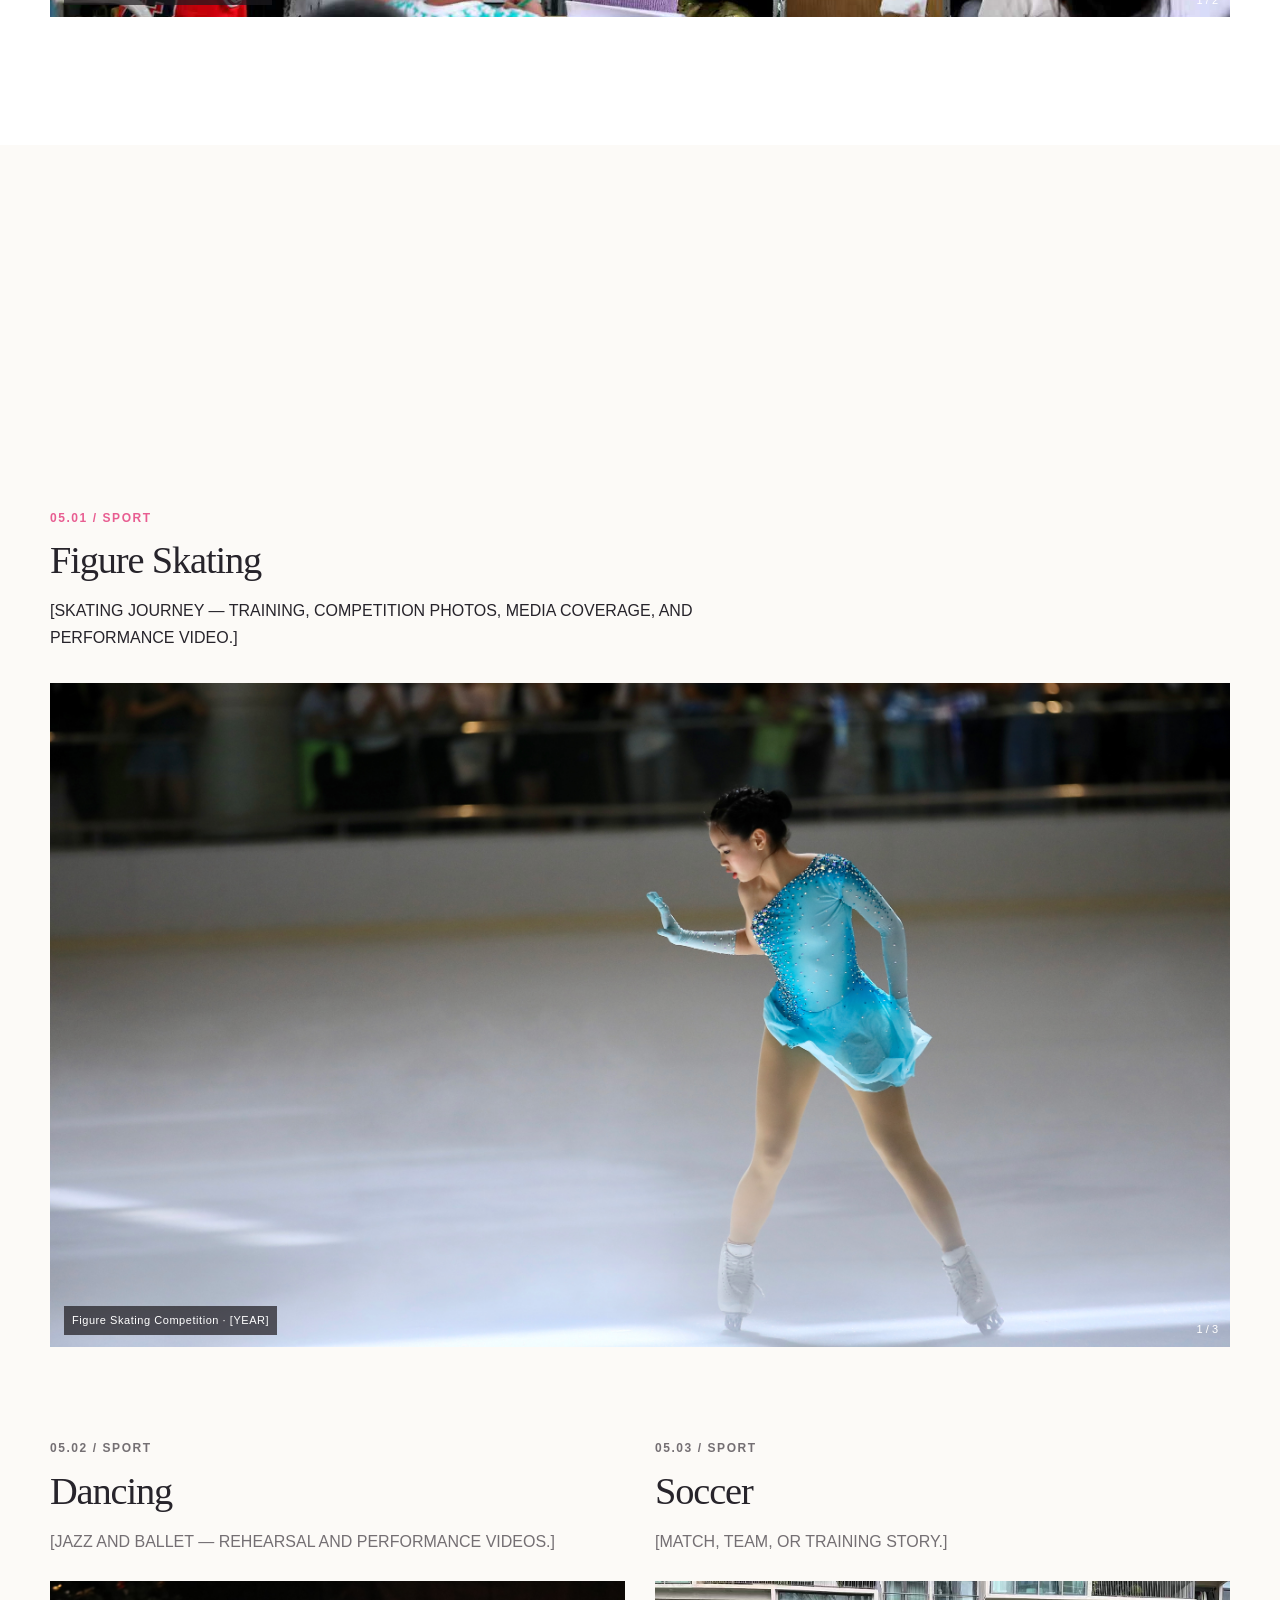
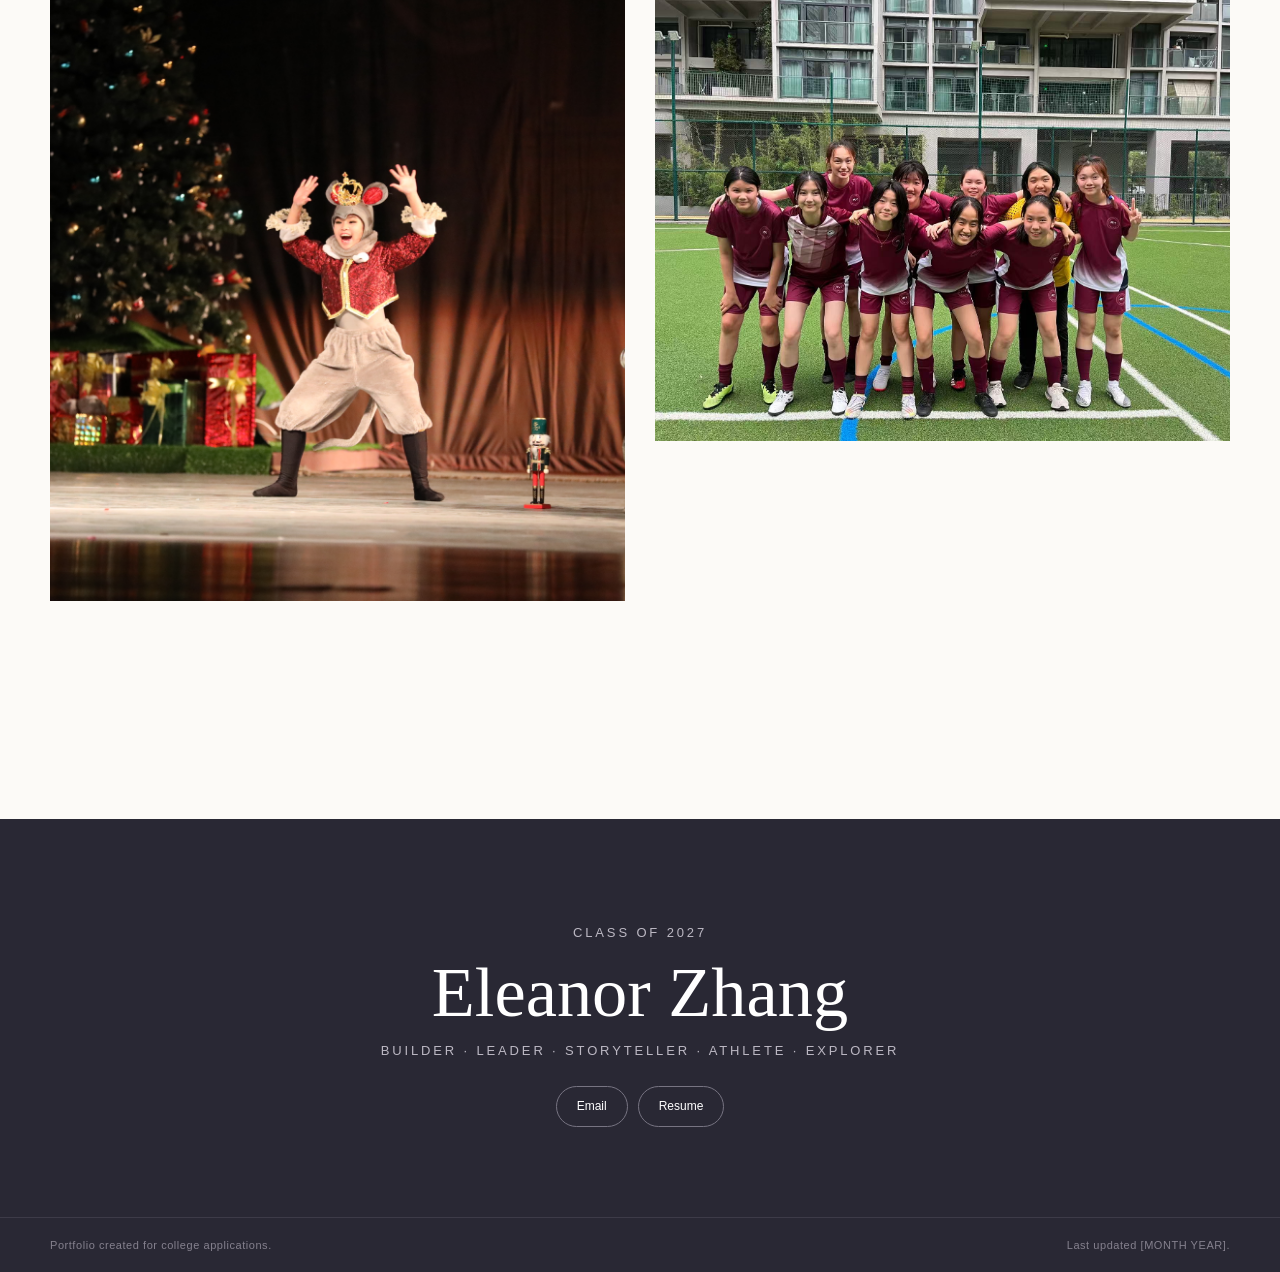
==== commit 3c744519: "Build sports galleries and video showcase" ====
--- a/index.html
+++ b/index.html
@@ -183,7 +183,7 @@
 			
 			<article id="bpa" class="story story-split reveal-group">
 				<div class="story-copy"><p class="sub-label">02.04 / Venture</p><h3>BPA</h3><p class="dek">[Business Professionals of America — competition, role, and project focus.]</p><p>[CONTEXT — CONTRIBUTION — RESULT — REFLECTION]</p></div>
-				<button class="zoom placeholder-image" type="button"><img src="./assets/leadership/Writing Center Tutor/Writing Center Tutor2.jpg" alt="BPA project presentation" loading="lazy"></button>
+				<button class="zoom placeholder-image" type="button"><img src="./assets/ventures/BPA/IMG_7489.JPG" alt="BPA project presentation" loading="lazy"></button>
 			</article>
 			<article id="china-camping-club" class="story story-overlay reveal-group">
 			<img src="./assets/ventures/China Camping Club/campingclub.png" alt="China Camping Club trip" loading="lazy">
@@ -250,7 +250,8 @@
 					<img src="./assets/leadership/Calligraphy Club/Calligraphy Club1.jpg" alt="Head Ambassador duty" loading="lazy"></button>
 				</article>
 				<article id="assistance-coach" class="lead-story reveal-group">
-					<p class="sub-label">03.05 / Leadership</p><h3>Assistance Coach</h3><p>[TEAM, RESPONSIBILITIES, AND HOW YOU SUPPORTED OTHERS' DEVELOPMENT.]</p><button class="zoom placeholder-image" type="button"><img src="./assets/sports/soccer/8609057e1944b80dc074584abcbfc604.jpg" alt="Assistance Coach training session" loading="lazy"></button>
+					<p class="sub-label">03.05 / Leadership</p><h3>Assistance Coach</h3><p>[TEAM, RESPONSIBILITIES, AND HOW YOU SUPPORTED OTHERS' DEVELOPMENT.]</p>
+					<button class="zoom placeholder-image" type="button"><img src="./assets/sports/soccer/soccer3.jpg" alt="Assistance Coach training session" loading="lazy"></button>
 				</article>
 				<article id="volunteer-teaching" class="lead-story reveal-group">
 					<p class="sub-label">03.06 / Leadership</p>
@@ -315,18 +316,6 @@
 						<img src="./assets/visual/photography/Silk road.jpg" alt="Photography work five" loading="lazy">
 					</button>
 				</div>
-				<!-- 新增：一行三张
-				<div class="photo-row-three">
-					<button class="zoom" type="button">
-						<img src="./assets/visual/photography/6.jpg" alt="Photography work six" loading="lazy">
-					</button>
-					<button class="zoom" type="button">
-						<img src="./assets/visual/photography/8.jpg" alt="Photography work seven" loading="lazy">
-					</button>
-					<button class="zoom" type="button">
-						<img src="./assets/visual/photography/14.jpg" alt="Photography work eight" loading="lazy">
-					</button>
-				</div> -->
 			</article>
 		</section>
 		<!-- SPORTS -->
@@ -350,11 +339,11 @@
 							<figcaption>Figure Skating Competition · [YEAR]</figcaption>
 						</figure>
 						
-						<figure class="slide"><button class="zoom" type="button"><img src="./assets/sports/fgure skating/d9946da61f33ca6ee5154e00ae468736.jpg" alt="Figure skating practice" loading="lazy"></button>
+						<figure class="slide"><button class="zoom" type="button"><img src="./assets/sports/fgure skating/skating4.jpg" alt="Figure skating practice" loading="lazy"></button>
 							<figcaption>Practice · [LOCATION / YEAR]</figcaption>
 						</figure>
 						
-						<figure class="slide"><button class="zoom" type="button"><img src="./assets/sports/fgure skating/481646633902_.pic.jpg" alt="Figure skating practice" loading="lazy"></button>
+						<figure class="slide"><button class="zoom" type="button"><img src="./assets/sports/fgure skating/skating5.png" alt="Figure skating practice" loading="lazy"></button>
 							<figcaption>Practice · [LOCATION / YEAR]</figcaption>
 						</figure>
 						
@@ -368,7 +357,7 @@
 					<p class="sub-label">05.02 / Sport</p>
 					<h3>Dancing</h3>
 					<p>[JAZZ AND BALLET — REHEARSAL AND PERFORMANCE VIDEOS.]</p><button class="zoom portrait" type="button">
-					<img src="./assets/sports/dance/WechatIMG883.jpg" alt="Dance performance" loading="lazy">
+					<img src="./assets/sports/dancing/dancing2.png" alt="Dance performance" loading="lazy">
 
 					
 					</button>
@@ -376,7 +365,7 @@
 				<article id="soccer" class="sport-story reveal-group">
 					<p class="sub-label">05.03 / Sport</p>
 					<h3>Soccer</h3>
-					<p>[MATCH, TEAM, OR TRAINING STORY.]</p><button class="zoom" type="button"><img src="./assets/sports/soccer/104835dd926bf6d7cf55ec51df4565ad.jpg" alt="Soccer match" loading="lazy"></button>
+					<p>[MATCH, TEAM, OR TRAINING STORY.]</p><button class="zoom" type="button"><img src="./assets/sports/soccer/soccer3.jpg" alt="Soccer match" loading="lazy"></button>
 				</article>
 			</div>
 		</section>
--- a/style.css
+++ b/style.css
@@ -237,3 +237,37 @@
     padding:0 11px;
   }
 }
+
+/* SPORTS DETAIL */
+.sports-detail-page .detail-content{background:linear-gradient(180deg,#fcfaf7,#f7f6f2)}
+.sports-detail-page .detail-module{max-width:1240px}
+.sport-detail-module h3{margin:0;font:400 clamp(1.45rem,2.2vw,2rem)/1.1 var(--serif)}
+.sports-gallery-pair{display:grid;grid-template-columns:1fr 1fr;gap:28px}
+.sports-media-section{min-width:0}
+.sports-media-heading{display:flex;align-items:end;justify-content:space-between;gap:16px;margin-bottom:16px}
+.sports-media-heading .sub-label{margin:0}
+.sports-carousel{position:relative;border-radius:14px;overflow:hidden;background:#17151b;box-shadow:0 16px 44px rgba(39,36,43,.12)}
+.sports-carousel .slides{aspect-ratio:4/3;background:#17151b}
+.sports-carousel-wide{max-width:980px;margin:0 auto}
+.sports-carousel-wide .slides{aspect-ratio:16/9}
+.sports-carousel img{object-position:center}
+.sports-carousel .carousel-prev,.sports-carousel .carousel-next{width:48px;height:70px;border:0;border-radius:0;background:linear-gradient(90deg,rgba(15,14,18,.58),rgba(15,14,18,.12));font:300 48px/1 var(--sans);opacity:.82;box-shadow:none}
+.sports-carousel .carousel-prev{left:0}
+.sports-carousel .carousel-next{right:0;background:linear-gradient(270deg,rgba(15,14,18,.58),rgba(15,14,18,.12))}
+.sports-carousel .carousel-prev:hover,.sports-carousel .carousel-next:hover,.sports-carousel .carousel-prev:focus-visible,.sports-carousel .carousel-next:focus-visible{opacity:1;background:rgba(232,93,145,.78)}
+.sports-carousel .carousel-count{right:14px;bottom:12px;padding:3px 8px;border-radius:999px;background:rgba(15,14,18,.58);letter-spacing:.08em}
+.sports-video-grid{display:grid;grid-template-columns:1fr 1fr .62fr;gap:22px;align-items:start;margin-top:54px}
+.sports-video-card{margin:0;min-width:0}
+.sports-video-frame{position:relative;overflow:hidden;border-radius:14px;background:#17151b;box-shadow:0 16px 44px rgba(39,36,43,.12)}
+.sports-video-frame.landscape{aspect-ratio:16/9}
+.sports-video-frame.portrait{max-width:330px;aspect-ratio:9/16;margin:0 auto}
+.sports-video-frame video{width:100%;height:100%;object-fit:contain;background:#17151b}
+.sports-video-card figcaption{display:flex;gap:10px;margin-top:12px;color:var(--ink);font:400 1rem/1.35 var(--serif)}
+.sports-video-card figcaption span{color:var(--pink);font:700 10px/1.8 var(--sans);letter-spacing:.12em}
+.media-pending img{opacity:.48;filter:saturate(.7)}
+.media-pending:after{content:"";position:absolute;inset:0;background:linear-gradient(180deg,transparent,rgba(15,14,18,.68))}
+.media-pending p{position:absolute;z-index:1;left:18px;right:18px;bottom:16px;margin:0;color:#fff;font-size:12px;letter-spacing:.06em;text-align:center}
+.sports-dancing-layout{display:grid;grid-template-columns:1.35fr .65fr;gap:26px;align-items:start}
+.sports-dancing-layout .sports-carousel .slides{aspect-ratio:4/3}
+@media(max-width:900px){.sports-gallery-pair,.sports-video-grid,.sports-dancing-layout{grid-template-columns:1fr}.sports-video-grid .portrait-card{max-width:360px;margin:0 auto}.sports-video-frame.portrait{width:min(100%,330px)}.sports-dancing-layout .sports-video-card{max-width:680px;width:100%;margin:0 auto}}
+@media(max-width:767px){.sports-gallery-pair{gap:48px}.sports-carousel .carousel-prev,.sports-carousel .carousel-next{width:42px;height:62px;font-size:42px}.sports-video-grid{margin-top:44px}.sports-detail-page .detail-module{padding-left:20px;padding-right:20px}}
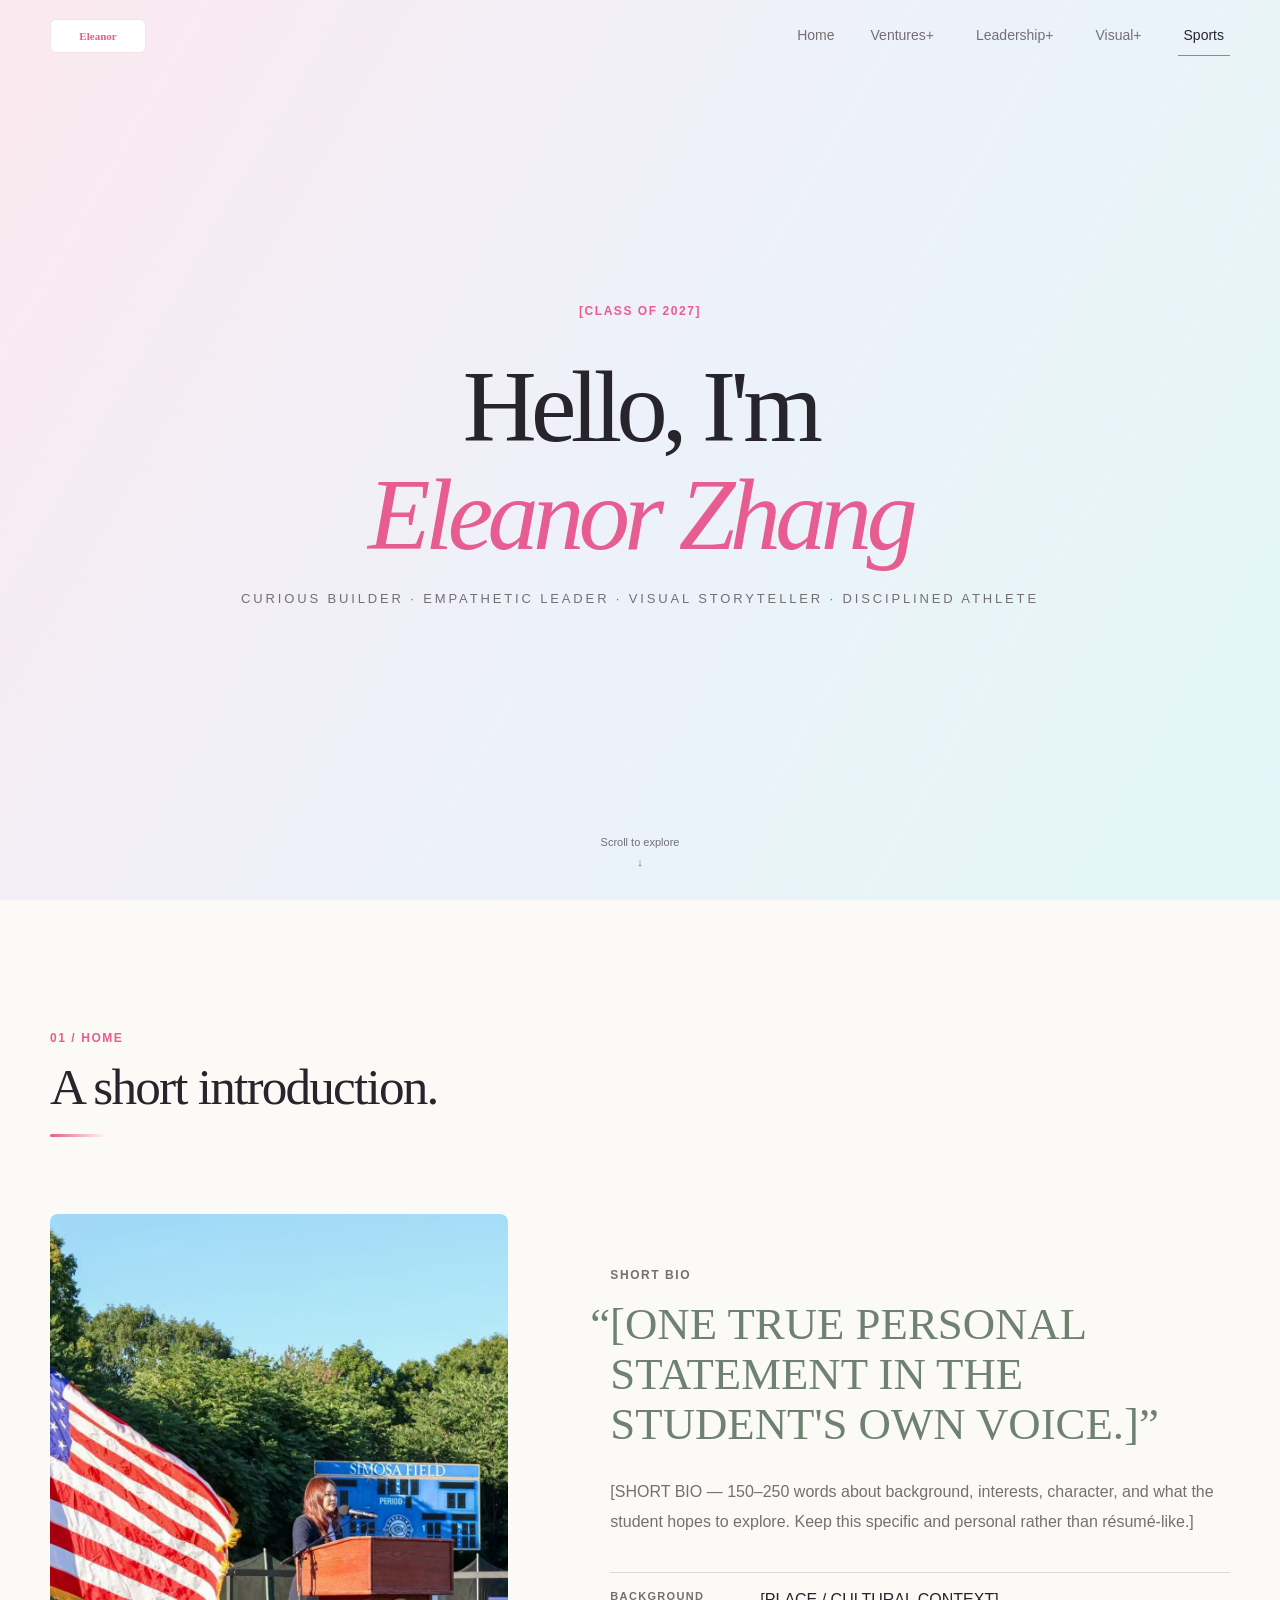
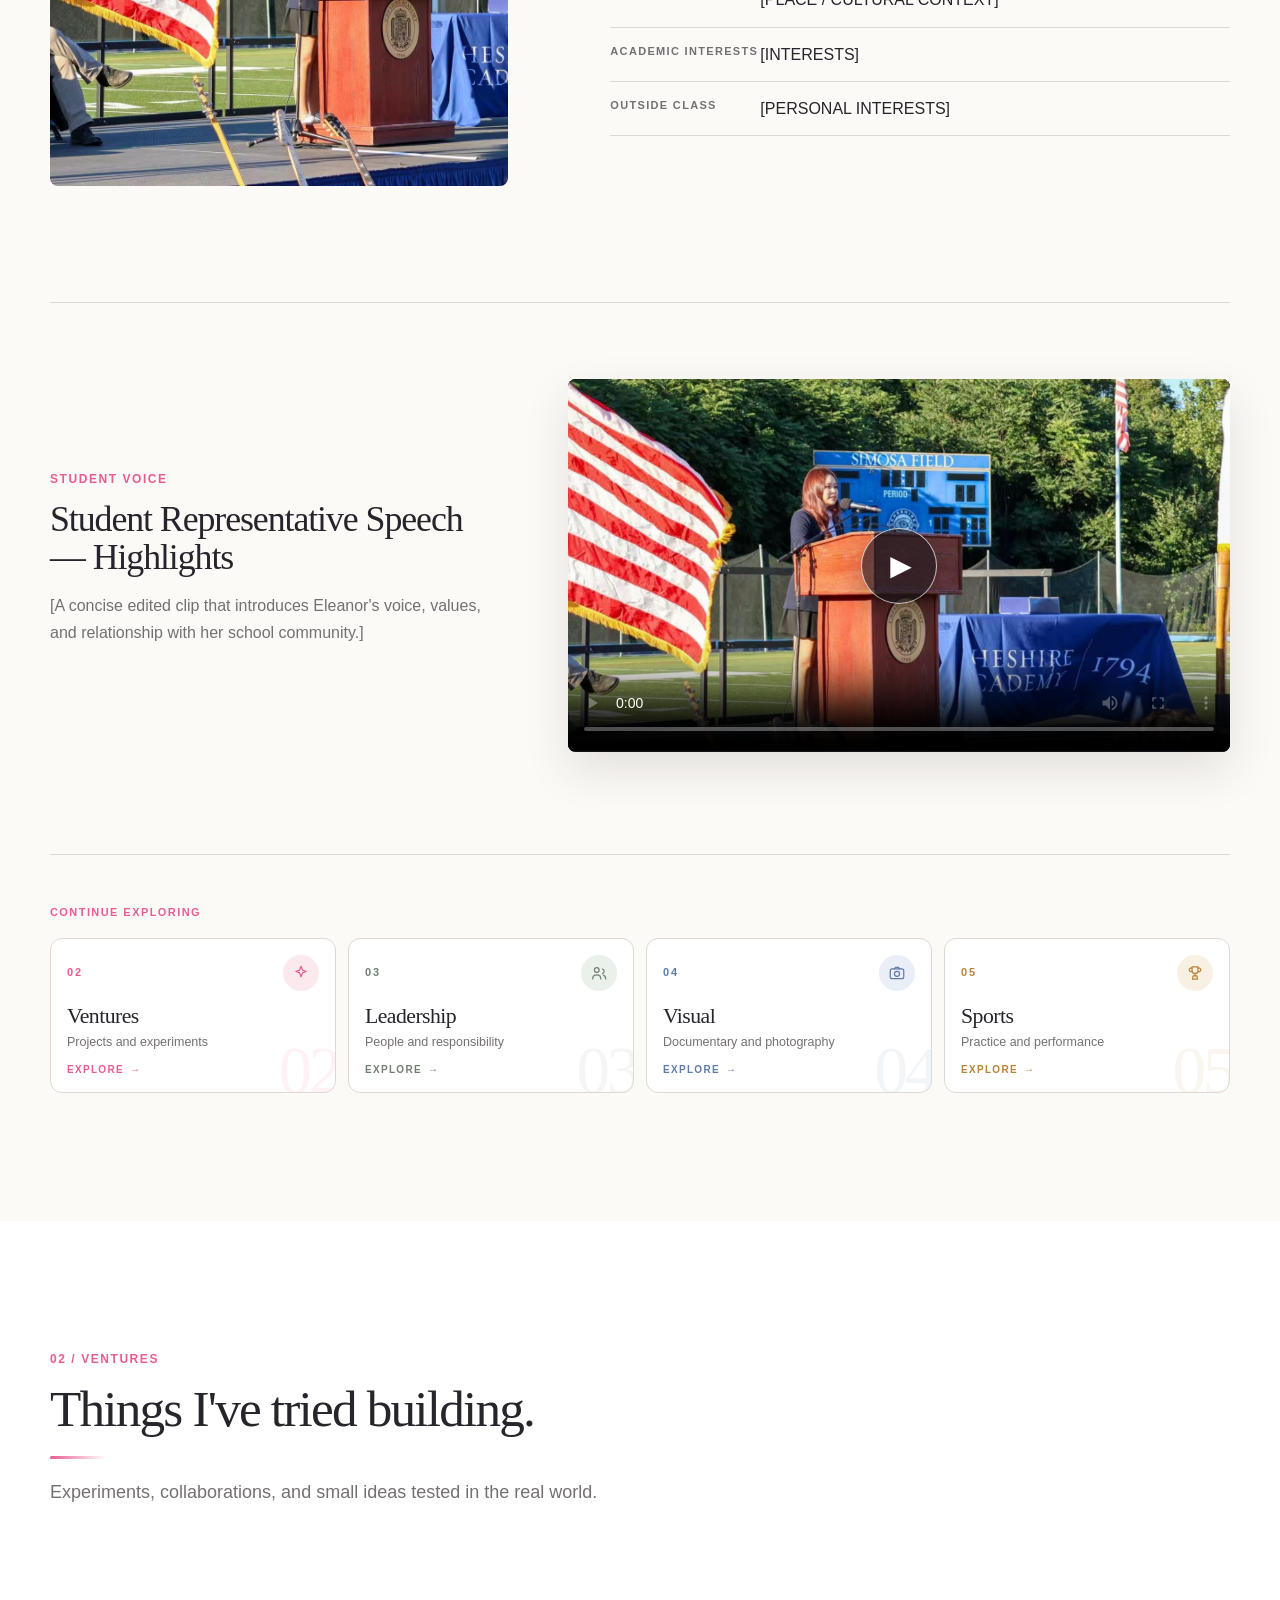
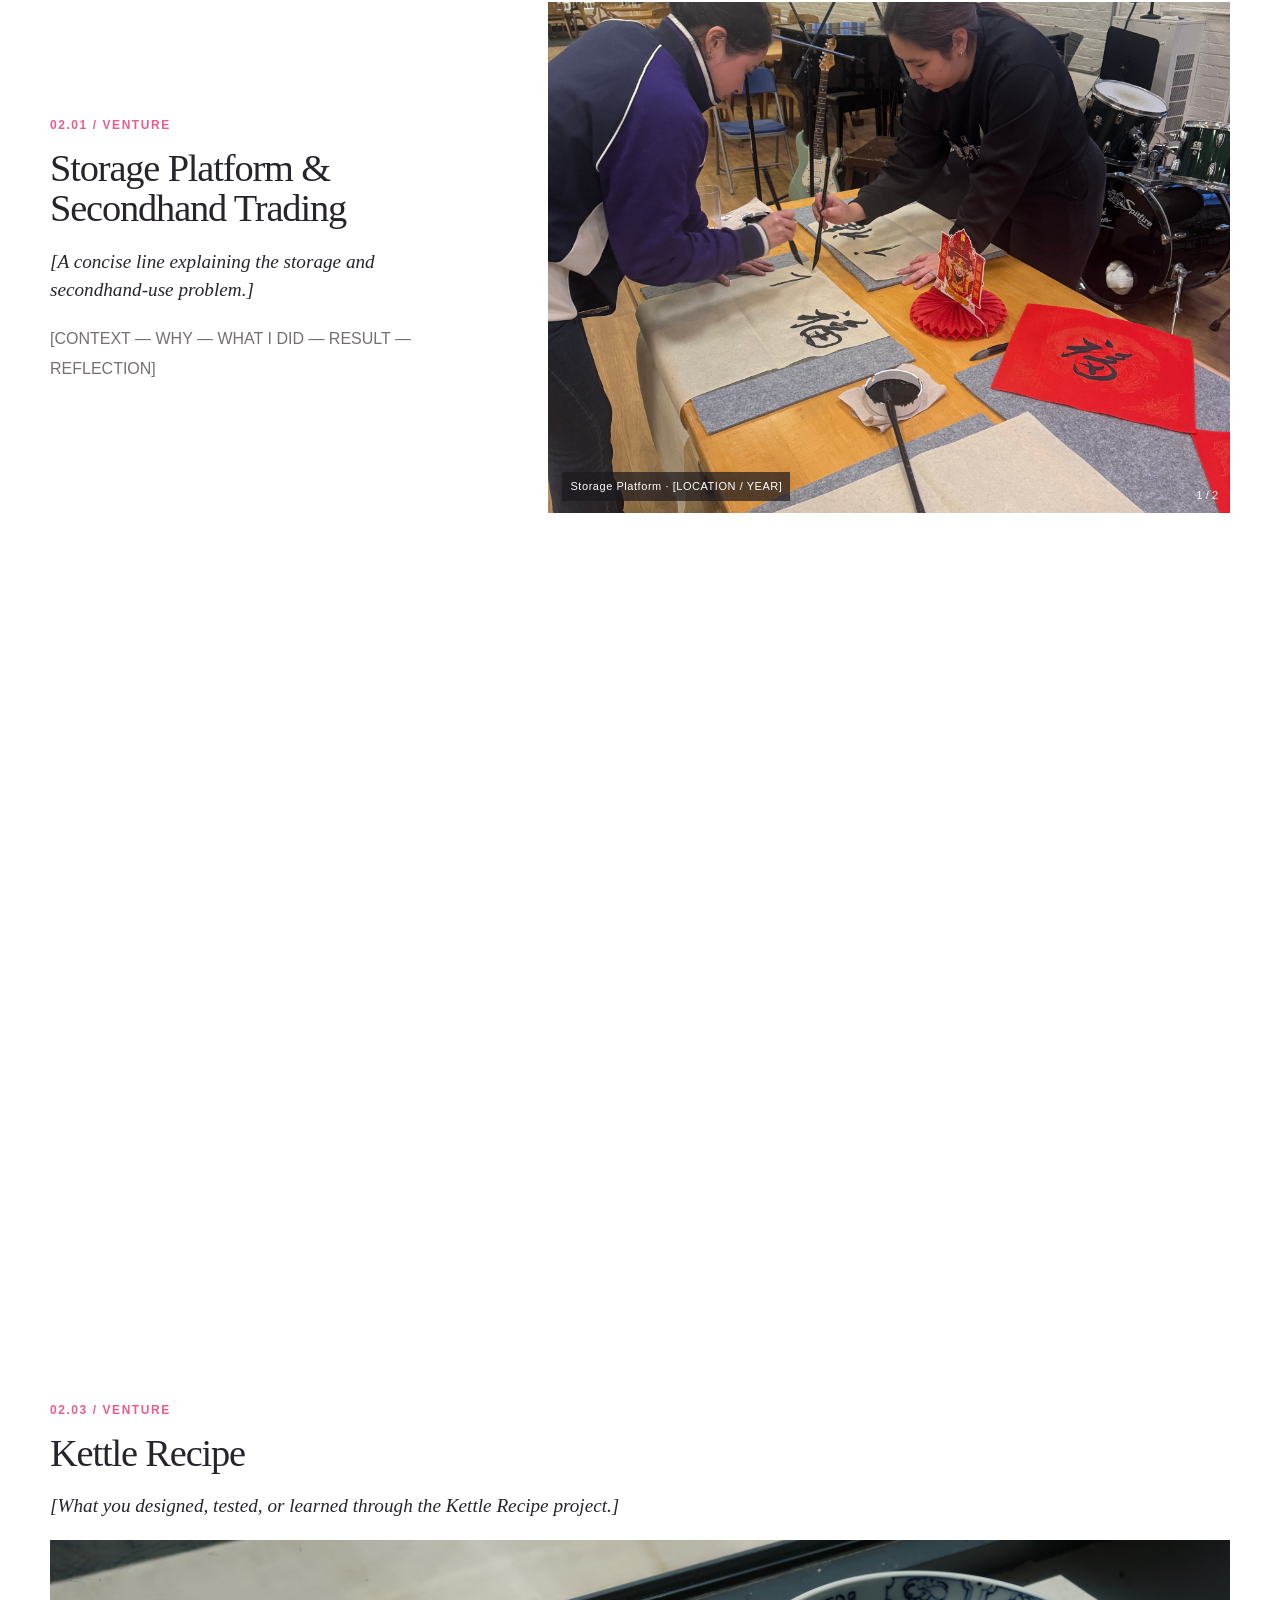
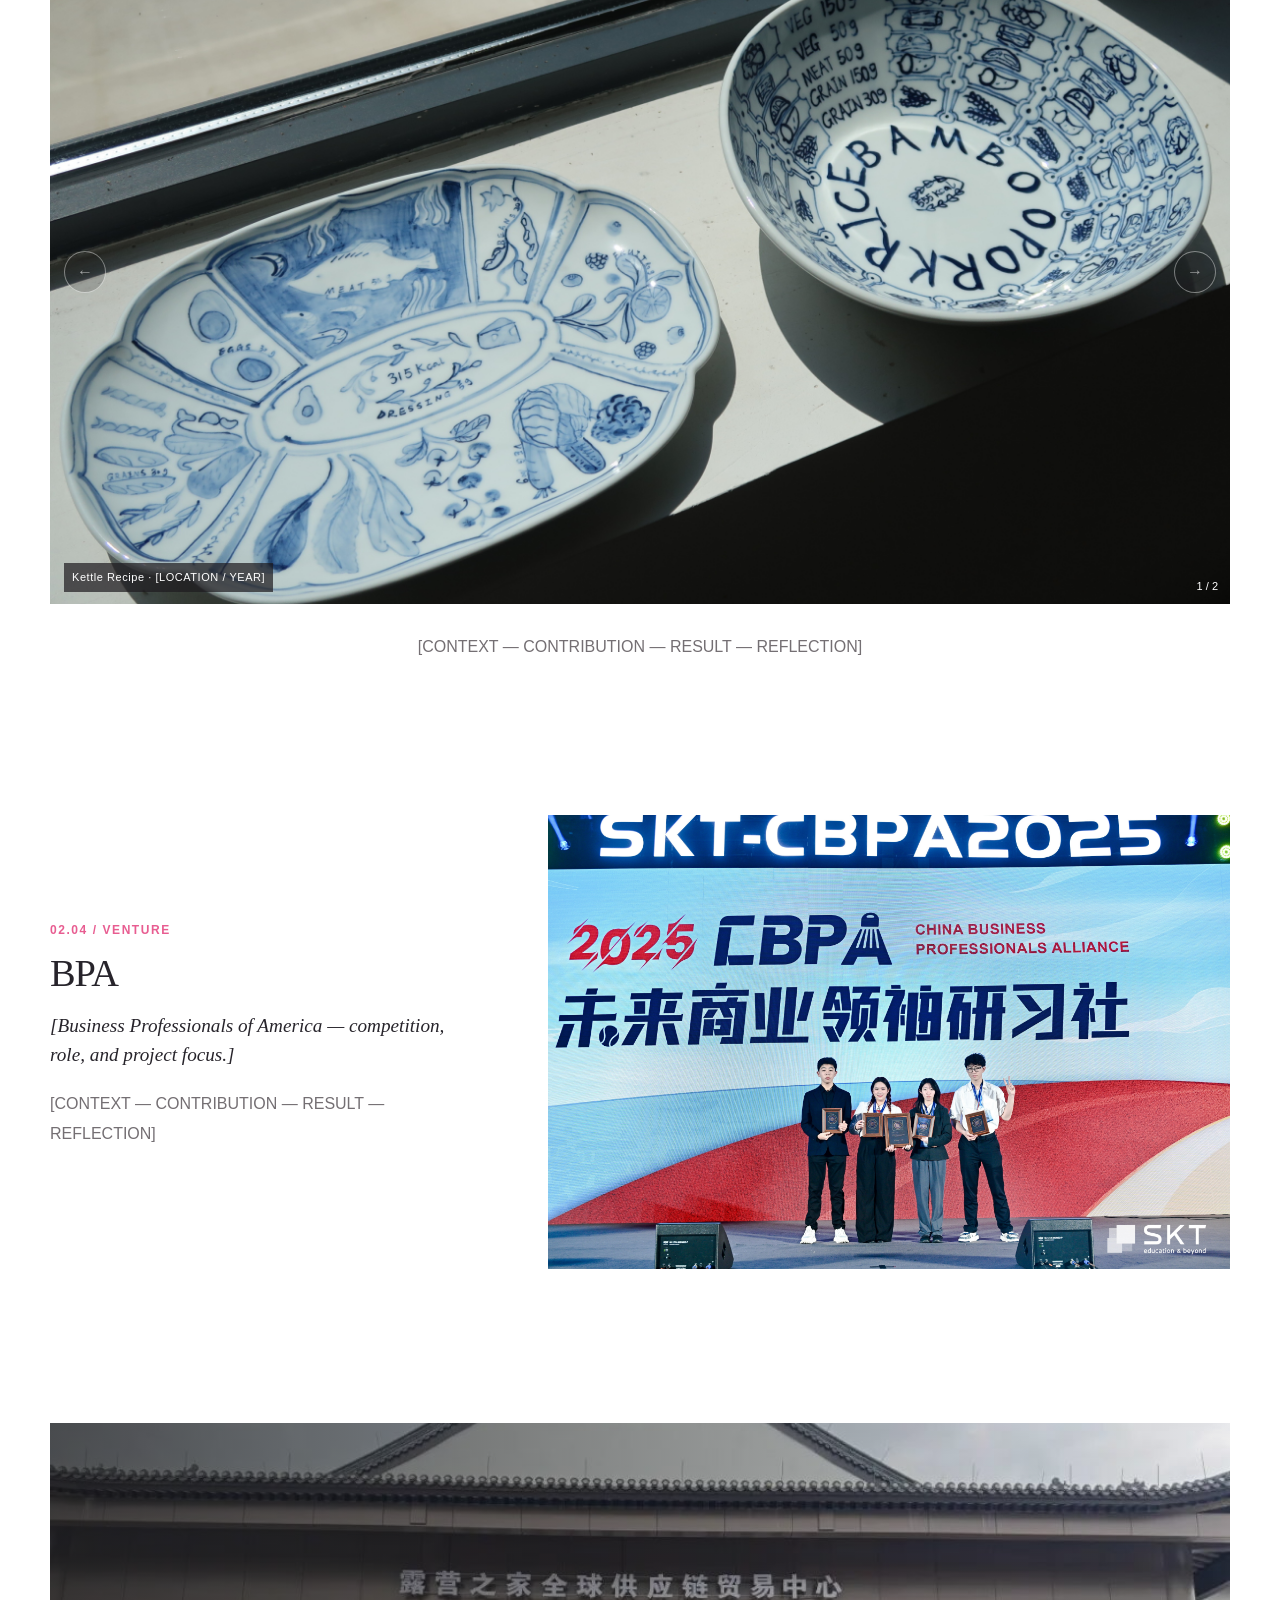
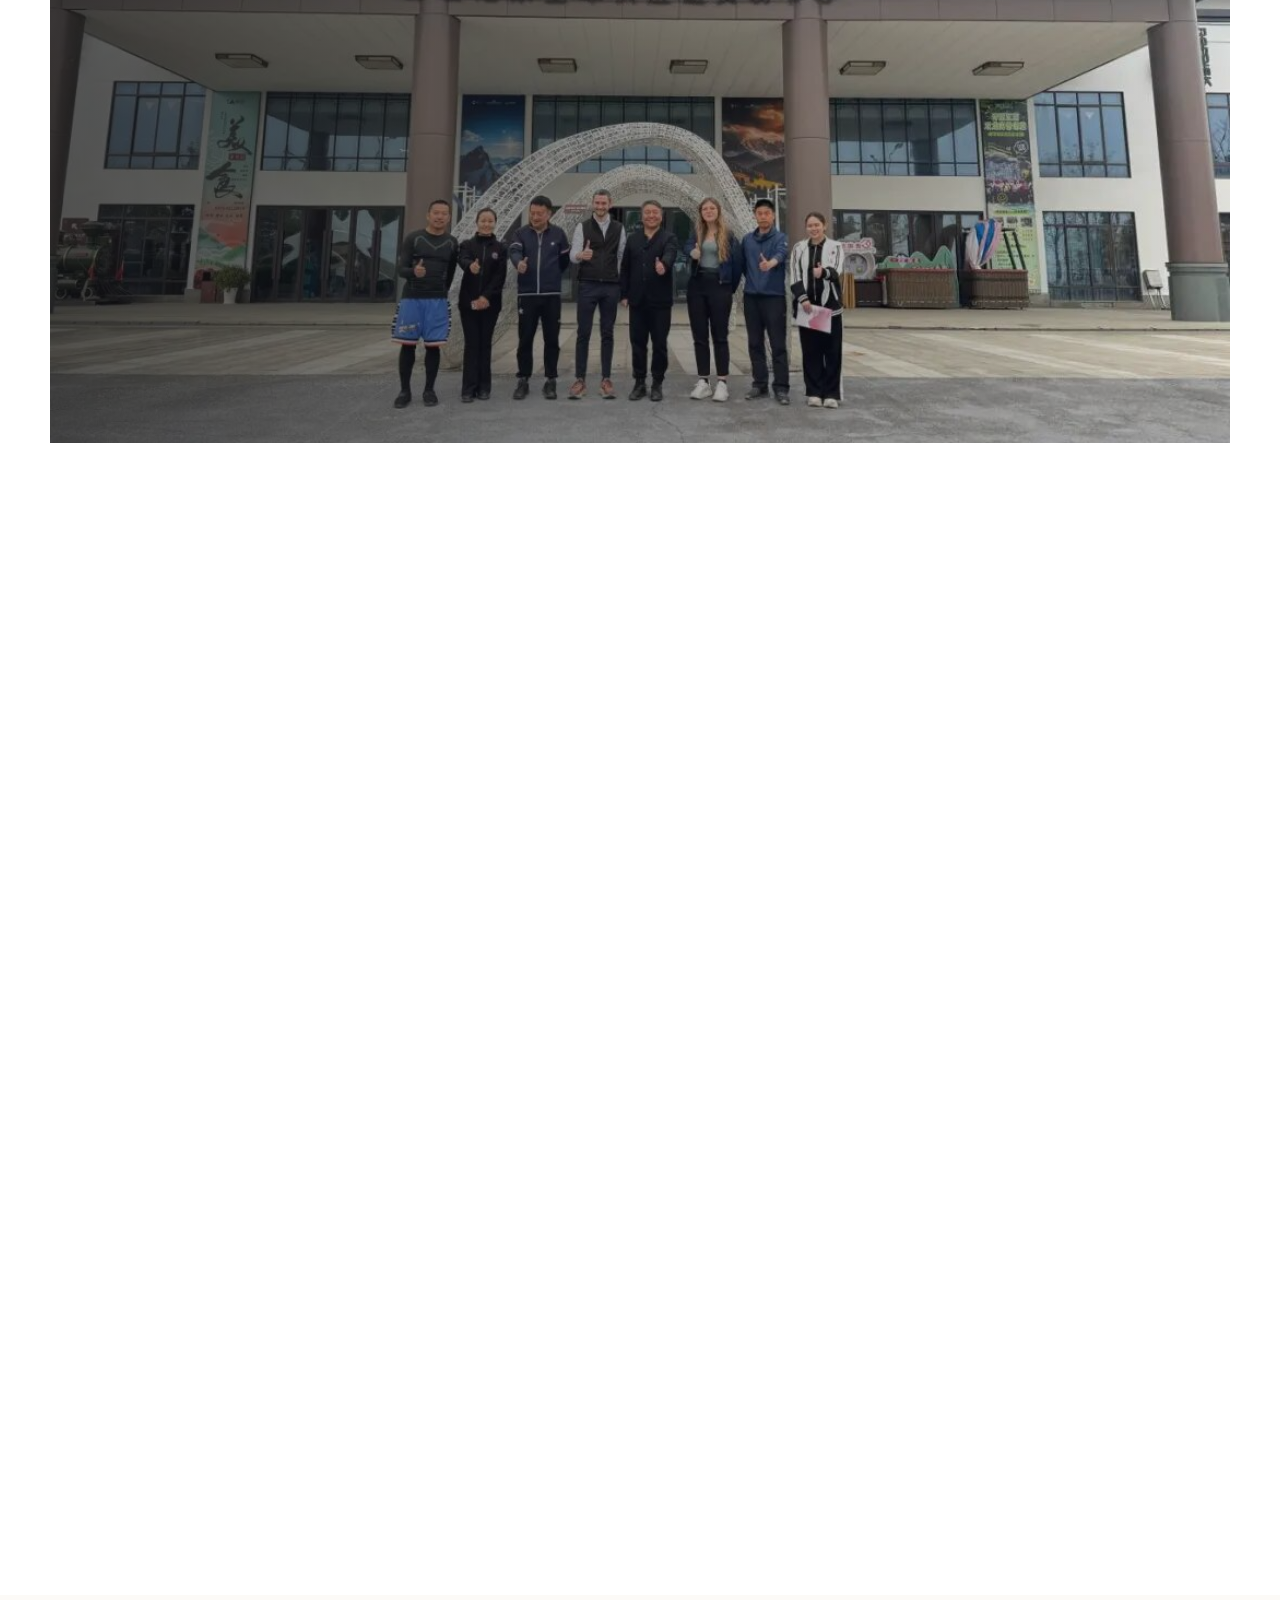
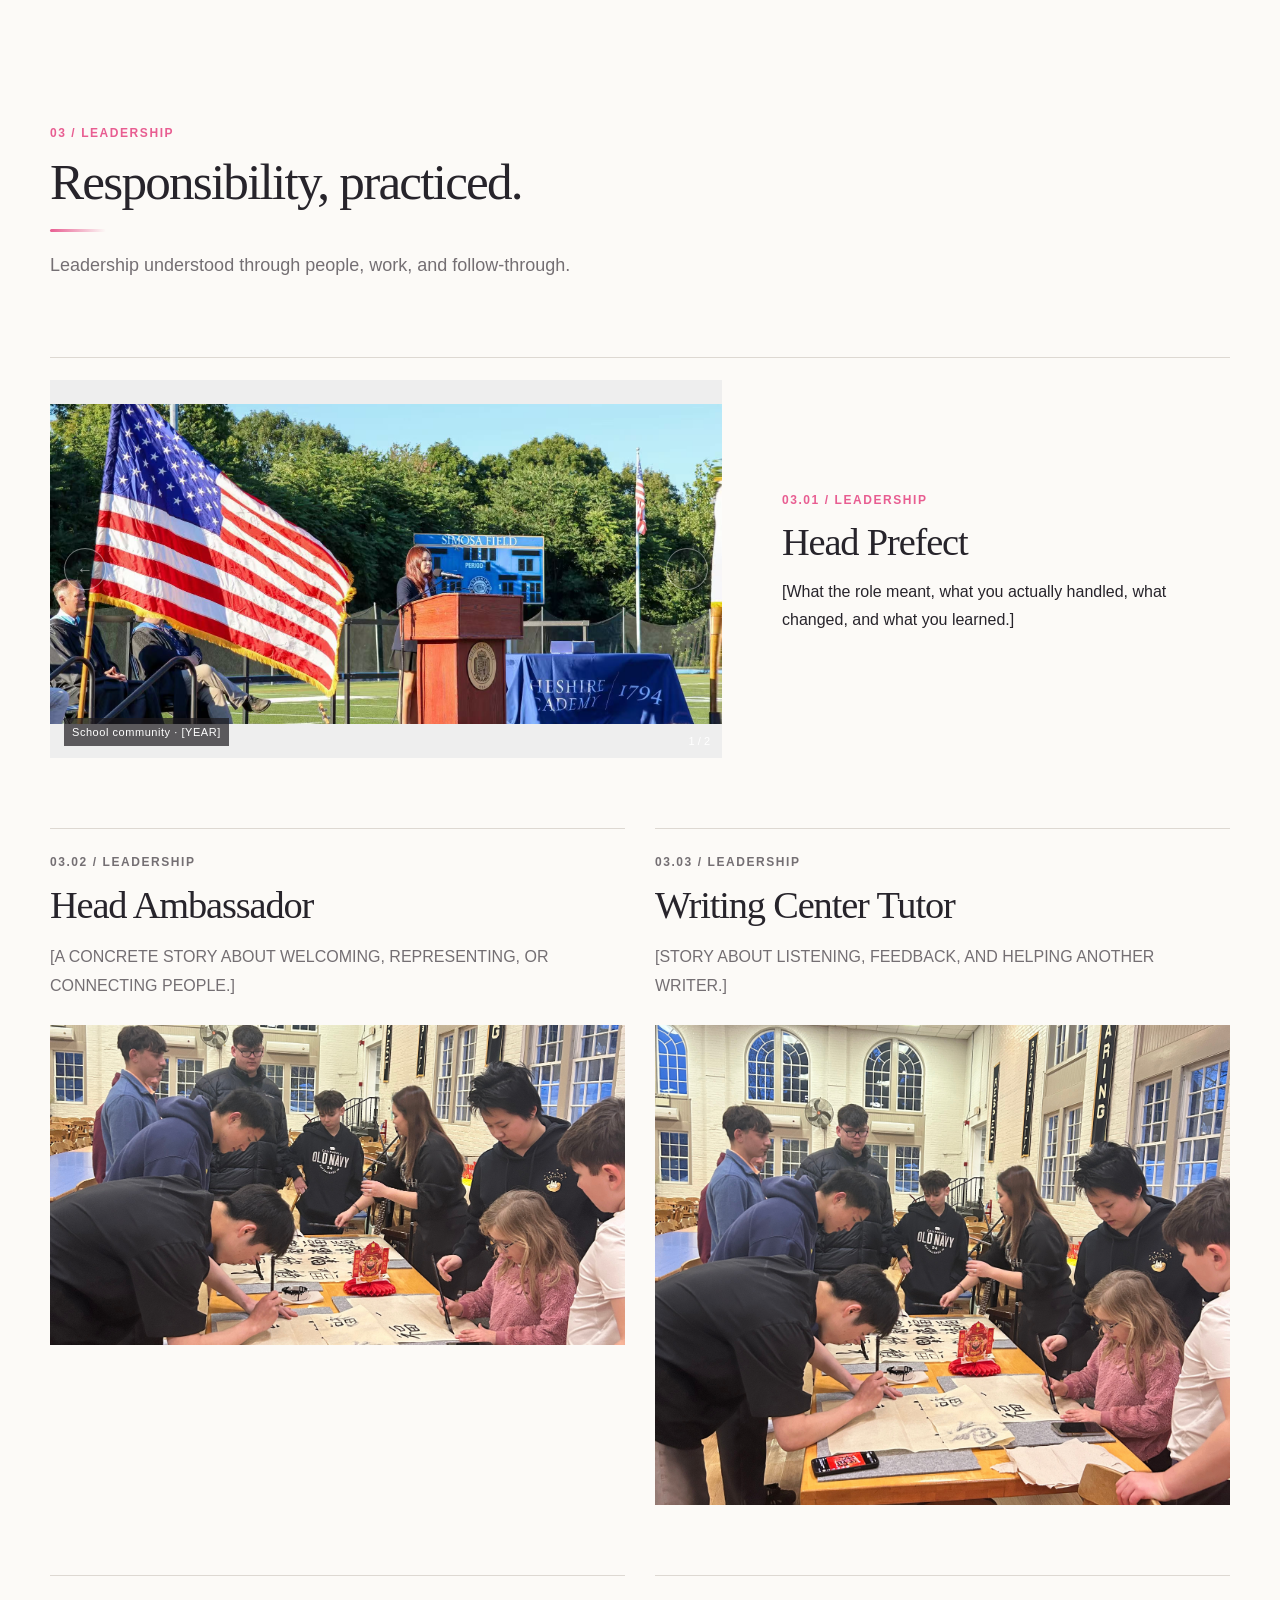
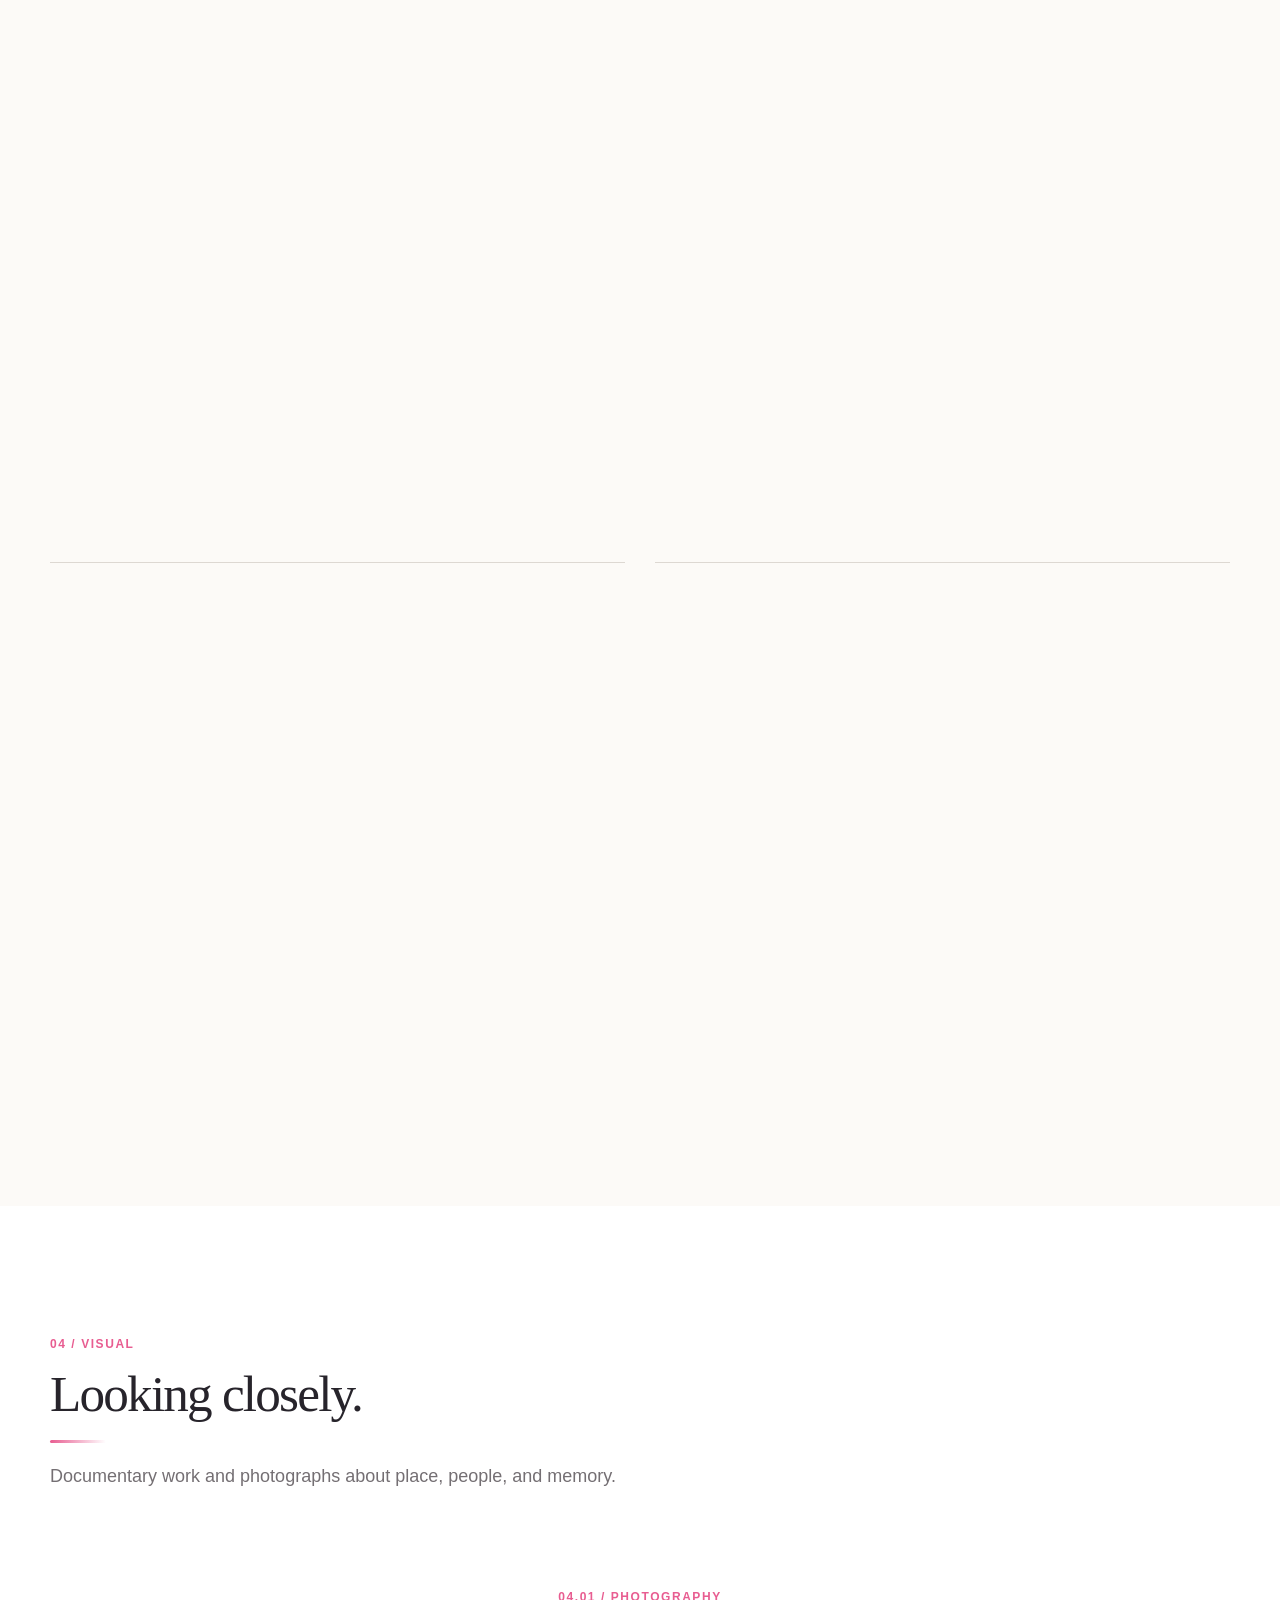
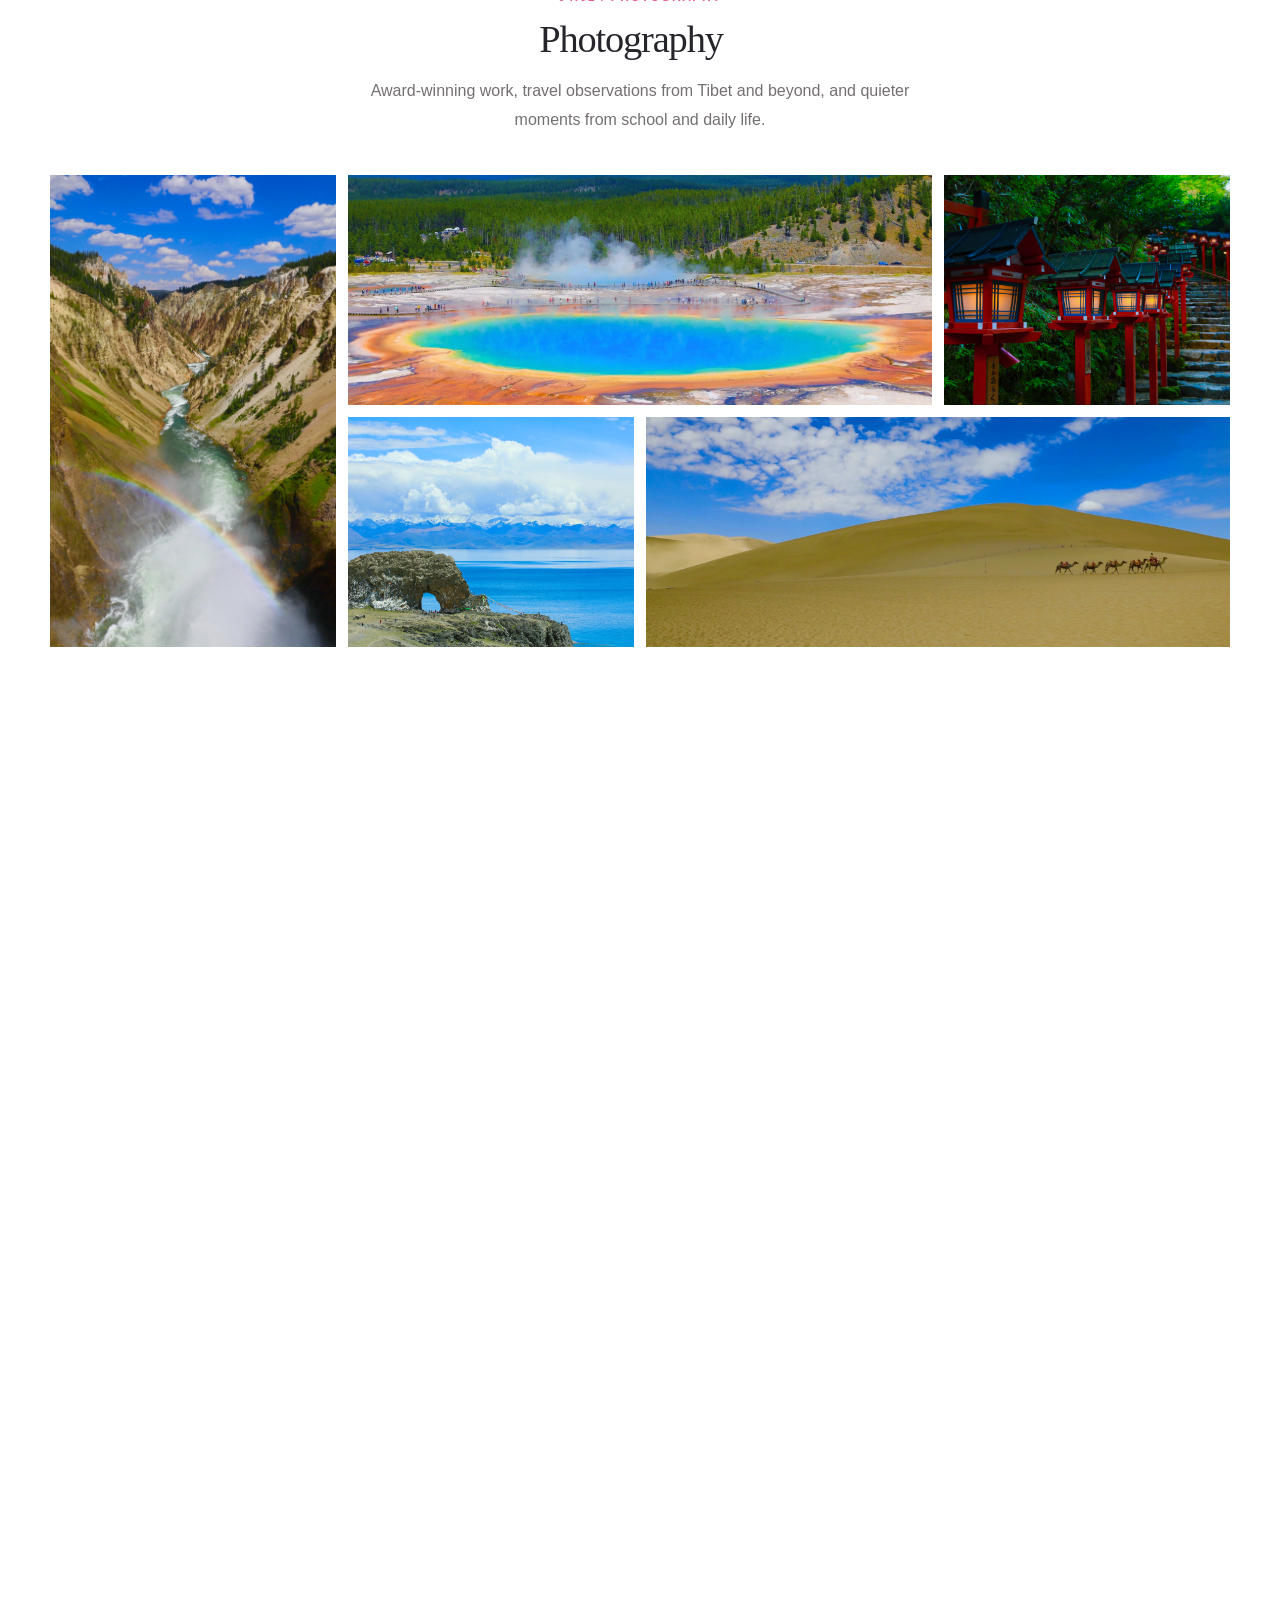
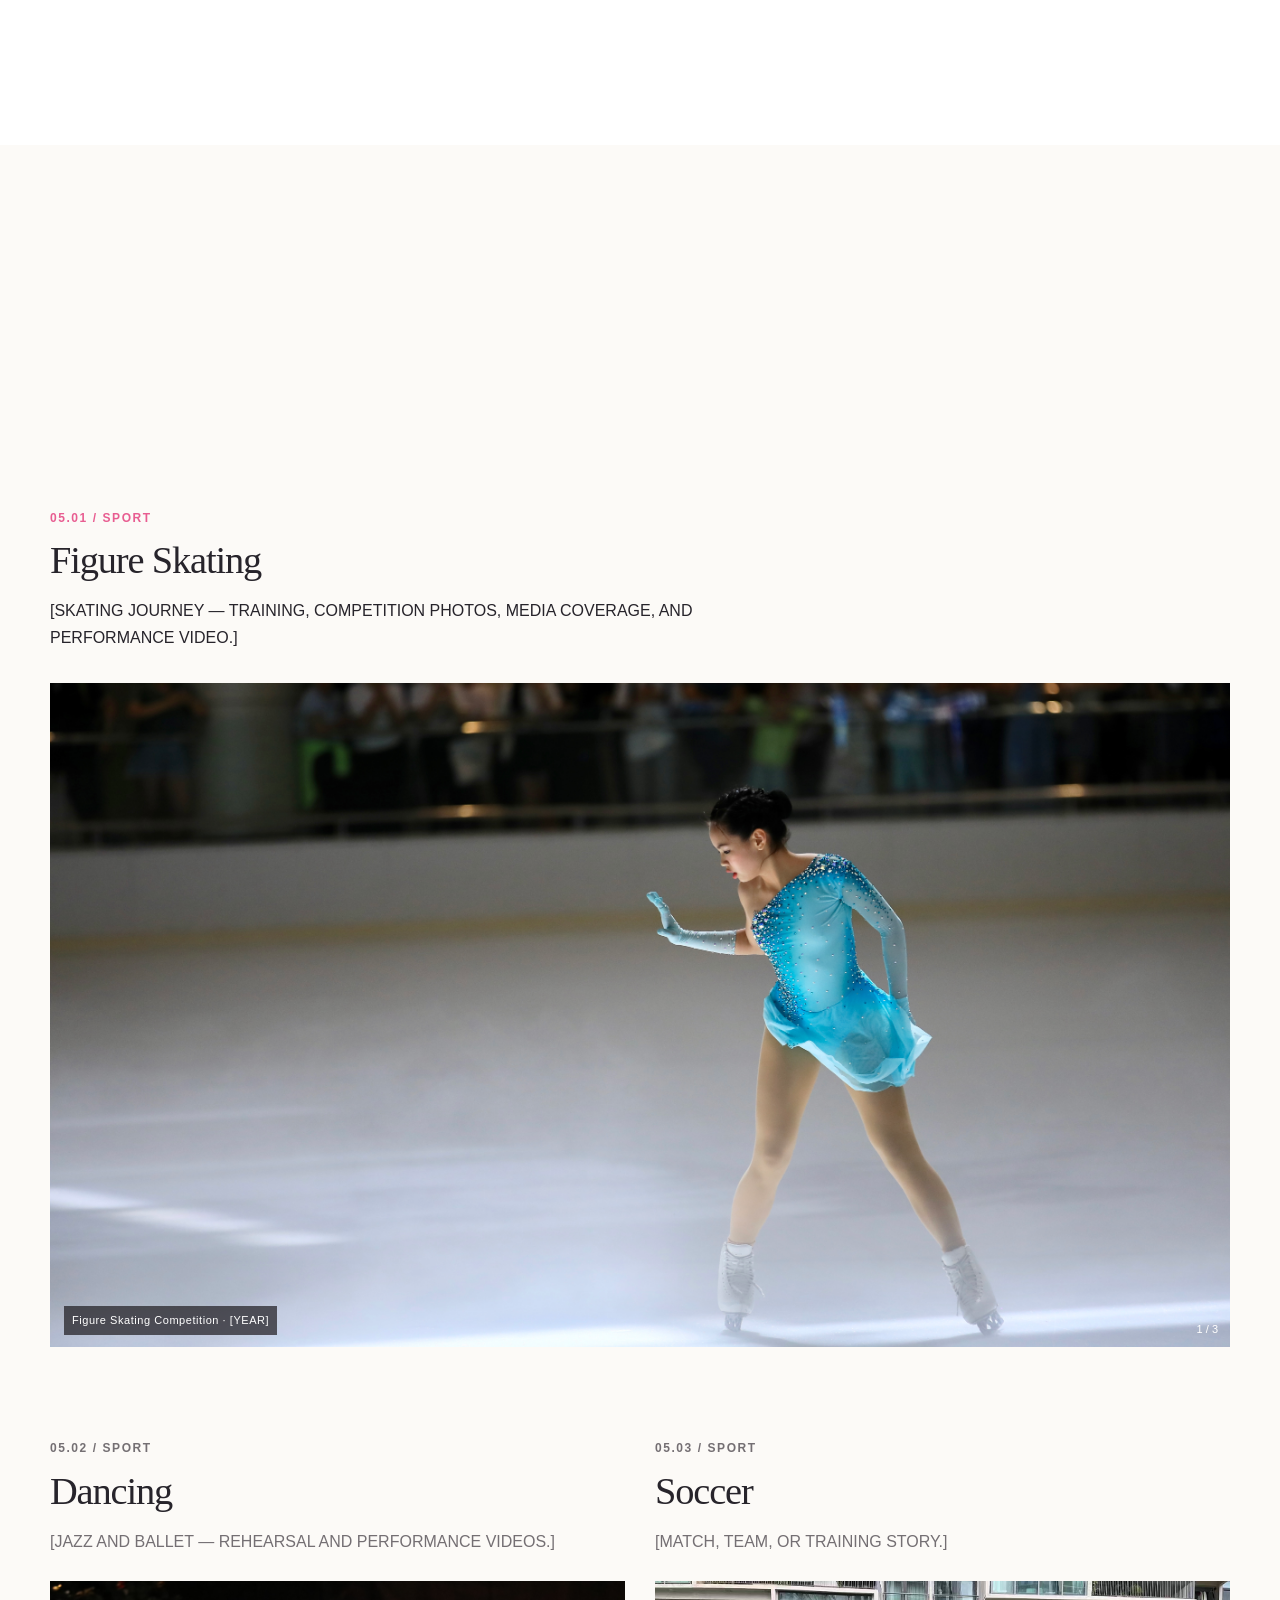
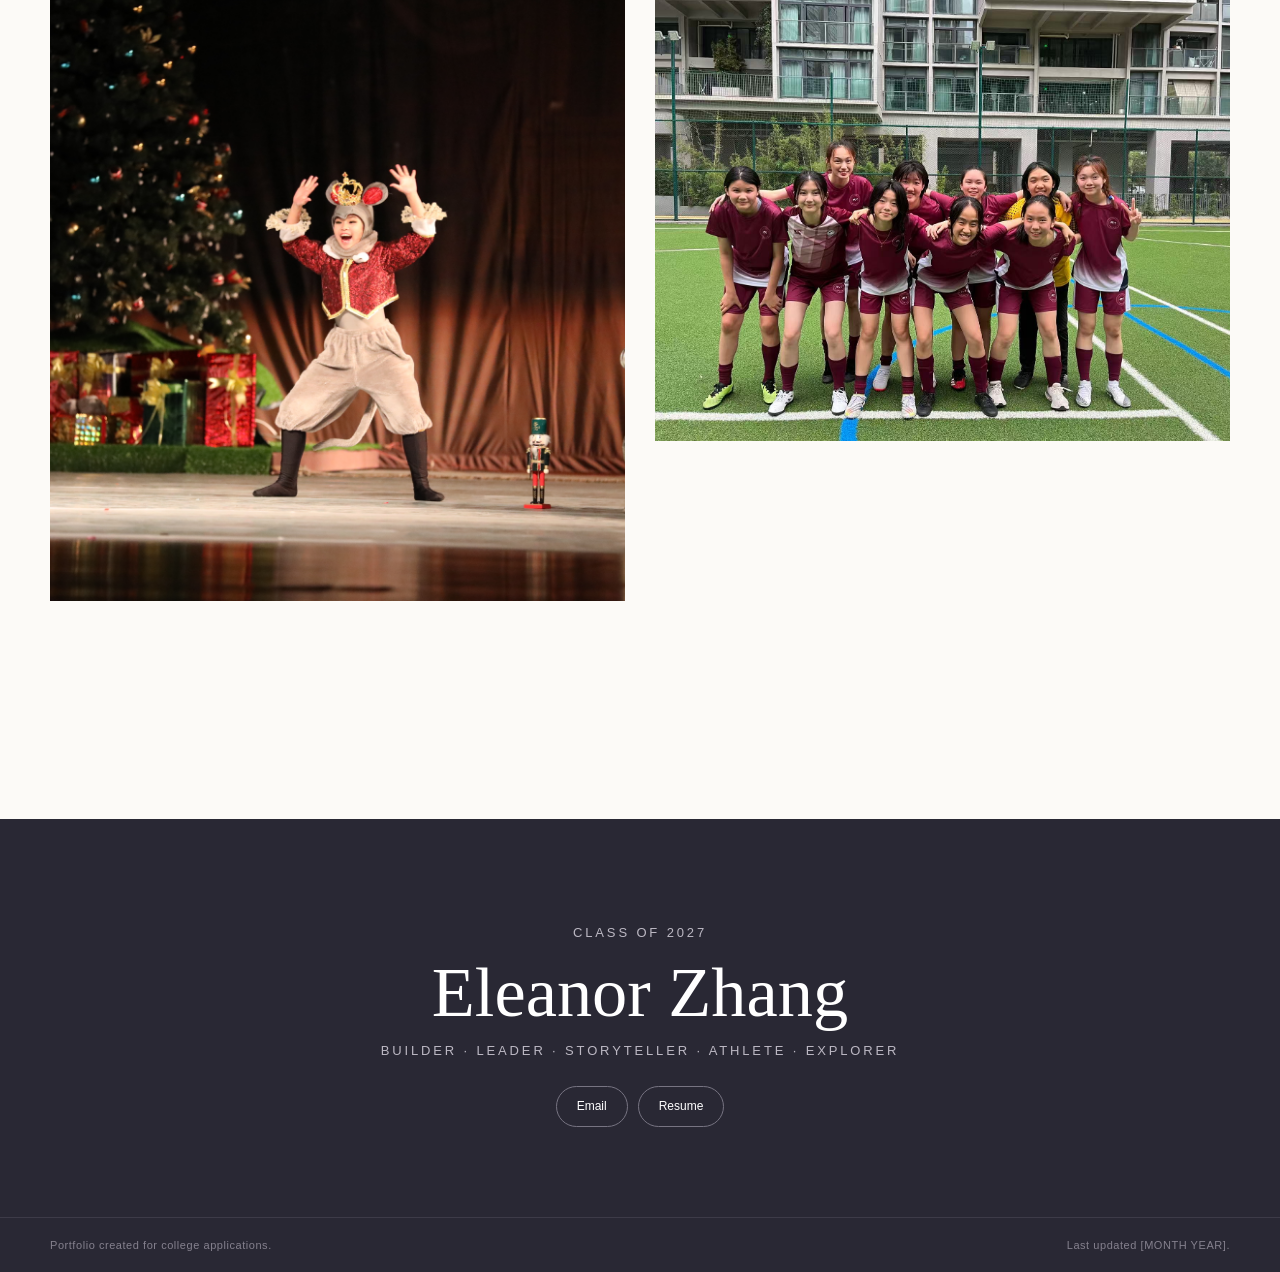
==== commit 097bb0a4: "Refine figure skating showcase layout" ====
--- a/index.html
+++ b/index.html
@@ -339,7 +339,7 @@
 							<figcaption>Figure Skating Competition · [YEAR]</figcaption>
 						</figure>
 						
-						<figure class="slide"><button class="zoom" type="button"><img src="./assets/sports/fgure skating/skating4.jpg" alt="Figure skating practice" loading="lazy"></button>
+						<figure class="slide"><button class="zoom" type="button"><img src="./assets/sports/fgure skating/skating4.png" alt="Figure skating practice" loading="lazy"></button>
 							<figcaption>Practice · [LOCATION / YEAR]</figcaption>
 						</figure>
 						
--- a/style.css
+++ b/style.css
@@ -242,12 +242,17 @@
 .sports-detail-page .detail-content{background:linear-gradient(180deg,#fcfaf7,#f7f6f2)}
 .sports-detail-page .detail-module{max-width:1240px}
 .sport-detail-module h3{margin:0;font:400 clamp(1.45rem,2.2vw,2rem)/1.1 var(--serif)}
-.sports-gallery-pair{display:grid;grid-template-columns:1fr 1fr;gap:28px}
 .sports-media-section{min-width:0}
-.sports-media-heading{display:flex;align-items:end;justify-content:space-between;gap:16px;margin-bottom:16px}
+.sports-media-heading{display:flex;align-items:end;justify-content:space-between;gap:24px;margin-bottom:18px}
 .sports-media-heading .sub-label{margin:0}
+.media-meta{margin:0;color:var(--muted);font-size:11px;letter-spacing:.08em;text-transform:uppercase}
 .sports-carousel{position:relative;border-radius:14px;overflow:hidden;background:#17151b;box-shadow:0 16px 44px rgba(39,36,43,.12)}
 .sports-carousel .slides{aspect-ratio:4/3;background:#17151b}
+.competition-gallery{width:100%;margin-bottom:64px}
+.competition-gallery .slides{aspect-ratio:16/9}
+.competition-gallery .sports-carousel{border-radius:18px;box-shadow:0 24px 64px rgba(39,36,43,.16)}
+.skating-support-grid{display:grid;grid-template-columns:1fr 1fr;gap:30px;align-items:end;padding:34px;border:1px solid var(--line);border-radius:18px;background:rgba(255,255,255,.72)}
+.assistant-video-card{align-self:end}
 .sports-carousel-wide{max-width:980px;margin:0 auto}
 .sports-carousel-wide .slides{aspect-ratio:16/9}
 .sports-carousel img{object-position:center}
@@ -256,7 +261,7 @@
 .sports-carousel .carousel-next{right:0;background:linear-gradient(270deg,rgba(15,14,18,.58),rgba(15,14,18,.12))}
 .sports-carousel .carousel-prev:hover,.sports-carousel .carousel-next:hover,.sports-carousel .carousel-prev:focus-visible,.sports-carousel .carousel-next:focus-visible{opacity:1;background:rgba(232,93,145,.78)}
 .sports-carousel .carousel-count{right:14px;bottom:12px;padding:3px 8px;border-radius:999px;background:rgba(15,14,18,.58);letter-spacing:.08em}
-.sports-video-grid{display:grid;grid-template-columns:1fr 1fr .62fr;gap:22px;align-items:start;margin-top:54px}
+.skating-event-videos{display:grid;grid-template-columns:minmax(0,1.45fr) minmax(240px,.55fr);gap:30px;align-items:center;margin-top:64px;padding-top:54px;border-top:1px solid var(--line)}
 .sports-video-card{margin:0;min-width:0}
 .sports-video-frame{position:relative;overflow:hidden;border-radius:14px;background:#17151b;box-shadow:0 16px 44px rgba(39,36,43,.12)}
 .sports-video-frame.landscape{aspect-ratio:16/9}
@@ -269,5 +274,5 @@
 .media-pending p{position:absolute;z-index:1;left:18px;right:18px;bottom:16px;margin:0;color:#fff;font-size:12px;letter-spacing:.06em;text-align:center}
 .sports-dancing-layout{display:grid;grid-template-columns:1.35fr .65fr;gap:26px;align-items:start}
 .sports-dancing-layout .sports-carousel .slides{aspect-ratio:4/3}
-@media(max-width:900px){.sports-gallery-pair,.sports-video-grid,.sports-dancing-layout{grid-template-columns:1fr}.sports-video-grid .portrait-card{max-width:360px;margin:0 auto}.sports-video-frame.portrait{width:min(100%,330px)}.sports-dancing-layout .sports-video-card{max-width:680px;width:100%;margin:0 auto}}
-@media(max-width:767px){.sports-gallery-pair{gap:48px}.sports-carousel .carousel-prev,.sports-carousel .carousel-next{width:42px;height:62px;font-size:42px}.sports-video-grid{margin-top:44px}.sports-detail-page .detail-module{padding-left:20px;padding-right:20px}}
+@media(max-width:900px){.skating-support-grid,.skating-event-videos,.sports-dancing-layout{grid-template-columns:1fr}.skating-event-videos .portrait-card{max-width:360px;margin:0 auto}.sports-video-frame.portrait{width:min(100%,330px)}.sports-dancing-layout .sports-video-card{max-width:680px;width:100%;margin:0 auto}}
+@media(max-width:767px){.competition-gallery{margin-bottom:44px}.skating-support-grid{gap:38px;padding:20px}.skating-event-videos{margin-top:48px;padding-top:42px}.sports-carousel .carousel-prev,.sports-carousel .carousel-next{width:42px;height:62px;font-size:42px}.sports-detail-page .detail-module{padding-left:20px;padding-right:20px}.media-meta{display:none}}
